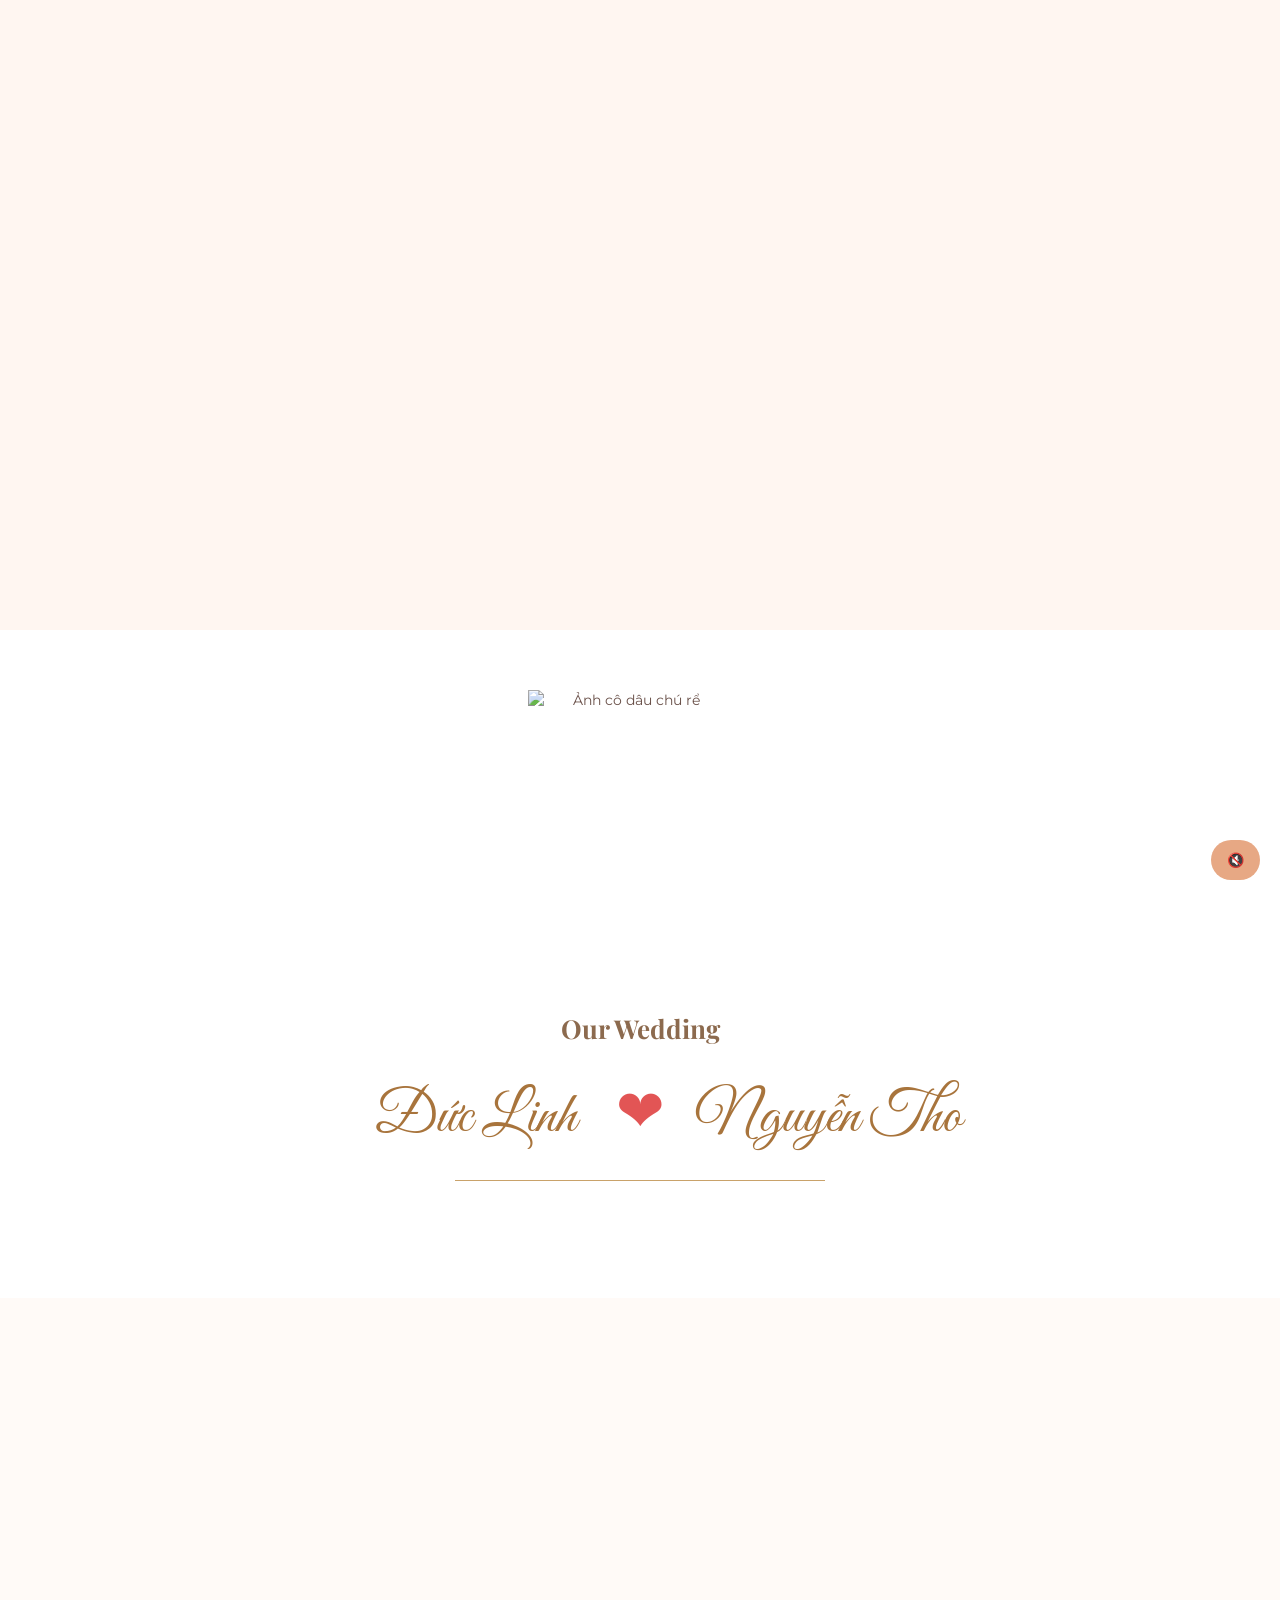
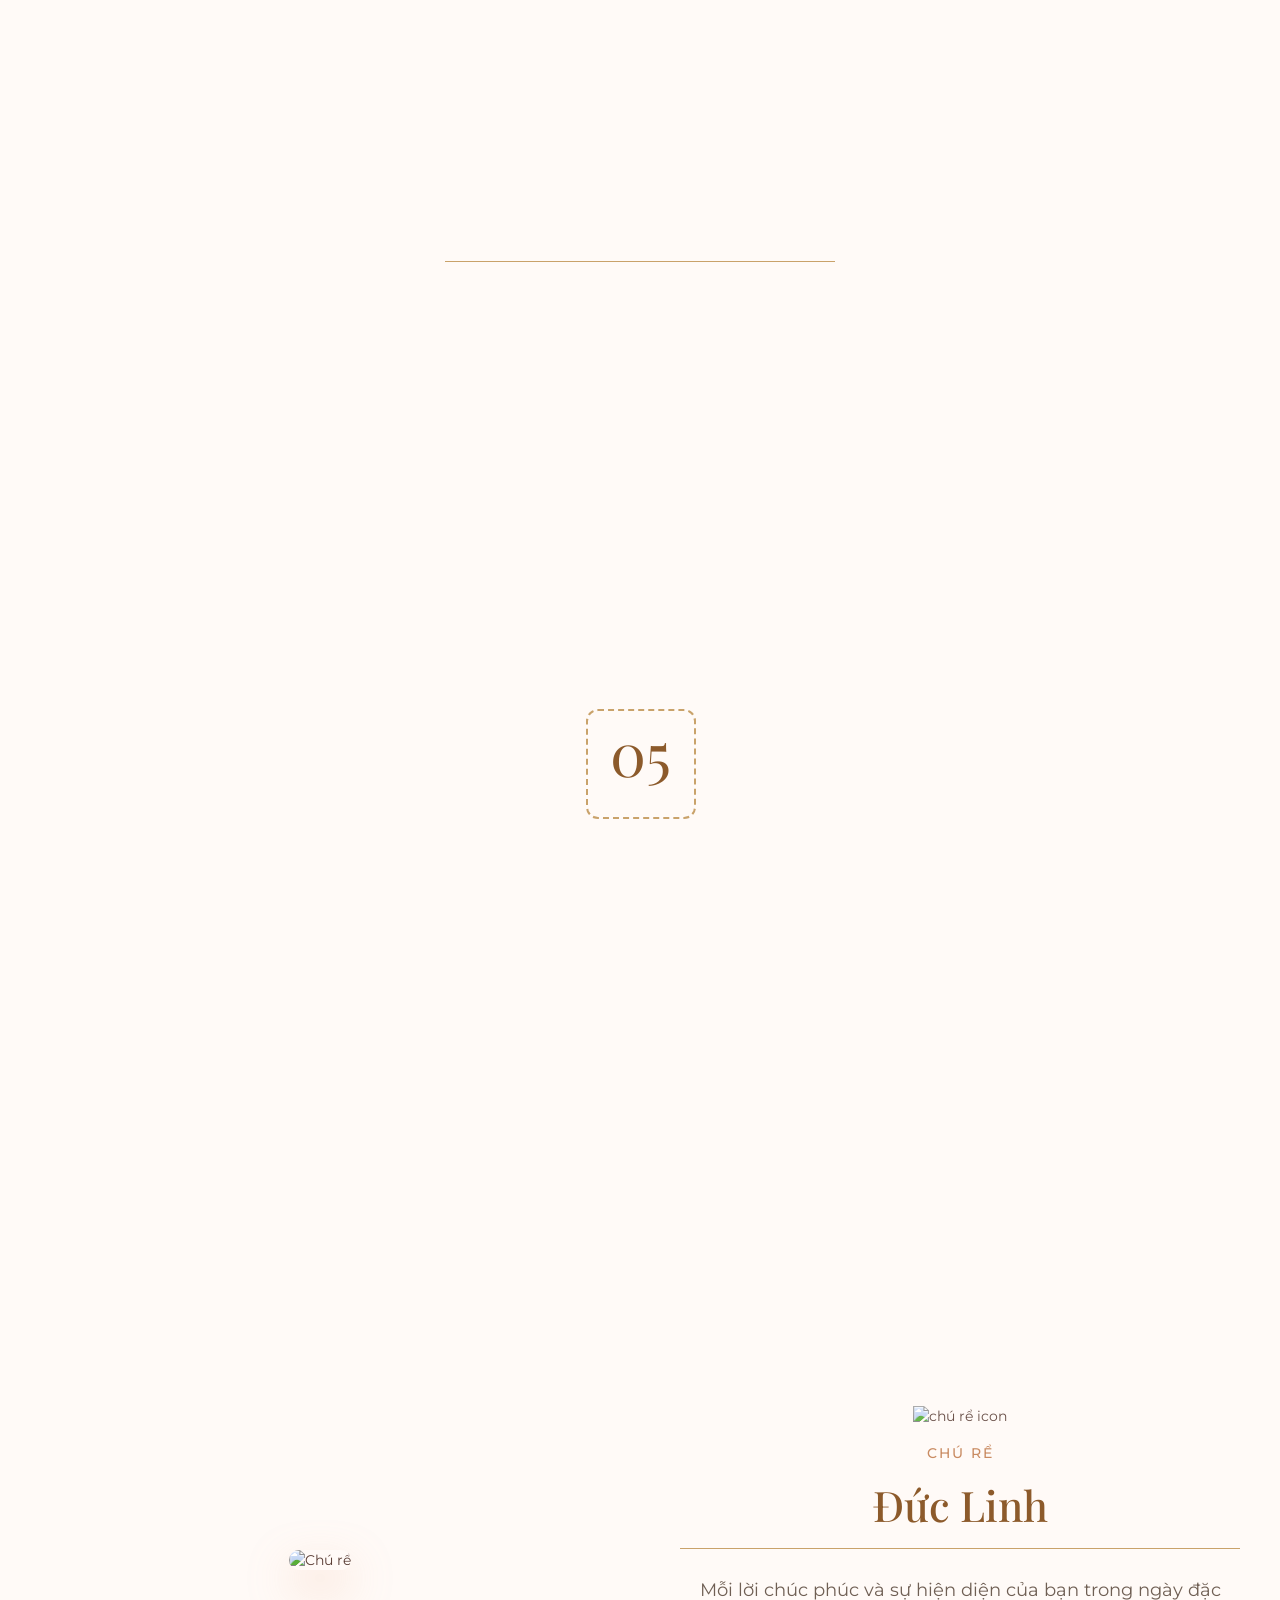
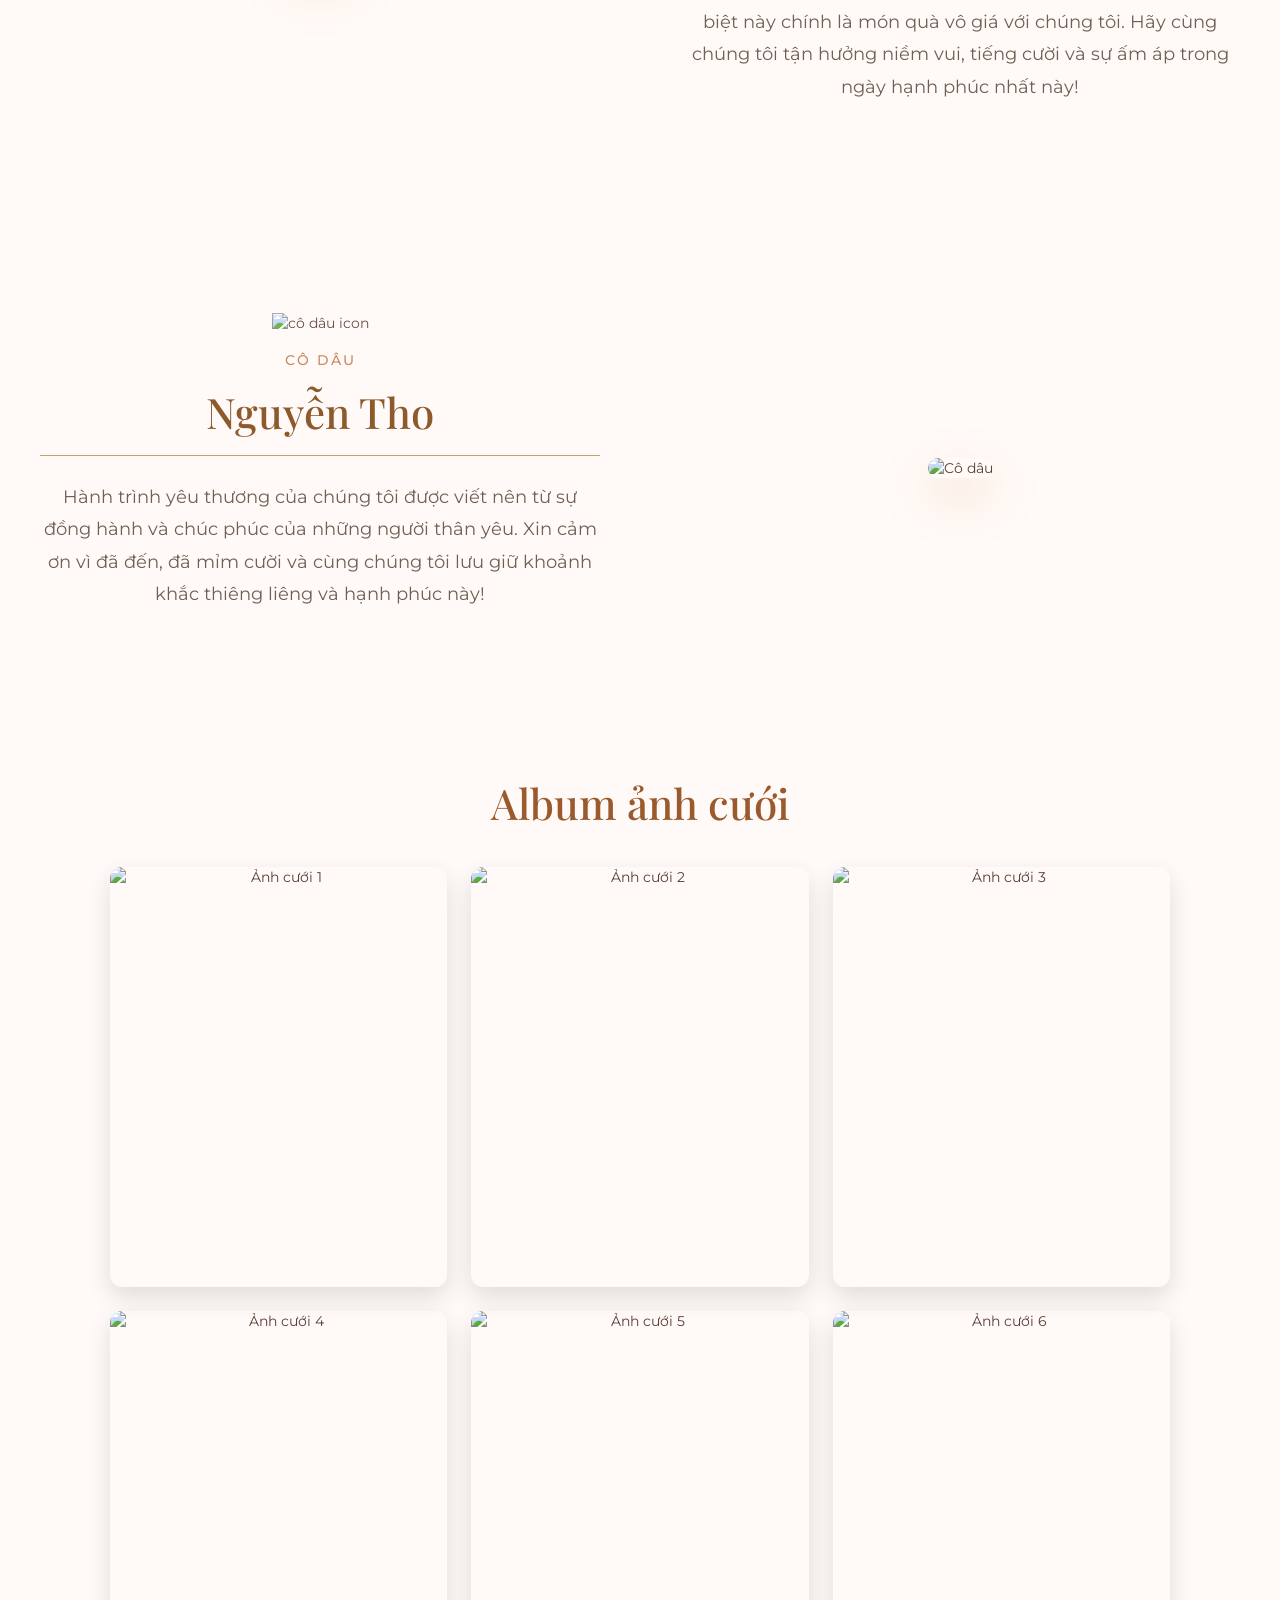
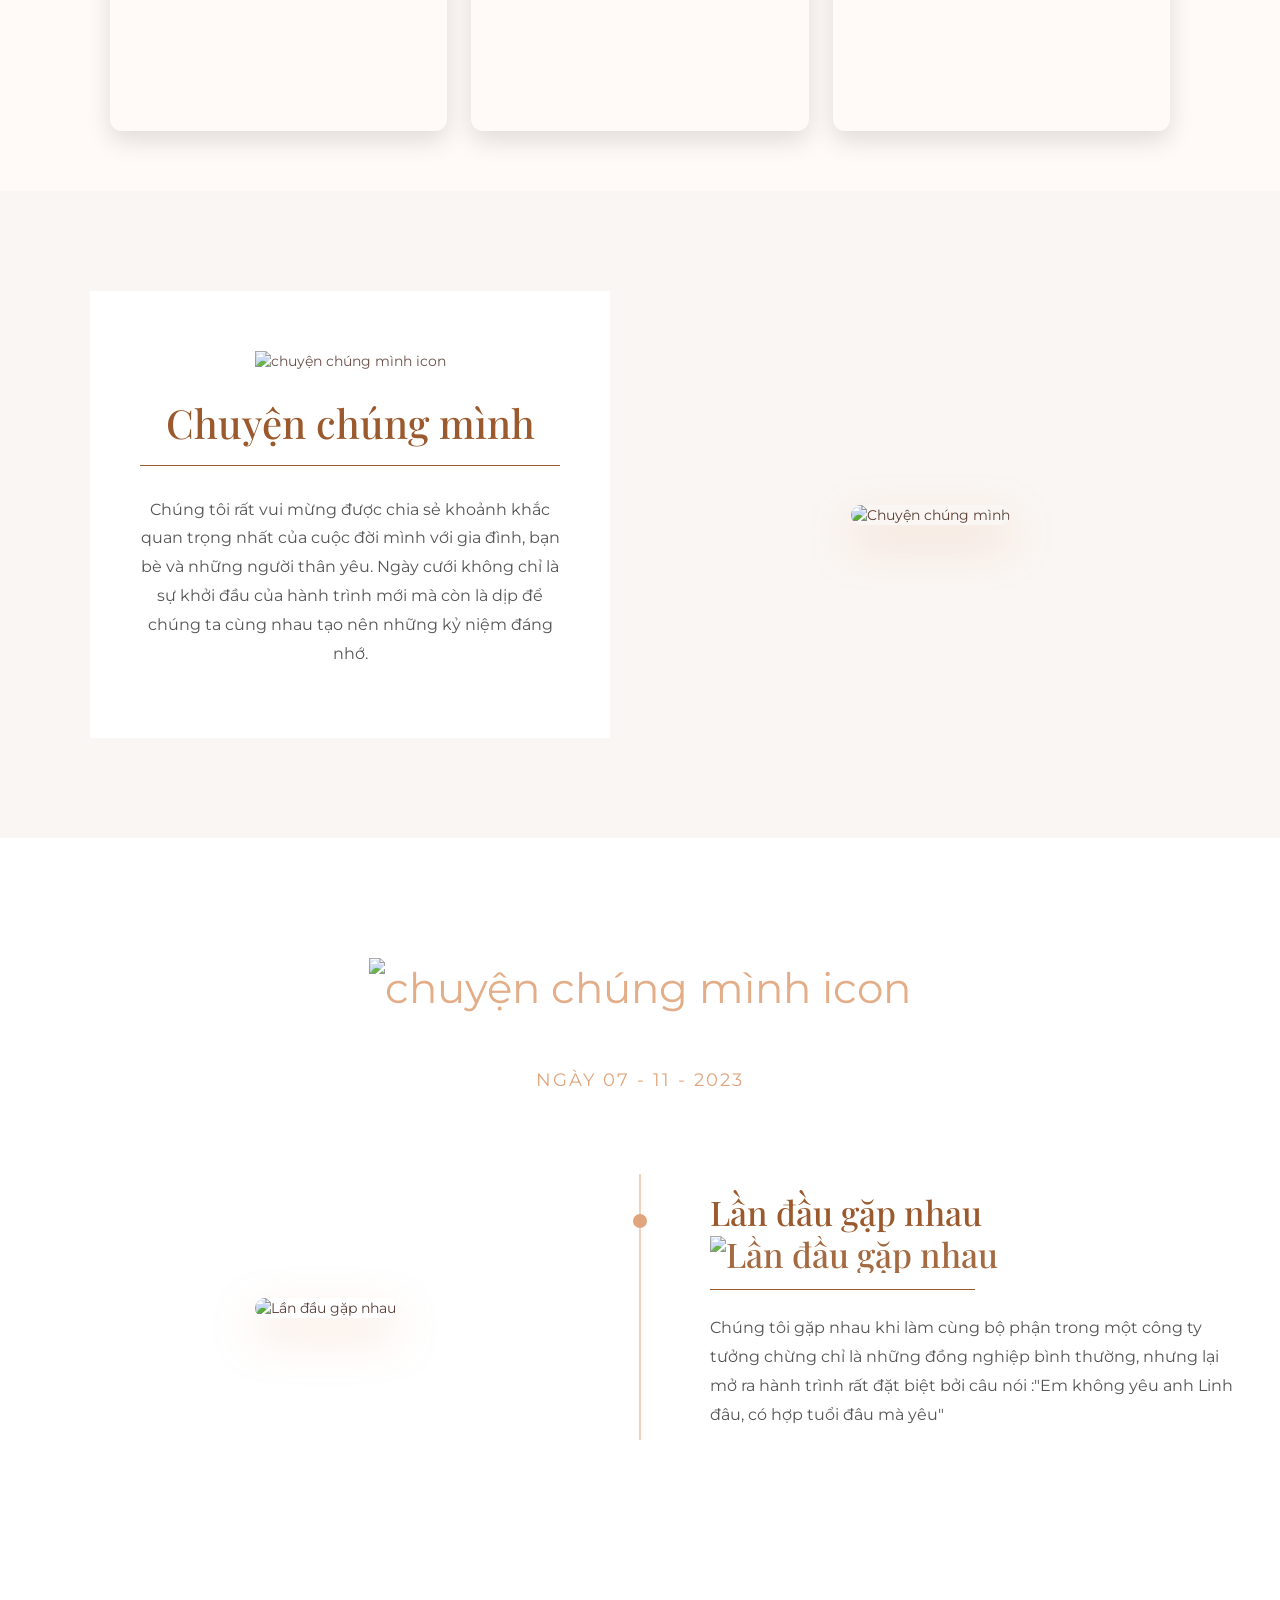
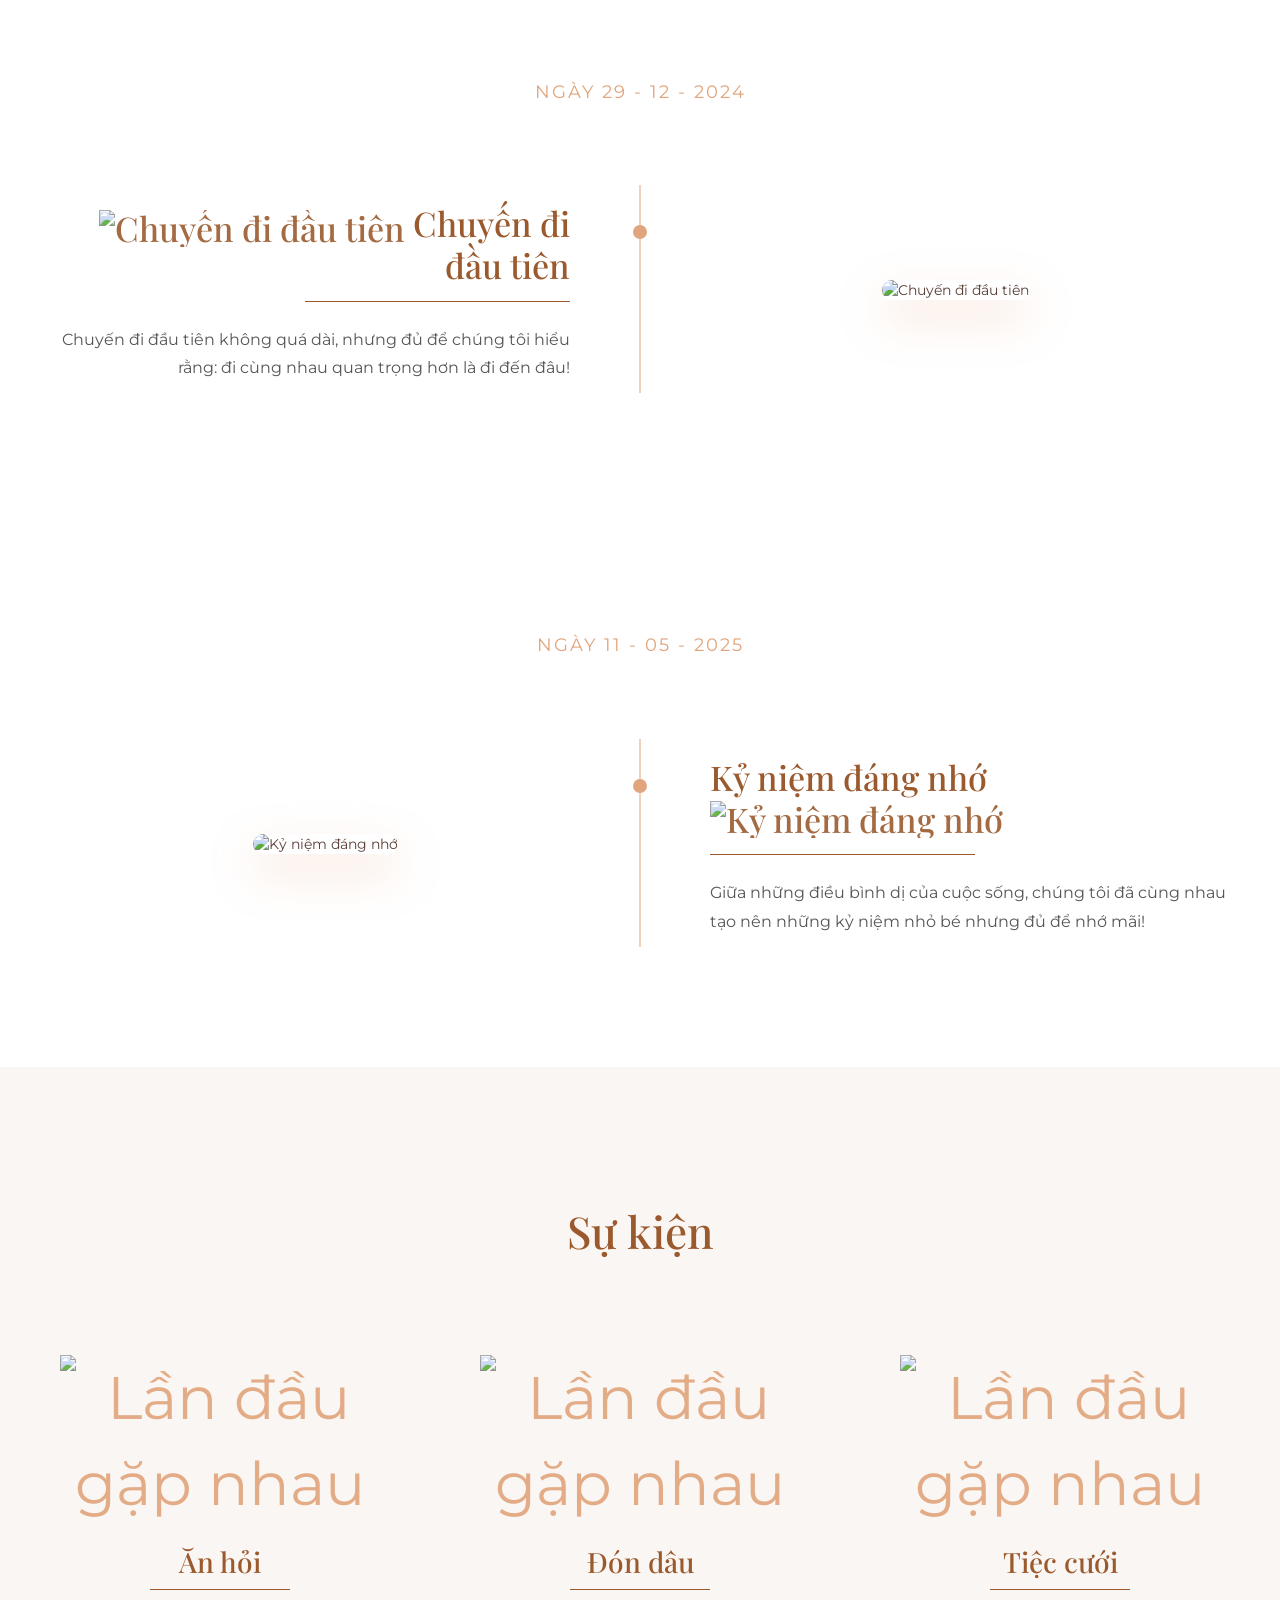
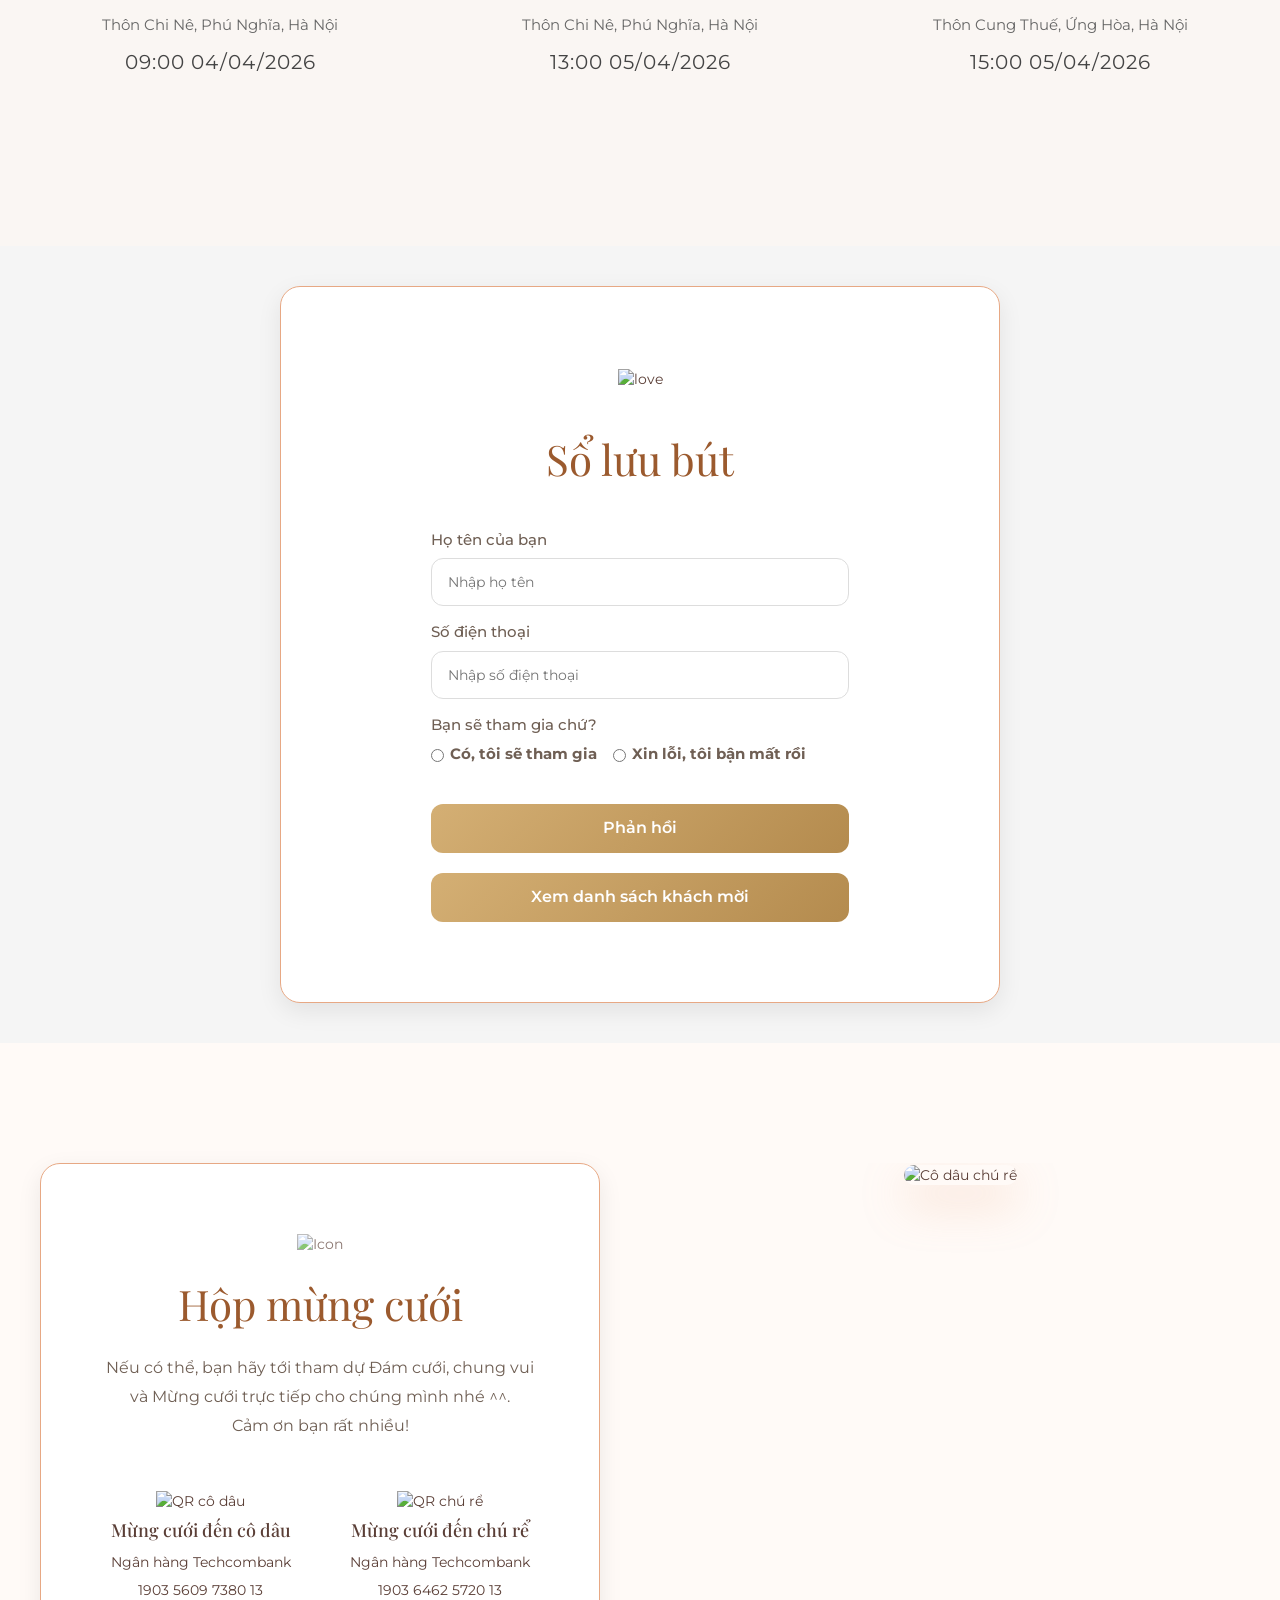
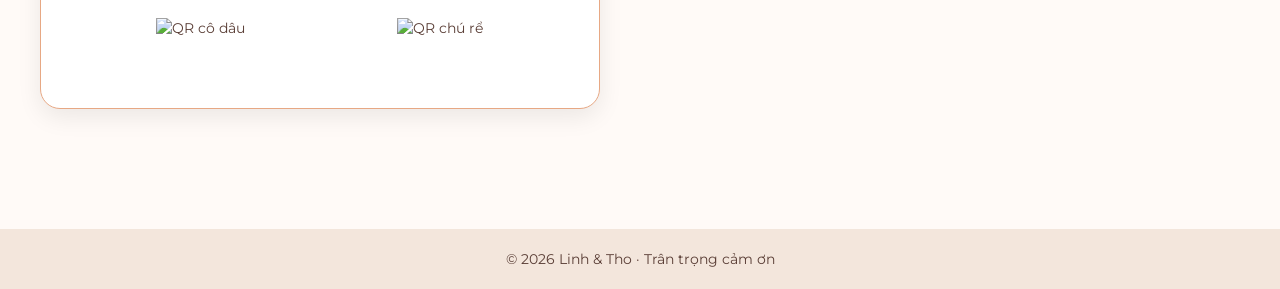
==== index.html @ fb670616 "rename showdata.html to GuestList.html" ====
<!DOCTYPE html>
<html>

<head>
    <meta charset="UTF-8" />
    <meta name="viewport" content="width=device-width, initial-scale=1.0">
    <title> Thiệp cưới Linh & Tho</title>
    <link href="https://cdn.jsdelivr.net/npm/bootstrap@3.4.1/dist/css/bootstrap.min.css" rel="stylesheet">
    <link rel="stylesheet" href="assets/css/site.css">
    <link rel="stylesheet" href="assets/css/main.css">
    <script src="https://cdn.jsdelivr.net/npm/modernizr@2.8.3/modernizr.min.js"></script>
    <!-- Google Font -->
    <link
        href="https://fonts.googleapis.com/css2?family=Great+Vibes&family=Montserrat:wght@300;400;600&family=Playfair+Display:wght@400;600&display=swap"
        rel="stylesheet">
    <link rel="preload" as="image"
        href="https://cdn.jsdelivr.net/gh/linh3t261026-sketch/mywedding-assets/images/Anhthiep.webp"
        fetchpriority="high">
    <link rel="preload" as="image"
        href="https://cdn.jsdelivr.net/gh/linh3t261026-sketch/mywedding-assets/images/TOM02937.webp"
        fetchpriority="high">
    <link rel="preload" as="image"
        href="https://cdn.jsdelivr.net/gh/linh3t261026-sketch/mywedding-assets/images/picturecoming.webp"
        fetchpriority="high">

</head>

<body>

    <div id="red-envelope">
        <div class="envelope-panel left"></div>
        <div class="envelope-panel right"></div>
    </div>

    <!-- Nhạc nền -->
    <audio id="bg-music" loop>
        <source src="https://cdn.jsdelivr.net/gh/linh3t261026-sketch/mywedding-assets/music/YEHMN.mp3"
            type="audio/mpeg">
    </audio>
    <button id="music-btn" class="music-btn">
        🔇
    </button>

    <!-- CHÚNG TÔI CƯỚI -->
    <section class="classic-couple-section">
        <div class="classic-cover"></div>

        <div class="classic-card">

            <div class="flower-icon fade-up">
                <img src="https://cdn.jsdelivr.net/gh/linh3t261026-sketch/mywedding-assets/images/picturecoming.webp"
                    alt="Ảnh cô dâu chú rể">
            </div>

            <div class="classic-subtitle fade-up delay-1" id="Our_Weeding">
                Our Wedding
            </div>

            <div class="classic-names fade-up delay-2 name-balance">
                <span class="name left">Đức Linh</span>
                <span class="heart">❤</span>
                <span class="name left">Nguyễn Tho</span>
            </div>

            <div class="classic-divider fade-up delay-3"></div>

            <div class="classic-date fade-up delay-3" id="TimeLine">
                05 · 04 · 2026
            </div>

        </div>

    </section>
    <!--===== TRÂN TRỌNG KÍNH MỜI -->
    <section class="invitation-section">
        <div class="invitation-box">
            <img class="invitation-flower left"
                src="https://cdn.jsdelivr.net/gh/linh3t261026-sketch/mywedding-assets/images/picture2.webp"
                alt="Hoa trái">

            <img class="invitation-flower right"
                src="https://cdn.jsdelivr.net/gh/linh3t261026-sketch/mywedding-assets/images/picture3.webp"
                alt="Hoa phải">
            <!-- TOGGLE BUTTON -->
            <div class="family-toggle">
                <button class="toggle-btn active" data-target="nha-trai">NHÀ TRAI</button>
                <button class="toggle-btn" data-target="nha-gai">NHÀ GÁI</button>
            </div>
            <div class="invitation-title">Trân trọng kính mời!</div>
            <p class="guest">Quý khách</p>
            <div class="invitation-subtitle">
                Tới dự bữa tiệc Thân Mật & tiệc Lễ Vu Quy
                chung vui cùng gia đình chúng tôi
            </div>
            <div class="family-content">
                <!-- NHÀ TRAI -->
                <div id="nha-trai" class="family-box active">
                    <h2 class="names">
                        <span>Đức Linh</span>
                        <span class="and">&</span>
                        <span>Nguyễn Tho</span>
                    </h2>

                    <h4 class="title red">TIỆC THÂN MẬT NHÀ TRAI</h4>

                    <p>Tổ chức vào lúc <strong>17 giờ 00 phút</strong></p>
                    <p class="red">Thứ Bảy, ngày 04 tháng 04 năm 2026</p>
                    <p>(Tức ngày 17 tháng 2 năm Bính Ngọ)</p>
                    <div class="classic-divider fade-up delay-3"></div>
                    <p>Tổ chức vào lúc <strong>09 giờ 00 phút</strong></p>
                    <p class="red">Chủ Nhật, ngày 05 tháng 04 năm 2026</p>
                    <p>(Tức ngày 18 tháng 2 năm Bính Ngọ)</p>

                    <p class="location">
                        Tại: <strong>Tư Gia nhà Trai</strong><br>
                        Thôn Cung Thuế, Kim Đường, Hà Nội
                    </p>
                    <img class="chuhy_icon"
                        src="https://cdn.jsdelivr.net/gh/linh3t261026-sketch/mywedding-assets/images/ChuHy.webp"
                        alt="Chữ hỷ">
                    <h4 class="title red">LỄ THÀNH HÔN</h4>
                    <p>Tổ chức vào lúc <strong>15 giờ 00 phút</strong></p>
                    <p class="red">Chủ Nhật, ngày 05 tháng 04 năm 2026</p>
                    <p>(Tức ngày 18 tháng 2 năm Bính Ngọ)</p>
                    <p class="location">
                        Tại: <strong>Tư Gia nhà Trai</strong><br>
                        Thôn Cung Thuế, Kim Đường, Hà Nội
                    </p>
                    <div class="invitation-content">
                        <div class="invitation-date">
                            <div class="invitation-date-box">15:00, Chủ nhật</div>
                            <div class="invitation-day"><span>05</span></div>
                            <div class="invitation-date-box">Tháng 04, 2026</div>
                        </div>

                        <div class="invitation-address">
                            Số 01, ngõ 2,xóm Máng, thôn Cung Thuế, xã Ứng Hòa, TP.Hà Nội
                        </div>
                        <!-- ĐẾM NGƯỢC -->
                        <section>
                            <h2>
                                <span class="icon-wrap">
                                    <img class="bomb-icon"
                                        src="https://cdn.jsdelivr.net/gh/linh3t261026-sketch/mywedding-assets/images/picture4.webp"
                                        alt="Bom">
                                </span>

                                <span>Đếm ngược</span>
                            </h2>
                            <div class="countdown" data-time="2026-04-05T15:00:00"></div>
                        </section>
                        <div class="invitation-note">
                            Sự hiện diện của bạn là niềm vinh dự của chúng tôi!
                        </div>

                    </div>
                    <div class="invitation-actions">
                        <a href="#guestbook" class="invitation-btn wish">
                            SỔ LƯU BÚT
                        </a>
                        <a href="https://maps.app.goo.gl/jLwG2mZ5uS9A4Zad9" target="_blank" class="invitation-btn rsvp">
                            CHỈ ĐƯỜNG
                        </a>
                    </div>
                </div>

                <!-- NHÀ GÁI -->
                <div id="nha-gai" class="family-box">

                    <h2 class="names">
                        <span>Nguyễn Tho</span>
                        <span class="and">&</span>
                        <span>Đức Linh</span>
                    </h2>

                    <h4 class="title red">TIỆC THÂN MẬT NHÀ GÁI</h4>

                    <p>Tổ chức vào lúc <strong>17 giờ 00 phút</strong></p>
                    <p class="red">Thứ Bảy, ngày 04 tháng 04 năm 2026</p>
                    <p>(Tức ngày 17 tháng 2 năm Bính Ngọ)</p>
                    <div class="classic-divider fade-up delay-3"></div>
                    <p>Tổ chức vào lúc <strong>09 giờ 00 phút</strong></p>
                    <p class="red">Chủ Nhật, ngày 05 tháng 04 năm 2026</p>
                    <p>(Tức ngày 18 tháng 2 năm Bính Ngọ)</p>

                    <p class="location">
                        Tại: <strong>Tư Gia nhà Gái</strong><br>
                        Thôn Chi Nê, Phú Nghĩa, Hà Nội
                    </p>
                    <img class="chuhy_icon"
                        src="https://cdn.jsdelivr.net/gh/linh3t261026-sketch/mywedding-assets/images/ChuHy.webp"
                        alt="Chữ hỷ">
                    <h4 class="title red">LỄ VU QUY</h4>
                    <p>Tổ chức vào lúc <strong>13 giờ 00 phút</strong></p>
                    <p class="red">Chủ Nhật, ngày 05 tháng 04 năm 2026</p>
                    <p>(Tức ngày 18 tháng 2 năm Bính Ngọ)</p>
                    <p class="location">
                        Tại: <strong>Tư Gia nhà Gái</strong><br>
                        Thôn Chi Nê, Phú Nghĩa, Hà Nội
                    </p>
                    <div class="invitation-content">
                        <div class="invitation-date">
                            <div class="invitation-date-box">13:00, Chủ nhật</div>
                            <div class="invitation-day"><span>05</span></div>
                            <div class="invitation-date-box">Tháng 04, 2026</div>
                        </div>

                        <div class="invitation-address">
                            Thôn Chi Nê, Phú Nghĩa, Hà Nội
                        </div>

                        <!-- ĐẾM NGƯỢC -->
                        <section>
                            <h2>
                                <img class="bomb-icon"
                                    src="https://cdn.jsdelivr.net/gh/linh3t261026-sketch/mywedding-assets/images/picture4.webp"
                                    alt="Bom"> Đếm ngược
                            </h2>
                            <div class="countdown" data-time="2026-04-05T13:00:00"></div>
                        </section>
                        <div class="invitation-note">
                            Sự hiện diện của bạn là niềm vinh dự của chúng tôi!
                        </div>
                    </div>

                    <div class="invitation-actions">
                        <a href="#guestbook" class="invitation-btn wish">
                            SỔ LƯU BÚT
                        </a>
                        <a href="https://maps.app.goo.gl/ACVinFU7VKL1tm6j6" target="_blank" class="invitation-btn rsvp">
                            CHỈ ĐƯỜNG
                        </a>

                    </div>
                </div>

            </div>



        </div>
    </section>

    <!-- chú rể -->
    <section class="groom-section">
        <div class="groom-container">

            <!-- Ảnh -->
            <div class="groom-image">
                <img src="https://cdn.jsdelivr.net/gh/linh3t261026-sketch/mywedding-assets/images/TOM02731.webp"
                    alt="Chú rể">
            </div>

            <!-- Nội dung -->
            <div class="groom-content">
                <div>
                    <img class="groom-icon"
                        src="https://cdn.jsdelivr.net/gh/linh3t261026-sketch/mywedding-assets/images/picture5.webp"
                        alt="chú rể icon">
                </div>
                <h4>CHÚ RỂ</h4>
                <h2>Đức Linh</h2>
                <div class="groom-divider"></div>
                <p>
                    Mỗi lời chúc phúc và sự hiện diện của bạn trong ngày đặc biệt
                    này chính là món quà vô giá với chúng tôi. Hãy cùng chúng tôi
                    tận hưởng niềm vui, tiếng cười và sự ấm áp trong ngày hạnh phúc
                    nhất này!
                </p>
            </div>

        </div>
    </section>
    <!-- cô dâu -->
    <section class="bride-section">
        <div class="bride-container">

            <!-- Nội dung -->
            <div class="bride-content">
                <div>
                    <img class="bride-icon"
                        src="https://cdn.jsdelivr.net/gh/linh3t261026-sketch/mywedding-assets/images/picturebride.webp"
                        alt="cô dâu icon">
                </div>
                <h4>CÔ DÂU</h4>
                <h2>Nguyễn Tho</h2>
                <div class="bride-divider"></div>
                <p>
                    Hành trình yêu thương của chúng tôi được viết nên từ sự đồng hành
                    và chúc phúc của những người thân yêu. Xin cảm ơn vì đã đến,
                    đã mỉm cười và cùng chúng tôi lưu giữ khoảnh khắc thiêng liêng và
                    hạnh phúc này!
                </p>
            </div>

            <!-- Ảnh -->
            <div class="bride-image">
                <img src="https://cdn.jsdelivr.net/gh/linh3t261026-sketch/mywedding-assets/images/TOM03177.webp"
                    alt="Cô dâu">
            </div>

        </div>
    </section>
    <!-- Album ảnh -->
    <section class="wedding-album">
        <h2 class="album-title">Album ảnh cưới</h2>

        <div class="album-grid">
            <img src="https://cdn.jsdelivr.net/gh/linh3t261026-sketch/mywedding-assets/images/TOM02460.webp"
                alt="Ảnh cưới 1">
            <img src="https://cdn.jsdelivr.net/gh/linh3t261026-sketch/mywedding-assets/images/TOM02910.webp"
                alt="Ảnh cưới 2">
            <img src="https://cdn.jsdelivr.net/gh/linh3t261026-sketch/mywedding-assets/images/TOM03055.webp"
                alt="Ảnh cưới 3">
            <img src="https://cdn.jsdelivr.net/gh/linh3t261026-sketch/mywedding-assets/images/TOM03122.webp"
                alt="Ảnh cưới 4">
            <img src="https://cdn.jsdelivr.net/gh/linh3t261026-sketch/mywedding-assets/images/TOM03173.webp"
                alt="Ảnh cưới 5">
            <img src="https://cdn.jsdelivr.net/gh/linh3t261026-sketch/mywedding-assets/images/TOM01867.webp"
                alt="Ảnh cưới 6">
        </div>
    </section>
    <!-- Chuyện chúng mình -->
    <section class="our-story scroll-section">
        <div class="story-wrapper">

            <div class="story-text scroll-animate">
                <div class="story-icon">
                    <img class="groom-icon"
                        src="https://cdn.jsdelivr.net/gh/linh3t261026-sketch/mywedding-assets/images/pitcture9.webp"
                        alt="chuyện chúng mình icon">
                </div>
                <h2>Chuyện chúng mình</h2>
                <div class="story-line"></div>
                <p>
                    Chúng tôi rất vui mừng được chia sẻ khoảnh khắc quan trọng nhất của cuộc đời mình
                    với gia đình, bạn bè và những người thân yêu. Ngày cưới không chỉ là sự khởi đầu
                    của hành trình mới mà còn là dịp để chúng ta cùng nhau tạo nên những kỷ niệm đáng nhớ.
                </p>
            </div>

            <div class="story-image scroll-animate">
                <img src="https://cdn.jsdelivr.net/gh/linh3t261026-sketch/mywedding-assets/images/TOM02852.webp"
                    alt="Chuyện chúng mình">
            </div>

        </div>
    </section>
    <!-- NGÀY 18 - 09 - 2023 -->
    <section class="timeline-section">
        <div class="timeline-icon">
            <img class="groom-icon"
                src="https://cdn.jsdelivr.net/gh/linh3t261026-sketch/mywedding-assets/images/picture10.webp"
                alt="chuyện chúng mình icon">
        </div>

        <div class="timeline-date scroll-animate">
            NGÀY 07 - 11 - 2023
        </div>

        <div class="timeline-container">

            <div class="timeline-image scroll-animate">
                <img src="https://cdn.jsdelivr.net/gh/linh3t261026-sketch/mywedding-assets/images/TOM03311.webp"
                    alt="Lần đầu gặp nhau">
            </div>

            <div class="timeline-line">
                <span class="dot"></span>
            </div>

            <div class="timeline-content scroll-animate">
                <h3>
                    Lần đầu gặp nhau
                    <img src="https://cdn.jsdelivr.net/gh/linh3t261026-sketch/mywedding-assets/images/picture11.webp"
                        alt="Lần đầu gặp nhau" class="event_icon icon_hidden">
                </h3>
                <div class="timeline-contentmobile scroll-animate">
                    07 - 11 - 2022
                </div>
                <div class="content-line"></div>
                <p>
                    Chúng tôi gặp nhau khi làm cùng bộ phận trong một công ty tưởng chừng chỉ là những đồng nghiệp bình
                    thường, nhưng lại mở ra hành trình rất đặt biệt bởi câu nói :"Em không yêu anh Linh đâu, có hợp tuổi
                    đâu mà yêu"
                </p>
            </div>

        </div>
    </section>

    <section class="timeline-section">
        <div class="timeline-date scroll-animate">
            NGÀY 29 - 12 - 2024
        </div>

        <div class="timeline-container reverse">


            <div class="timeline-content scroll-animate" id="first-trip">
                <h3>

                    <img src="https://cdn.jsdelivr.net/gh/linh3t261026-sketch/mywedding-assets/images/picture11.webp"
                        alt="Chuyến đi đầu tiên" class="event_icon icon_hidden">
                    Chuyến đi đầu tiên

                </h3>
                <div class="timeline-contentmobile scroll-animate">
                    29 - 12 - 2024
                </div>
                <div class="content-line"></div>
                <p>
                    Chuyến đi đầu tiên không quá dài, nhưng đủ để chúng tôi hiểu rằng: đi cùng nhau quan trọng hơn là đi
                    đến đâu!
                </p>
            </div>

            <div class="timeline-line">
                <span class="dot"></span>
            </div>

            <div class="timeline-image scroll-animate">
                <img src="https://cdn.jsdelivr.net/gh/linh3t261026-sketch/mywedding-assets/images/TOM03339.webp"
                    alt="Chuyến đi đầu tiên">
            </div>
        </div>
    </section>

    <section class="timeline-section">
        <div class="timeline-date scroll-animate">
            NGÀY 11 - 05 - 2025
        </div>

        <div class="timeline-container">

            <div class="timeline-image scroll-animate">
                <img src="https://cdn.jsdelivr.net/gh/linh3t261026-sketch/mywedding-assets/images/TOM03698.webp"
                    alt="Kỷ niệm đáng nhớ">
            </div>

            <div class="timeline-line">
                <span class="dot"></span>
            </div>

            <div class="timeline-content scroll-animate">
                <h3>
                    Kỷ niệm đáng nhớ
                    <img src="https://cdn.jsdelivr.net/gh/linh3t261026-sketch/mywedding-assets/images/picture11.webp"
                        alt="Kỷ niệm đáng nhớ" class="event_icon icon_hidden">
                </h3>
                <div class="timeline-contentmobile scroll-animate">
                    11 - 05 - 2025
                </div>
                <div class="content-line"></div>
                <p>
                    Giữa những điều bình dị của cuộc sống, chúng tôi đã cùng nhau tạo nên những kỷ niệm nhỏ bé nhưng đủ
                    để nhớ mãi!
                </p>
            </div>

        </div>
    </section>

    <section class="event-section">
        <h2 class="event-title scroll-animate">Sự kiện</h2>

        <div class="event-list">

            <!-- ĂN HỎI -->
            <div class="event-item scroll-animate">
                <div class="event-icon">
                    <img src="https://cdn.jsdelivr.net/gh/linh3t261026-sketch/mywedding-assets/images/picture12.webp"
                        alt="Lần đầu gặp nhau" class="event_icon">
                </div>
                <h3>Ăn hỏi</h3>
                <div class="event-line"></div>
                <p class="event-address">
                    Thôn Chi Nê, Phú Nghĩa, Hà Nội
                </p>
                <p class="event-time">09:00 04/04/2026</p>



            </div>

            <!-- ĐÓN DÂU -->
            <div class="event-item scroll-animate">
                <div class="event-icon">
                    <img src="https://cdn.jsdelivr.net/gh/linh3t261026-sketch/mywedding-assets/images/picture13.webp"
                        alt="Lần đầu gặp nhau" class="event_icon">
                </div>
                <h3>Đón dâu</h3>
                <div class="event-line"></div>
                <p class="event-address">
                    Thôn Chi Nê, Phú Nghĩa, Hà Nội
                </p>
                <p class="event-time">13:00 05/04/2026</p>

            </div>

            <!-- TIỆC CƯỚI -->
            <div class="event-item scroll-animate">
                <div class="event-icon">
                    <img src="https://cdn.jsdelivr.net/gh/linh3t261026-sketch/mywedding-assets/images/picture14.webp"
                        alt="Lần đầu gặp nhau" class="event_icon">
                </div>
                <h3>Tiệc cưới</h3>
                <div class="event-line"></div>
                <p class="event-address">
                    Thôn Cung Thuế, Ứng Hòa, Hà Nội
                </p>
                <p class="event-time">15:00 05/04/2026</p>

            </div>

        </div>
    </section>
    <!--Sổ lưu bút-->
    <form class="guestbook-section" id="guestbook">
        <div class="guestbook-box scroll-animate">

            <div class="guestbook-love">
                <img class="homthu-icon"
                    src="https://cdn.jsdelivr.net/gh/linh3t261026-sketch/mywedding-assets/images/homthu.webp"
                    alt="love">
            </div>

            <div class="guestbook-title">
                Sổ lưu bút
            </div>

            <div class="form-group">
                <label>Họ tên của bạn</label>
                <input type="text" name="fullname" placeholder="Nhập họ tên" />
            </div>

            <div class="form-group">
                <label>Số điện thoại</label>
                <input type="tel" name="phone" placeholder="Nhập số điện thoại" />
            </div>

            <div class="form-group">
                <label>Bạn sẽ tham gia chứ?</label>
                <div class="option">
                    <label><input type="radio" name="join" value="Có"> Có, tôi sẽ tham gia</label>
                    <label><input type="radio" name="join" value="Không"> Xin lỗi, tôi bận mất rồi</label>
                </div>
            </div>


            <div id="join-extra">
                <div class="form-group">
                    <label>Bạn là khách mời của ai?</label>
                    <div class="option">
                        <label><input type="checkbox" name="guestOf" value="Cô Dâu"> Cô Dâu</label>
                        <label><input type="checkbox" name="guestOf" value="Chú Rể"> Chú Rể</label>
                    </div>

                </div>
                <div class="form-group">
                    <label>Bạn sẽ tham gia bữa tiệc nào?</label>
                    <select name="party">
                        <option value="Nhà gái">Tiệc nhà gái</option>
                        <option value="Nhà trai">Tiệc nhà trai</option>
                        <option value="Cả hai">Cả hai</option>
                    </select>
                </div>

                <div class="form-group">
                    <label>Bạn đi bao nhiêu người?</label>
                    <select name="people">
                        <option value="1">1 người</option>
                        <option value="2">2 người</option>
                        <option value="3">3 người</option>
                        <option value="4">4 người</option>
                    </select>
                </div>

                <div class="form-group">
                    <label>Gửi lời chúc mừng cho cô dâu chú rể</label>
                    <textarea name="message" placeholder="Nhập lời chúc của bạn (tối đa 3000 ký tự) *"></textarea>
                </div>

            </div>


            <button type="submit">Phản hồi</button>
            <a href="./GuestList.html">
                <button type="button">Xem danh sách khách mời</button>
            </a>

        </div>
    </form>

    <section class="gift-section">
        <div class="gift-container">

            <!-- TRÁI -->
            <div class="gift-box">
                <img class="gift-icon"
                    src="https://cdn.jsdelivr.net/gh/linh3t261026-sketch/mywedding-assets/images/picture16.webp"
                    alt="Icon">

                <div class="gift-title">Hộp mừng cưới</div>

                <div class="gift-desc">
                    Nếu có thể, bạn hãy tới tham dự Đám cưới, chung vui và Mừng
                    cưới trực tiếp cho chúng mình nhé ^^.
                    <br>Cảm ơn bạn rất nhiều!
                </div>

                <div class="gift-qr">
                    <div class="gift-qr-item">
                        <img src="https://cdn.jsdelivr.net/gh/linh3t261026-sketch/mywedding-assets/images/picture8-Photoroom.webp"
                            alt="QR cô dâu">
                        <h4>Mừng cưới đến cô dâu</h4>
                        <p>Ngân hàng Techcombank</p>
                        <p>1903 5609 7380 13</p>
                        <img src="https://cdn.jsdelivr.net/gh/linh3t261026-sketch/mywedding-assets/images/qr_codau.webp"
                            alt="QR cô dâu" class="qr-thumb">
                    </div>

                    <div class="gift-qr-item">
                        <img src="https://cdn.jsdelivr.net/gh/linh3t261026-sketch/mywedding-assets/images/picture7-Photoroom.webp"
                            alt="QR chú rể">
                        <h4>Mừng cưới đến chú rể</h4>
                        <p>Ngân hàng Techcombank</p>
                        <p>1903 6462 5720 13</p>
                        <img src="https://cdn.jsdelivr.net/gh/linh3t261026-sketch/mywedding-assets/images/qr_chure.webp"
                            alt="QR chú rể" class="qr-thumb">
                    </div>
                </div>
            </div>

            <!-- PHẢI -->
            <div class="gift-image">
                <img src="https://cdn.jsdelivr.net/gh/linh3t261026-sketch/mywedding-assets/images/TOM03000.webp"
                    alt="Cô dâu chú rể">
            </div>

        </div>
    </section>
    <div id="qr-overlay">
        <img id="qr-full" src="" alt="QR full">
    </div>
    <div id="loading-overlay">
        <div class="spinner"></div>
        <p>Đang gửi lời chúc...</p>
    </div>
    <!-- checkbox ẩn -->
    <div class="hello-frame" id="helloFrame">
        <div class="hello-box">
            <span class="hello-close" id="closeHello">✕</span>
            <h3>Note</h3>
            <p>Cảm ơn bạn đã ghé thăm !</p>
        </div>
    </div>



    <footer>
        © 2026 Linh & Tho · Trân trọng cảm ơn
    </footer>

    <script src="assets/js/main.js"></script>
    <script src="assets/js/card.js"></script>
    <script src="assets/js/frame.js"></script>
    <script src="https://code.jquery.com/jquery-3.4.1.min.js"></script>

    <script src="https://cdn.jsdelivr.net/npm/bootstrap@3.4.1/dist/js/bootstrap.bundle.min.js"></script>


</body>

</html>
---- assets/css/site.css ----
body {
    padding-top: 50px;
    padding-bottom: 20px;
}

/* Set padding to keep content from hitting the edges */
.body-content {
    padding-left: 15px;
    padding-right: 15px;
}

/* Override the default bootstrap behavior where horizontal description lists 
   will truncate terms that are too long to fit in the left column 
*/
.dl-horizontal dt {
    white-space: normal;
}

/* Set width on the form input elements since they're 100% wide by default */
input,
select,
textarea {
    max-width: 280px;
}
---- assets/css/main.css ----
html,
        body {
            margin: 0 !important;
            padding: 0 !important;
            font-family: 'Montserrat', sans-serif;
            background: #fffaf7;
            color: #5a3e36;
            text-align: center;
            overflow-x: hidden;
            scroll-behavior: smooth;
        }




        h2 {
            font-size: 32px;
            margin-bottom: 20px;
        }



        .timeline-contentmobile {
            display: none;
        }


        .heart {
            display: inline-block;
            margin: 0 14px;
            color: #e25555;
            font-size: 56px;
            animation: heartbeat 1.2s infinite;
            transform-origin: center;
        }

        .name-balance {
            display: grid;
            grid-template-columns: 1fr auto 1fr;
            align-items: center;
            max-width: 700px;
            margin: 0 auto;
        }

        .name.left {
            text-align: right;
            padding-right: 16px;
        }

        .name.right {
            text-align: left;
            padding-left: 16px;
        }

        @keyframes heartbeat {
            0% {
                transform: scale(1);
            }

            50% {
                transform: scale(1.12);
            }

            100% {
                transform: scale(1);
            }
        }

        /* ===== FALLING HEART EFFECT ===== */
        .falling-heart {
            position: fixed;
            top: -20px;
            pointer-events: none;
            z-index: 9999;
            opacity: 0.95;
            font-weight: bold;
            /* 3D effect */
            text-shadow: 1px 1px 2px rgba(0, 0, 0, 0.25), -1px -1px 2px rgba(255, 255, 255, 0.35), 0 4px 6px rgba(0, 0, 0, 0.15);
            animation: falling-heart linear forwards;
        }

        .heart-inner {
            display: inline-block;
            background: linear-gradient(135deg, #ff4d4d, #ff1e56);
            -webkit-background-clip: text;
            -webkit-text-fill-color: transparent;
        }

        /* ===== RED ENVELOPE OPEN EFFECT ===== */
        #red-envelope {
            position: fixed;
            inset: 0;
            z-index: 10000;
            pointer-events: none;
            overflow: hidden;
        }

        /* Hai nửa thiệp */
        .envelope-panel {
            position: absolute;
            top: 0;
            width: 50%;
            height: 100%;
            background-image: url('https://cdn.jsdelivr.net/gh/linh3t261026-sketch/mywedding-assets/images/Anhthiep.webp');
            background-repeat: no-repeat;
            background-size: 200% 100%;
        }

        /* NỬA TRÁI */
        .envelope-panel.left {
            left: 0;
            background-position: left center;
            transform-origin: right center;
            animation: openLeft 1.6s ease-in-out forwards;
        }

        /* NỬA PHẢI */
        .envelope-panel.right {
            right: 0;
            background-position: right center;
            transform-origin: left center;
            animation: openRight 1.6s ease-in-out forwards;
        }



        /* Animation mở */
        @keyframes openLeft {
            to {
                transform: translateX(-100%);
            }
        }

        @keyframes openRight {
            to {
                transform: translateX(100%);
            }
        }




        @keyframes falling-heart {
            0% {
                transform: translateY(0) rotate(0deg);
                opacity: 1;
            }

            100% {
                transform: translateY(110vh) rotate(360deg);
                opacity: 0;
            }
        }


        /* ===== CHÚNG TÔI CƯỚI - CỔ ĐIỂN ===== */
        .classic-couple-section {
            background: #fff;
        }

        #Our_Weeding,
        #TimeLine {
            font-weight: bold;
            font-size: 26px;
        }

        .classic-cover {
            position: relative;
            width: 100%;
            height: 70vh;
            overflow: hidden;
            background-repeat: no-repeat;
            background-position: center;
            background-size: contain;
            background-color: #fff6f1;
        }

        /* lớp nền phía sau */
        .classic-cover::before {
            content: "";
            position: absolute;
            inset: 0;
            background-image: inherit;
            background-size: cover;
            background-position: center;
            filter: blur(25px);
            transform: scale(1.2);
            opacity: 0.45;
            z-index: -1;
        }



        .classic-card {
            max-width: 820px;
            margin: auto;
            background: #ffffff;
            padding: 60px 40px;
        }

        .flower-icon {
            display: flex;
            justify-content: center;
        }

        .flower-icon img {
            width: 200px;
            height: 300px;
            opacity: 0.9;
            margin-bottom: 20px;
            transform: translateX(-12px);
        }

        .bomb-icon {
            width: 80px;
            opacity: 0.9;
            margin-bottom: 20px;
        }

        .chuhy_icon {
            width: 100px;
            opacity: 0.9;
        }


        .event_icon {
            width: 200px;
            opacity: 0.9;
        }

        .groom-icon {
            width: 120px;
            opacity: 0.9;
            margin-bottom: 10px;
        }

        .bride-icon {
            width: 100px;
            opacity: 0.9;
            margin-bottom: 10px;
        }

        .classic-subtitle {
            font-family: 'Playfair Display', serif;
            font-size: 18px;
            color: #8c6a4e;
            margin-bottom: 30px;
        }

        .classic-names {
            font-family: 'Playfair Display', serif;
            font-size: 48px;
            color: #a8743c;
            font-weight: 500;
        }

        .classic-names span {
            font-family: 'Great Vibes', cursive;
            font-size: 58px;
            margin: 0 12px;
        }

        /* THÔNG TIN */
        .info {
            font-size: 18px;
            line-height: 1.8;
        }

        .countdown {
            font-size: 24px;
            margin-top: 20px;
            font-weight: bold;
        }

        a.button {
            display: inline-block;
            margin-top: 30px;
            padding: 12px 28px;
            background: #d4a373;
            color: white;
            text-decoration: none;
            border-radius: 30px;
            font-weight: 600;
        }

        footer {
            padding: 20px;
            background: #f3e6dc;
            font-size: 14px;
        }



        .classic-divider {
            width: 50%;
            height: 1px;
            background: #c9a26a;
            margin: 20px auto;
        }

        .classic-date {
            font-family: 'Playfair Display', serif;
            font-size: 16px;
            color: #8c6a4e;
            letter-spacing: 2px;
        }

        /* Hiệu ứng từ dưới lên */
        .fade-up {
            opacity: 0;
            transform: translateY(100px);
            animation: fadeUp 2.2s cubic-bezier(0.22, 1, 0.36, 1) forwards;
        }

        .fade-up.delay-1 {
            animation-delay: 0.4s;
        }

        .fade-up.delay-2 {
            animation-delay: 0.8s;
        }

        .fade-up.delay-3 {
            animation-delay: 1.2s;
        }

        @keyframes fadeUp {
            to {
                opacity: 1;
                transform: translateY(0);
            }
        }

        /* ===== TRÂN TRỌNG KÍNH MỜI ===== */
        .invitation-section {
            background: #fffaf7;
            padding: 80px 20px;
        }



        .invitation-title {
            font-family: 'Playfair Display', serif;
            font-size: 36px;
            color: #e7a884;
            margin-bottom: 20px;
        }

        .invitation-subtitle {
            font-size: 18px;
            color: #7a6a5c;
        }

        .invitation-content {
            font-family: 'Playfair Display', serif;
            color: #8c5a2b;
        }

        .invitation-date {
            display: flex;
            justify-content: center;
            align-items: center;
            gap: 40px;
            margin: 40px 0;
        }

        .invitation-date-box {
            border: 1px solid #c9a26a;
            padding: 12px 24px;
            font-size: 18px;
            border-radius: 6px;
        }

        .invitation-day {
            width: 110px;
            height: 110px;
            display: flex;
            align-items: center;
            justify-content: center;
            position: relative;
        }

        .invitation-day span {
            display: block;
            font-size: 60px;
            font-family: 'Playfair Display', serif;
            line-height: 1;
            transform: translateY(-12px);
            /* FIX CHUẨN */
        }

        .invitation-day::before {
            content: "";
            position: absolute;
            inset: 0;
            border: 2px dashed #c9a26a;
            border-radius: 12px;
            animation: dash-rotate 10s linear infinite;
        }

        /* Animation */
        @keyframes dash-rotate {
            from {
                transform: rotate(0deg);
            }

            to {
                transform: rotate(360deg);
            }
        }

        .invitation-address {
            font-size: 22px;
            margin-top: 20px;
        }

        .invitation-flower {
            position: absolute;
            top: 50%;
            transform: translateY(-50%);
            width: 140px;
            z-index: 5;
            pointer-events: none;
            background-color: #fffaf7;
        }

        .invitation-flower.left {
            position: absolute;
            top: 35%;
            left: -70px;
            /* ĐÈ RA NGOÀI */
            transform: translateY(-50%);
            width: 140px;
            z-index: 5;
            /* CAO HƠN VIỀN */
            pointer-events: none;
        }

        .invitation-flower.right {
            position: absolute;
            top: 35%;
            right: -70px;
            transform: translateY(-50%) scaleX(-1);
            width: 140px;
            z-index: 5;
            pointer-events: none;
        }

        .invitation-note {
            margin-top: 40px;
            font-size: 18px;
            color: #7a6a5c;
        }

        .invitation-actions {
            margin-top: 50px;
            display: flex;
            justify-content: center;
            gap: 30px;
            flex-wrap: wrap;
        }

        .invitation-btn {
            min-width: 240px;
            padding: 14px 24px;
            font-family: 'Playfair Display', serif;
            font-size: 16px;
            text-transform: uppercase;
            letter-spacing: 1px;
            border: none;
            cursor: pointer;
            border: none;
            border-radius: 12px;
            background: linear-gradient(135deg, #d4af74, #b48b4e);
            color: #fff;
            font-weight: 600;
            transition: 0.25s;
            background: #8c5a2b;
            text-decoration: none;
            color: inherit;
        }

        .invitation-btn:hover {
            opacity: 0.9;
            transform: translateY(-1px);
            text-decoration: none;
            color: inherit;
        }

        .invitation-btn.rsvp {
            background: #d9966c;
            color: #fff;
            text-decoration: none;
            color: inherit;
        }

        /* Trạng thái ban đầu */
        .invitation-box {
            opacity: 0;
            transform: scale(0.96);
            transition: all 1.6s cubic-bezier(0.22, 1, 0.36, 1);
            max-width: 900px;
            margin: 0 auto;
            padding: 20px 40px 40px 40px;
            position: relative;
            background: #fffaf7;
            overflow: visible;
        }

        .invitation-box.show:hover {
            opacity: 0.9;
            transform: translateY(-6px);
        }


        .invitation-box::before {
            content: "";
            position: absolute;
            inset: 0;
            border: 1px solid #e7a884;
            border-radius: 20px;
            box-shadow: 0 8px 25px rgba(0, 0, 0, 0.08);
            z-index: 1;
            pointer-events: none;
        }


        .invitation-box.show {
            opacity: 1;
            transform: scale(1);
        }

        /* Hoa trái */
        .invitation-flower.left {
            opacity: 0;
            transform: translateX(-120px);
            transition: all 1.8s cubic-bezier(0.22, 1, 0.36, 1);
        }

        /* Hoa phải */
        .invitation-flower.right {
            opacity: 0;
            transform: translateX(120px);
            transition: all 1.8s cubic-bezier(0.22, 1, 0.36, 1);
        }

        .invitation-box.show .invitation-flower.left,
        .invitation-box.show .invitation-flower.right {
            opacity: 1;
            transform: translateX(0);
        }

        .family-toggle {
            display: flex;
            width: 280px;
            margin: 30px auto;
            background: #eee;
            border-radius: 30px;
            overflow: hidden;
        }

        .toggle-btn:hover {
            opacity: 0.9;
            transform: translateY(-1px);
        }

        .toggle-btn {
            flex: 1;
            padding: 12px 0;
            border: none;
            background: transparent;
            font-weight: 600;
            cursor: pointer;
            color: #333;
            transition: all 0.3s ease;
        }

        .toggle-btn.active {
            background: #e7a884;
            color: #fff;
        }

        /* CONTENT */
        .family-content {
            text-align: center;
            padding: 0 20px;
        }

        .family-box {
            display: none;
            animation: fade 0.4s ease;
        }

        .family-box.active {
            display: block;
        }

        .family-box h3 {
            letter-spacing: 2px;
        }

        .guest {
            color: #8c6a4e;
            font-size: 26px;
            font-weight: bold;
            margin-bottom: 10px;
        }

        .desc {
            line-height: 1.8;
            font-size: 18px;
            margin: 15px 0;
        }

        .names {
            font-family: 'Playfair Display', serif;
            font-size: 32px;
            margin: 20px 0;
            color: #a8743c;
        }

        .title {
            margin: 20px 0;
        }

        .red {
            color: #c65b52;
            font-weight: bold;
        }

        .location {
            margin-top: 20px;
            line-height: 1.7;
        }

        .heart {
            color: #e25555;
        }

        /* EFFECT */
        @keyframes fade {
            from {
                opacity: 0;
                transform: translateY(10px);
            }

            to {
                opacity: 1;
                transform: translateY(0);
            }
        }

        /* ===== SECTION CHÚ RỂ ===== */
        .groom-section {
            background: #fffaf7;
            padding: 100px 20px;
        }

        .groom-container {
            max-width: 1200px;
            margin: auto;
            display: flex;
            align-items: center;
            gap: 80px;
        }

        /* Ảnh chú rể */
        .groom-image {
            flex: 1;
            opacity: 0;
            transform: translateX(-150px);
            transition: all 2s cubic-bezier(0.22, 1, 0.36, 1);
        }

        .groom-image img {
            width: 100%;
            max-width: 420px;
            border-radius: 22px;
            /* bo góc mềm */
            box-shadow: 0 18px 45px rgba(231, 168, 132, 0.35);
            transition: transform 0.6s ease, box-shadow 0.6s ease;
        }

        .groom-image img:hover {
            transform: scale(1.03);
            box-shadow: 0 35px 80px rgba(0, 0, 0, 0.22);
        }

        /* Nội dung */
        .groom-content {
            flex: 1;
            opacity: 0;
            transform: translateX(150px);
            transition: all 2s cubic-bezier(0.22, 1, 0.36, 1);
        }

        .groom-content h4 {
            font-size: 14px;
            letter-spacing: 2px;
            color: #c98b62;
            margin-bottom: 10px;
        }

        .groom-content h2 {
            font-family: 'Playfair Display', serif;
            font-size: 42px;
            color: #8c5a2b;
            margin-bottom: 20px;
        }

        .groom-divider {
            width: 100%;
            height: 1px;
            background: #c9a26a;
            margin-bottom: 25px;
        }

        .groom-content p {
            font-size: 18px;
            color: #6f5f54;
            line-height: 1.8;
        }

        /* Khi hiện */
        .groom-section.show .groom-image,
        .groom-section.show .groom-content {
            opacity: 1;
            transform: translateX(0);
        }

        /* ===== SECTION CÔ DÂU ===== */
        .bride-section {
            background: #fffaf7;
            padding: 100px 20px;
        }

        .bride-container {
            max-width: 1200px;
            margin: auto;
            display: flex;
            align-items: center;
            gap: 80px;
            flex-direction: row;
        }

        /* Nội dung */
        .bride-content {
            flex: 1;
            opacity: 0;
            transform: translateX(-150px);
            transition: all 2s cubic-bezier(0.22, 1, 0.36, 1);
        }

        .bride-content h4 {
            font-size: 14px;
            letter-spacing: 2px;
            color: #c98b62;
            margin-bottom: 10px;
        }

        .bride-content h2 {
            font-family: 'Playfair Display', serif;
            font-size: 42px;
            color: #8c5a2b;
            margin-bottom: 20px;
        }

        .bride-divider {
            width: 100%;
            height: 1px;
            background: #c9a26a;
            margin-bottom: 25px;
        }

        .bride-content p {
            font-size: 18px;
            color: #6f5f54;
            line-height: 1.8;
        }

        /* Ảnh */
        .bride-image {
            flex: 1;
            opacity: 0;
            transform: translateX(150px);
            transition: all 2s cubic-bezier(0.22, 1, 0.36, 1);
        }

        .bride-image img {
            width: 100%;
            max-width: 420px;
            border-radius: 22px;
            /* bo góc mềm */
            box-shadow: 0 18px 45px rgba(231, 168, 132, 0.35);
            transition: transform 0.6s ease, box-shadow 0.6s ease;
        }

        .bride-image img:hover {
            transform: scale(1.03);
            box-shadow: 0 35px 80px rgba(0, 0, 0, 0.22);
        }

        /* Khi hiện */
        .bride-section.show .bride-content,
        .bride-section.show .bride-image {
            opacity: 1;
            transform: translateX(0);
        }

        /* Album ảnh */
        .wedding-album {
            max-width: 1100px;
            margin: 60px auto;
            padding: 0 20px;
            text-align: center;
        }

        .album-title {
            font-family: 'Playfair Display', serif;
            font-size: 42px;
            color: #9b5a2e;
            margin-bottom: 40px;
        }

        .album-grid {
            display: grid;
            grid-template-columns: repeat(3, 1fr);
            gap: 24px;
        }

        .album-grid img {
            width: 100%;
            height: 420px;
            object-fit: cover;
            border-radius: 12px;
            box-shadow: 0 10px 25px rgba(0, 0, 0, 0.12);
            transition: transform 0.3s ease, box-shadow 0.3s ease;
        }

        .album-grid img:hover {
            transform: translateY(-6px);
            box-shadow: 0 18px 35px rgba(0, 0, 0, 0.18);
        }

        /* chuyện chúng mình */
        .our-story {
            background: #faf6f3;
            padding: 100px 20px;
        }

        .story-wrapper {
            max-width: 1100px;
            margin: auto;
            display: grid;
            grid-template-columns: 1fr 1fr;
            gap: 60px;
            align-items: center;
        }

        /* TEXT */
        .story-text {
            background: #ffffff;
            padding: 60px 50px;
            text-align: center;
        }

        .story-text h2 {
            font-family: 'Playfair Display', serif;
            font-size: 40px;
            color: #9b5a2e;
            margin-bottom: 20px;
        }

        .story-line {
            width: 100%;
            height: 1px;
            background: #9b5a2e;
            margin: 0 auto 30px;
        }

        .story-text p {
            font-size: 16px;
            line-height: 1.8;
            color: #555;
        }

        /* IMAGE */
        .story-image img {
            width: 100%;
            border-radius: 24px;
            /* bo góc mềm */
            box-shadow: 0 18px 45px rgba(231, 168, 132, 0.35);
            transition: transform 0.6s ease, box-shadow 0.6s ease;
        }

        .story-image img:hover {
            transform: scale(1.03);
            box-shadow: 0 35px 80px rgba(0, 0, 0, 0.22);
        }

        /* ANIMATION */
        .scroll-animate {
            opacity: 0;
            transform: translateY(80px);
            transition: all 0.9s ease;
        }

        .scroll-animate.active {
            opacity: 1;
            transform: translateY(0);
        }

        /* time line day*/
        .timeline-section {
            padding: 120px 20px;
            background: #fff;
            position: relative;
            text-align: center;
        }

        .timeline-icon {
            font-size: 42px;
            color: #e0a57c;
            margin-bottom: 40px;
        }

        .timeline-date {
            font-size: 18px;
            letter-spacing: 2px;
            color: #e0a57c;
            margin-bottom: 80px;
        }

        /* GRID */
        .timeline-container {
            max-width: 1200px;
            margin: auto;
            display: grid;
            grid-template-columns: 1fr 60px 1fr;
            align-items: center;
        }

        /* IMAGE */
        .timeline-image img {
            width: 100%;
            aspect-ratio: 9 / 16;
            border-radius: 24px;
            object-fit: cover;
            /* 🔥 quan trọng */
            object-position: center;
            /* bo góc mềm */
            box-shadow: 0 18px 45px rgba(231, 168, 132, 0.35);
            transition: transform 0.6s ease, box-shadow 0.6s ease;
        }

        .timeline-image img:hover {
            transform: scale(1.03);
            box-shadow: 0 35px 80px rgba(0, 0, 0, 0.22);
        }

        /* LINE */
        .timeline-line {
            position: relative;
            height: 100%;
        }

        .timeline-line::before {
            content: '';
            position: absolute;
            top: 0;
            bottom: 0;
            left: 50%;
            width: 1px;
            background: #e0a57c;
            transform: translateX(-50%);
        }

        .timeline-line .dot {
            position: absolute;
            top: 40px;
            left: 50%;
            width: 14px;
            height: 14px;
            background: #e0a57c;
            border-radius: 50%;
            transform: translateX(-50%);
        }

        /* CONTENT */
        .timeline-content {
            text-align: left;
            padding-left: 40px;
        }

        .timeline-content h3 {
            font-family: 'Playfair Display', serif;
            font-size: 34px;
            color: #9b5a2e;
            margin-bottom: 16px;
        }

        .content-line {
            width: 50%;
            height: 1px;
            background: #9b5a2e;
            margin-bottom: 24px;
        }

        .timeline-content p {
            font-size: 16px;
            line-height: 1.8;
            color: #555;
        }

        .scroll-animate {
            opacity: 0;
            transform: translateY(80px);
            transition: all 0.9s ease;
        }

        .scroll-animate.active {
            opacity: 1;
            transform: translateY(0);
        }

        .timeline-container.reverse {
            grid-template-columns: 1fr 60px 1fr;
        }

        .timeline-container.reverse .timeline-content {
            grid-column: 1;
            text-align: right;
            padding-right: 40px;
            padding-left: 0;
        }

        .timeline-container.reverse .timeline-image {
            grid-column: 3;
        }

        .timeline-container.reverse .content-line {
            margin-left: auto;
        }

        /* envemt */
        .event-section {
            background: #faf6f3;
            padding: 120px 20px;
            text-align: center;
        }

        .event-title {
            font-family: 'Playfair Display', serif;
            font-size: 44px;
            color: #9b5a2e;
            margin-bottom: 80px;
        }

        .event-list {
            max-width: 1200px;
            margin: auto;
            display: grid;
            grid-template-columns: repeat(3, 1fr);
            gap: 60px;
        }

        .event-item {
            padding: 20px;
        }

        .event-icon {
            font-size: 60px;
            color: #e0a57c;
            margin-bottom: 20px;
        }

        .event-item h3 {
            font-family: 'Playfair Display', serif;
            font-size: 28px;
            color: #9b5a2e;
            margin-bottom: 12px;
        }

        .event-line {
            width: 140px;
            height: 1px;
            background: #9b5a2e;
            margin: 0 auto 24px;
        }

        .event-address {
            font-size: 15px;
            color: #666;
            margin-bottom: 12px;
        }

        .event-time {
            font-size: 20px;
            letter-spacing: 1px;
            color: #444;
            margin-bottom: 30px;
        }

        .event-btns {
            display: flex;
            justify-content: center;
            gap: 10px;
        }

        .btn-outline {
            padding: 10px 20px;
            border: 1px solid #9b5a2e;
            color: #9b5a2e;
            text-decoration: none;
            font-size: 14px;
            border-radius: 12px;
            text-decoration: none;
            color: inherit;
        }

        .btn-outline:hover {
            opacity: 0.9;
            transform: translateY(-1px);
            text-decoration: none;
            color: inherit;
        }

        .btn-fill {
            padding: 10px 20px;
            background: #d8a07a;
            color: #fff;
            text-decoration: none;
            font-size: 14px;
        }

        /* ===== SỔ LƯU BÚT ===== */
        .guestbook-section {
            padding: 40px 15px;
            background: #f5f5f5;
        }

        .guestbook-box {
            max-width: 720px;
            margin: auto;
            padding: 80px 150px;
            background: #ffffff;
            border: 1px solid #e7a884;
            border-radius: 20px;
            box-shadow: 0 8px 25px rgba(0, 0, 0, 0.08);
            position: relative;
        }

        .guestbook-box:hover {
            opacity: 0.9;
            transform: translateY(-6px);
        }

        .form-group>label {
            display: block;
            color: #6f5f54;
            font-weight: 500;
            margin-bottom: 8px;
            font-size: 15px;
            text-align: left;
        }

        .form-group {
            text-align: left;
            width: 100%;
        }

        /* Ảnh LOVE */
        .guestbook-love {
            max-width: 100px;
            text-align: center;
            margin: 0 auto 40px;
        }

        .guestbook-love img {
            width: 100%;
        }

        /* Tiêu đề */
        .guestbook-title {
            text-align: center;
            font-family: 'Playfair Display', serif;
            font-size: 42px;
            color: #9b5a2e;
            margin-bottom: 40px;
        }

        .form-group input,
        .form-group select,
        .form-group textarea {
            max-width: 100%;
            width: 100%;
            padding: 13px 16px;
            border-radius: 12px;
            border: 1px solid #ddd;
            font-size: 14px;
            transition: 0.25s;
            outline: none;
            background: #fff;
        }

        .form-group textarea {
            min-height: 110px;
            resize: vertical;
        }

        .form-group input:focus,
        .form-group select:focus,
        .form-group textarea:focus {
            border-color: #caa46a;
            box-shadow: 0 0 0 2px rgba(202, 164, 106, 0.15);
        }

        /* ===== RADIO + CHECKBOX ===== */

        .option {
            display: flex;
            gap: 24px;
            margin-top: 6px;
            flex-wrap: wrap;
        }

        .option label {
            display: flex;
            align-items: center;
            gap: 6px;
            cursor: pointer;
            font-size: 14px;
            color: #6f5f54;
        }

        .option input {
            accent-color: #caa46a;
        }

        /* ===== BUTTON ===== */

        .guestbook-box button {
            width: 100%;
            margin-top: 20px;
            padding: 13px;
            border: none;
            border-radius: 12px;
            background: linear-gradient(135deg, #d4af74, #b48b4e);
            color: #fff;
            font-size: 16px;
            font-weight: 600;
            cursor: pointer;
            transition: 0.25s;
        }

        .guestbook-box button:hover {
            opacity: 0.9;
            transform: translateY(-1px);
        }

        /* ===== HỘP MỪNG CƯỚI ===== */
        .gift-section {
            background: #fffaf7;
            padding: 120px 20px;
        }

        .gift-container {
            max-width: 1200px;
            margin: auto;
            display: grid;
            grid-template-columns: 1fr 1fr;
            gap: 80px;
            align-items: center;
        }

        /* KHUNG TRÁI */
        .gift-box {
            background: #ffffff;
            padding: 70px 60px;
            border: 1px solid #e7a884;
            border-radius: 20px;
            box-shadow: 0 8px 25px rgba(0, 0, 0, 0.08);
            opacity: 0;
            transform: translateX(-120px);
            transition: all 1.6s cubic-bezier(0.22, 1, 0.36, 1);
        }

        .gift-box.show:hover {
            opacity: 0.9;
            transform: translateY(-6px);
        }

        .gift-box.show {
            opacity: 1;
            transform: translateX(0);
        }

        .gift-icon {
            width: 70px;
            margin-bottom: 20px;
            opacity: 0.7;
        }

        .gift-title {
            font-family: 'Playfair Display', serif;
            font-size: 42px;
            color: #9b5a2e;
            margin-bottom: 20px;
        }

        .gift-desc {
            font-size: 16px;
            color: #6f5f54;
            line-height: 1.8;
            margin-bottom: 40px;
        }

        /* QR */
        .gift-qr {
            display: grid;
            grid-template-columns: 1fr 1fr;
            gap: 40px;
        }

        .gift-qr-item {
            text-align: center;
        }

        .gift-qr-item h4 {
            font-family: 'Playfair Display', serif;
            font-size: 18px;
            margin-bottom: 12px;
        }

        .gift-qr-item p {
            font-size: 14px;
            margin-bottom: 8px;
        }

        .gift-qr-item img {
            width: 120px;
            margin-top: 10px;
        }

        /* ẢNH PHẢI */
        .gift-image {
            opacity: 0;
            transform: translateX(120px);
            transition: all 1.6s cubic-bezier(0.22, 1, 0.36, 1);
            width: 100%;
            height: 100%;
            overflow: hidden;
        }

        .gift-image.show {
            opacity: 1;
            transform: translateX(0);
        }

        .gift-image.show:hover {
            transform: scale(1.03);
            box-shadow: 0 35px 80px rgba(0, 0, 0, 0.22);
        }

        .gift-image img {
            width: 100%;
            height: 100%;
            object-fit: cover;
            border-radius: 24px;
            /* bo góc mềm */
            box-shadow: 0 18px 45px rgba(231, 168, 132, 0.35);
            transition: transform 0.6s ease, box-shadow 0.6s ease;
        }

        .music-btn {
            position: fixed;
            bottom: 20px;
            right: 20px;
            z-index: 9999;
            padding: 10px 16px;
            border-radius: 30px;
            background: #e7a884;
            color: #fff;
            border: none;
            font-size: 14px;
            cursor: pointer;
        }

        .option {
            display: flex;
            flex-wrap: wrap;
            gap: 16px;
            align-items: center;
        }

        .option label {
            display: flex;
            align-items: center;
            gap: 6px;
            font-size: 15px;
            cursor: pointer;
            white-space: nowrap;
        }

        #qr-overlay {
            position: fixed;
            inset: 0;
            background: rgba(0, 0, 0, 0.8);
            display: none;
            align-items: center;
            justify-content: center;
            z-index: 9999;
        }

        #qr-overlay img {
            max-width: 90%;
            max-height: 90%;
            border-radius: 8px;
            background: #fff;
        }

        #loading-overlay {
            position: fixed;
            inset: 0;
            background: rgba(0, 0, 0, 0.6);
            display: none;
            flex-direction: column;
            align-items: center;
            justify-content: center;
            z-index: 9999;
            color: #fff;
            text-align: center;
        }

        .spinner {
            width: 50px;
            height: 50px;
            border: 4px solid rgba(255, 255, 255, 0.3);
            border-top: 4px solid #fff;
            border-radius: 50%;
            animation: spin 1s linear infinite;
            margin-bottom: 12px;
        }

        @keyframes spin {
            to {
                transform: rotate(360deg);
            }
        }

        /* ===== HELLO POPUP ===== */
        .hello-frame {
            position: fixed;
            top: 0;
            left: 0;
            width: 100vw;
            height: 100vh;

            display: flex;
            align-items: center;
            justify-content: center;

            background: rgba(0, 0, 0, 0.5);

            opacity: 0;
            pointer-events: none;
            transition: opacity 0.4s ease;

            z-index: 99999;
        }

        /* khi hiện */
        .hello-frame.show {
            opacity: 1;
            pointer-events: auto;
        }

        /* hộp nội dung */
        .hello-box {
            position: relative;
            background: #fff;
            padding: 40px 48px 32px;
            border-radius: 18px;
            text-align: center;
            min-width: 280px;

            box-shadow: 0 20px 50px rgba(0, 0, 0, 0.25);

            /* 🔥 đảm bảo nằm giữa */
            margin: 0;
        }

        /* nút X */
        .hello-close {
            position: absolute;
            top: 12px;
            right: 14px;
            font-size: 20px;
            cursor: pointer;
        }

        @media (max-width: 600px) {

            /* ===== GLOBAL ===== */
            h2 {
                font-size: 26px;
            }

            .classic-names {
                flex-direction: column;
                gap: 8px;
                margin-top: 10px;
            }

            .classic-names .name {
                font-size: 34px;
                text-align: center;
            }

            .classic-names .heart {
                font-size: 28px;
                margin: 6px 0;
            }

            .flower-icon img {
                width: 100%;
                max-width: 100px;
                height: auto;
                margin: 20px 0px 20px 30px;
                display: block;
            }

            /* ===== TÊN CÔ DÂU CHÚ RỂ ===== */
            .names {
                display: flex;
                flex-direction: column;
                align-items: center;
                gap: 6px;
                font-size: 26px;
                line-height: 1.2;
                margin: 24px 0;
                text-align: center;
                position: relative;
                z-index: 5;
            }

            .names span {
                display: block;
            }

            .names .and {
                font-size: 22px;
                color: #c97a6a;
            }

            /* ===== INVITATION BOX ===== */
            .invitation-box {
                padding: 50px 20px;
                position: relative;
                overflow: hidden;
            }

            .invitation-box *:not(.invitation-flower) {
                position: relative;
                z-index: 5;
            }

            .invitation-title {
                font-size: 28px;
            }

            .invitation-subtitle {
                font-size: 16px;
                margin-bottom: 30px;
            }

            .invitation-date {
                flex-direction: column;
                gap: 20px;
            }

            .invitation-date-box {
                font-size: 16px;
                padding: 10px 20px;
            }

            .invitation-day {
                width: 90px;
                height: 90px;
            }

            .invitation-day span {
                font-size: 48px;
                transform: translateY(-8px);
            }

            .invitation-address {
                font-size: 18px;
                padding: 0 10px;
            }

            /* HOA */
            .invitation-flower {
                width: 100px;
                position: absolute;
                z-index: 1;
                pointer-events: none;
            }

            .invitation-flower.left {
                left: -60px;
                top: 40%;
            }

            .invitation-flower.right {
                right: -60px;
                top: 40%;
            }

            /* ===== BUTTON ===== */
            .invitation-actions {
                gap: 16px;
            }

            .invitation-btn {
                min-width: 100%;
            }

            .countdown {
                font-size: 18px;
                margin-top: 20px;
                font-weight: bold;
            }

            /* ===== GROOM / BRIDE ===== */
            .groom-container,
            .bride-container {
                flex-direction: column;
                gap: 40px;
                text-align: center;
            }

            .groom-content,
            .bride-content {
                transform: translateY(60px);
            }

            .groom-section.show .groom-content,
            .bride-section.show .bride-content {
                transform: translateY(0);
            }

            /* ===== ALBUM ===== */
            .album-grid {
                grid-template-columns: 1fr;
            }

            .album-grid img {
                height: auto !important;
                /* không ép chiều cao */
                object-fit: contain !important;
                /* không cắt ảnh */
                background: #fff6f1;
            }

            /* ===== STORY ===== */
            .story-wrapper {
                grid-template-columns: 1fr;
                gap: 40px;
            }

            .story-text {
                padding: 40px 20px;
            }

            /* tiêu đề */
            .story-text h3 {
                margin-top: 0;
                position: relative;
                z-index: 2;
            }






            #first-trip {
                transform: none !important;
                padding-left: 0 !important;
                margin-left: 30px !important;
            }

            #first-trip h3 {
                display: flex;
                flex-direction: column-reverse;
                align-items: center;
                gap: 12px;
                text-align: center;
            }

            #first-trip img {
                margin: 0 auto;
            }

            /* ===== TIMELINE ===== */
            .timeline-container,
            .timeline-container.reverse {
                display: flex !important;
                flex-direction: column !important;
                align-items: center;
                gap: 28px;
            }

            /* ẩn đường timeline */
            .timeline-line {
                display: none;
            }

            /* nội dung */
            .timeline-content {
                text-align: center;
                padding: 0;
                width: 100%;
            }

            /* ảnh */
            .timeline-image {
                width: 100%;
                max-width: 100%;
            }

            .timeline-image img {
                width: 100%;
                display: block;
                aspect-ratio: 9 / 16;
                border-radius: 24px;
                object-fit: cover;
                /* 🔥 quan trọng */
                object-position: center;
            }

            /* tắt animation mobile */
            .scroll-animate {
                transform: none !important;
                opacity: 1 !important;
            }

            /* gạch trang trí */
            .content-line {
                margin: 0 auto 24px;
            }

            /* ===== EVENT ===== */
            .event-list {
                grid-template-columns: 1fr;
                gap: 40px;
            }

            /* ===== GIFT ===== */
            .gift-container {
                grid-template-columns: 1fr;
                gap: 40px;
            }

            .gift-box {
                padding: 40px 20px;
            }

            /* ===== GUESTBOOK ===== */
            .guestbook-box {
                padding: 50px 20px;
            }

            .music-btn {
                bottom: 16px;
                right: 16px;
                padding: 12px 18px;
                font-size: 15px;
            }

            .option {
                gap: 12px;
            }

            .option label {
                font-size: 14px;
                display: flex;
                align-items: center;
                gap: 10px;
            }

            .option input {
                flex-shrink: 0;
                width: 18px;
                height: 18px;
                margin: 0;
            }

            .form-group select {
                width: 100%;
                font-size: 16px;
                /* ⚠️ BẮT BUỘC cho iPhone */
                padding: 13px 16px;
                border-radius: 12px;
                border: 1px solid #ddd;
                background-color: #fff;
                color: #333;
                appearance: none;
                -webkit-appearance: none;
                -moz-appearance: none;
                background-image: url("data:image/svg+xml,%3Csvg xmlns='http://www.w3.org/2000/svg' width='20' height='20' fill='none' stroke='%23999' stroke-width='2' viewBox='0 0 24 24'%3E%3Cpolyline points='6 9 12 15 18 9'/%3E%3C/svg%3E");
                background-repeat: no-repeat;
                background-position: right 14px center;
                background-size: 16px;
                transition: 0.25s;
                outline: none;
                background: #fff;
            }

            .countdown-title {
                position: relative;
                text-align: center;
                font-size: 26px;
                line-height: normal;
                /* ⚠️ rất quan trọng */
            }

            .countdown-title .bomb {
                position: relative;
                top: 2px;
                /* 👈 FIX Safari iOS */
                display: inline-block;
            }

            .countdown-title img {
                width: 22px;
                height: auto;
                /* ❌ KHÔNG set height */
                vertical-align: middle;
            }

            .countdown-title .text {
                display: inline-block;
                vertical-align: middle;
            }

            .icon_hidden {
                display: none !important;
            }

            .timeline-date {
                display: none !important;
            }

            .timeline-container.reverse .timeline-content {
                text-align: center;
                font-size: 18px;
                letter-spacing: 2px;
                color: #e0a57c;
            }

            .timeline-contentmobile {
                display: block;
                font-size: 18px;
                letter-spacing: 2px;
                color: #e0a57c;
            }

            .timeline-container {
                display: flex;
                flex-direction: column;
                align-items: center;
            }

            .timeline-content {
                order: 1;
                text-align: center;
            }

            .timeline-line {
                order: 2;
                margin: 10px 0;
            }

            .timeline-image {
                order: 3;
            }

        }
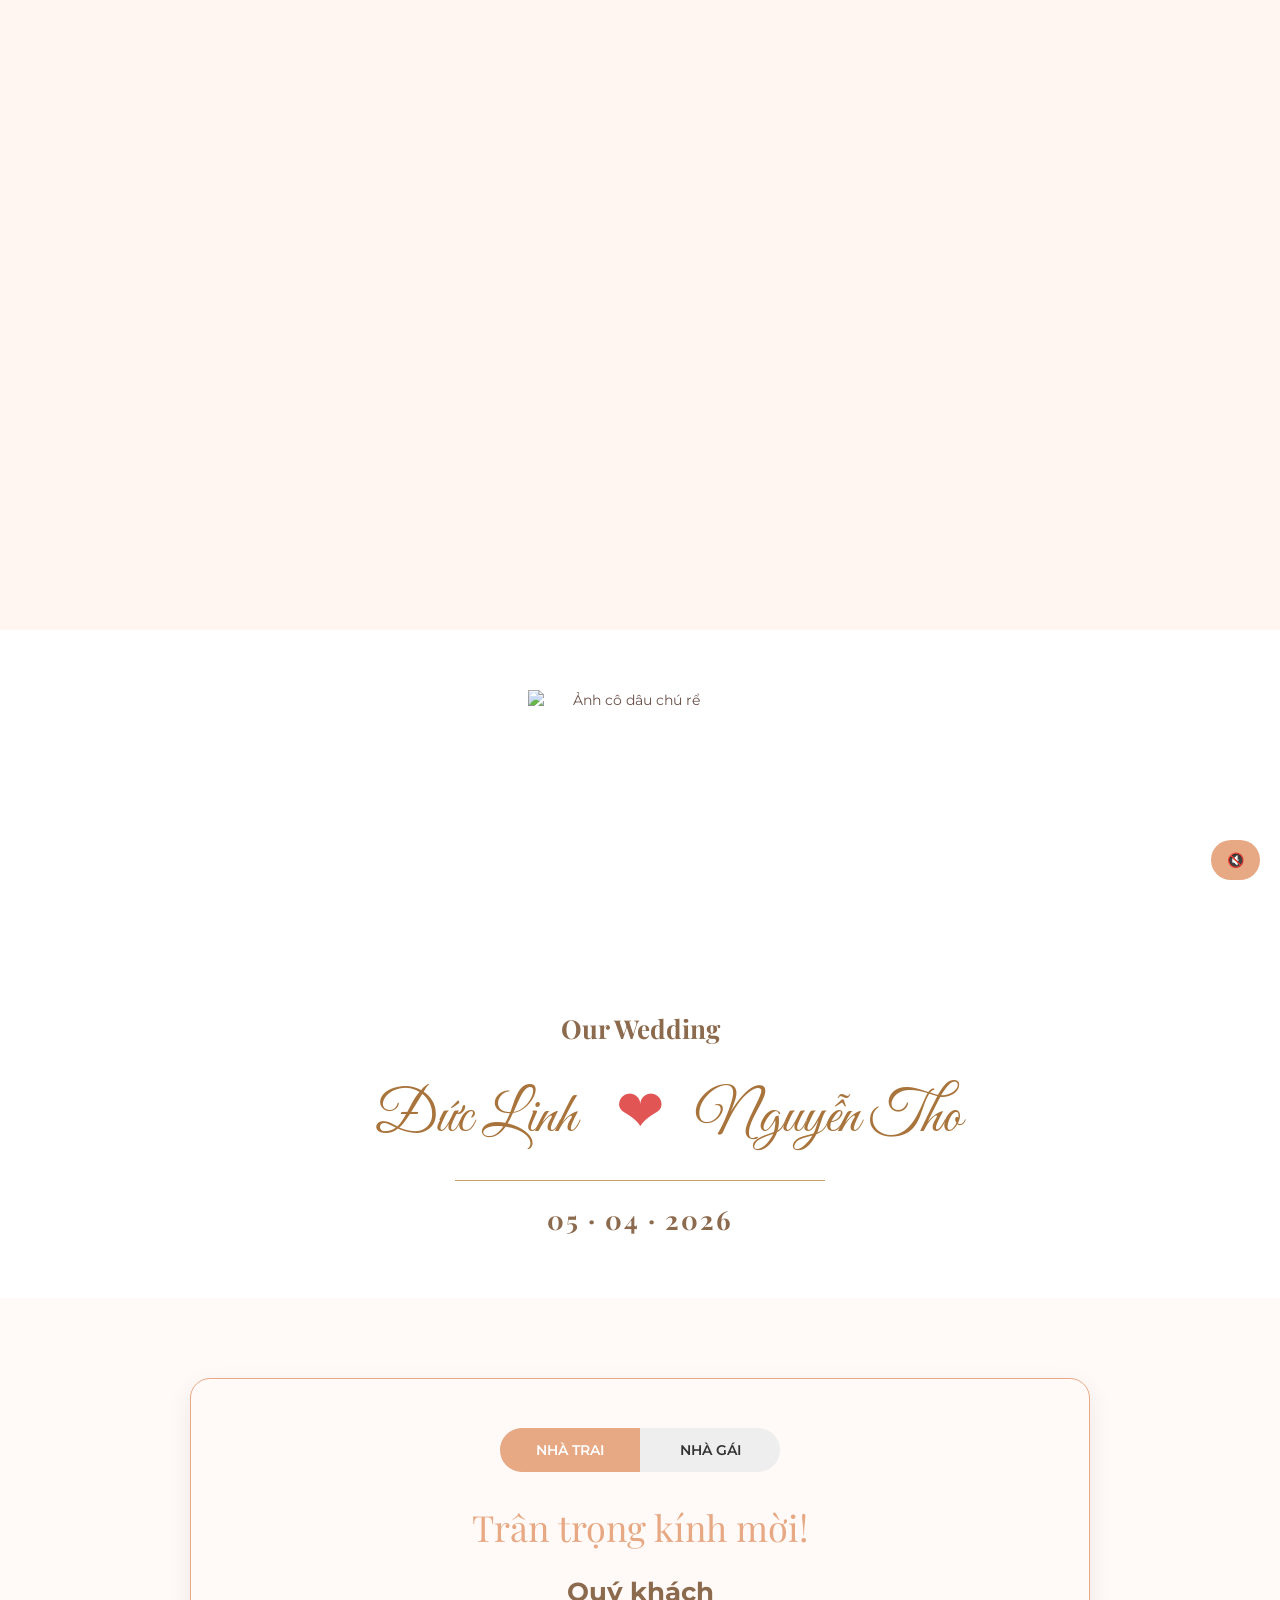
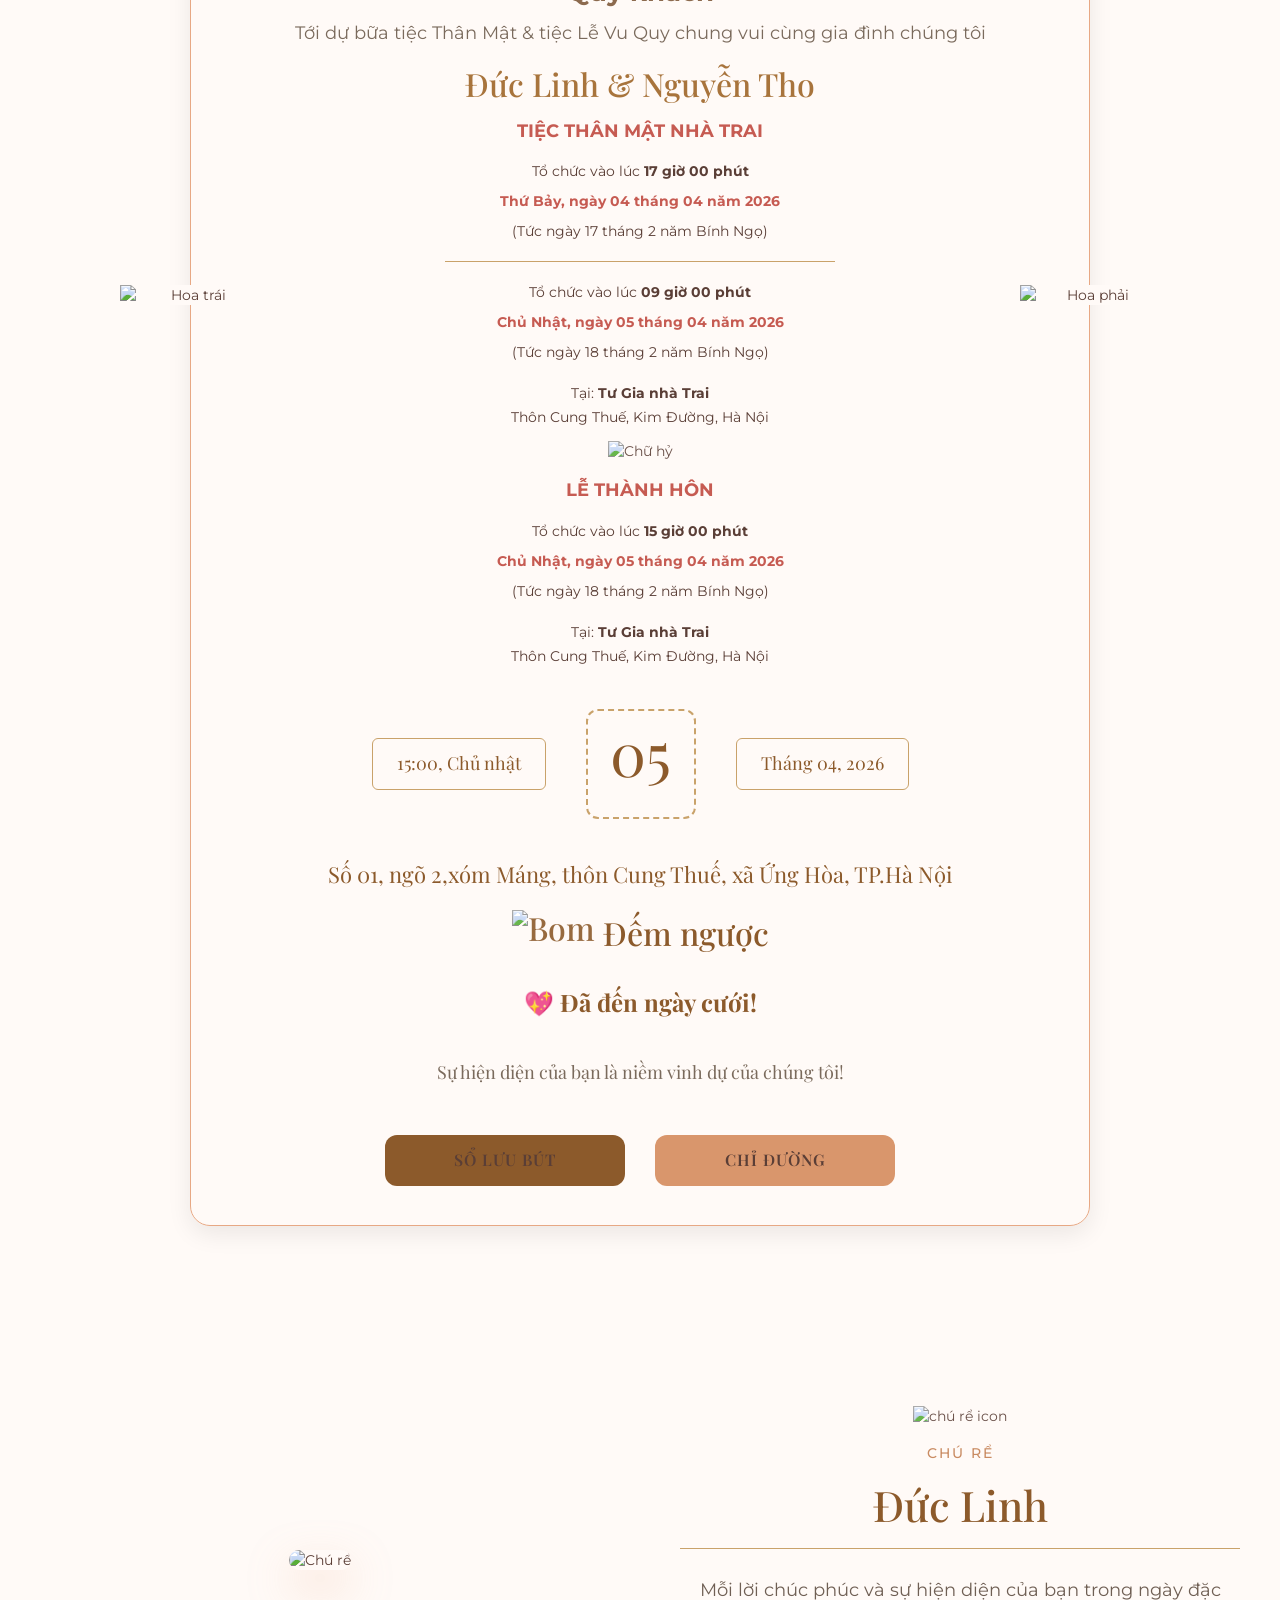
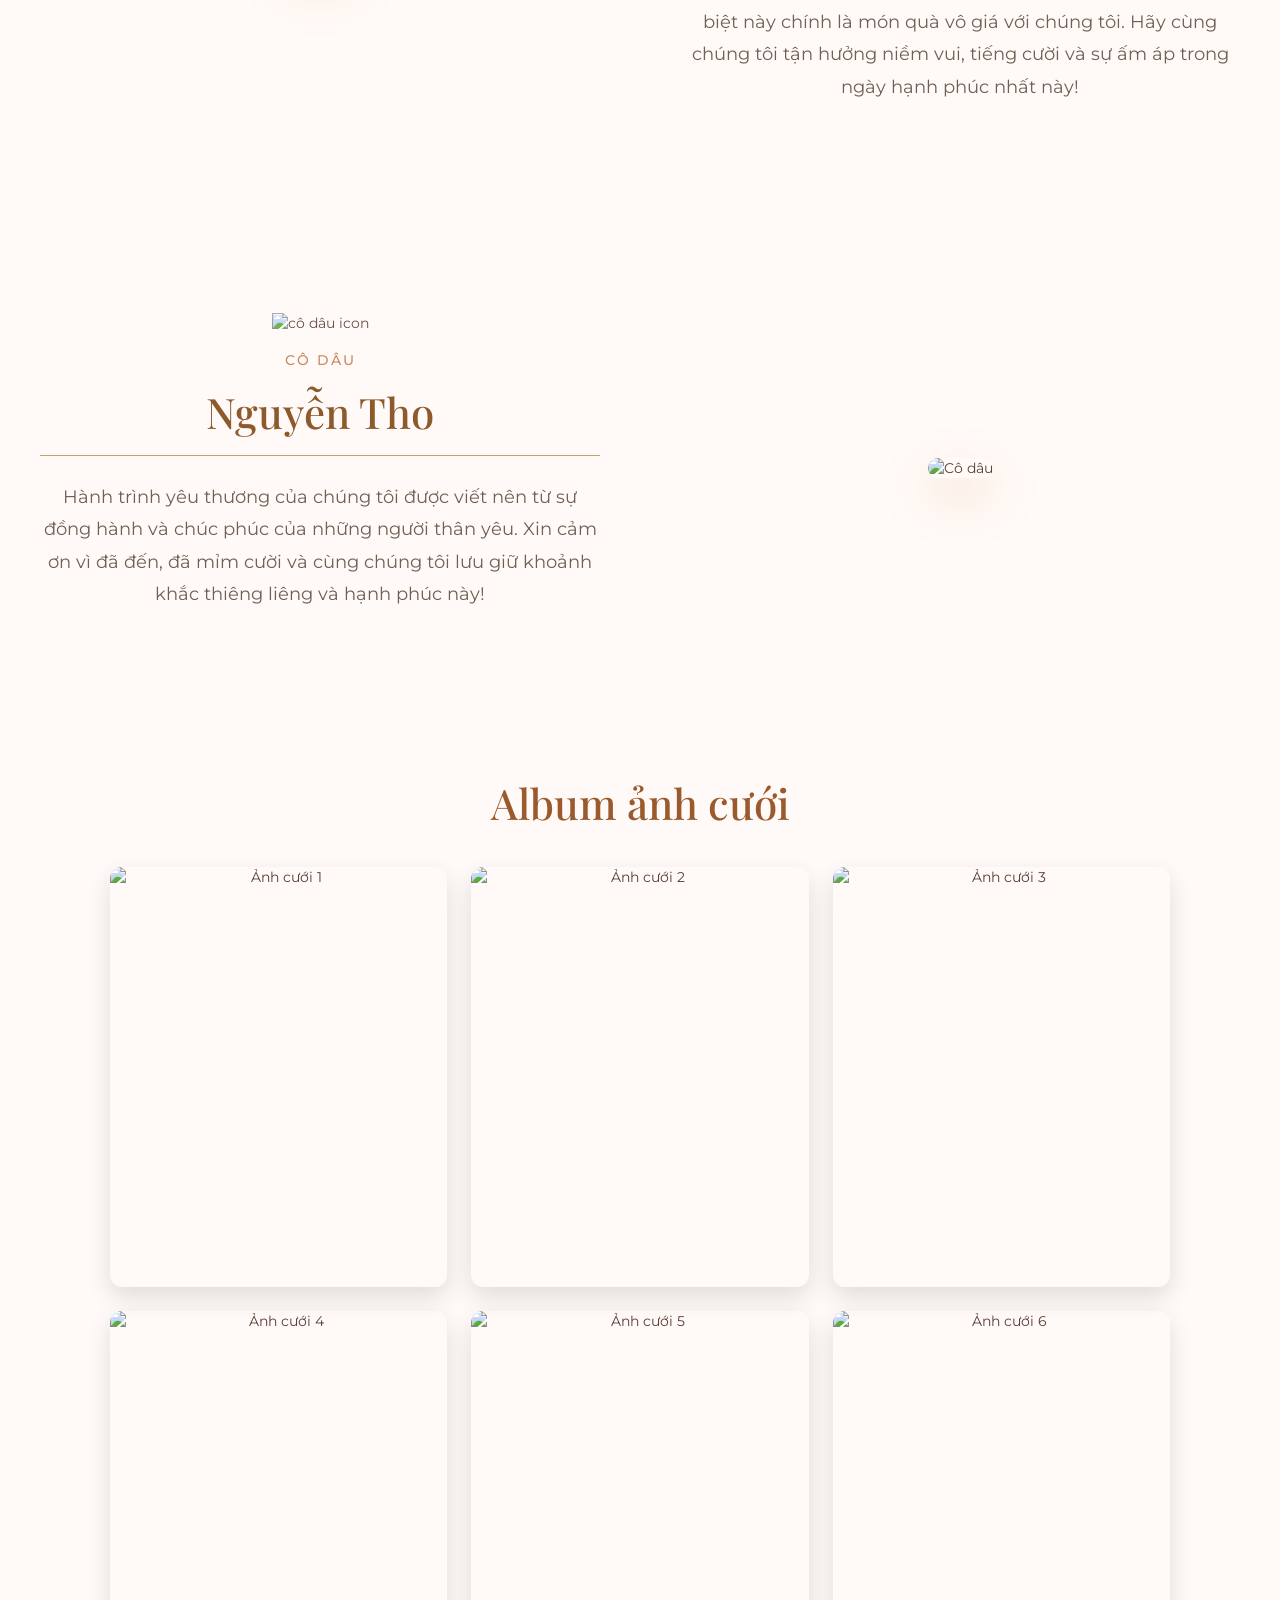
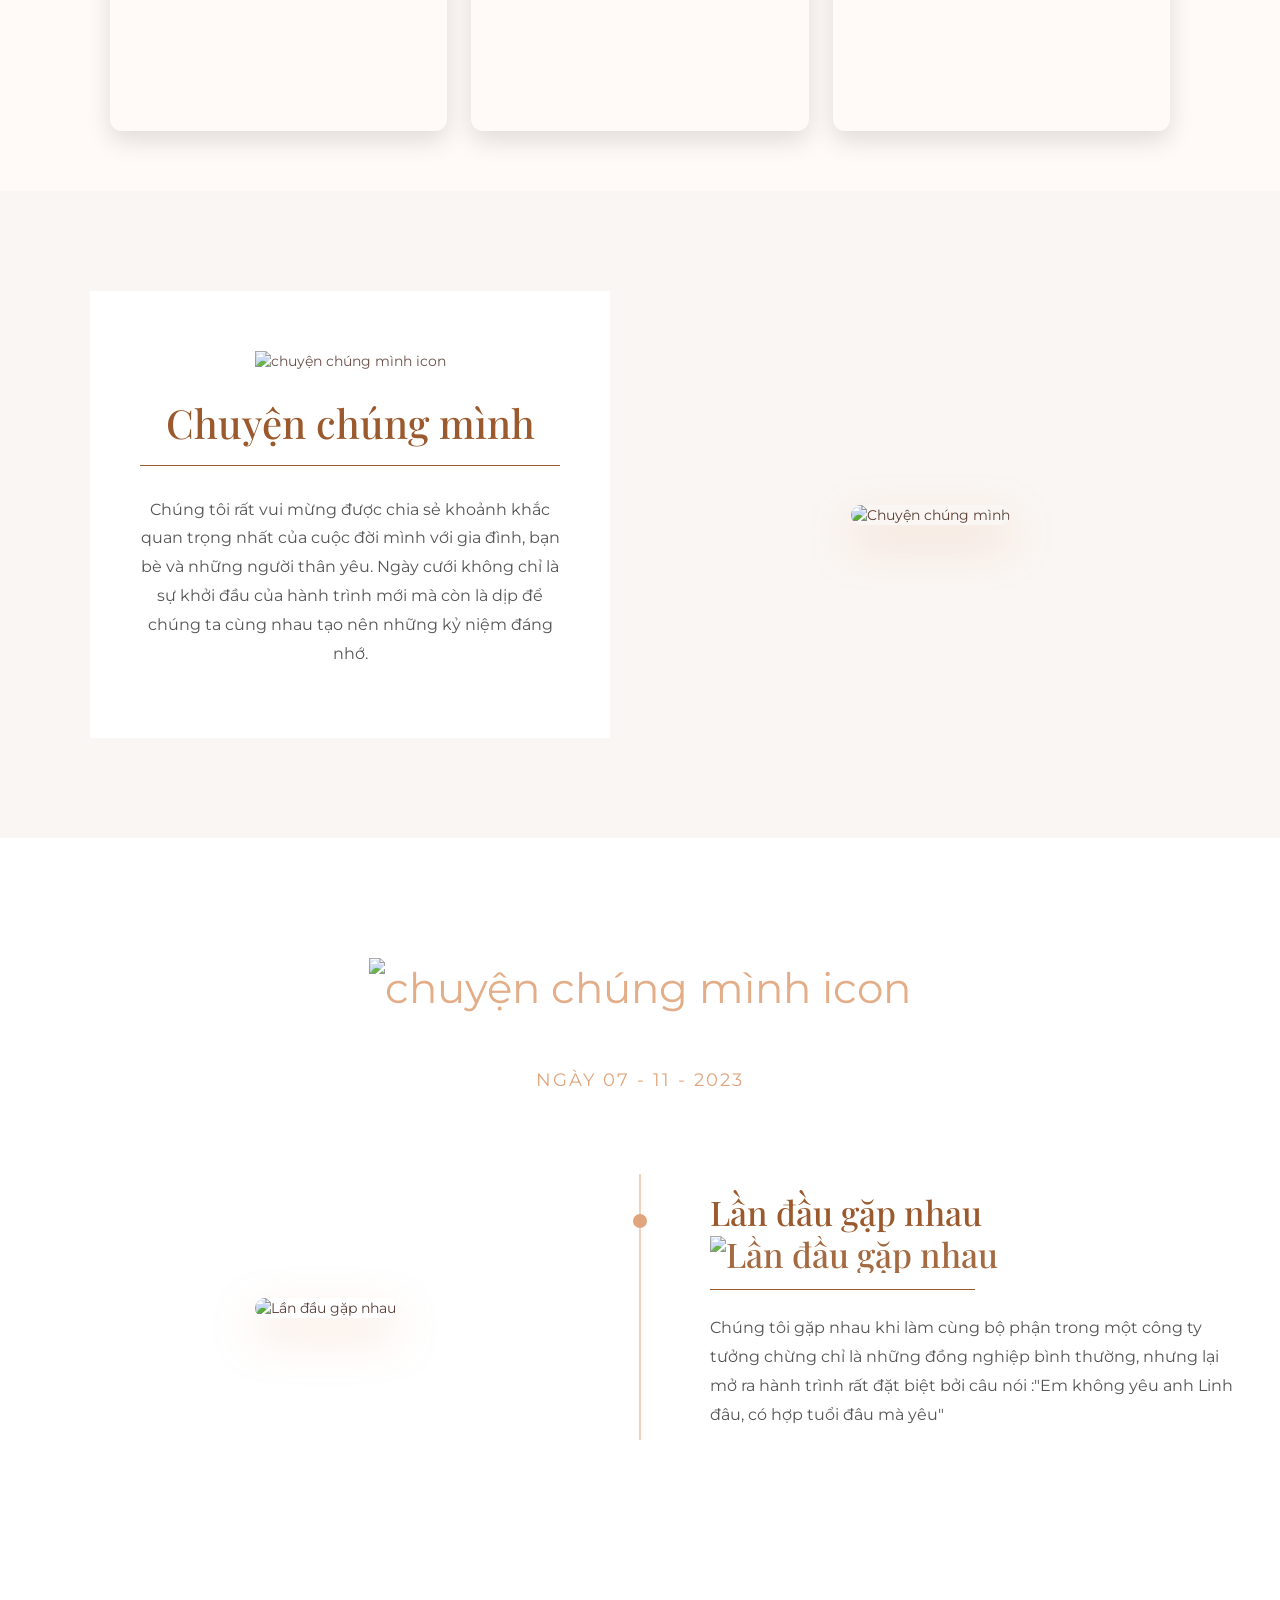
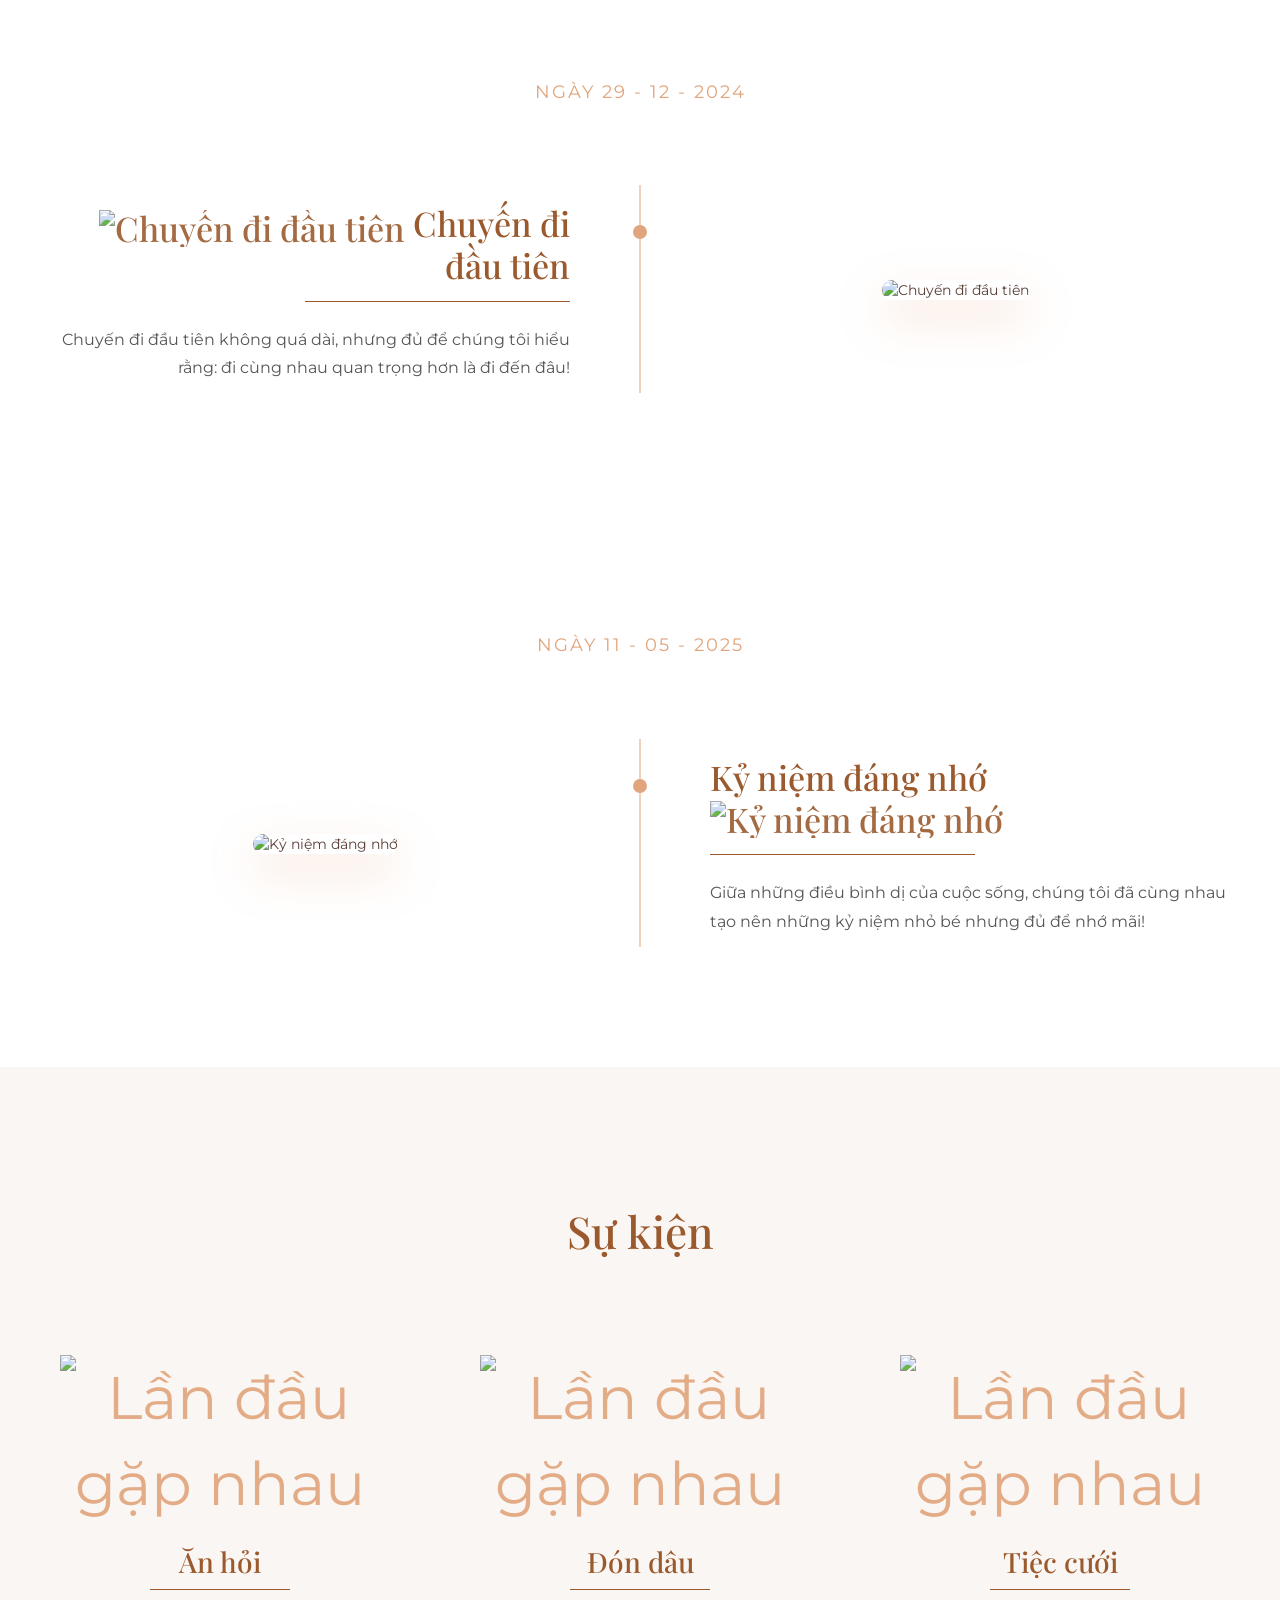
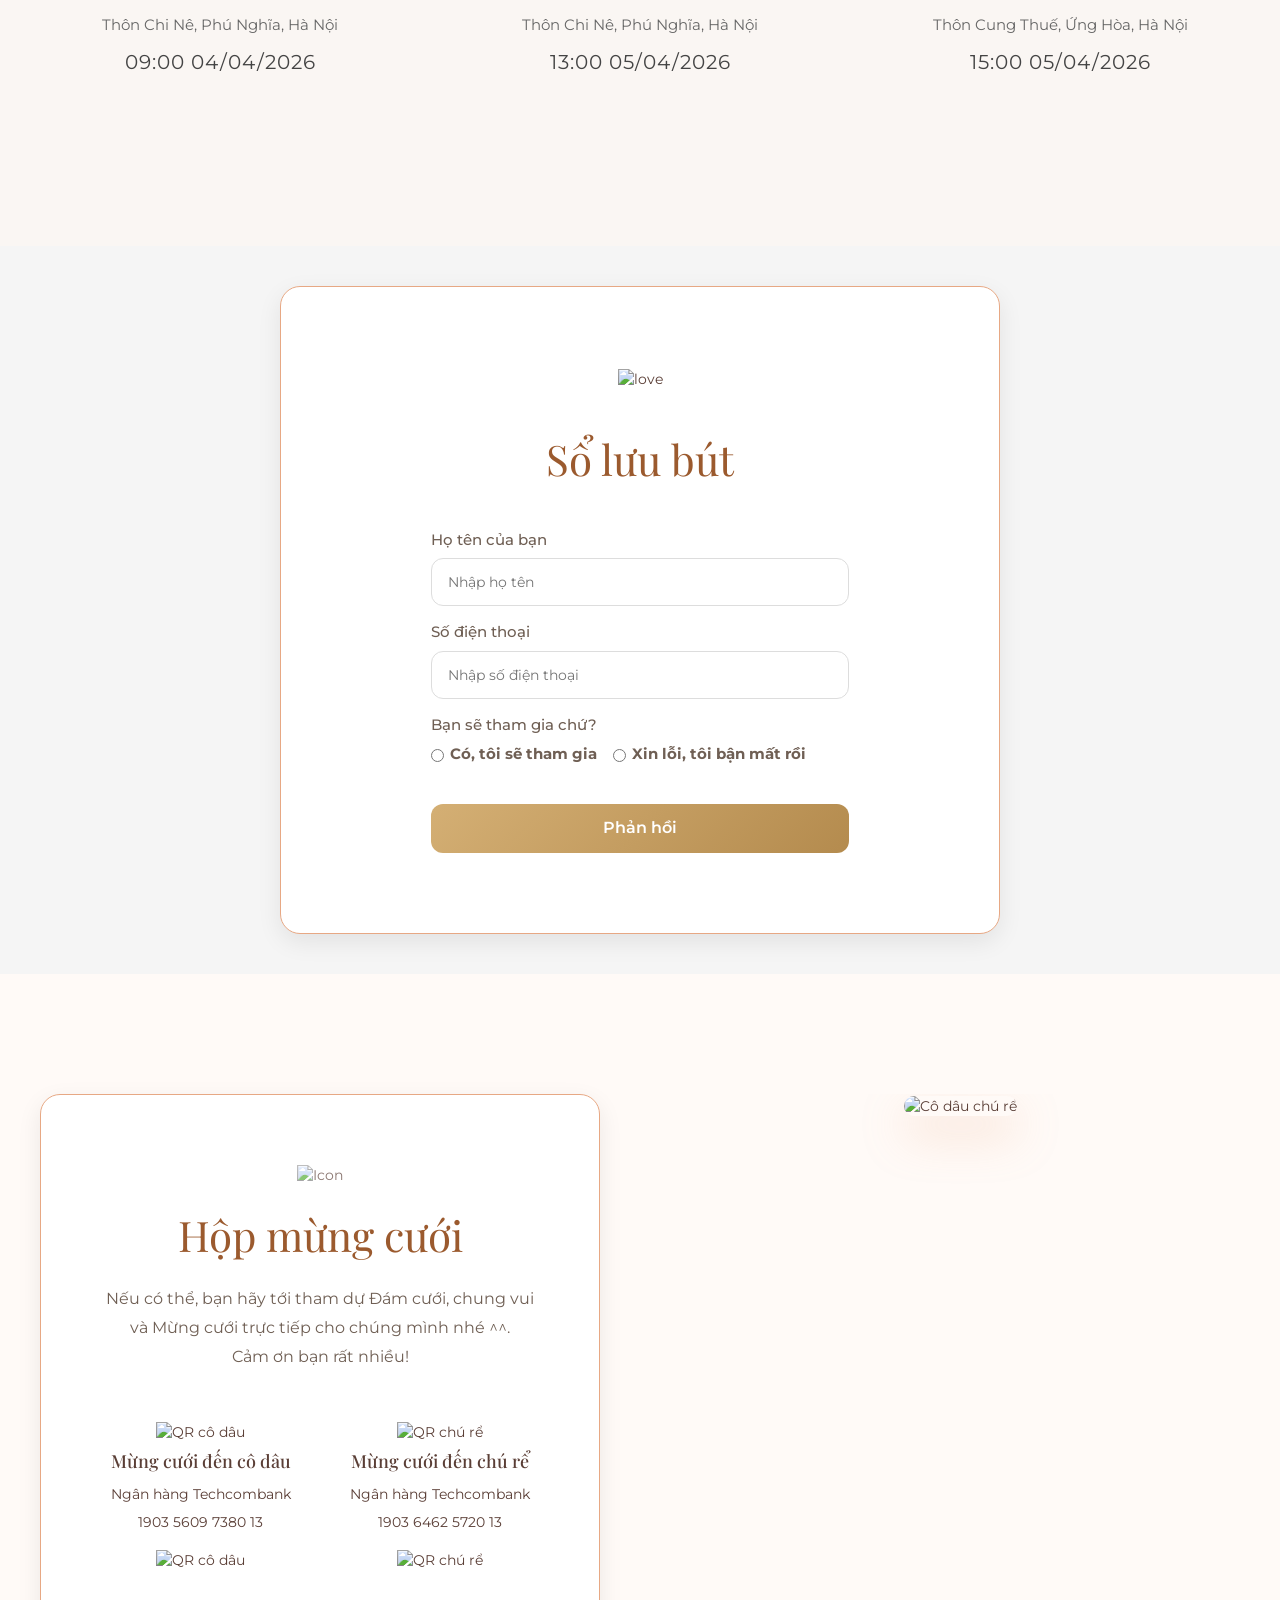
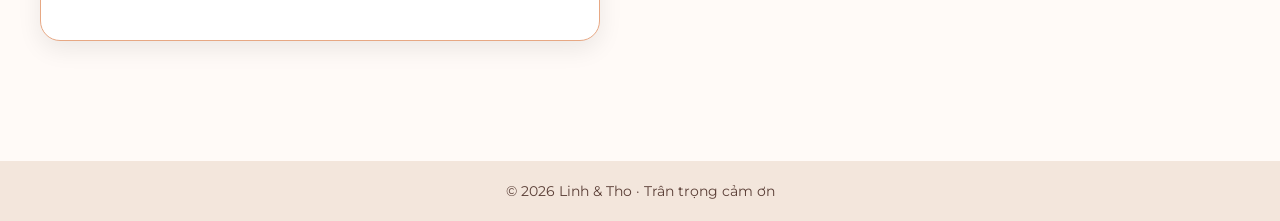
==== commit c08b00ae: "update" ====
--- a/index.html
+++ b/index.html
@@ -585,9 +585,9 @@
 
 
             <button type="submit">Phản hồi</button>
-            <a href="./GuestList.html">
+            <!--<a href="./GuestList.html">
                 <button type="button">Xem danh sách khách mời</button>
-            </a>
+            </a>-->
 
         </div>
     </form>
@@ -652,7 +652,7 @@
         <div class="hello-box">
             <span class="hello-close" id="closeHello">✕</span>
             <h3>Note</h3>
-            <p>Cảm ơn bạn đã ghé thăm !</p>
+            <p>Nếu  !</p>
         </div>
     </div>
 
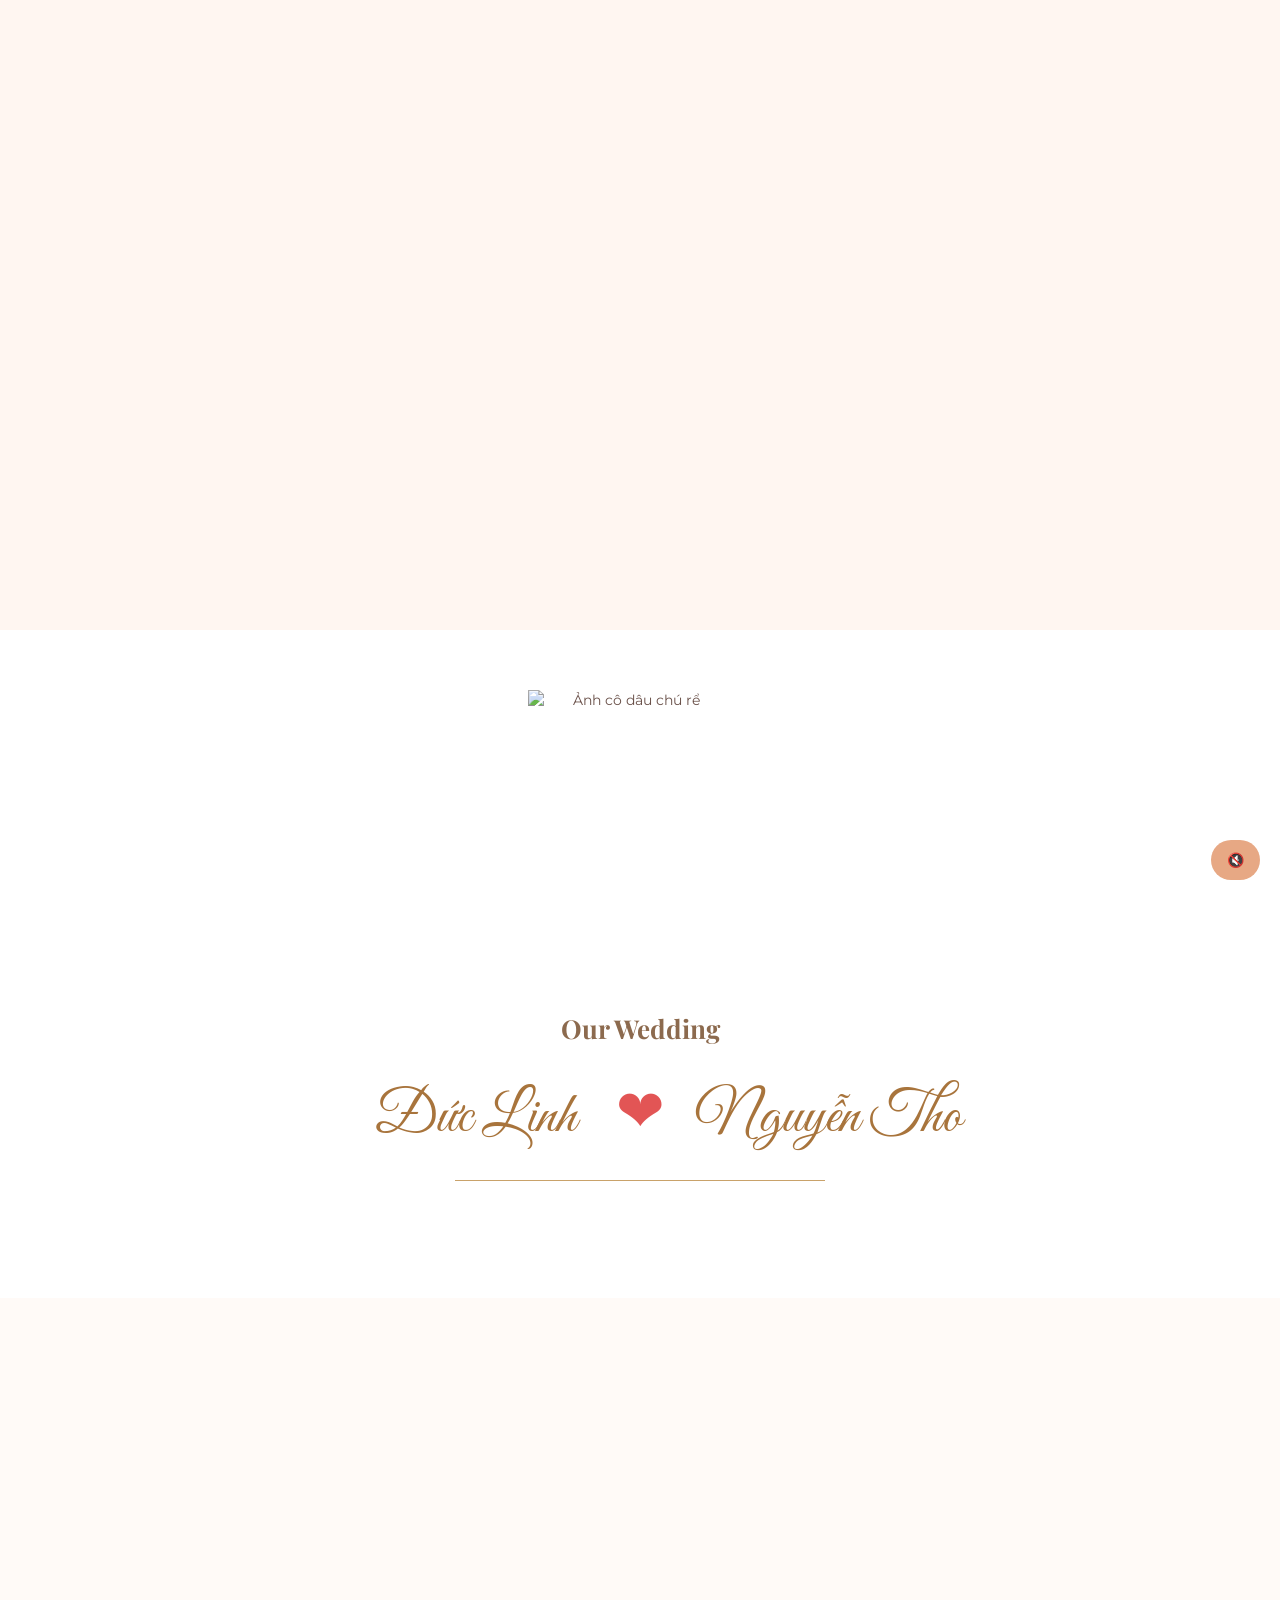
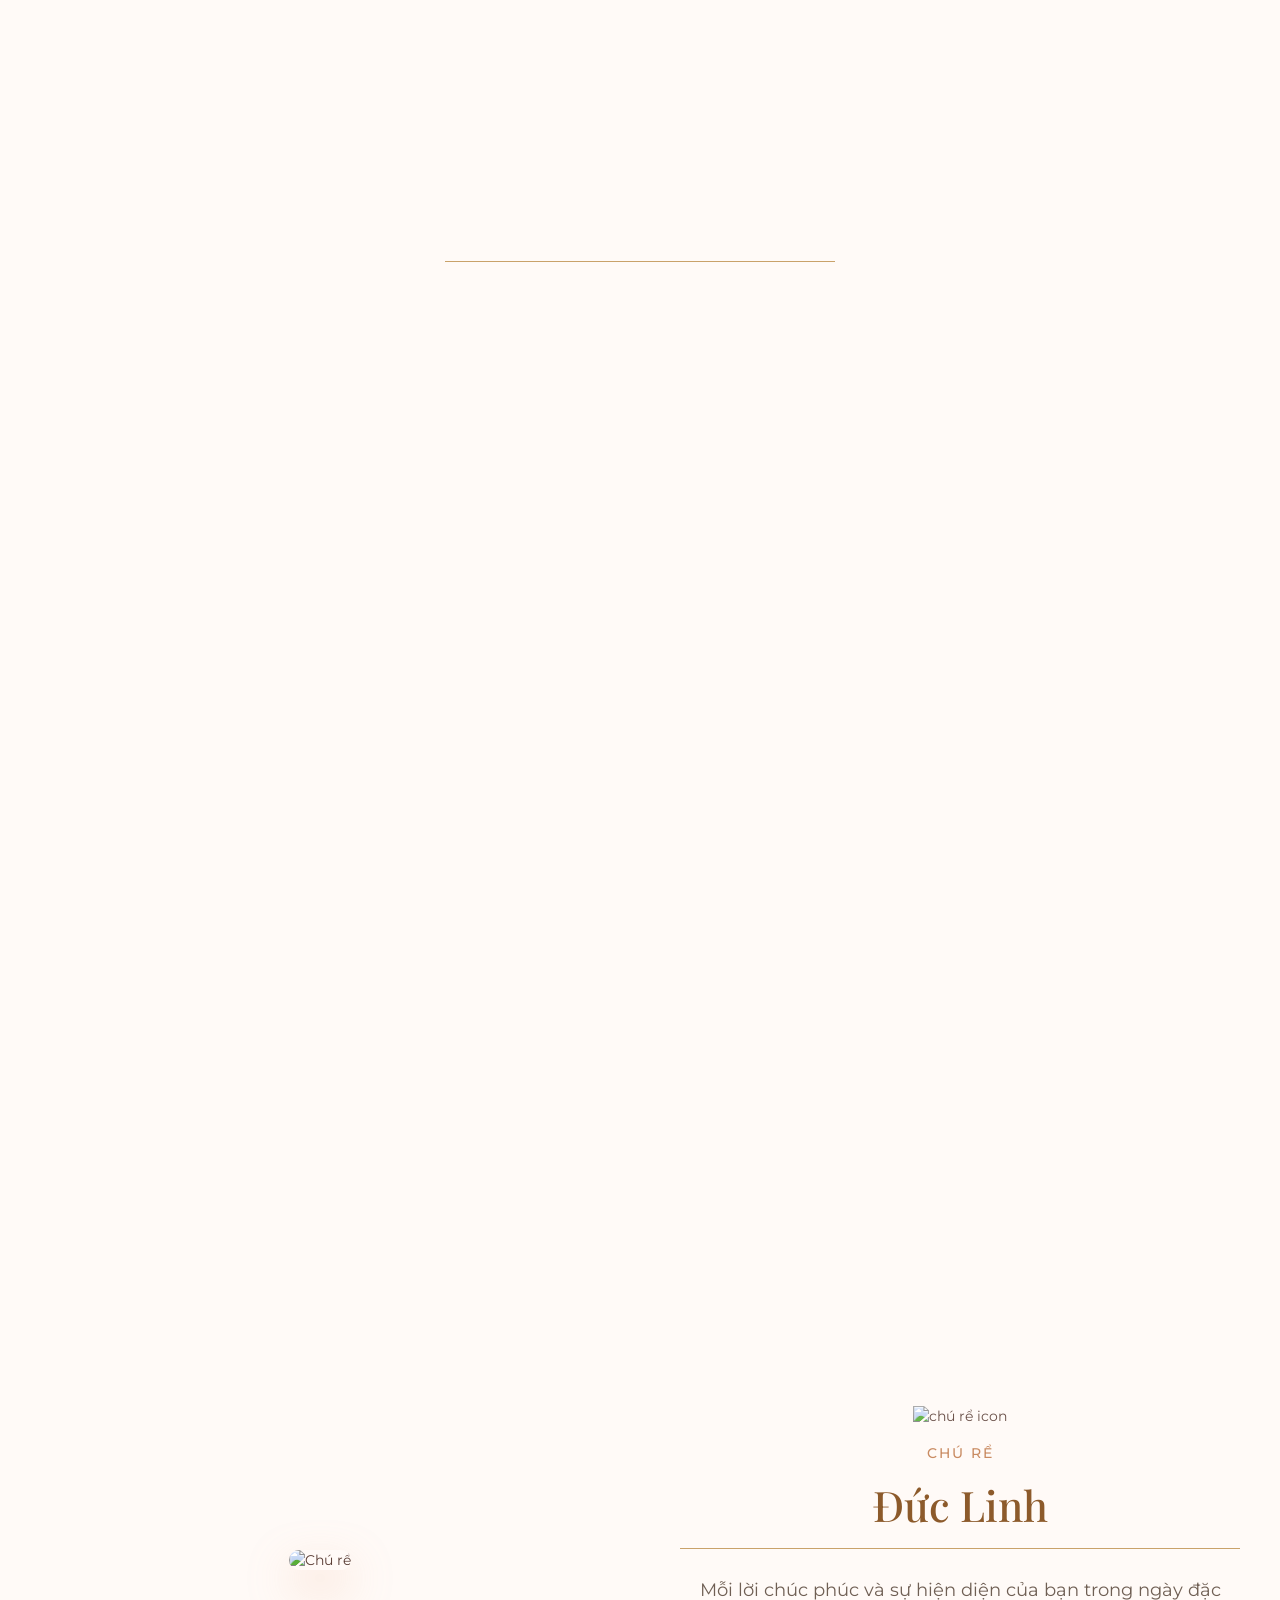
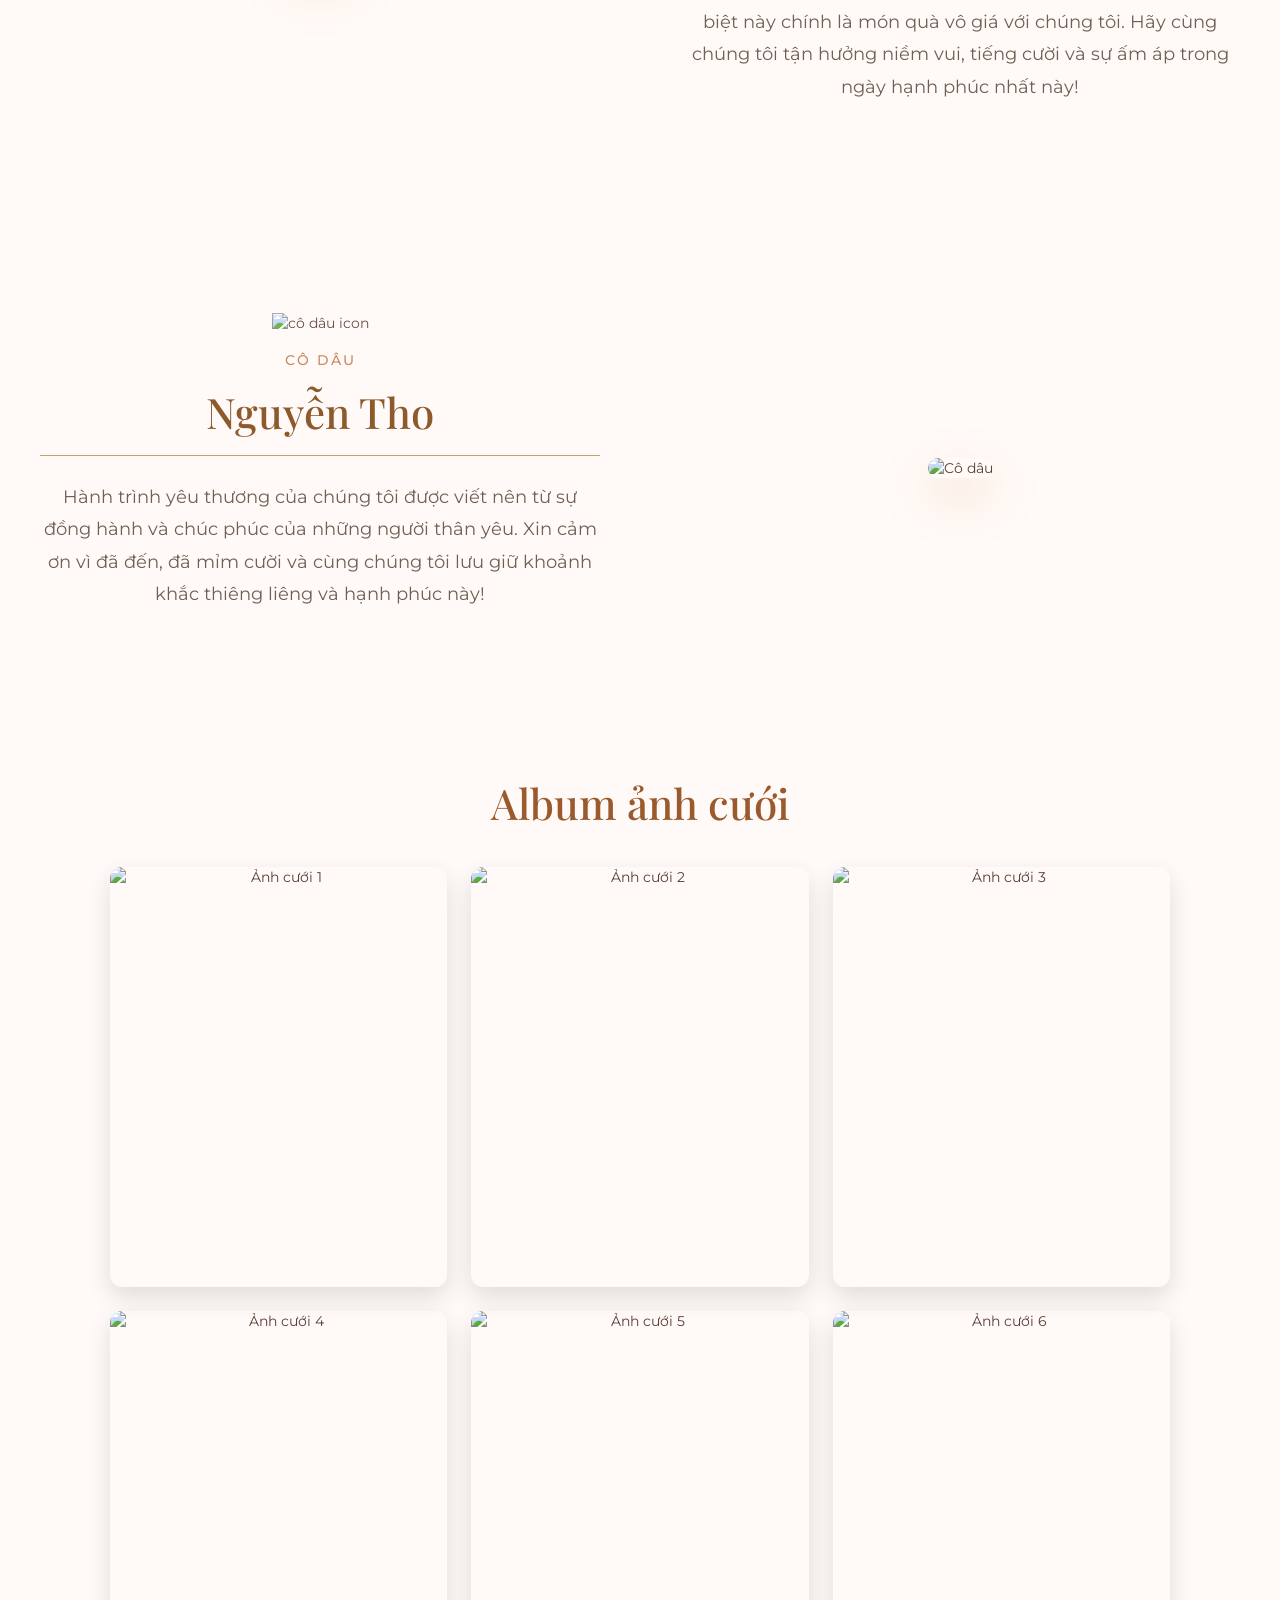
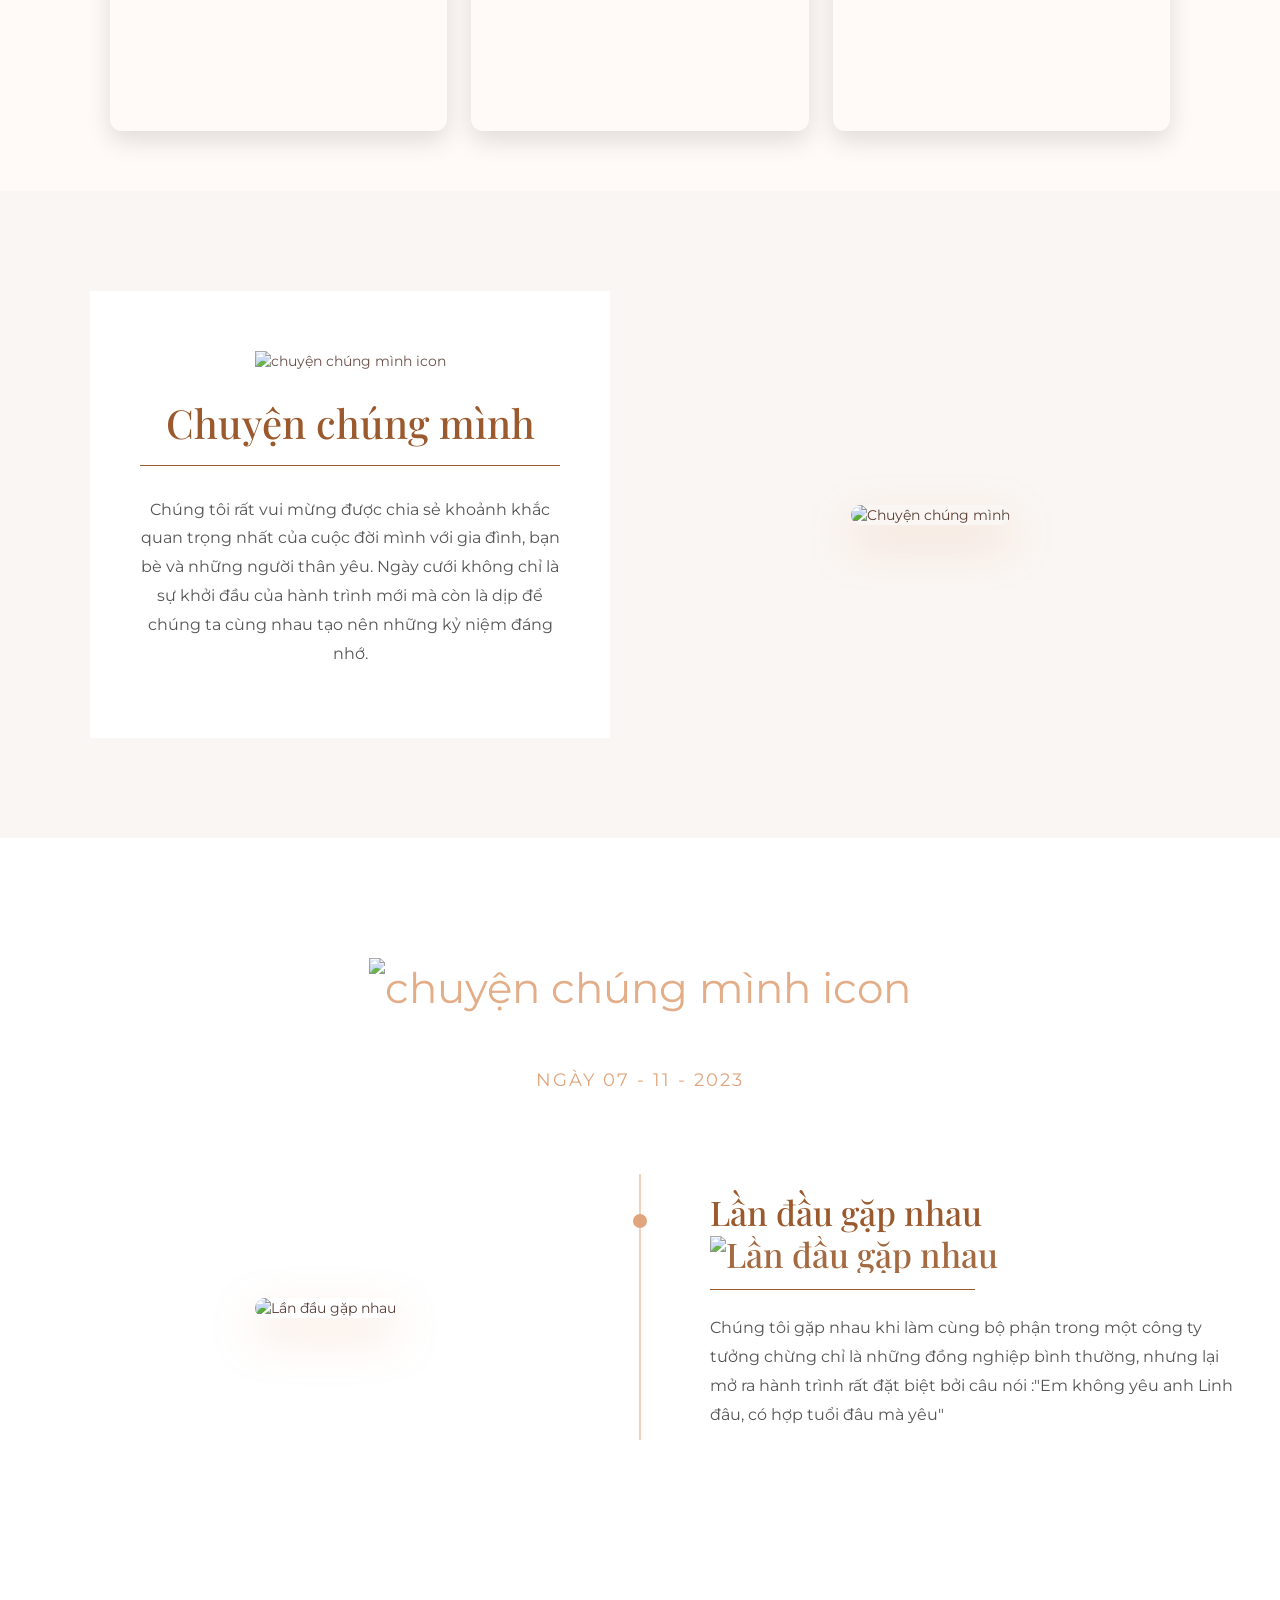
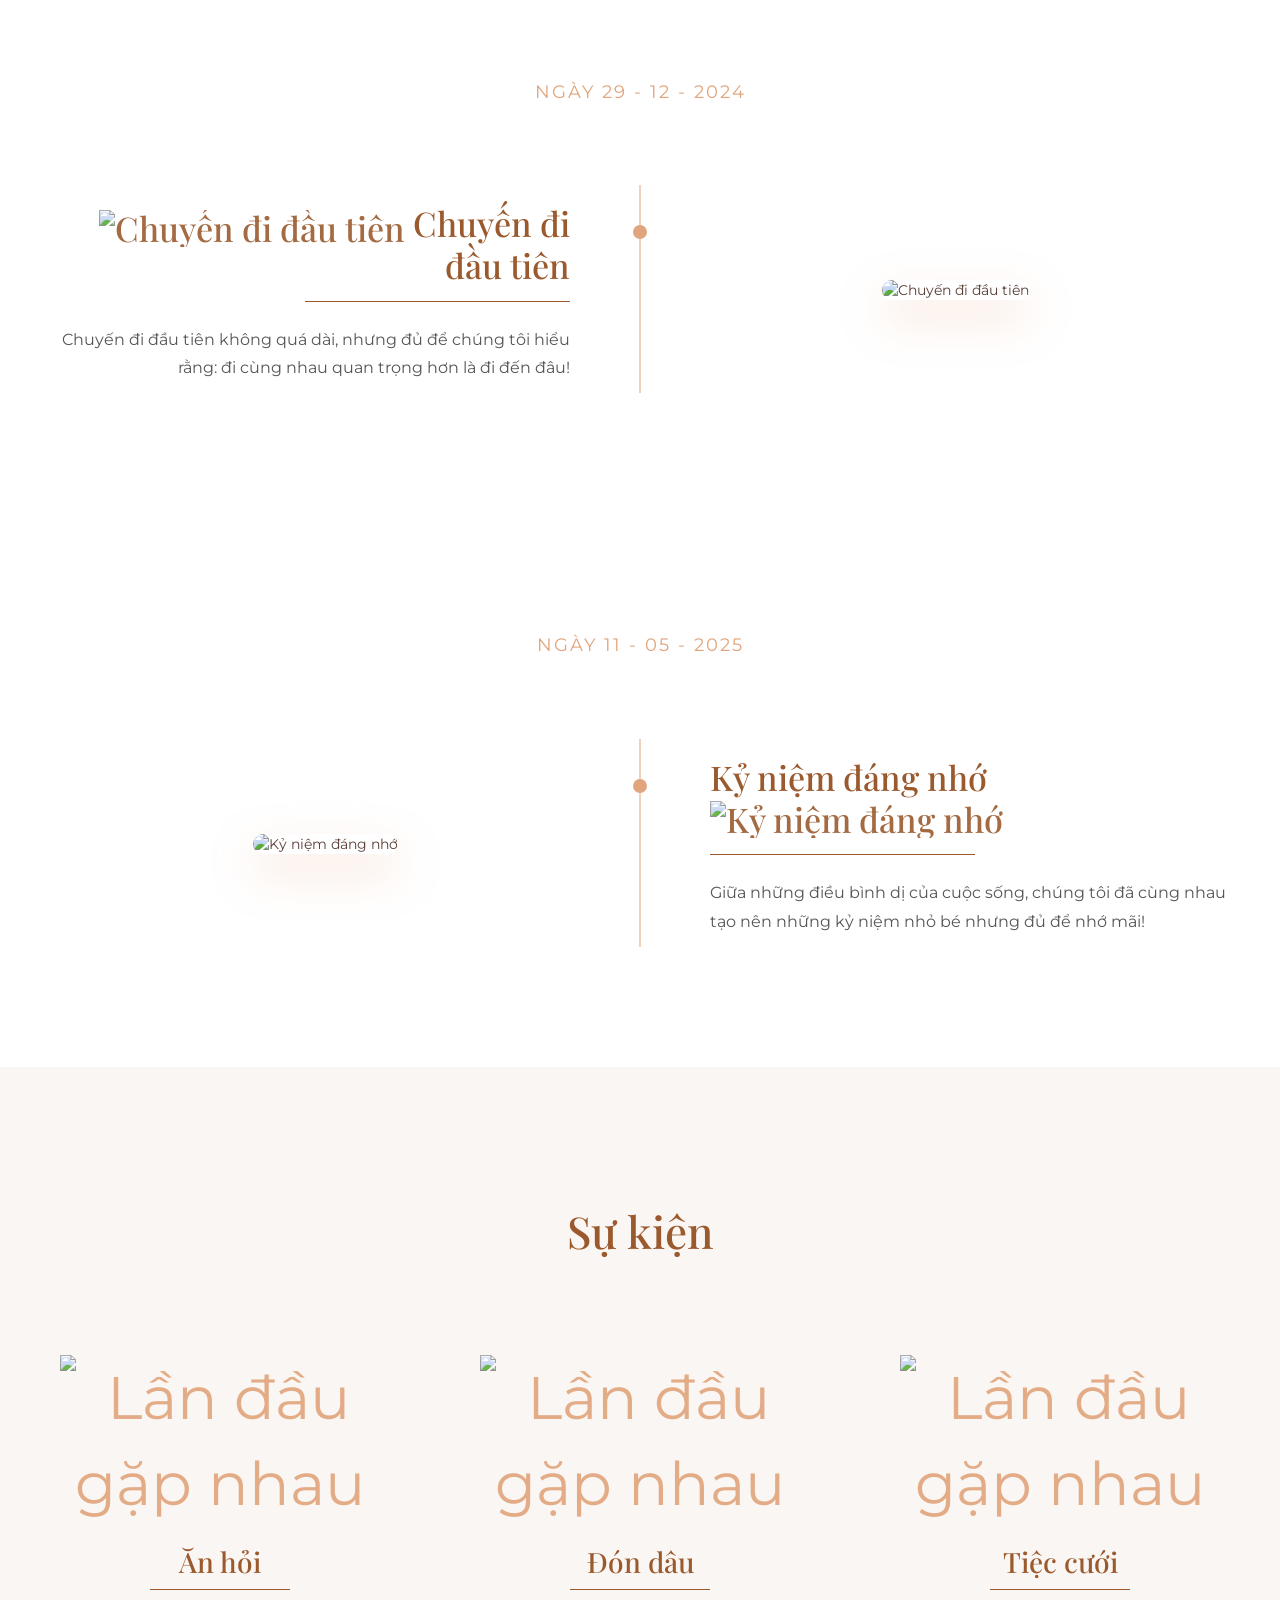
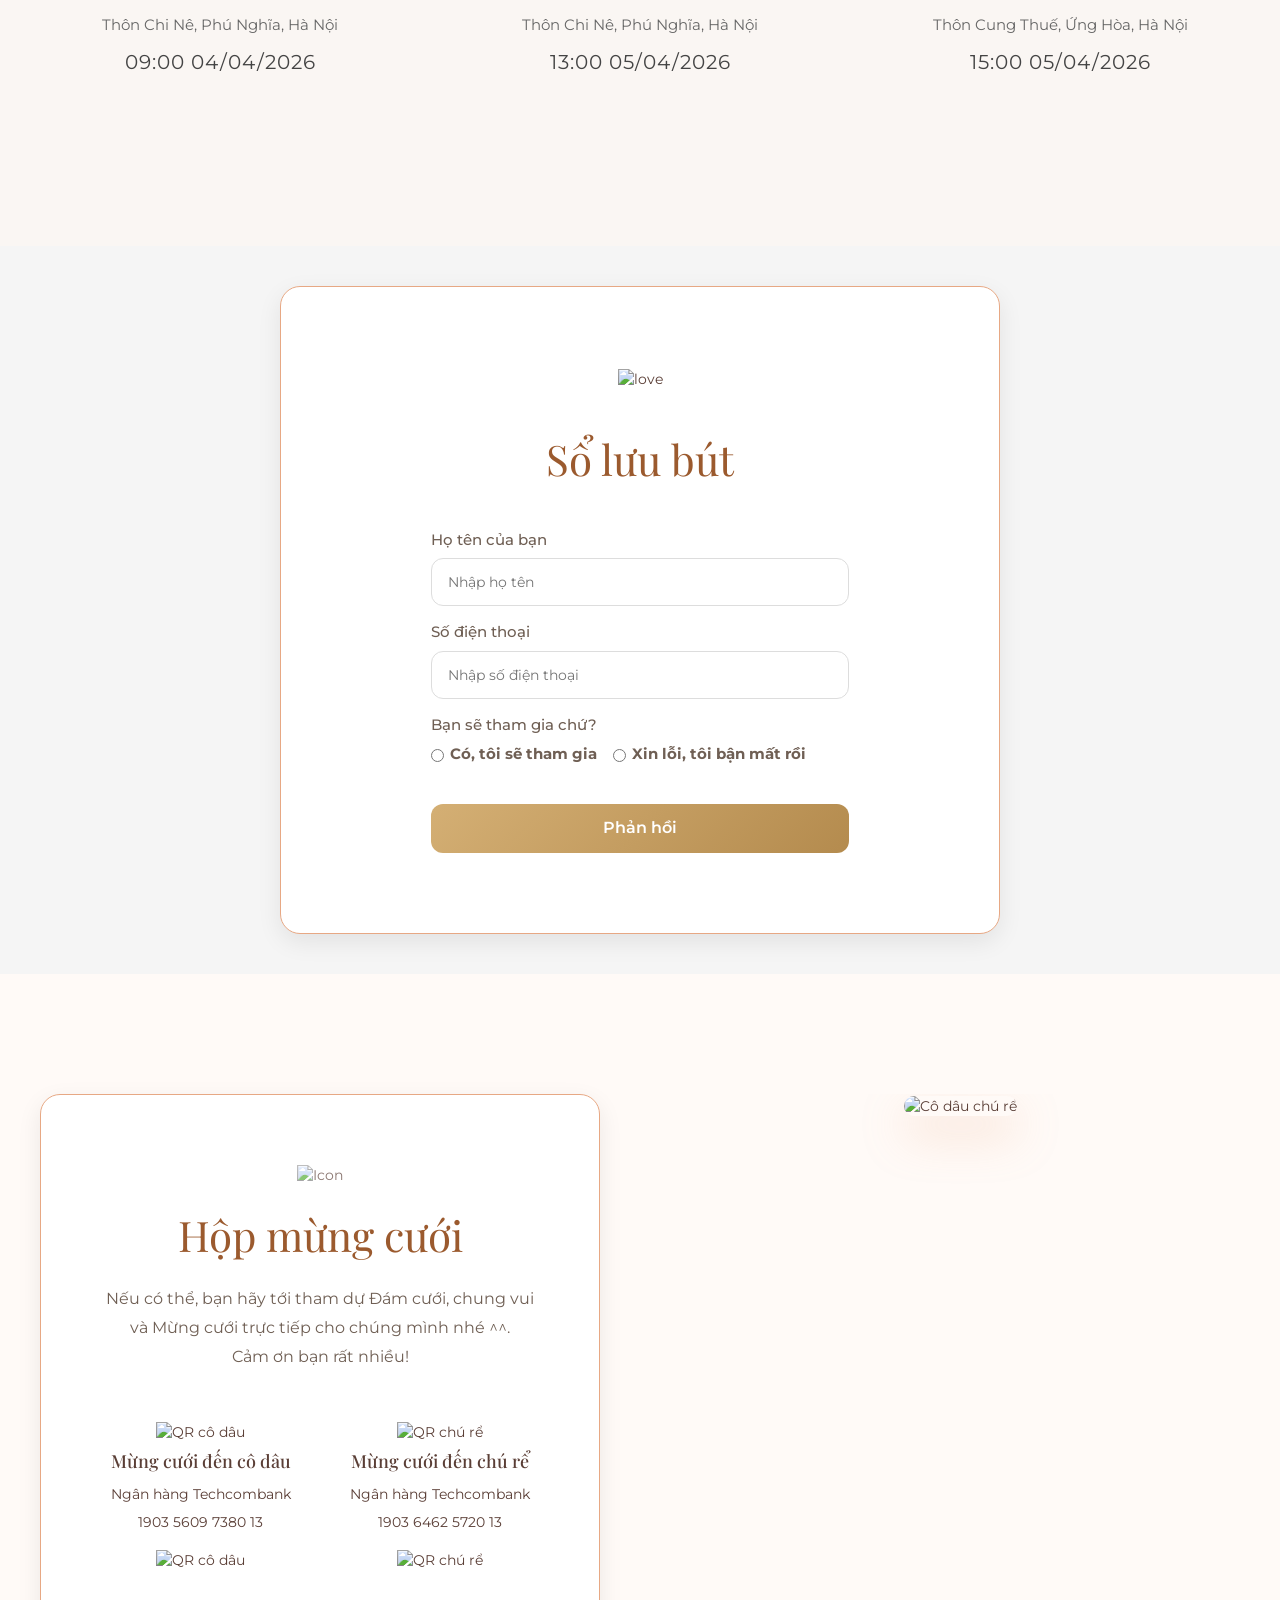
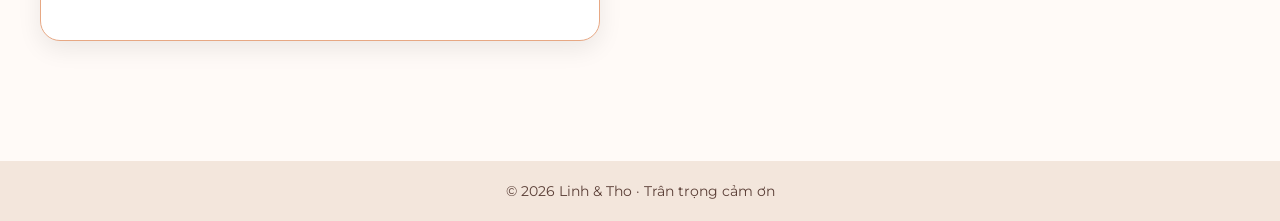
==== commit 2dd201e0: "Add files via upload aaaa" ====
--- a/index.html
+++ b/index.html
@@ -1,675 +1,677 @@
-<!DOCTYPE html>
-<html>
-
-<head>
-    <meta charset="UTF-8" />
-    <meta name="viewport" content="width=device-width, initial-scale=1.0">
-    <title> Thiệp cưới Linh & Tho</title>
-    <link href="https://cdn.jsdelivr.net/npm/bootstrap@3.4.1/dist/css/bootstrap.min.css" rel="stylesheet">
-    <link rel="stylesheet" href="assets/css/site.css">
-    <link rel="stylesheet" href="assets/css/main.css">
-    <script src="https://cdn.jsdelivr.net/npm/modernizr@2.8.3/modernizr.min.js"></script>
-    <!-- Google Font -->
-    <link
-        href="https://fonts.googleapis.com/css2?family=Great+Vibes&family=Montserrat:wght@300;400;600&family=Playfair+Display:wght@400;600&display=swap"
-        rel="stylesheet">
-    <link rel="preload" as="image"
-        href="https://cdn.jsdelivr.net/gh/linh3t261026-sketch/mywedding-assets/images/Anhthiep.webp"
-        fetchpriority="high">
-    <link rel="preload" as="image"
-        href="https://cdn.jsdelivr.net/gh/linh3t261026-sketch/mywedding-assets/images/TOM02937.webp"
-        fetchpriority="high">
-    <link rel="preload" as="image"
-        href="https://cdn.jsdelivr.net/gh/linh3t261026-sketch/mywedding-assets/images/picturecoming.webp"
-        fetchpriority="high">
-
-</head>
-
-<body>
-
-    <div id="red-envelope">
-        <div class="envelope-panel left"></div>
-        <div class="envelope-panel right"></div>
-    </div>
-
-    <!-- Nhạc nền -->
-    <audio id="bg-music" loop>
-        <source src="https://cdn.jsdelivr.net/gh/linh3t261026-sketch/mywedding-assets/music/YEHMN.mp3"
-            type="audio/mpeg">
-    </audio>
-    <button id="music-btn" class="music-btn">
-        🔇
-    </button>
-
-    <!-- CHÚNG TÔI CƯỚI -->
-    <section class="classic-couple-section">
-        <div class="classic-cover"></div>
-
-        <div class="classic-card">
-
-            <div class="flower-icon fade-up">
-                <img src="https://cdn.jsdelivr.net/gh/linh3t261026-sketch/mywedding-assets/images/picturecoming.webp"
-                    alt="Ảnh cô dâu chú rể">
-            </div>
-
-            <div class="classic-subtitle fade-up delay-1" id="Our_Weeding">
-                Our Wedding
-            </div>
-
-            <div class="classic-names fade-up delay-2 name-balance">
-                <span class="name left">Đức Linh</span>
-                <span class="heart">❤</span>
-                <span class="name left">Nguyễn Tho</span>
-            </div>
-
-            <div class="classic-divider fade-up delay-3"></div>
-
-            <div class="classic-date fade-up delay-3" id="TimeLine">
-                05 · 04 · 2026
-            </div>
-
-        </div>
-
-    </section>
-    <!--===== TRÂN TRỌNG KÍNH MỜI -->
-    <section class="invitation-section">
-        <div class="invitation-box">
-            <img class="invitation-flower left"
-                src="https://cdn.jsdelivr.net/gh/linh3t261026-sketch/mywedding-assets/images/picture2.webp"
-                alt="Hoa trái">
-
-            <img class="invitation-flower right"
-                src="https://cdn.jsdelivr.net/gh/linh3t261026-sketch/mywedding-assets/images/picture3.webp"
-                alt="Hoa phải">
-            <!-- TOGGLE BUTTON -->
-            <div class="family-toggle">
-                <button class="toggle-btn active" data-target="nha-trai">NHÀ TRAI</button>
-                <button class="toggle-btn" data-target="nha-gai">NHÀ GÁI</button>
-            </div>
-            <div class="invitation-title">Trân trọng kính mời!</div>
-            <p class="guest">Quý khách</p>
-            <div class="invitation-subtitle">
-                Tới dự bữa tiệc Thân Mật & tiệc Lễ Vu Quy
-                chung vui cùng gia đình chúng tôi
-            </div>
-            <div class="family-content">
-                <!-- NHÀ TRAI -->
-                <div id="nha-trai" class="family-box active">
-                    <h2 class="names">
-                        <span>Đức Linh</span>
-                        <span class="and">&</span>
-                        <span>Nguyễn Tho</span>
-                    </h2>
-
-                    <h4 class="title red">TIỆC THÂN MẬT NHÀ TRAI</h4>
-
-                    <p>Tổ chức vào lúc <strong>17 giờ 00 phút</strong></p>
-                    <p class="red">Thứ Bảy, ngày 04 tháng 04 năm 2026</p>
-                    <p>(Tức ngày 17 tháng 2 năm Bính Ngọ)</p>
-                    <div class="classic-divider fade-up delay-3"></div>
-                    <p>Tổ chức vào lúc <strong>09 giờ 00 phút</strong></p>
-                    <p class="red">Chủ Nhật, ngày 05 tháng 04 năm 2026</p>
-                    <p>(Tức ngày 18 tháng 2 năm Bính Ngọ)</p>
-
-                    <p class="location">
-                        Tại: <strong>Tư Gia nhà Trai</strong><br>
-                        Thôn Cung Thuế, Kim Đường, Hà Nội
-                    </p>
-                    <img class="chuhy_icon"
-                        src="https://cdn.jsdelivr.net/gh/linh3t261026-sketch/mywedding-assets/images/ChuHy.webp"
-                        alt="Chữ hỷ">
-                    <h4 class="title red">LỄ THÀNH HÔN</h4>
-                    <p>Tổ chức vào lúc <strong>15 giờ 00 phút</strong></p>
-                    <p class="red">Chủ Nhật, ngày 05 tháng 04 năm 2026</p>
-                    <p>(Tức ngày 18 tháng 2 năm Bính Ngọ)</p>
-                    <p class="location">
-                        Tại: <strong>Tư Gia nhà Trai</strong><br>
-                        Thôn Cung Thuế, Kim Đường, Hà Nội
-                    </p>
-                    <div class="invitation-content">
-                        <div class="invitation-date">
-                            <div class="invitation-date-box">15:00, Chủ nhật</div>
-                            <div class="invitation-day"><span>05</span></div>
-                            <div class="invitation-date-box">Tháng 04, 2026</div>
-                        </div>
-
-                        <div class="invitation-address">
-                            Số 01, ngõ 2,xóm Máng, thôn Cung Thuế, xã Ứng Hòa, TP.Hà Nội
-                        </div>
-                        <!-- ĐẾM NGƯỢC -->
-                        <section>
-                            <h2>
-                                <span class="icon-wrap">
-                                    <img class="bomb-icon"
-                                        src="https://cdn.jsdelivr.net/gh/linh3t261026-sketch/mywedding-assets/images/picture4.webp"
-                                        alt="Bom">
-                                </span>
-
-                                <span>Đếm ngược</span>
-                            </h2>
-                            <div class="countdown" data-time="2026-04-05T15:00:00"></div>
-                        </section>
-                        <div class="invitation-note">
-                            Sự hiện diện của bạn là niềm vinh dự của chúng tôi!
-                        </div>
-
-                    </div>
-                    <div class="invitation-actions">
-                        <a href="#guestbook" class="invitation-btn wish">
-                            SỔ LƯU BÚT
-                        </a>
-                        <a href="https://maps.app.goo.gl/jLwG2mZ5uS9A4Zad9" target="_blank" class="invitation-btn rsvp">
-                            CHỈ ĐƯỜNG
-                        </a>
-                    </div>
-                </div>
-
-                <!-- NHÀ GÁI -->
-                <div id="nha-gai" class="family-box">
-
-                    <h2 class="names">
-                        <span>Nguyễn Tho</span>
-                        <span class="and">&</span>
-                        <span>Đức Linh</span>
-                    </h2>
-
-                    <h4 class="title red">TIỆC THÂN MẬT NHÀ GÁI</h4>
-
-                    <p>Tổ chức vào lúc <strong>17 giờ 00 phút</strong></p>
-                    <p class="red">Thứ Bảy, ngày 04 tháng 04 năm 2026</p>
-                    <p>(Tức ngày 17 tháng 2 năm Bính Ngọ)</p>
-                    <div class="classic-divider fade-up delay-3"></div>
-                    <p>Tổ chức vào lúc <strong>09 giờ 00 phút</strong></p>
-                    <p class="red">Chủ Nhật, ngày 05 tháng 04 năm 2026</p>
-                    <p>(Tức ngày 18 tháng 2 năm Bính Ngọ)</p>
-
-                    <p class="location">
-                        Tại: <strong>Tư Gia nhà Gái</strong><br>
-                        Thôn Chi Nê, Phú Nghĩa, Hà Nội
-                    </p>
-                    <img class="chuhy_icon"
-                        src="https://cdn.jsdelivr.net/gh/linh3t261026-sketch/mywedding-assets/images/ChuHy.webp"
-                        alt="Chữ hỷ">
-                    <h4 class="title red">LỄ VU QUY</h4>
-                    <p>Tổ chức vào lúc <strong>13 giờ 00 phút</strong></p>
-                    <p class="red">Chủ Nhật, ngày 05 tháng 04 năm 2026</p>
-                    <p>(Tức ngày 18 tháng 2 năm Bính Ngọ)</p>
-                    <p class="location">
-                        Tại: <strong>Tư Gia nhà Gái</strong><br>
-                        Thôn Chi Nê, Phú Nghĩa, Hà Nội
-                    </p>
-                    <div class="invitation-content">
-                        <div class="invitation-date">
-                            <div class="invitation-date-box">13:00, Chủ nhật</div>
-                            <div class="invitation-day"><span>05</span></div>
-                            <div class="invitation-date-box">Tháng 04, 2026</div>
-                        </div>
-
-                        <div class="invitation-address">
-                            Thôn Chi Nê, Phú Nghĩa, Hà Nội
-                        </div>
-
-                        <!-- ĐẾM NGƯỢC -->
-                        <section>
-                            <h2>
-                                <img class="bomb-icon"
-                                    src="https://cdn.jsdelivr.net/gh/linh3t261026-sketch/mywedding-assets/images/picture4.webp"
-                                    alt="Bom"> Đếm ngược
-                            </h2>
-                            <div class="countdown" data-time="2026-04-05T13:00:00"></div>
-                        </section>
-                        <div class="invitation-note">
-                            Sự hiện diện của bạn là niềm vinh dự của chúng tôi!
-                        </div>
-                    </div>
-
-                    <div class="invitation-actions">
-                        <a href="#guestbook" class="invitation-btn wish">
-                            SỔ LƯU BÚT
-                        </a>
-                        <a href="https://maps.app.goo.gl/ACVinFU7VKL1tm6j6" target="_blank" class="invitation-btn rsvp">
-                            CHỈ ĐƯỜNG
-                        </a>
-
-                    </div>
-                </div>
-
-            </div>
-
-
-
-        </div>
-    </section>
-
-    <!-- chú rể -->
-    <section class="groom-section">
-        <div class="groom-container">
-
-            <!-- Ảnh -->
-            <div class="groom-image">
-                <img src="https://cdn.jsdelivr.net/gh/linh3t261026-sketch/mywedding-assets/images/TOM02731.webp"
-                    alt="Chú rể">
-            </div>
-
-            <!-- Nội dung -->
-            <div class="groom-content">
-                <div>
-                    <img class="groom-icon"
-                        src="https://cdn.jsdelivr.net/gh/linh3t261026-sketch/mywedding-assets/images/picture5.webp"
-                        alt="chú rể icon">
-                </div>
-                <h4>CHÚ RỂ</h4>
-                <h2>Đức Linh</h2>
-                <div class="groom-divider"></div>
-                <p>
-                    Mỗi lời chúc phúc và sự hiện diện của bạn trong ngày đặc biệt
-                    này chính là món quà vô giá với chúng tôi. Hãy cùng chúng tôi
-                    tận hưởng niềm vui, tiếng cười và sự ấm áp trong ngày hạnh phúc
-                    nhất này!
-                </p>
-            </div>
-
-        </div>
-    </section>
-    <!-- cô dâu -->
-    <section class="bride-section">
-        <div class="bride-container">
-
-            <!-- Nội dung -->
-            <div class="bride-content">
-                <div>
-                    <img class="bride-icon"
-                        src="https://cdn.jsdelivr.net/gh/linh3t261026-sketch/mywedding-assets/images/picturebride.webp"
-                        alt="cô dâu icon">
-                </div>
-                <h4>CÔ DÂU</h4>
-                <h2>Nguyễn Tho</h2>
-                <div class="bride-divider"></div>
-                <p>
-                    Hành trình yêu thương của chúng tôi được viết nên từ sự đồng hành
-                    và chúc phúc của những người thân yêu. Xin cảm ơn vì đã đến,
-                    đã mỉm cười và cùng chúng tôi lưu giữ khoảnh khắc thiêng liêng và
-                    hạnh phúc này!
-                </p>
-            </div>
-
-            <!-- Ảnh -->
-            <div class="bride-image">
-                <img src="https://cdn.jsdelivr.net/gh/linh3t261026-sketch/mywedding-assets/images/TOM03177.webp"
-                    alt="Cô dâu">
-            </div>
-
-        </div>
-    </section>
-    <!-- Album ảnh -->
-    <section class="wedding-album">
-        <h2 class="album-title">Album ảnh cưới</h2>
-
-        <div class="album-grid">
-            <img src="https://cdn.jsdelivr.net/gh/linh3t261026-sketch/mywedding-assets/images/TOM02460.webp"
-                alt="Ảnh cưới 1">
-            <img src="https://cdn.jsdelivr.net/gh/linh3t261026-sketch/mywedding-assets/images/TOM02910.webp"
-                alt="Ảnh cưới 2">
-            <img src="https://cdn.jsdelivr.net/gh/linh3t261026-sketch/mywedding-assets/images/TOM03055.webp"
-                alt="Ảnh cưới 3">
-            <img src="https://cdn.jsdelivr.net/gh/linh3t261026-sketch/mywedding-assets/images/TOM03122.webp"
-                alt="Ảnh cưới 4">
-            <img src="https://cdn.jsdelivr.net/gh/linh3t261026-sketch/mywedding-assets/images/TOM03173.webp"
-                alt="Ảnh cưới 5">
-            <img src="https://cdn.jsdelivr.net/gh/linh3t261026-sketch/mywedding-assets/images/TOM01867.webp"
-                alt="Ảnh cưới 6">
-        </div>
-    </section>
-    <!-- Chuyện chúng mình -->
-    <section class="our-story scroll-section">
-        <div class="story-wrapper">
-
-            <div class="story-text scroll-animate">
-                <div class="story-icon">
-                    <img class="groom-icon"
-                        src="https://cdn.jsdelivr.net/gh/linh3t261026-sketch/mywedding-assets/images/pitcture9.webp"
-                        alt="chuyện chúng mình icon">
-                </div>
-                <h2>Chuyện chúng mình</h2>
-                <div class="story-line"></div>
-                <p>
-                    Chúng tôi rất vui mừng được chia sẻ khoảnh khắc quan trọng nhất của cuộc đời mình
-                    với gia đình, bạn bè và những người thân yêu. Ngày cưới không chỉ là sự khởi đầu
-                    của hành trình mới mà còn là dịp để chúng ta cùng nhau tạo nên những kỷ niệm đáng nhớ.
-                </p>
-            </div>
-
-            <div class="story-image scroll-animate">
-                <img src="https://cdn.jsdelivr.net/gh/linh3t261026-sketch/mywedding-assets/images/TOM02852.webp"
-                    alt="Chuyện chúng mình">
-            </div>
-
-        </div>
-    </section>
-    <!-- NGÀY 18 - 09 - 2023 -->
-    <section class="timeline-section">
-        <div class="timeline-icon">
-            <img class="groom-icon"
-                src="https://cdn.jsdelivr.net/gh/linh3t261026-sketch/mywedding-assets/images/picture10.webp"
-                alt="chuyện chúng mình icon">
-        </div>
-
-        <div class="timeline-date scroll-animate">
-            NGÀY 07 - 11 - 2023
-        </div>
-
-        <div class="timeline-container">
-
-            <div class="timeline-image scroll-animate">
-                <img src="https://cdn.jsdelivr.net/gh/linh3t261026-sketch/mywedding-assets/images/TOM03311.webp"
-                    alt="Lần đầu gặp nhau">
-            </div>
-
-            <div class="timeline-line">
-                <span class="dot"></span>
-            </div>
-
-            <div class="timeline-content scroll-animate">
-                <h3>
-                    Lần đầu gặp nhau
-                    <img src="https://cdn.jsdelivr.net/gh/linh3t261026-sketch/mywedding-assets/images/picture11.webp"
-                        alt="Lần đầu gặp nhau" class="event_icon icon_hidden">
-                </h3>
-                <div class="timeline-contentmobile scroll-animate">
-                    07 - 11 - 2022
-                </div>
-                <div class="content-line"></div>
-                <p>
-                    Chúng tôi gặp nhau khi làm cùng bộ phận trong một công ty tưởng chừng chỉ là những đồng nghiệp bình
-                    thường, nhưng lại mở ra hành trình rất đặt biệt bởi câu nói :"Em không yêu anh Linh đâu, có hợp tuổi
-                    đâu mà yêu"
-                </p>
-            </div>
-
-        </div>
-    </section>
-
-    <section class="timeline-section">
-        <div class="timeline-date scroll-animate">
-            NGÀY 29 - 12 - 2024
-        </div>
-
-        <div class="timeline-container reverse">
-
-
-            <div class="timeline-content scroll-animate" id="first-trip">
-                <h3>
-
-                    <img src="https://cdn.jsdelivr.net/gh/linh3t261026-sketch/mywedding-assets/images/picture11.webp"
-                        alt="Chuyến đi đầu tiên" class="event_icon icon_hidden">
-                    Chuyến đi đầu tiên
-
-                </h3>
-                <div class="timeline-contentmobile scroll-animate">
-                    29 - 12 - 2024
-                </div>
-                <div class="content-line"></div>
-                <p>
-                    Chuyến đi đầu tiên không quá dài, nhưng đủ để chúng tôi hiểu rằng: đi cùng nhau quan trọng hơn là đi
-                    đến đâu!
-                </p>
-            </div>
-
-            <div class="timeline-line">
-                <span class="dot"></span>
-            </div>
-
-            <div class="timeline-image scroll-animate">
-                <img src="https://cdn.jsdelivr.net/gh/linh3t261026-sketch/mywedding-assets/images/TOM03339.webp"
-                    alt="Chuyến đi đầu tiên">
-            </div>
-        </div>
-    </section>
-
-    <section class="timeline-section">
-        <div class="timeline-date scroll-animate">
-            NGÀY 11 - 05 - 2025
-        </div>
-
-        <div class="timeline-container">
-
-            <div class="timeline-image scroll-animate">
-                <img src="https://cdn.jsdelivr.net/gh/linh3t261026-sketch/mywedding-assets/images/TOM03698.webp"
-                    alt="Kỷ niệm đáng nhớ">
-            </div>
-
-            <div class="timeline-line">
-                <span class="dot"></span>
-            </div>
-
-            <div class="timeline-content scroll-animate">
-                <h3>
-                    Kỷ niệm đáng nhớ
-                    <img src="https://cdn.jsdelivr.net/gh/linh3t261026-sketch/mywedding-assets/images/picture11.webp"
-                        alt="Kỷ niệm đáng nhớ" class="event_icon icon_hidden">
-                </h3>
-                <div class="timeline-contentmobile scroll-animate">
-                    11 - 05 - 2025
-                </div>
-                <div class="content-line"></div>
-                <p>
-                    Giữa những điều bình dị của cuộc sống, chúng tôi đã cùng nhau tạo nên những kỷ niệm nhỏ bé nhưng đủ
-                    để nhớ mãi!
-                </p>
-            </div>
-
-        </div>
-    </section>
-
-    <section class="event-section">
-        <h2 class="event-title scroll-animate">Sự kiện</h2>
-
-        <div class="event-list">
-
-            <!-- ĂN HỎI -->
-            <div class="event-item scroll-animate">
-                <div class="event-icon">
-                    <img src="https://cdn.jsdelivr.net/gh/linh3t261026-sketch/mywedding-assets/images/picture12.webp"
-                        alt="Lần đầu gặp nhau" class="event_icon">
-                </div>
-                <h3>Ăn hỏi</h3>
-                <div class="event-line"></div>
-                <p class="event-address">
-                    Thôn Chi Nê, Phú Nghĩa, Hà Nội
-                </p>
-                <p class="event-time">09:00 04/04/2026</p>
-
-
-
-            </div>
-
-            <!-- ĐÓN DÂU -->
-            <div class="event-item scroll-animate">
-                <div class="event-icon">
-                    <img src="https://cdn.jsdelivr.net/gh/linh3t261026-sketch/mywedding-assets/images/picture13.webp"
-                        alt="Lần đầu gặp nhau" class="event_icon">
-                </div>
-                <h3>Đón dâu</h3>
-                <div class="event-line"></div>
-                <p class="event-address">
-                    Thôn Chi Nê, Phú Nghĩa, Hà Nội
-                </p>
-                <p class="event-time">13:00 05/04/2026</p>
-
-            </div>
-
-            <!-- TIỆC CƯỚI -->
-            <div class="event-item scroll-animate">
-                <div class="event-icon">
-                    <img src="https://cdn.jsdelivr.net/gh/linh3t261026-sketch/mywedding-assets/images/picture14.webp"
-                        alt="Lần đầu gặp nhau" class="event_icon">
-                </div>
-                <h3>Tiệc cưới</h3>
-                <div class="event-line"></div>
-                <p class="event-address">
-                    Thôn Cung Thuế, Ứng Hòa, Hà Nội
-                </p>
-                <p class="event-time">15:00 05/04/2026</p>
-
-            </div>
-
-        </div>
-    </section>
-    <!--Sổ lưu bút-->
-    <form class="guestbook-section" id="guestbook">
-        <div class="guestbook-box scroll-animate">
-
-            <div class="guestbook-love">
-                <img class="homthu-icon"
-                    src="https://cdn.jsdelivr.net/gh/linh3t261026-sketch/mywedding-assets/images/homthu.webp"
-                    alt="love">
-            </div>
-
-            <div class="guestbook-title">
-                Sổ lưu bút
-            </div>
-
-            <div class="form-group">
-                <label>Họ tên của bạn</label>
-                <input type="text" name="fullname" placeholder="Nhập họ tên" />
-            </div>
-
-            <div class="form-group">
-                <label>Số điện thoại</label>
-                <input type="tel" name="phone" placeholder="Nhập số điện thoại" />
-            </div>
-
-            <div class="form-group">
-                <label>Bạn sẽ tham gia chứ?</label>
-                <div class="option">
-                    <label><input type="radio" name="join" value="Có"> Có, tôi sẽ tham gia</label>
-                    <label><input type="radio" name="join" value="Không"> Xin lỗi, tôi bận mất rồi</label>
-                </div>
-            </div>
-
-
-            <div id="join-extra">
-                <div class="form-group">
-                    <label>Bạn là khách mời của ai?</label>
-                    <div class="option">
-                        <label><input type="checkbox" name="guestOf" value="Cô Dâu"> Cô Dâu</label>
-                        <label><input type="checkbox" name="guestOf" value="Chú Rể"> Chú Rể</label>
-                    </div>
-
-                </div>
-                <div class="form-group">
-                    <label>Bạn sẽ tham gia bữa tiệc nào?</label>
-                    <select name="party">
-                        <option value="Nhà gái">Tiệc nhà gái</option>
-                        <option value="Nhà trai">Tiệc nhà trai</option>
-                        <option value="Cả hai">Cả hai</option>
-                    </select>
-                </div>
-
-                <div class="form-group">
-                    <label>Bạn đi bao nhiêu người?</label>
-                    <select name="people">
-                        <option value="1">1 người</option>
-                        <option value="2">2 người</option>
-                        <option value="3">3 người</option>
-                        <option value="4">4 người</option>
-                    </select>
-                </div>
-
-                <div class="form-group">
-                    <label>Gửi lời chúc mừng cho cô dâu chú rể</label>
-                    <textarea name="message" placeholder="Nhập lời chúc của bạn (tối đa 3000 ký tự) *"></textarea>
-                </div>
-
-            </div>
-
-
-            <button type="submit">Phản hồi</button>
-            <!--<a href="./GuestList.html">
-                <button type="button">Xem danh sách khách mời</button>
-            </a>-->
-
-        </div>
-    </form>
-
-    <section class="gift-section">
-        <div class="gift-container">
-
-            <!-- TRÁI -->
-            <div class="gift-box">
-                <img class="gift-icon"
-                    src="https://cdn.jsdelivr.net/gh/linh3t261026-sketch/mywedding-assets/images/picture16.webp"
-                    alt="Icon">
-
-                <div class="gift-title">Hộp mừng cưới</div>
-
-                <div class="gift-desc">
-                    Nếu có thể, bạn hãy tới tham dự Đám cưới, chung vui và Mừng
-                    cưới trực tiếp cho chúng mình nhé ^^.
-                    <br>Cảm ơn bạn rất nhiều!
-                </div>
-
-                <div class="gift-qr">
-                    <div class="gift-qr-item">
-                        <img src="https://cdn.jsdelivr.net/gh/linh3t261026-sketch/mywedding-assets/images/picture8-Photoroom.webp"
-                            alt="QR cô dâu">
-                        <h4>Mừng cưới đến cô dâu</h4>
-                        <p>Ngân hàng Techcombank</p>
-                        <p>1903 5609 7380 13</p>
-                        <img src="https://cdn.jsdelivr.net/gh/linh3t261026-sketch/mywedding-assets/images/qr_codau.webp"
-                            alt="QR cô dâu" class="qr-thumb">
-                    </div>
-
-                    <div class="gift-qr-item">
-                        <img src="https://cdn.jsdelivr.net/gh/linh3t261026-sketch/mywedding-assets/images/picture7-Photoroom.webp"
-                            alt="QR chú rể">
-                        <h4>Mừng cưới đến chú rể</h4>
-                        <p>Ngân hàng Techcombank</p>
-                        <p>1903 6462 5720 13</p>
-                        <img src="https://cdn.jsdelivr.net/gh/linh3t261026-sketch/mywedding-assets/images/qr_chure.webp"
-                            alt="QR chú rể" class="qr-thumb">
-                    </div>
-                </div>
-            </div>
-
-            <!-- PHẢI -->
-            <div class="gift-image">
-                <img src="https://cdn.jsdelivr.net/gh/linh3t261026-sketch/mywedding-assets/images/TOM03000.webp"
-                    alt="Cô dâu chú rể">
-            </div>
-
-        </div>
-    </section>
-    <div id="qr-overlay">
-        <img id="qr-full" src="" alt="QR full">
-    </div>
-    <div id="loading-overlay">
-        <div class="spinner"></div>
-        <p>Đang gửi lời chúc...</p>
-    </div>
-    <!-- checkbox ẩn -->
-    <div class="hello-frame" id="helloFrame">
-        <div class="hello-box">
-            <span class="hello-close" id="closeHello">✕</span>
-            <h3>Note</h3>
-            <p>Nếu  !</p>
-        </div>
-    </div>
-
-
-
-    <footer>
-        © 2026 Linh & Tho · Trân trọng cảm ơn
-    </footer>
-
-    <script src="assets/js/main.js"></script>
-    <script src="assets/js/card.js"></script>
-    <script src="assets/js/frame.js"></script>
-    <script src="https://code.jquery.com/jquery-3.4.1.min.js"></script>
-
-    <script src="https://cdn.jsdelivr.net/npm/bootstrap@3.4.1/dist/js/bootstrap.bundle.min.js"></script>
-
-
-</body>
-
+<!DOCTYPE html>
+<html>
+
+<head>
+    <meta charset="UTF-8" />
+    <meta name="viewport" content="width=device-width, initial-scale=1.0">
+    <title> Thiệp cưới Linh & Tho</title>
+    <link href="https://cdn.jsdelivr.net/npm/bootstrap@3.4.1/dist/css/bootstrap.min.css" rel="stylesheet">
+    <link rel="stylesheet" href="assets/css/site.css">
+    <link rel="stylesheet" href="assets/css/main.css">
+    <script src="https://cdn.jsdelivr.net/npm/modernizr@2.8.3/modernizr.min.js"></script>
+    <!-- Google Font -->
+    <link
+        href="https://fonts.googleapis.com/css2?family=Great+Vibes&family=Montserrat:wght@300;400;600&family=Playfair+Display:wght@400;600&display=swap"
+        rel="stylesheet">
+    <link rel="preload" as="image"
+        href="https://cdn.jsdelivr.net/gh/linh3t261026-sketch/mywedding-assets/images/Anhthiep.webp"
+        fetchpriority="high">
+    <link rel="preload" as="image"
+        href="https://cdn.jsdelivr.net/gh/linh3t261026-sketch/mywedding-assets/images/TOM02937.webp"
+        fetchpriority="high">
+    <link rel="preload" as="image"
+        href="https://cdn.jsdelivr.net/gh/linh3t261026-sketch/mywedding-assets/images/picturecoming.webp"
+        fetchpriority="high">
+
+</head>
+
+<body>
+
+    <div id="red-envelope">
+        <div class="envelope-panel left"></div>
+        <div class="envelope-panel right"></div>
+    </div>
+
+    <!-- Nhạc nền -->
+    <audio id="bg-music" loop>
+        <source src="https://cdn.jsdelivr.net/gh/linh3t261026-sketch/mywedding-assets/music/YEHMN.mp3"
+            type="audio/mpeg">
+    </audio>
+    <button id="music-btn" class="music-btn">
+        🔇
+    </button>
+
+    <!-- CHÚNG TÔI CƯỚI -->
+    <section class="classic-couple-section">
+        <div class="classic-cover"></div>
+
+        <div class="classic-card">
+
+            <div class="flower-icon fade-up">
+                <img src="https://cdn.jsdelivr.net/gh/linh3t261026-sketch/mywedding-assets/images/picturecoming.webp"
+                    alt="Ảnh cô dâu chú rể">
+            </div>
+
+            <div class="classic-subtitle fade-up delay-1" id="Our_Weeding">
+                Our Wedding
+            </div>
+
+            <div class="classic-names fade-up delay-2 name-balance">
+                <span class="name left">Đức Linh</span>
+                <span class="heart">❤</span>
+                <span class="name left">Nguyễn Tho</span>
+            </div>
+
+            <div class="classic-divider fade-up delay-3"></div>
+
+            <div class="classic-date fade-up delay-3" id="TimeLine">
+                05 · 04 · 2026
+            </div>
+
+        </div>
+
+    </section>
+    <!--===== TRÂN TRỌNG KÍNH MỜI -->
+    <section class="invitation-section">
+        <div class="invitation-box">
+            <img class="invitation-flower left"
+                src="https://cdn.jsdelivr.net/gh/linh3t261026-sketch/mywedding-assets/images/picture2.webp"
+                alt="Hoa trái">
+
+            <img class="invitation-flower right"
+                src="https://cdn.jsdelivr.net/gh/linh3t261026-sketch/mywedding-assets/images/picture3.webp"
+                alt="Hoa phải">
+            <!-- TOGGLE BUTTON -->
+            <div class="family-toggle">
+                <button class="toggle-btn active" data-target="nha-trai">NHÀ TRAI</button>
+                <button class="toggle-btn" data-target="nha-gai">NHÀ GÁI</button>
+            </div>
+            <div class="invitation-title">Trân trọng kính mời!</div>
+            <p class="guest">Quý khách</p>
+            <div class="invitation-subtitle">
+                Tới dự bữa tiệc Thân Mật & tiệc Lễ Vu Quy
+                chung vui cùng gia đình chúng tôi
+            </div>
+            <div class="family-content">
+                <!-- NHÀ TRAI -->
+                <div id="nha-trai" class="family-box active">
+                    <h2 class="names">
+                        <span>Đức Linh</span>
+                        <span class="and">&</span>
+                        <span>Nguyễn Tho</span>
+                    </h2>
+
+                    <h4 class="title red">TIỆC THÂN MẬT NHÀ TRAI</h4>
+
+                    <p>Tổ chức vào lúc <strong>17 giờ 00 phút</strong></p>
+                    <p class="red">Thứ Bảy, ngày 04 tháng 04 năm 2026</p>
+                    <p>(Tức ngày 17 tháng 2 năm Bính Ngọ)</p>
+                    <div class="classic-divider fade-up delay-3"></div>
+                    <p>Tổ chức vào lúc <strong>09 giờ 00 phút</strong></p>
+                    <p class="red">Chủ Nhật, ngày 05 tháng 04 năm 2026</p>
+                    <p>(Tức ngày 18 tháng 2 năm Bính Ngọ)</p>
+
+                    <p class="location">
+                        Tại: <strong>Tư Gia nhà Trai</strong><br>
+                        Thôn Cung Thuế, Kim Đường, Hà Nội
+                    </p>
+                    <img class="chuhy_icon"
+                        src="https://cdn.jsdelivr.net/gh/linh3t261026-sketch/mywedding-assets/images/ChuHy.webp"
+                        alt="Chữ hỷ">
+                    <h4 class="title red">LỄ THÀNH HÔN</h4>
+                    <p>Tổ chức vào lúc <strong>15 giờ 00 phút</strong></p>
+                    <p class="red">Chủ Nhật, ngày 05 tháng 04 năm 2026</p>
+                    <p>(Tức ngày 18 tháng 2 năm Bính Ngọ)</p>
+                    <p class="location">
+                        Tại: <strong>Tư Gia nhà Trai</strong><br>
+                        Thôn Cung Thuế, Kim Đường, Hà Nội
+                    </p>
+                    <div class="invitation-content">
+                        <div class="invitation-date">
+                            <div class="invitation-date-box">15:00, Chủ nhật</div>
+                            <div class="invitation-day"><span>05</span></div>
+                            <div class="invitation-date-box">Tháng 04, 2026</div>
+                        </div>
+
+                        <div class="invitation-address">
+                            Số 01, ngõ 2,xóm Máng, thôn Cung Thuế, xã Ứng Hòa, TP.Hà Nội
+                        </div>
+                        <!-- ĐẾM NGƯỢC -->
+                        <section>
+                            <h2>
+                                <span class="icon-wrap">
+                                    <img class="bomb-icon"
+                                        src="https://cdn.jsdelivr.net/gh/linh3t261026-sketch/mywedding-assets/images/picture4.webp"
+                                        alt="Bom">
+                                </span>
+
+                                <span>Đếm ngược</span>
+                            </h2>
+                            <div class="countdown" data-time="2026-04-05T15:00:00"></div>
+                        </section>
+                        <div class="invitation-note">
+                            Sự hiện diện của bạn là niềm vinh dự của chúng tôi!
+                        </div>
+
+                    </div>
+                    <div class="invitation-actions">
+                        <a href="#guestbook" class="invitation-btn wish">
+                            SỔ LƯU BÚT
+                        </a>
+                        <a href="https://maps.app.goo.gl/jLwG2mZ5uS9A4Zad9" target="_blank" class="invitation-btn rsvp">
+                            CHỈ ĐƯỜNG
+                        </a>
+                    </div>
+                </div>
+
+                <!-- NHÀ GÁI -->
+                <div id="nha-gai" class="family-box">
+
+                    <h2 class="names">
+                        <span>Nguyễn Tho</span>
+                        <span class="and">&</span>
+                        <span>Đức Linh</span>
+                    </h2>
+
+                    <h4 class="title red">TIỆC THÂN MẬT NHÀ GÁI</h4>
+
+                    <p>Tổ chức vào lúc <strong>17 giờ 00 phút</strong></p>
+                    <p class="red">Thứ Bảy, ngày 04 tháng 04 năm 2026</p>
+                    <p>(Tức ngày 17 tháng 2 năm Bính Ngọ)</p>
+                    <div class="classic-divider fade-up delay-3"></div>
+                    <p>Tổ chức vào lúc <strong>09 giờ 00 phút</strong></p>
+                    <p class="red">Chủ Nhật, ngày 05 tháng 04 năm 2026</p>
+                    <p>(Tức ngày 18 tháng 2 năm Bính Ngọ)</p>
+
+                    <p class="location">
+                        Tại: <strong>Tư Gia nhà Gái</strong><br>
+                        Thôn Chi Nê, Phú Nghĩa, Hà Nội
+                    </p>
+                    <img class="chuhy_icon"
+                        src="https://cdn.jsdelivr.net/gh/linh3t261026-sketch/mywedding-assets/images/ChuHy.webp"
+                        alt="Chữ hỷ">
+                    <h4 class="title red">LỄ VU QUY</h4>
+                    <p>Tổ chức vào lúc <strong>13 giờ 00 phút</strong></p>
+                    <p class="red">Chủ Nhật, ngày 05 tháng 04 năm 2026</p>
+                    <p>(Tức ngày 18 tháng 2 năm Bính Ngọ)</p>
+                    <p class="location">
+                        Tại: <strong>Tư Gia nhà Gái</strong><br>
+                        Thôn Chi Nê, Phú Nghĩa, Hà Nội
+                    </p>
+                    <div class="invitation-content">
+                        <div class="invitation-date">
+                            <div class="invitation-date-box">13:00, Chủ nhật</div>
+                            <div class="invitation-day"><span>05</span></div>
+                            <div class="invitation-date-box">Tháng 04, 2026</div>
+                        </div>
+
+                        <div class="invitation-address">
+                            Thôn Chi Nê, Phú Nghĩa, Hà Nội
+                        </div>
+
+                        <!-- ĐẾM NGƯỢC -->
+                        <section>
+                            <h2>
+                                <img class="bomb-icon"
+                                    src="https://cdn.jsdelivr.net/gh/linh3t261026-sketch/mywedding-assets/images/picture4.webp"
+                                    alt="Bom"> Đếm ngược
+                            </h2>
+                            <div class="countdown" data-time="2026-04-05T13:00:00"></div>
+                        </section>
+                        <div class="invitation-note">
+                            Sự hiện diện của bạn là niềm vinh dự của chúng tôi!
+                        </div>
+                    </div>
+
+                    <div class="invitation-actions">
+                        <a href="#guestbook" class="invitation-btn wish">
+                            SỔ LƯU BÚT
+                        </a>
+                        <a href="https://maps.app.goo.gl/ACVinFU7VKL1tm6j6" target="_blank" class="invitation-btn rsvp">
+                            CHỈ ĐƯỜNG
+                        </a>
+
+                    </div>
+                </div>
+
+            </div>
+
+
+
+        </div>
+    </section>
+
+    <!-- chú rể -->
+    <section class="groom-section">
+        <div class="groom-container">
+
+            <!-- Ảnh -->
+            <div class="groom-image">
+                <img src="https://cdn.jsdelivr.net/gh/linh3t261026-sketch/mywedding-assets/images/TOM02731.webp"
+                    alt="Chú rể">
+            </div>
+
+            <!-- Nội dung -->
+            <div class="groom-content">
+                <div>
+                    <img class="groom-icon"
+                        src="https://cdn.jsdelivr.net/gh/linh3t261026-sketch/mywedding-assets/images/picture5.webp"
+                        alt="chú rể icon">
+                </div>
+                <h4>CHÚ RỂ</h4>
+                <h2>Đức Linh</h2>
+                <div class="groom-divider"></div>
+                <p>
+                    Mỗi lời chúc phúc và sự hiện diện của bạn trong ngày đặc biệt
+                    này chính là món quà vô giá với chúng tôi. Hãy cùng chúng tôi
+                    tận hưởng niềm vui, tiếng cười và sự ấm áp trong ngày hạnh phúc
+                    nhất này!
+                </p>
+            </div>
+
+        </div>
+    </section>
+    <!-- cô dâu -->
+    <section class="bride-section">
+        <div class="bride-container">
+
+            <!-- Nội dung -->
+            <div class="bride-content">
+                <div>
+                    <img class="bride-icon"
+                        src="https://cdn.jsdelivr.net/gh/linh3t261026-sketch/mywedding-assets/images/picturebride.webp"
+                        alt="cô dâu icon">
+                </div>
+                <h4>CÔ DÂU</h4>
+                <h2>Nguyễn Tho</h2>
+                <div class="bride-divider"></div>
+                <p>
+                    Hành trình yêu thương của chúng tôi được viết nên từ sự đồng hành
+                    và chúc phúc của những người thân yêu. Xin cảm ơn vì đã đến,
+                    đã mỉm cười và cùng chúng tôi lưu giữ khoảnh khắc thiêng liêng và
+                    hạnh phúc này!
+                </p>
+            </div>
+
+            <!-- Ảnh -->
+            <div class="bride-image">
+                <img src="https://cdn.jsdelivr.net/gh/linh3t261026-sketch/mywedding-assets/images/TOM03177.webp"
+                    alt="Cô dâu">
+            </div>
+
+        </div>
+    </section>
+    <!-- Album ảnh -->
+    <section class="wedding-album">
+        <h2 class="album-title">Album ảnh cưới</h2>
+
+        <div class="album-grid">
+            <img src="https://cdn.jsdelivr.net/gh/linh3t261026-sketch/mywedding-assets/images/TOM02460.webp"
+                alt="Ảnh cưới 1">
+            <img src="https://cdn.jsdelivr.net/gh/linh3t261026-sketch/mywedding-assets/images/TOM02910.webp"
+                alt="Ảnh cưới 2">
+            <img src="https://cdn.jsdelivr.net/gh/linh3t261026-sketch/mywedding-assets/images/TOM03055.webp"
+                alt="Ảnh cưới 3">
+            <img src="https://cdn.jsdelivr.net/gh/linh3t261026-sketch/mywedding-assets/images/TOM03122.webp"
+                alt="Ảnh cưới 4">
+            <img src="https://cdn.jsdelivr.net/gh/linh3t261026-sketch/mywedding-assets/images/TOM03173.webp"
+                alt="Ảnh cưới 5">
+            <img src="https://cdn.jsdelivr.net/gh/linh3t261026-sketch/mywedding-assets/images/TOM01867.webp"
+                alt="Ảnh cưới 6">
+        </div>
+    </section>
+    <!-- Chuyện chúng mình -->
+    <section class="our-story scroll-section">
+        <div class="story-wrapper">
+
+            <div class="story-text scroll-animate">
+                <div class="story-icon">
+                    <img class="groom-icon"
+                        src="https://cdn.jsdelivr.net/gh/linh3t261026-sketch/mywedding-assets/images/pitcture9.webp"
+                        alt="chuyện chúng mình icon">
+                </div>
+                <h2>Chuyện chúng mình</h2>
+                <div class="story-line"></div>
+                <p>
+                    Chúng tôi rất vui mừng được chia sẻ khoảnh khắc quan trọng nhất của cuộc đời mình
+                    với gia đình, bạn bè và những người thân yêu. Ngày cưới không chỉ là sự khởi đầu
+                    của hành trình mới mà còn là dịp để chúng ta cùng nhau tạo nên những kỷ niệm đáng nhớ.
+                </p>
+            </div>
+
+            <div class="story-image scroll-animate">
+                <img src="https://cdn.jsdelivr.net/gh/linh3t261026-sketch/mywedding-assets/images/TOM02852.webp"
+                    alt="Chuyện chúng mình">
+            </div>
+
+        </div>
+    </section>
+    <!-- NGÀY 18 - 09 - 2023 -->
+    <section class="timeline-section">
+        <div class="timeline-icon">
+            <img class="groom-icon"
+                src="https://cdn.jsdelivr.net/gh/linh3t261026-sketch/mywedding-assets/images/picture10.webp"
+                alt="chuyện chúng mình icon">
+        </div>
+
+        <div class="timeline-date scroll-animate">
+            NGÀY 07 - 11 - 2023
+        </div>
+
+        <div class="timeline-container">
+
+            <div class="timeline-image scroll-animate">
+                <img src="https://cdn.jsdelivr.net/gh/linh3t261026-sketch/mywedding-assets/images/TOM03311.webp"
+                    alt="Lần đầu gặp nhau">
+            </div>
+
+            <div class="timeline-line">
+                <span class="dot"></span>
+            </div>
+
+            <div class="timeline-content scroll-animate">
+                <h3>
+                    Lần đầu gặp nhau
+                    <img src="https://cdn.jsdelivr.net/gh/linh3t261026-sketch/mywedding-assets/images/picture11.webp"
+                        alt="Lần đầu gặp nhau" class="event_icon icon_hidden">
+                </h3>
+                <div class="timeline-contentmobile scroll-animate">
+                    07 - 11 - 2022
+                </div>
+                <div class="content-line"></div>
+                <p>
+                    Chúng tôi gặp nhau khi làm cùng bộ phận trong một công ty tưởng chừng chỉ là những đồng nghiệp bình
+                    thường, nhưng lại mở ra hành trình rất đặt biệt bởi câu nói :"Em không yêu anh Linh đâu, có hợp tuổi
+                    đâu mà yêu"
+                </p>
+            </div>
+
+        </div>
+    </section>
+
+    <section class="timeline-section">
+        <div class="timeline-date scroll-animate">
+            NGÀY 29 - 12 - 2024
+        </div>
+
+        <div class="timeline-container reverse">
+
+
+            <div class="timeline-content scroll-animate" id="first-trip">
+                <h3>
+
+                    <img src="https://cdn.jsdelivr.net/gh/linh3t261026-sketch/mywedding-assets/images/picture11.webp"
+                        alt="Chuyến đi đầu tiên" class="event_icon icon_hidden">
+                    Chuyến đi đầu tiên
+
+                </h3>
+                <div class="timeline-contentmobile scroll-animate">
+                    29 - 12 - 2024
+                </div>
+                <div class="content-line"></div>
+                <p>
+                    Chuyến đi đầu tiên không quá dài, nhưng đủ để chúng tôi hiểu rằng: đi cùng nhau quan trọng hơn là đi
+                    đến đâu!
+                </p>
+            </div>
+
+            <div class="timeline-line">
+                <span class="dot"></span>
+            </div>
+
+            <div class="timeline-image scroll-animate">
+                <img src="https://cdn.jsdelivr.net/gh/linh3t261026-sketch/mywedding-assets/images/TOM03339.webp"
+                    alt="Chuyến đi đầu tiên">
+            </div>
+        </div>
+    </section>
+
+    <section class="timeline-section">
+        <div class="timeline-date scroll-animate">
+            NGÀY 11 - 05 - 2025
+        </div>
+
+        <div class="timeline-container">
+
+            <div class="timeline-image scroll-animate">
+                <img src="https://cdn.jsdelivr.net/gh/linh3t261026-sketch/mywedding-assets/images/TOM03698.webp"
+                    alt="Kỷ niệm đáng nhớ">
+            </div>
+
+            <div class="timeline-line">
+                <span class="dot"></span>
+            </div>
+
+            <div class="timeline-content scroll-animate">
+                <h3>
+                    Kỷ niệm đáng nhớ
+                    <img src="https://cdn.jsdelivr.net/gh/linh3t261026-sketch/mywedding-assets/images/picture11.webp"
+                        alt="Kỷ niệm đáng nhớ" class="event_icon icon_hidden">
+                </h3>
+                <div class="timeline-contentmobile scroll-animate">
+                    11 - 05 - 2025
+                </div>
+                <div class="content-line"></div>
+                <p>
+                    Giữa những điều bình dị của cuộc sống, chúng tôi đã cùng nhau tạo nên những kỷ niệm nhỏ bé nhưng đủ
+                    để nhớ mãi!
+                </p>
+            </div>
+
+        </div>
+    </section>
+
+    <section class="event-section">
+        <h2 class="event-title scroll-animate">Sự kiện</h2>
+
+        <div class="event-list">
+
+            <!-- ĂN HỎI -->
+            <div class="event-item scroll-animate">
+                <div class="event-icon">
+                    <img src="https://cdn.jsdelivr.net/gh/linh3t261026-sketch/mywedding-assets/images/picture12.webp"
+                        alt="Lần đầu gặp nhau" class="event_icon">
+                </div>
+                <h3>Ăn hỏi</h3>
+                <div class="event-line"></div>
+                <p class="event-address">
+                    Thôn Chi Nê, Phú Nghĩa, Hà Nội
+                </p>
+                <p class="event-time">09:00 04/04/2026</p>
+
+
+
+            </div>
+
+            <!-- ĐÓN DÂU -->
+            <div class="event-item scroll-animate">
+                <div class="event-icon">
+                    <img src="https://cdn.jsdelivr.net/gh/linh3t261026-sketch/mywedding-assets/images/picture13.webp"
+                        alt="Lần đầu gặp nhau" class="event_icon">
+                </div>
+                <h3>Đón dâu</h3>
+                <div class="event-line"></div>
+                <p class="event-address">
+                    Thôn Chi Nê, Phú Nghĩa, Hà Nội
+                </p>
+                <p class="event-time">13:00 05/04/2026</p>
+
+            </div>
+
+            <!-- TIỆC CƯỚI -->
+            <div class="event-item scroll-animate">
+                <div class="event-icon">
+                    <img src="https://cdn.jsdelivr.net/gh/linh3t261026-sketch/mywedding-assets/images/picture14.webp"
+                        alt="Lần đầu gặp nhau" class="event_icon">
+                </div>
+                <h3>Tiệc cưới</h3>
+                <div class="event-line"></div>
+                <p class="event-address">
+                    Thôn Cung Thuế, Ứng Hòa, Hà Nội
+                </p>
+                <p class="event-time">15:00 05/04/2026</p>
+
+            </div>
+
+        </div>
+    </section>
+    <!--Sổ lưu bút-->
+    <form class="guestbook-section" id="guestbook">
+        <div class="guestbook-box scroll-animate">
+
+            <div class="guestbook-love">
+                <img class="homthu-icon"
+                    src="https://cdn.jsdelivr.net/gh/linh3t261026-sketch/mywedding-assets/images/homthu.webp"
+                    alt="love">
+            </div>
+
+            <div class="guestbook-title">
+                Sổ lưu bút
+            </div>
+
+            <div class="form-group">
+                <label>Họ tên của bạn</label>
+                <input type="text" name="fullname" placeholder="Nhập họ tên" />
+            </div>
+
+            <div class="form-group">
+                <label>Số điện thoại</label>
+                <input type="tel" name="phone" placeholder="Nhập số điện thoại" />
+            </div>
+
+            <div class="form-group">
+                <label>Bạn sẽ tham gia chứ?</label>
+                <div class="option">
+                    <label><input type="radio" name="join" value="Có"> Có, tôi sẽ tham gia</label>
+                    <label><input type="radio" name="join" value="Không"> Xin lỗi, tôi bận mất rồi</label>
+                </div>
+            </div>
+
+
+            <div id="join-extra">
+                <div class="form-group">
+                    <label>Bạn là khách mời của ai?</label>
+                    <div class="option">
+                        <label><input type="checkbox" name="guestOf" value="Cô Dâu"> Cô Dâu</label>
+                        <label><input type="checkbox" name="guestOf" value="Chú Rể"> Chú Rể</label>
+                    </div>
+
+                </div>
+                <div class="form-group">
+                    <label>Bạn sẽ tham gia bữa tiệc nào?</label>
+                    <select name="party">
+                        <option value="Nhà gái">Tiệc nhà gái</option>
+                        <option value="Nhà trai">Tiệc nhà trai</option>
+                        <option value="Cả hai">Cả hai</option>
+                    </select>
+                </div>
+
+                <div class="form-group">
+                    <label>Bạn đi bao nhiêu người?</label>
+                    <select name="people">
+                        <option value="1">1 người</option>
+                        <option value="2">2 người</option>
+                        <option value="3">3 người</option>
+                        <option value="4">4 người</option>
+                    </select>
+                </div>
+
+                <div class="form-group">
+                    <label>Gửi lời chúc mừng cho cô dâu chú rể</label>
+                    <textarea name="message" placeholder="Nhập lời chúc của bạn (tối đa 3000 ký tự) *"></textarea>
+                </div>
+
+            </div>
+
+
+            <button type="submit">Phản hồi</button>
+            <!--<a href="./GuestList.html">
+                <button type="button">Xem danh sách khách mời</button>
+            </a>-->
+
+        </div>
+    </form>
+
+    <section class="gift-section">
+        <div class="gift-container">
+
+            <!-- TRÁI -->
+            <div class="gift-box">
+                <img class="gift-icon"
+                    src="https://cdn.jsdelivr.net/gh/linh3t261026-sketch/mywedding-assets/images/picture16.webp"
+                    alt="Icon">
+
+                <div class="gift-title">Hộp mừng cưới</div>
+
+                <div class="gift-desc">
+                    Nếu có thể, bạn hãy tới tham dự Đám cưới, chung vui và Mừng
+                    cưới trực tiếp cho chúng mình nhé ^^.
+                    <br>Cảm ơn bạn rất nhiều!
+                </div>
+
+                <div class="gift-qr">
+                    <div class="gift-qr-item">
+                        <img src="https://cdn.jsdelivr.net/gh/linh3t261026-sketch/mywedding-assets/images/picture8-Photoroom.webp"
+                            alt="QR cô dâu">
+                        <h4>Mừng cưới đến cô dâu</h4>
+                        <p>Ngân hàng Techcombank</p>
+                        <p>1903 5609 7380 13</p>
+                        <img src="https://cdn.jsdelivr.net/gh/linh3t261026-sketch/mywedding-assets/images/qr_codau.webp"
+                            alt="QR cô dâu" class="qr-thumb">
+                    </div>
+
+                    <div class="gift-qr-item">
+                        <img src="https://cdn.jsdelivr.net/gh/linh3t261026-sketch/mywedding-assets/images/picture7-Photoroom.webp"
+                            alt="QR chú rể">
+                        <h4>Mừng cưới đến chú rể</h4>
+                        <p>Ngân hàng Techcombank</p>
+                        <p>1903 6462 5720 13</p>
+                        <img src="https://cdn.jsdelivr.net/gh/linh3t261026-sketch/mywedding-assets/images/qr_chure.webp"
+                            alt="QR chú rể" class="qr-thumb">
+                    </div>
+                </div>
+            </div>
+
+            <!-- PHẢI -->
+            <div class="gift-image">
+                <img src="https://cdn.jsdelivr.net/gh/linh3t261026-sketch/mywedding-assets/images/TOM03000.webp"
+                    alt="Cô dâu chú rể">
+            </div>
+
+        </div>
+    </section>
+    <div id="qr-overlay">
+        <img id="qr-full" src="" alt="QR full">
+    </div>
+    <div id="loading-overlay">
+        <div class="spinner"></div>
+        <p>Đang gửi lời chúc...</p>
+    </div>
+    <!-- checkbox ẩn -->
+    <!--<div class="hello-frame" id="helloFrame">
+        <div class="hello-box">
+            <span class="hello-close" id="closeHello">✕</span>
+            <h3>Note</h3>
+            <p>Muốn sở hữu một chiếc thiệp online xịn xò?</p>
+            <p>Inbox trực tiếp chú rể nhé 😉</p>
+            <p>Hotline : 0967467197</p>
+        </div>
+    </div>-->
+
+
+
+    <footer>
+        © 2026 Linh & Tho · Trân trọng cảm ơn
+    </footer>
+
+    <script src="assets/js/main.js"></script>
+    <script src="assets/js/card.js"></script>
+    <script src="assets/js/frame.js"></script>
+    <script src="https://code.jquery.com/jquery-3.4.1.min.js"></script>
+
+    <script src="https://cdn.jsdelivr.net/npm/bootstrap@3.4.1/dist/js/bootstrap.bundle.min.js"></script>
+
+
+</body>
+
 </html>
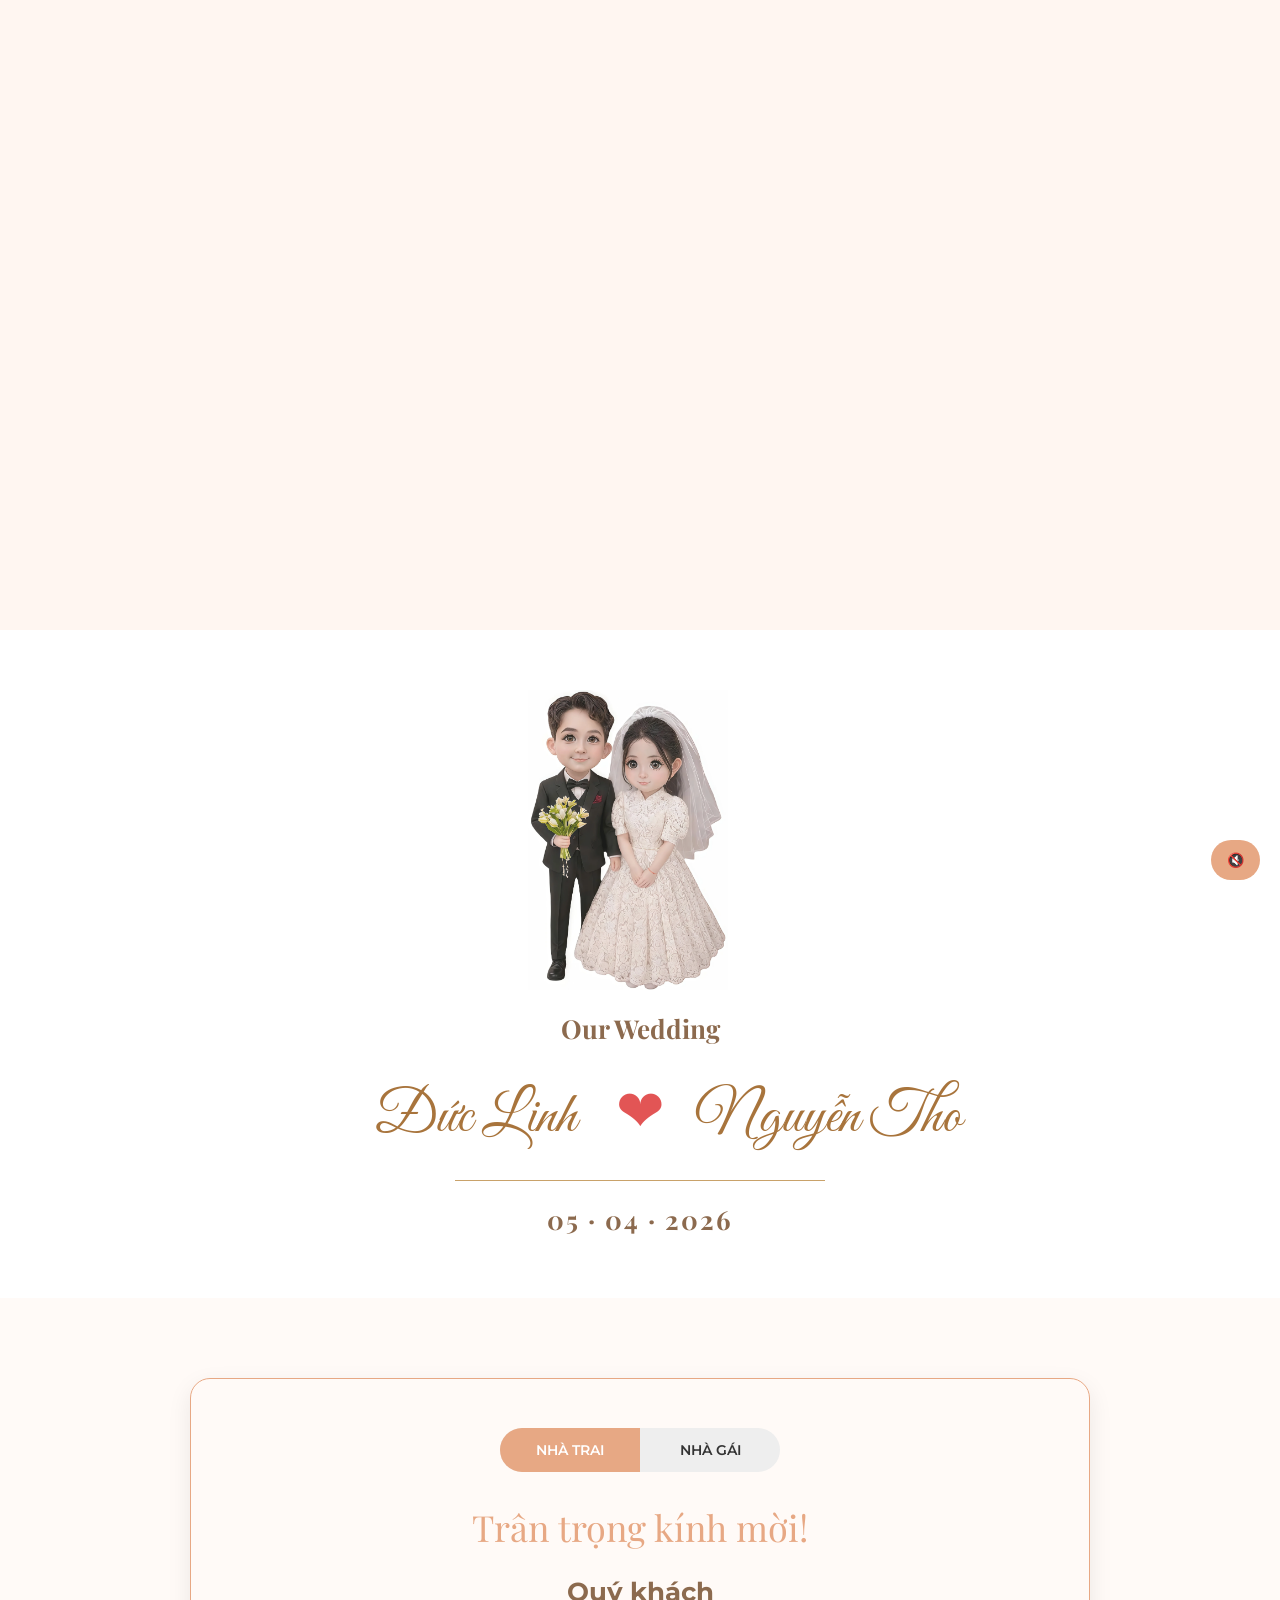
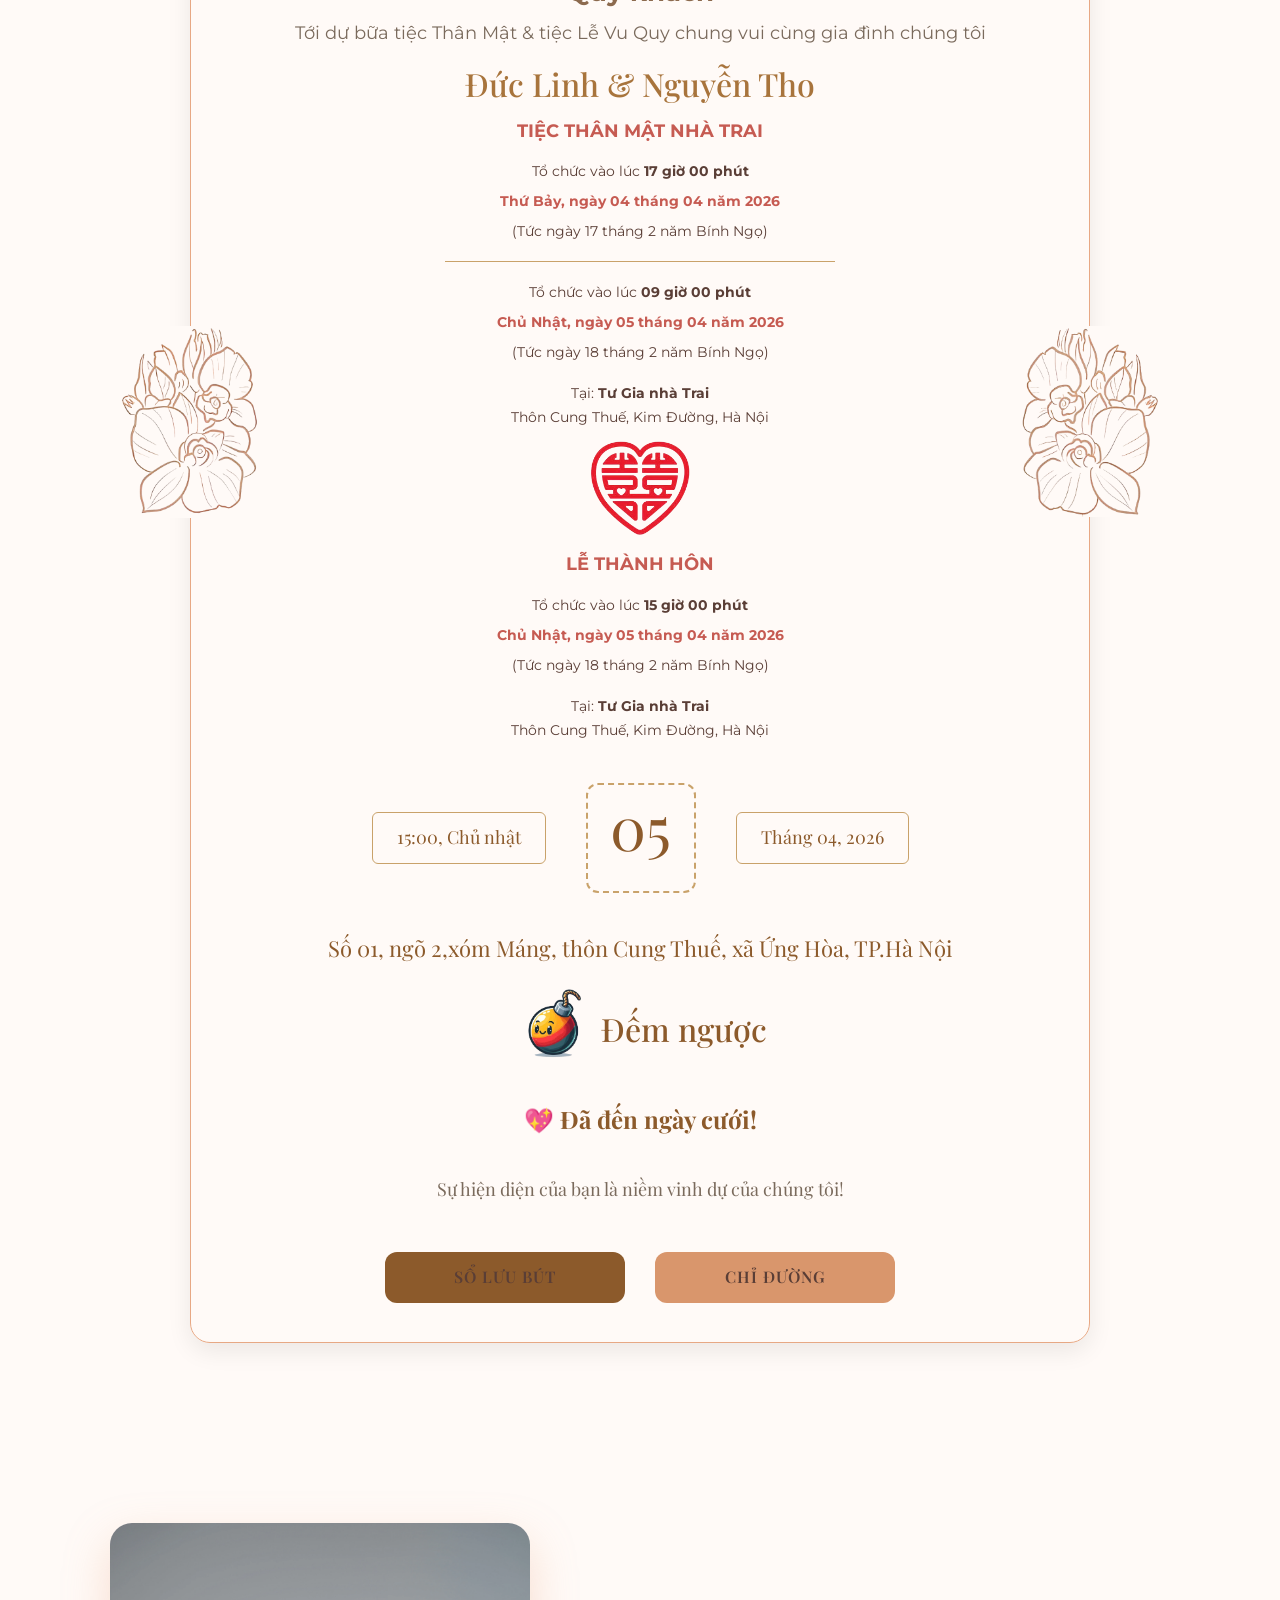
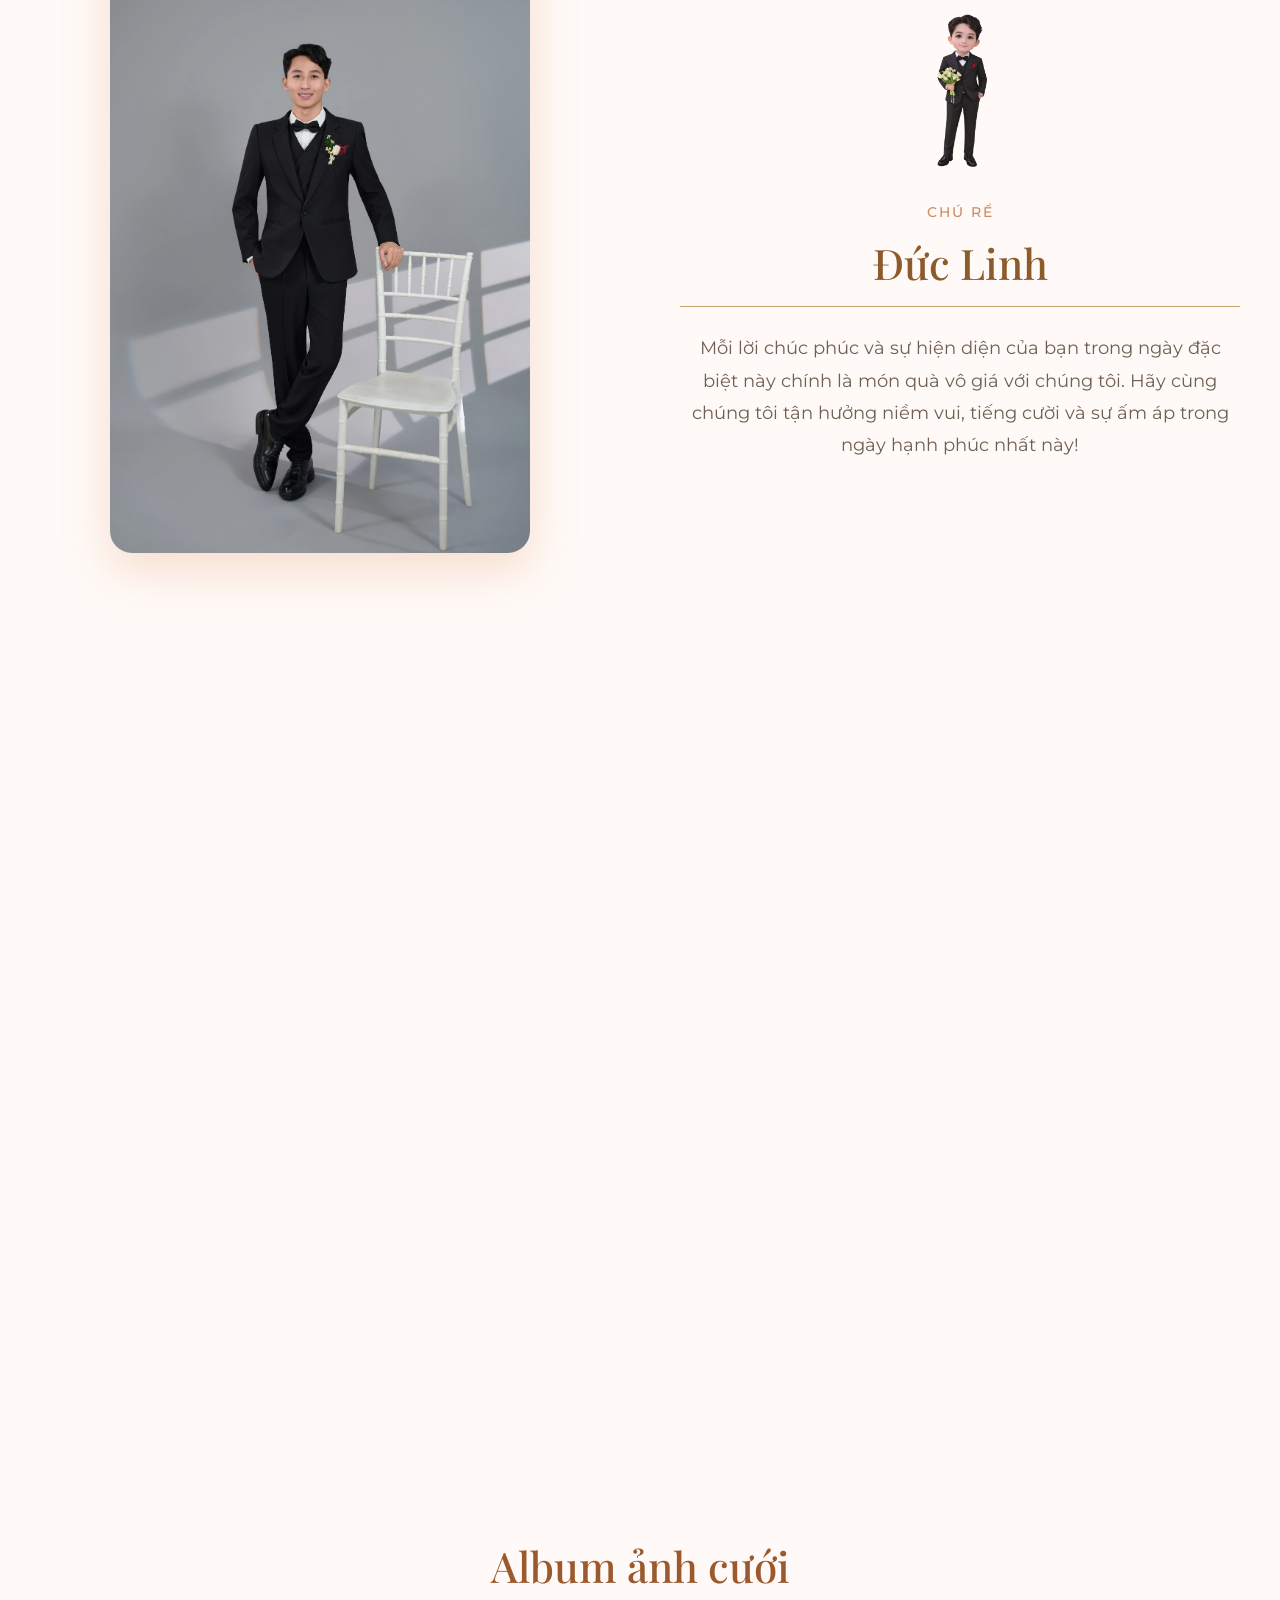
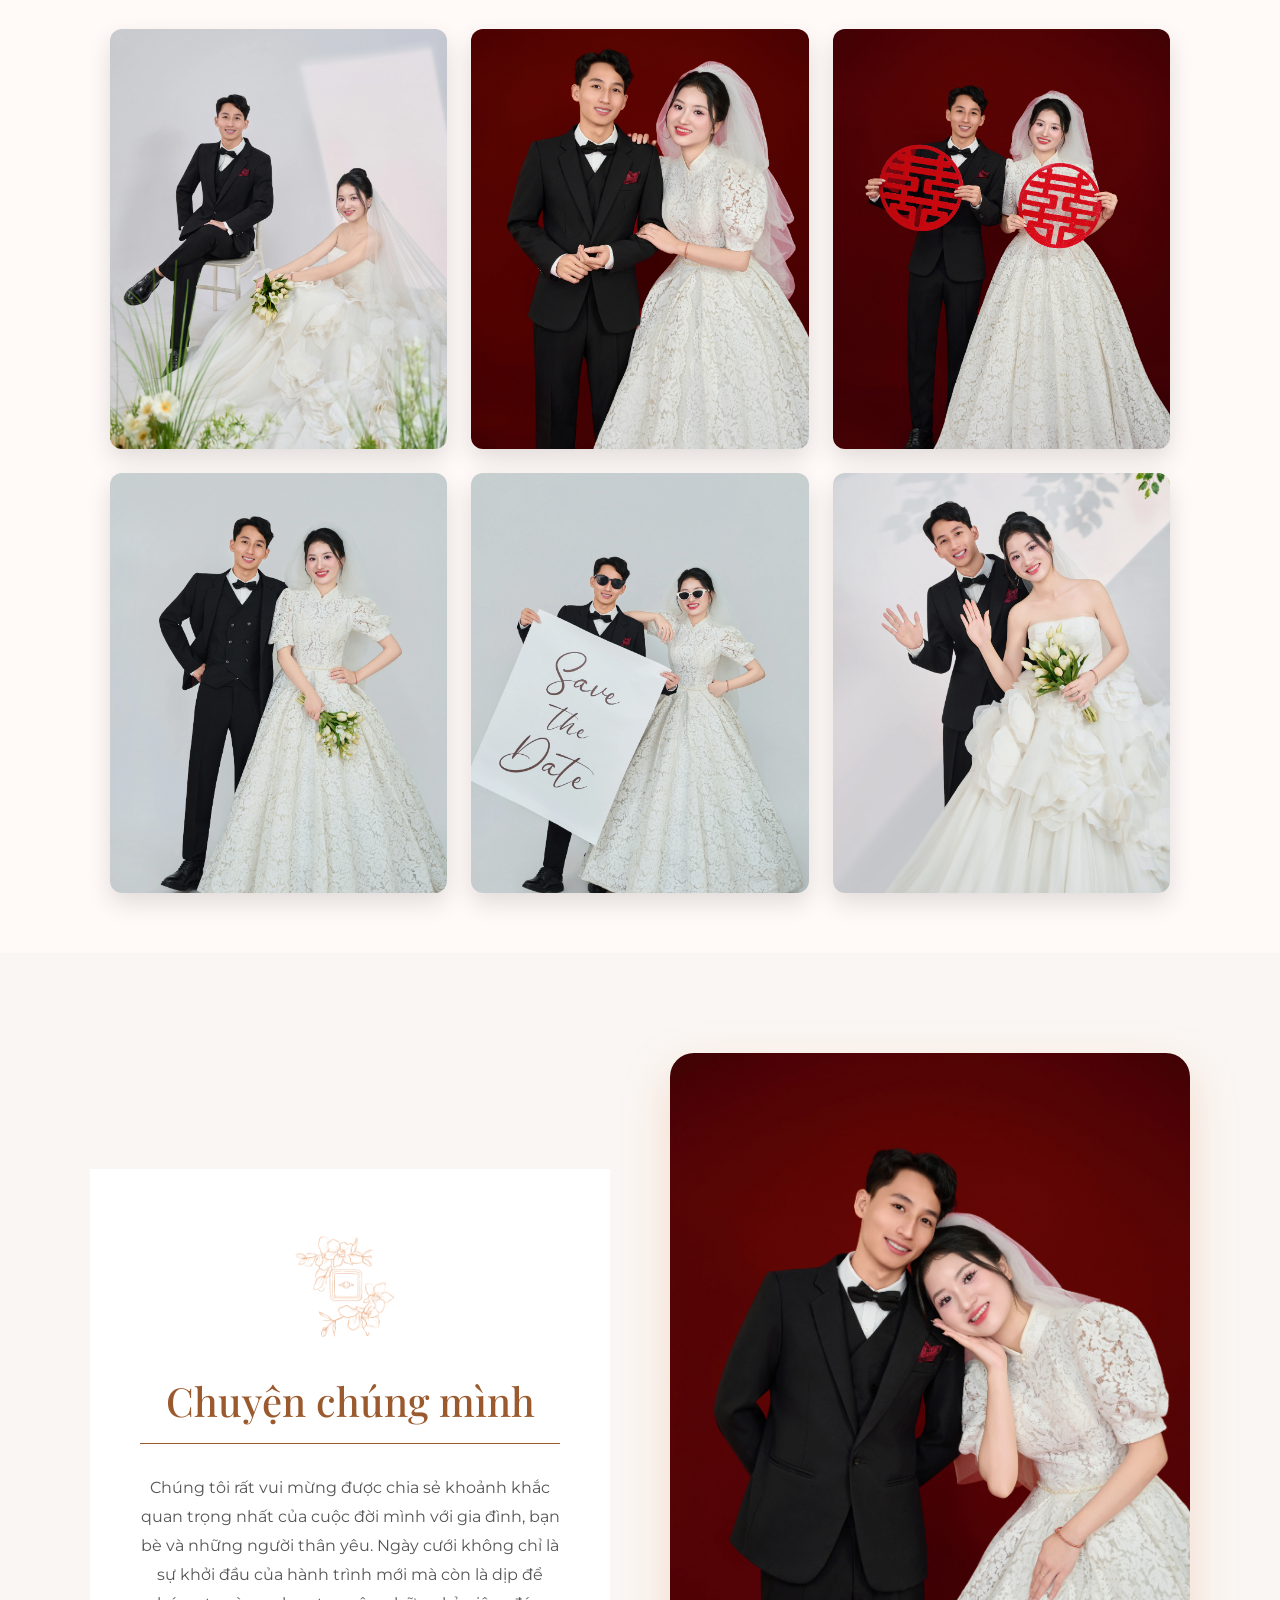
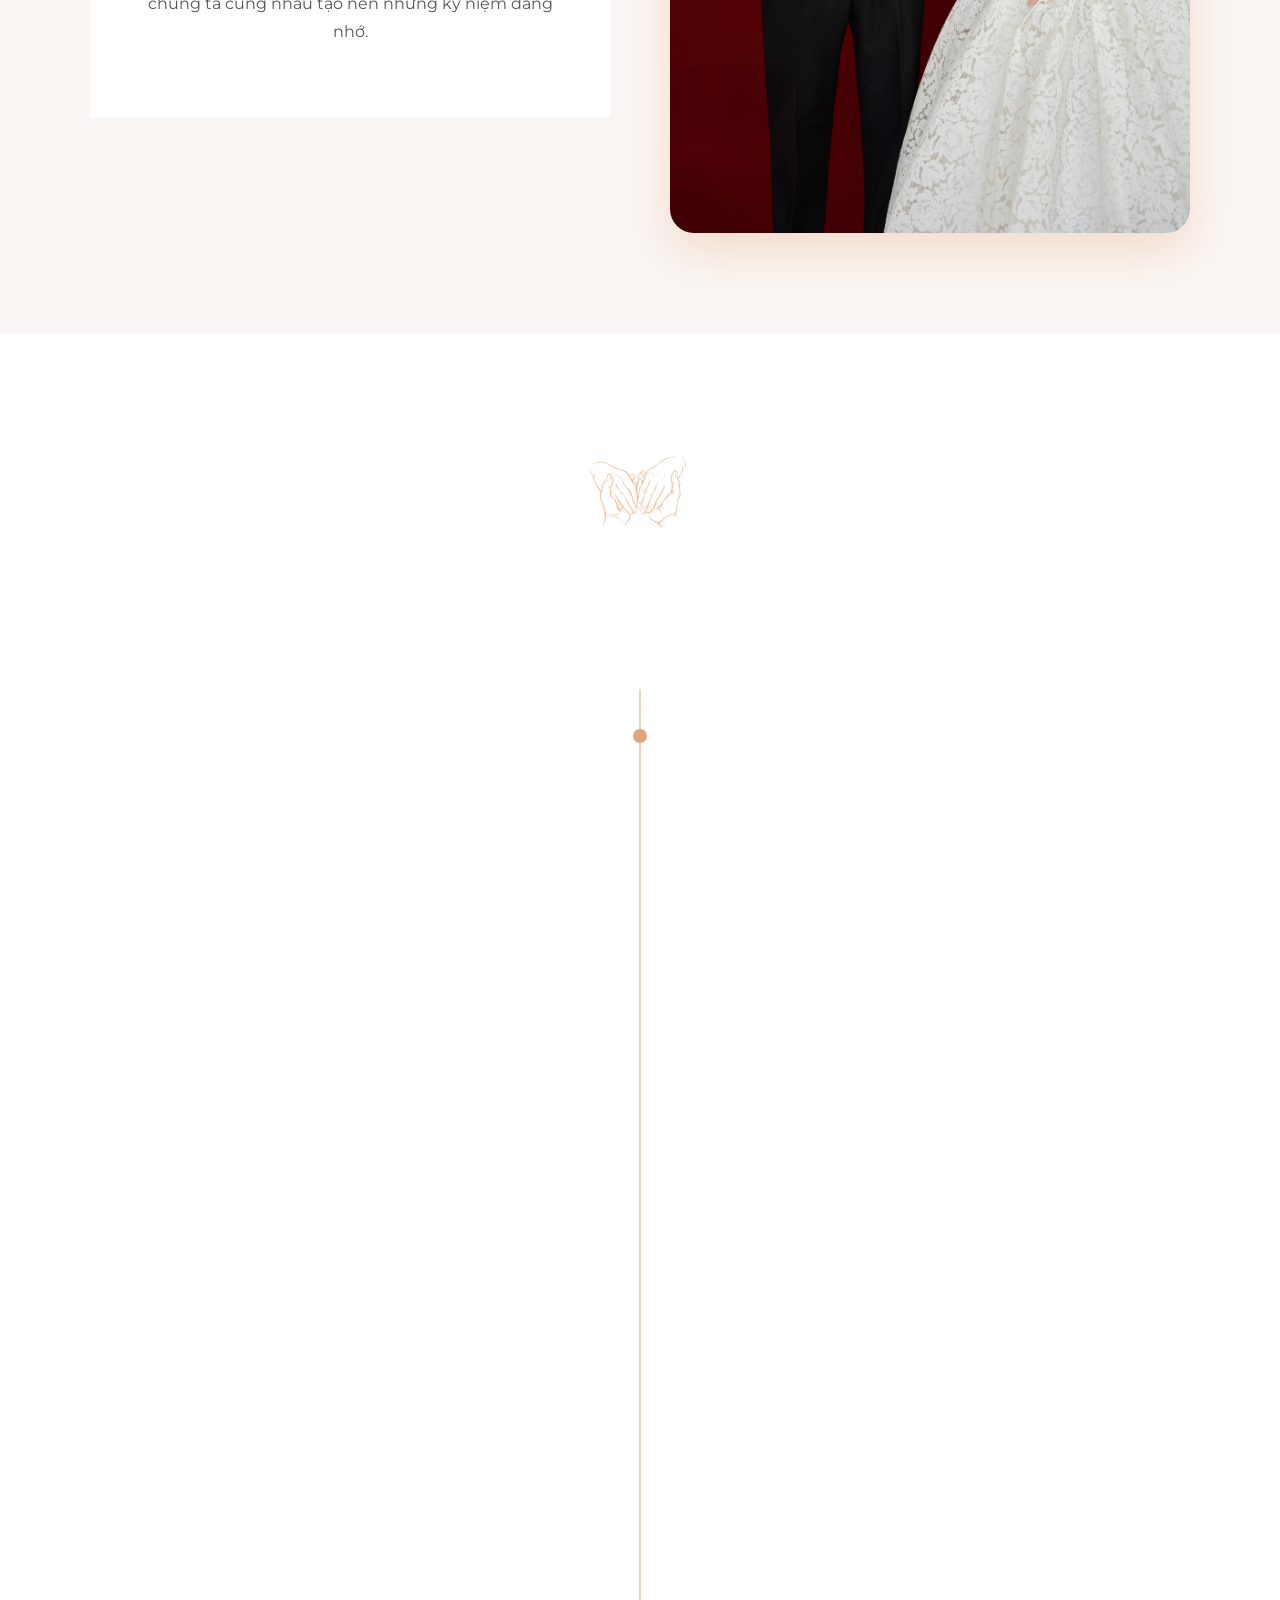
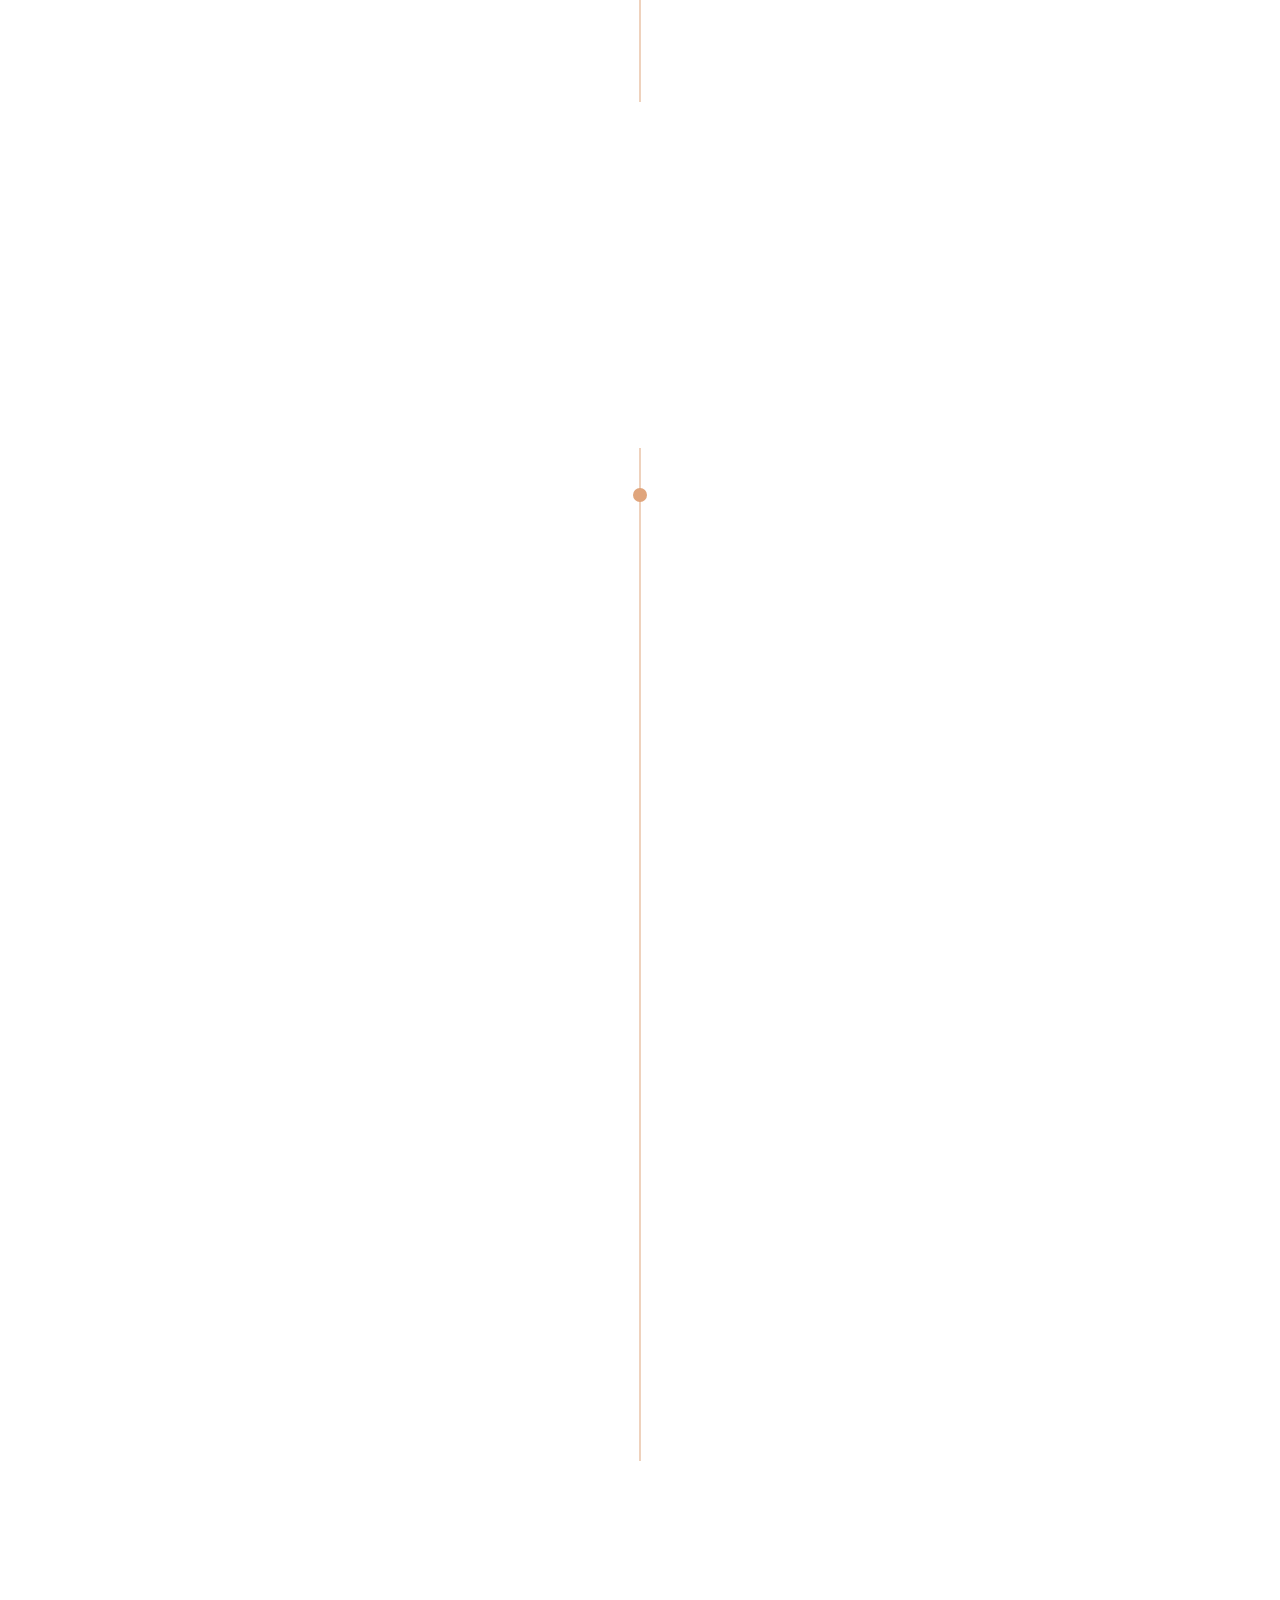
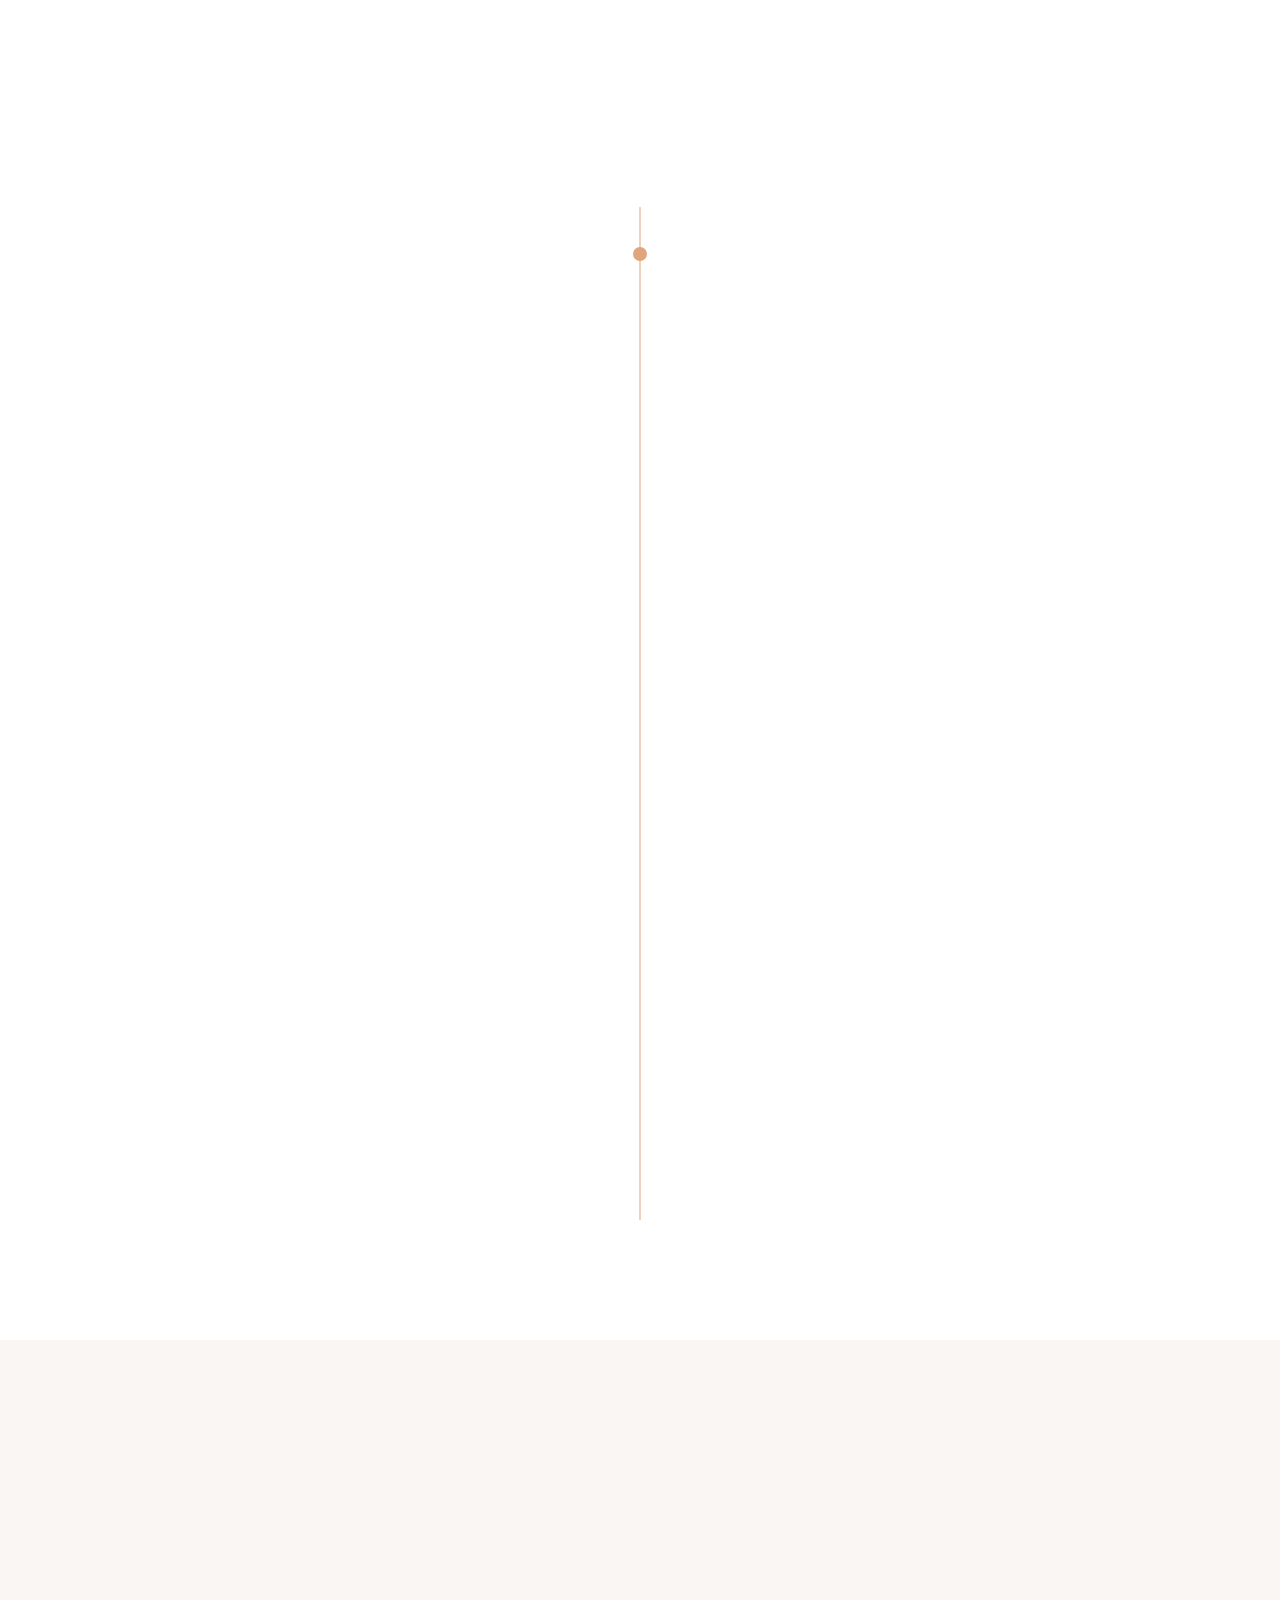
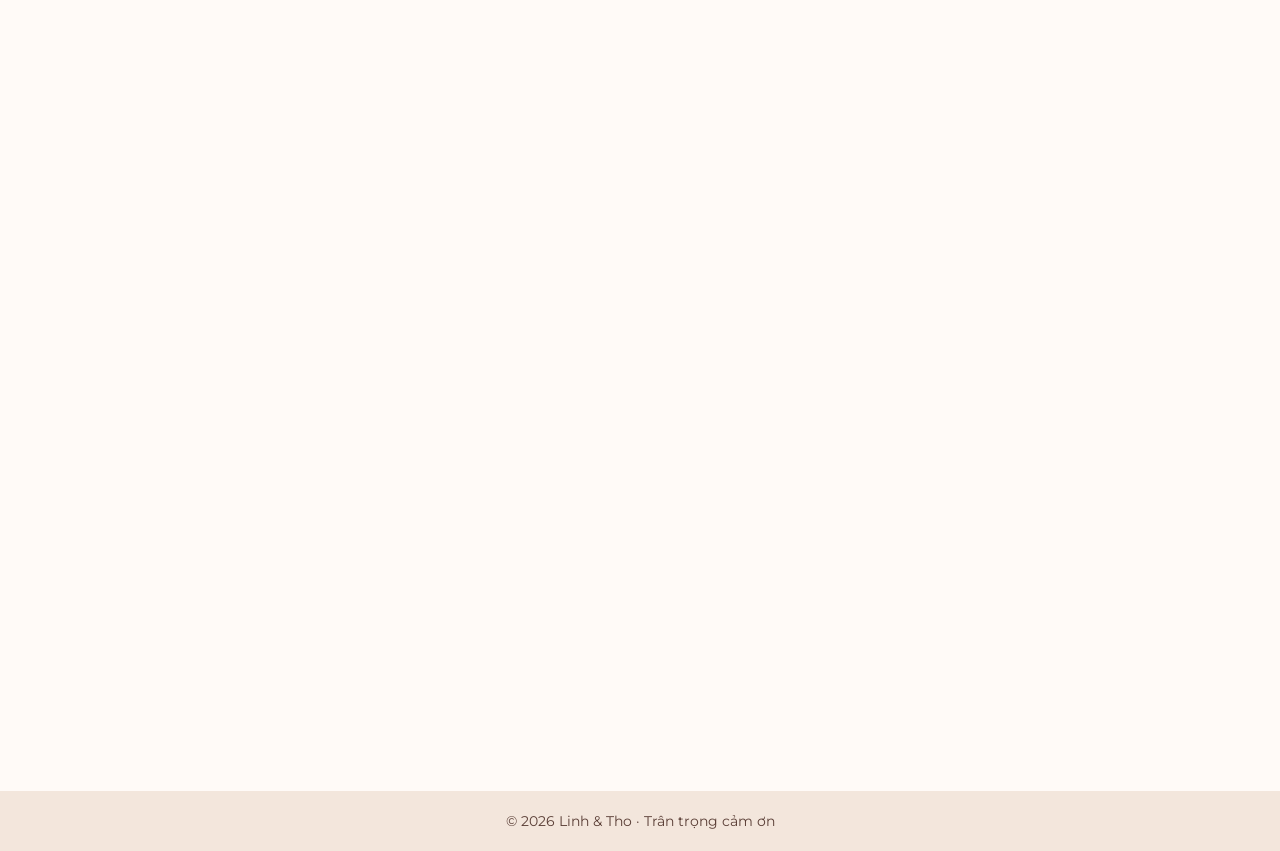
==== commit 87e43911: "upload bootstrap and jquery" ====
--- a/index.html
+++ b/index.html
@@ -1,677 +1,677 @@
-<!DOCTYPE html>
-<html>
-
-<head>
-    <meta charset="UTF-8" />
-    <meta name="viewport" content="width=device-width, initial-scale=1.0">
-    <title> Thiệp cưới Linh & Tho</title>
-    <link href="https://cdn.jsdelivr.net/npm/bootstrap@3.4.1/dist/css/bootstrap.min.css" rel="stylesheet">
-    <link rel="stylesheet" href="assets/css/site.css">
-    <link rel="stylesheet" href="assets/css/main.css">
-    <script src="https://cdn.jsdelivr.net/npm/modernizr@2.8.3/modernizr.min.js"></script>
-    <!-- Google Font -->
-    <link
-        href="https://fonts.googleapis.com/css2?family=Great+Vibes&family=Montserrat:wght@300;400;600&family=Playfair+Display:wght@400;600&display=swap"
-        rel="stylesheet">
-    <link rel="preload" as="image"
-        href="https://cdn.jsdelivr.net/gh/linh3t261026-sketch/mywedding-assets/images/Anhthiep.webp"
-        fetchpriority="high">
-    <link rel="preload" as="image"
-        href="https://cdn.jsdelivr.net/gh/linh3t261026-sketch/mywedding-assets/images/TOM02937.webp"
-        fetchpriority="high">
-    <link rel="preload" as="image"
-        href="https://cdn.jsdelivr.net/gh/linh3t261026-sketch/mywedding-assets/images/picturecoming.webp"
-        fetchpriority="high">
-
-</head>
-
-<body>
-
-    <div id="red-envelope">
-        <div class="envelope-panel left"></div>
-        <div class="envelope-panel right"></div>
-    </div>
-
-    <!-- Nhạc nền -->
-    <audio id="bg-music" loop>
-        <source src="https://cdn.jsdelivr.net/gh/linh3t261026-sketch/mywedding-assets/music/YEHMN.mp3"
-            type="audio/mpeg">
-    </audio>
-    <button id="music-btn" class="music-btn">
-        🔇
-    </button>
-
-    <!-- CHÚNG TÔI CƯỚI -->
-    <section class="classic-couple-section">
-        <div class="classic-cover"></div>
-
-        <div class="classic-card">
-
-            <div class="flower-icon fade-up">
-                <img src="https://cdn.jsdelivr.net/gh/linh3t261026-sketch/mywedding-assets/images/picturecoming.webp"
-                    alt="Ảnh cô dâu chú rể">
-            </div>
-
-            <div class="classic-subtitle fade-up delay-1" id="Our_Weeding">
-                Our Wedding
-            </div>
-
-            <div class="classic-names fade-up delay-2 name-balance">
-                <span class="name left">Đức Linh</span>
-                <span class="heart">❤</span>
-                <span class="name left">Nguyễn Tho</span>
-            </div>
-
-            <div class="classic-divider fade-up delay-3"></div>
-
-            <div class="classic-date fade-up delay-3" id="TimeLine">
-                05 · 04 · 2026
-            </div>
-
-        </div>
-
-    </section>
-    <!--===== TRÂN TRỌNG KÍNH MỜI -->
-    <section class="invitation-section">
-        <div class="invitation-box">
-            <img class="invitation-flower left"
-                src="https://cdn.jsdelivr.net/gh/linh3t261026-sketch/mywedding-assets/images/picture2.webp"
-                alt="Hoa trái">
-
-            <img class="invitation-flower right"
-                src="https://cdn.jsdelivr.net/gh/linh3t261026-sketch/mywedding-assets/images/picture3.webp"
-                alt="Hoa phải">
-            <!-- TOGGLE BUTTON -->
-            <div class="family-toggle">
-                <button class="toggle-btn active" data-target="nha-trai">NHÀ TRAI</button>
-                <button class="toggle-btn" data-target="nha-gai">NHÀ GÁI</button>
-            </div>
-            <div class="invitation-title">Trân trọng kính mời!</div>
-            <p class="guest">Quý khách</p>
-            <div class="invitation-subtitle">
-                Tới dự bữa tiệc Thân Mật & tiệc Lễ Vu Quy
-                chung vui cùng gia đình chúng tôi
-            </div>
-            <div class="family-content">
-                <!-- NHÀ TRAI -->
-                <div id="nha-trai" class="family-box active">
-                    <h2 class="names">
-                        <span>Đức Linh</span>
-                        <span class="and">&</span>
-                        <span>Nguyễn Tho</span>
-                    </h2>
-
-                    <h4 class="title red">TIỆC THÂN MẬT NHÀ TRAI</h4>
-
-                    <p>Tổ chức vào lúc <strong>17 giờ 00 phút</strong></p>
-                    <p class="red">Thứ Bảy, ngày 04 tháng 04 năm 2026</p>
-                    <p>(Tức ngày 17 tháng 2 năm Bính Ngọ)</p>
-                    <div class="classic-divider fade-up delay-3"></div>
-                    <p>Tổ chức vào lúc <strong>09 giờ 00 phút</strong></p>
-                    <p class="red">Chủ Nhật, ngày 05 tháng 04 năm 2026</p>
-                    <p>(Tức ngày 18 tháng 2 năm Bính Ngọ)</p>
-
-                    <p class="location">
-                        Tại: <strong>Tư Gia nhà Trai</strong><br>
-                        Thôn Cung Thuế, Kim Đường, Hà Nội
-                    </p>
-                    <img class="chuhy_icon"
-                        src="https://cdn.jsdelivr.net/gh/linh3t261026-sketch/mywedding-assets/images/ChuHy.webp"
-                        alt="Chữ hỷ">
-                    <h4 class="title red">LỄ THÀNH HÔN</h4>
-                    <p>Tổ chức vào lúc <strong>15 giờ 00 phút</strong></p>
-                    <p class="red">Chủ Nhật, ngày 05 tháng 04 năm 2026</p>
-                    <p>(Tức ngày 18 tháng 2 năm Bính Ngọ)</p>
-                    <p class="location">
-                        Tại: <strong>Tư Gia nhà Trai</strong><br>
-                        Thôn Cung Thuế, Kim Đường, Hà Nội
-                    </p>
-                    <div class="invitation-content">
-                        <div class="invitation-date">
-                            <div class="invitation-date-box">15:00, Chủ nhật</div>
-                            <div class="invitation-day"><span>05</span></div>
-                            <div class="invitation-date-box">Tháng 04, 2026</div>
-                        </div>
-
-                        <div class="invitation-address">
-                            Số 01, ngõ 2,xóm Máng, thôn Cung Thuế, xã Ứng Hòa, TP.Hà Nội
-                        </div>
-                        <!-- ĐẾM NGƯỢC -->
-                        <section>
-                            <h2>
-                                <span class="icon-wrap">
-                                    <img class="bomb-icon"
-                                        src="https://cdn.jsdelivr.net/gh/linh3t261026-sketch/mywedding-assets/images/picture4.webp"
-                                        alt="Bom">
-                                </span>
-
-                                <span>Đếm ngược</span>
-                            </h2>
-                            <div class="countdown" data-time="2026-04-05T15:00:00"></div>
-                        </section>
-                        <div class="invitation-note">
-                            Sự hiện diện của bạn là niềm vinh dự của chúng tôi!
-                        </div>
-
-                    </div>
-                    <div class="invitation-actions">
-                        <a href="#guestbook" class="invitation-btn wish">
-                            SỔ LƯU BÚT
-                        </a>
-                        <a href="https://maps.app.goo.gl/jLwG2mZ5uS9A4Zad9" target="_blank" class="invitation-btn rsvp">
-                            CHỈ ĐƯỜNG
-                        </a>
-                    </div>
-                </div>
-
-                <!-- NHÀ GÁI -->
-                <div id="nha-gai" class="family-box">
-
-                    <h2 class="names">
-                        <span>Nguyễn Tho</span>
-                        <span class="and">&</span>
-                        <span>Đức Linh</span>
-                    </h2>
-
-                    <h4 class="title red">TIỆC THÂN MẬT NHÀ GÁI</h4>
-
-                    <p>Tổ chức vào lúc <strong>17 giờ 00 phút</strong></p>
-                    <p class="red">Thứ Bảy, ngày 04 tháng 04 năm 2026</p>
-                    <p>(Tức ngày 17 tháng 2 năm Bính Ngọ)</p>
-                    <div class="classic-divider fade-up delay-3"></div>
-                    <p>Tổ chức vào lúc <strong>09 giờ 00 phút</strong></p>
-                    <p class="red">Chủ Nhật, ngày 05 tháng 04 năm 2026</p>
-                    <p>(Tức ngày 18 tháng 2 năm Bính Ngọ)</p>
-
-                    <p class="location">
-                        Tại: <strong>Tư Gia nhà Gái</strong><br>
-                        Thôn Chi Nê, Phú Nghĩa, Hà Nội
-                    </p>
-                    <img class="chuhy_icon"
-                        src="https://cdn.jsdelivr.net/gh/linh3t261026-sketch/mywedding-assets/images/ChuHy.webp"
-                        alt="Chữ hỷ">
-                    <h4 class="title red">LỄ VU QUY</h4>
-                    <p>Tổ chức vào lúc <strong>13 giờ 00 phút</strong></p>
-                    <p class="red">Chủ Nhật, ngày 05 tháng 04 năm 2026</p>
-                    <p>(Tức ngày 18 tháng 2 năm Bính Ngọ)</p>
-                    <p class="location">
-                        Tại: <strong>Tư Gia nhà Gái</strong><br>
-                        Thôn Chi Nê, Phú Nghĩa, Hà Nội
-                    </p>
-                    <div class="invitation-content">
-                        <div class="invitation-date">
-                            <div class="invitation-date-box">13:00, Chủ nhật</div>
-                            <div class="invitation-day"><span>05</span></div>
-                            <div class="invitation-date-box">Tháng 04, 2026</div>
-                        </div>
-
-                        <div class="invitation-address">
-                            Thôn Chi Nê, Phú Nghĩa, Hà Nội
-                        </div>
-
-                        <!-- ĐẾM NGƯỢC -->
-                        <section>
-                            <h2>
-                                <img class="bomb-icon"
-                                    src="https://cdn.jsdelivr.net/gh/linh3t261026-sketch/mywedding-assets/images/picture4.webp"
-                                    alt="Bom"> Đếm ngược
-                            </h2>
-                            <div class="countdown" data-time="2026-04-05T13:00:00"></div>
-                        </section>
-                        <div class="invitation-note">
-                            Sự hiện diện của bạn là niềm vinh dự của chúng tôi!
-                        </div>
-                    </div>
-
-                    <div class="invitation-actions">
-                        <a href="#guestbook" class="invitation-btn wish">
-                            SỔ LƯU BÚT
-                        </a>
-                        <a href="https://maps.app.goo.gl/ACVinFU7VKL1tm6j6" target="_blank" class="invitation-btn rsvp">
-                            CHỈ ĐƯỜNG
-                        </a>
-
-                    </div>
-                </div>
-
-            </div>
-
-
-
-        </div>
-    </section>
-
-    <!-- chú rể -->
-    <section class="groom-section">
-        <div class="groom-container">
-
-            <!-- Ảnh -->
-            <div class="groom-image">
-                <img src="https://cdn.jsdelivr.net/gh/linh3t261026-sketch/mywedding-assets/images/TOM02731.webp"
-                    alt="Chú rể">
-            </div>
-
-            <!-- Nội dung -->
-            <div class="groom-content">
-                <div>
-                    <img class="groom-icon"
-                        src="https://cdn.jsdelivr.net/gh/linh3t261026-sketch/mywedding-assets/images/picture5.webp"
-                        alt="chú rể icon">
-                </div>
-                <h4>CHÚ RỂ</h4>
-                <h2>Đức Linh</h2>
-                <div class="groom-divider"></div>
-                <p>
-                    Mỗi lời chúc phúc và sự hiện diện của bạn trong ngày đặc biệt
-                    này chính là món quà vô giá với chúng tôi. Hãy cùng chúng tôi
-                    tận hưởng niềm vui, tiếng cười và sự ấm áp trong ngày hạnh phúc
-                    nhất này!
-                </p>
-            </div>
-
-        </div>
-    </section>
-    <!-- cô dâu -->
-    <section class="bride-section">
-        <div class="bride-container">
-
-            <!-- Nội dung -->
-            <div class="bride-content">
-                <div>
-                    <img class="bride-icon"
-                        src="https://cdn.jsdelivr.net/gh/linh3t261026-sketch/mywedding-assets/images/picturebride.webp"
-                        alt="cô dâu icon">
-                </div>
-                <h4>CÔ DÂU</h4>
-                <h2>Nguyễn Tho</h2>
-                <div class="bride-divider"></div>
-                <p>
-                    Hành trình yêu thương của chúng tôi được viết nên từ sự đồng hành
-                    và chúc phúc của những người thân yêu. Xin cảm ơn vì đã đến,
-                    đã mỉm cười và cùng chúng tôi lưu giữ khoảnh khắc thiêng liêng và
-                    hạnh phúc này!
-                </p>
-            </div>
-
-            <!-- Ảnh -->
-            <div class="bride-image">
-                <img src="https://cdn.jsdelivr.net/gh/linh3t261026-sketch/mywedding-assets/images/TOM03177.webp"
-                    alt="Cô dâu">
-            </div>
-
-        </div>
-    </section>
-    <!-- Album ảnh -->
-    <section class="wedding-album">
-        <h2 class="album-title">Album ảnh cưới</h2>
-
-        <div class="album-grid">
-            <img src="https://cdn.jsdelivr.net/gh/linh3t261026-sketch/mywedding-assets/images/TOM02460.webp"
-                alt="Ảnh cưới 1">
-            <img src="https://cdn.jsdelivr.net/gh/linh3t261026-sketch/mywedding-assets/images/TOM02910.webp"
-                alt="Ảnh cưới 2">
-            <img src="https://cdn.jsdelivr.net/gh/linh3t261026-sketch/mywedding-assets/images/TOM03055.webp"
-                alt="Ảnh cưới 3">
-            <img src="https://cdn.jsdelivr.net/gh/linh3t261026-sketch/mywedding-assets/images/TOM03122.webp"
-                alt="Ảnh cưới 4">
-            <img src="https://cdn.jsdelivr.net/gh/linh3t261026-sketch/mywedding-assets/images/TOM03173.webp"
-                alt="Ảnh cưới 5">
-            <img src="https://cdn.jsdelivr.net/gh/linh3t261026-sketch/mywedding-assets/images/TOM01867.webp"
-                alt="Ảnh cưới 6">
-        </div>
-    </section>
-    <!-- Chuyện chúng mình -->
-    <section class="our-story scroll-section">
-        <div class="story-wrapper">
-
-            <div class="story-text scroll-animate">
-                <div class="story-icon">
-                    <img class="groom-icon"
-                        src="https://cdn.jsdelivr.net/gh/linh3t261026-sketch/mywedding-assets/images/pitcture9.webp"
-                        alt="chuyện chúng mình icon">
-                </div>
-                <h2>Chuyện chúng mình</h2>
-                <div class="story-line"></div>
-                <p>
-                    Chúng tôi rất vui mừng được chia sẻ khoảnh khắc quan trọng nhất của cuộc đời mình
-                    với gia đình, bạn bè và những người thân yêu. Ngày cưới không chỉ là sự khởi đầu
-                    của hành trình mới mà còn là dịp để chúng ta cùng nhau tạo nên những kỷ niệm đáng nhớ.
-                </p>
-            </div>
-
-            <div class="story-image scroll-animate">
-                <img src="https://cdn.jsdelivr.net/gh/linh3t261026-sketch/mywedding-assets/images/TOM02852.webp"
-                    alt="Chuyện chúng mình">
-            </div>
-
-        </div>
-    </section>
-    <!-- NGÀY 18 - 09 - 2023 -->
-    <section class="timeline-section">
-        <div class="timeline-icon">
-            <img class="groom-icon"
-                src="https://cdn.jsdelivr.net/gh/linh3t261026-sketch/mywedding-assets/images/picture10.webp"
-                alt="chuyện chúng mình icon">
-        </div>
-
-        <div class="timeline-date scroll-animate">
-            NGÀY 07 - 11 - 2023
-        </div>
-
-        <div class="timeline-container">
-
-            <div class="timeline-image scroll-animate">
-                <img src="https://cdn.jsdelivr.net/gh/linh3t261026-sketch/mywedding-assets/images/TOM03311.webp"
-                    alt="Lần đầu gặp nhau">
-            </div>
-
-            <div class="timeline-line">
-                <span class="dot"></span>
-            </div>
-
-            <div class="timeline-content scroll-animate">
-                <h3>
-                    Lần đầu gặp nhau
-                    <img src="https://cdn.jsdelivr.net/gh/linh3t261026-sketch/mywedding-assets/images/picture11.webp"
-                        alt="Lần đầu gặp nhau" class="event_icon icon_hidden">
-                </h3>
-                <div class="timeline-contentmobile scroll-animate">
-                    07 - 11 - 2022
-                </div>
-                <div class="content-line"></div>
-                <p>
-                    Chúng tôi gặp nhau khi làm cùng bộ phận trong một công ty tưởng chừng chỉ là những đồng nghiệp bình
-                    thường, nhưng lại mở ra hành trình rất đặt biệt bởi câu nói :"Em không yêu anh Linh đâu, có hợp tuổi
-                    đâu mà yêu"
-                </p>
-            </div>
-
-        </div>
-    </section>
-
-    <section class="timeline-section">
-        <div class="timeline-date scroll-animate">
-            NGÀY 29 - 12 - 2024
-        </div>
-
-        <div class="timeline-container reverse">
-
-
-            <div class="timeline-content scroll-animate" id="first-trip">
-                <h3>
-
-                    <img src="https://cdn.jsdelivr.net/gh/linh3t261026-sketch/mywedding-assets/images/picture11.webp"
-                        alt="Chuyến đi đầu tiên" class="event_icon icon_hidden">
-                    Chuyến đi đầu tiên
-
-                </h3>
-                <div class="timeline-contentmobile scroll-animate">
-                    29 - 12 - 2024
-                </div>
-                <div class="content-line"></div>
-                <p>
-                    Chuyến đi đầu tiên không quá dài, nhưng đủ để chúng tôi hiểu rằng: đi cùng nhau quan trọng hơn là đi
-                    đến đâu!
-                </p>
-            </div>
-
-            <div class="timeline-line">
-                <span class="dot"></span>
-            </div>
-
-            <div class="timeline-image scroll-animate">
-                <img src="https://cdn.jsdelivr.net/gh/linh3t261026-sketch/mywedding-assets/images/TOM03339.webp"
-                    alt="Chuyến đi đầu tiên">
-            </div>
-        </div>
-    </section>
-
-    <section class="timeline-section">
-        <div class="timeline-date scroll-animate">
-            NGÀY 11 - 05 - 2025
-        </div>
-
-        <div class="timeline-container">
-
-            <div class="timeline-image scroll-animate">
-                <img src="https://cdn.jsdelivr.net/gh/linh3t261026-sketch/mywedding-assets/images/TOM03698.webp"
-                    alt="Kỷ niệm đáng nhớ">
-            </div>
-
-            <div class="timeline-line">
-                <span class="dot"></span>
-            </div>
-
-            <div class="timeline-content scroll-animate">
-                <h3>
-                    Kỷ niệm đáng nhớ
-                    <img src="https://cdn.jsdelivr.net/gh/linh3t261026-sketch/mywedding-assets/images/picture11.webp"
-                        alt="Kỷ niệm đáng nhớ" class="event_icon icon_hidden">
-                </h3>
-                <div class="timeline-contentmobile scroll-animate">
-                    11 - 05 - 2025
-                </div>
-                <div class="content-line"></div>
-                <p>
-                    Giữa những điều bình dị của cuộc sống, chúng tôi đã cùng nhau tạo nên những kỷ niệm nhỏ bé nhưng đủ
-                    để nhớ mãi!
-                </p>
-            </div>
-
-        </div>
-    </section>
-
-    <section class="event-section">
-        <h2 class="event-title scroll-animate">Sự kiện</h2>
-
-        <div class="event-list">
-
-            <!-- ĂN HỎI -->
-            <div class="event-item scroll-animate">
-                <div class="event-icon">
-                    <img src="https://cdn.jsdelivr.net/gh/linh3t261026-sketch/mywedding-assets/images/picture12.webp"
-                        alt="Lần đầu gặp nhau" class="event_icon">
-                </div>
-                <h3>Ăn hỏi</h3>
-                <div class="event-line"></div>
-                <p class="event-address">
-                    Thôn Chi Nê, Phú Nghĩa, Hà Nội
-                </p>
-                <p class="event-time">09:00 04/04/2026</p>
-
-
-
-            </div>
-
-            <!-- ĐÓN DÂU -->
-            <div class="event-item scroll-animate">
-                <div class="event-icon">
-                    <img src="https://cdn.jsdelivr.net/gh/linh3t261026-sketch/mywedding-assets/images/picture13.webp"
-                        alt="Lần đầu gặp nhau" class="event_icon">
-                </div>
-                <h3>Đón dâu</h3>
-                <div class="event-line"></div>
-                <p class="event-address">
-                    Thôn Chi Nê, Phú Nghĩa, Hà Nội
-                </p>
-                <p class="event-time">13:00 05/04/2026</p>
-
-            </div>
-
-            <!-- TIỆC CƯỚI -->
-            <div class="event-item scroll-animate">
-                <div class="event-icon">
-                    <img src="https://cdn.jsdelivr.net/gh/linh3t261026-sketch/mywedding-assets/images/picture14.webp"
-                        alt="Lần đầu gặp nhau" class="event_icon">
-                </div>
-                <h3>Tiệc cưới</h3>
-                <div class="event-line"></div>
-                <p class="event-address">
-                    Thôn Cung Thuế, Ứng Hòa, Hà Nội
-                </p>
-                <p class="event-time">15:00 05/04/2026</p>
-
-            </div>
-
-        </div>
-    </section>
-    <!--Sổ lưu bút-->
-    <form class="guestbook-section" id="guestbook">
-        <div class="guestbook-box scroll-animate">
-
-            <div class="guestbook-love">
-                <img class="homthu-icon"
-                    src="https://cdn.jsdelivr.net/gh/linh3t261026-sketch/mywedding-assets/images/homthu.webp"
-                    alt="love">
-            </div>
-
-            <div class="guestbook-title">
-                Sổ lưu bút
-            </div>
-
-            <div class="form-group">
-                <label>Họ tên của bạn</label>
-                <input type="text" name="fullname" placeholder="Nhập họ tên" />
-            </div>
-
-            <div class="form-group">
-                <label>Số điện thoại</label>
-                <input type="tel" name="phone" placeholder="Nhập số điện thoại" />
-            </div>
-
-            <div class="form-group">
-                <label>Bạn sẽ tham gia chứ?</label>
-                <div class="option">
-                    <label><input type="radio" name="join" value="Có"> Có, tôi sẽ tham gia</label>
-                    <label><input type="radio" name="join" value="Không"> Xin lỗi, tôi bận mất rồi</label>
-                </div>
-            </div>
-
-
-            <div id="join-extra">
-                <div class="form-group">
-                    <label>Bạn là khách mời của ai?</label>
-                    <div class="option">
-                        <label><input type="checkbox" name="guestOf" value="Cô Dâu"> Cô Dâu</label>
-                        <label><input type="checkbox" name="guestOf" value="Chú Rể"> Chú Rể</label>
-                    </div>
-
-                </div>
-                <div class="form-group">
-                    <label>Bạn sẽ tham gia bữa tiệc nào?</label>
-                    <select name="party">
-                        <option value="Nhà gái">Tiệc nhà gái</option>
-                        <option value="Nhà trai">Tiệc nhà trai</option>
-                        <option value="Cả hai">Cả hai</option>
-                    </select>
-                </div>
-
-                <div class="form-group">
-                    <label>Bạn đi bao nhiêu người?</label>
-                    <select name="people">
-                        <option value="1">1 người</option>
-                        <option value="2">2 người</option>
-                        <option value="3">3 người</option>
-                        <option value="4">4 người</option>
-                    </select>
-                </div>
-
-                <div class="form-group">
-                    <label>Gửi lời chúc mừng cho cô dâu chú rể</label>
-                    <textarea name="message" placeholder="Nhập lời chúc của bạn (tối đa 3000 ký tự) *"></textarea>
-                </div>
-
-            </div>
-
-
-            <button type="submit">Phản hồi</button>
-            <!--<a href="./GuestList.html">
-                <button type="button">Xem danh sách khách mời</button>
-            </a>-->
-
-        </div>
-    </form>
-
-    <section class="gift-section">
-        <div class="gift-container">
-
-            <!-- TRÁI -->
-            <div class="gift-box">
-                <img class="gift-icon"
-                    src="https://cdn.jsdelivr.net/gh/linh3t261026-sketch/mywedding-assets/images/picture16.webp"
-                    alt="Icon">
-
-                <div class="gift-title">Hộp mừng cưới</div>
-
-                <div class="gift-desc">
-                    Nếu có thể, bạn hãy tới tham dự Đám cưới, chung vui và Mừng
-                    cưới trực tiếp cho chúng mình nhé ^^.
-                    <br>Cảm ơn bạn rất nhiều!
-                </div>
-
-                <div class="gift-qr">
-                    <div class="gift-qr-item">
-                        <img src="https://cdn.jsdelivr.net/gh/linh3t261026-sketch/mywedding-assets/images/picture8-Photoroom.webp"
-                            alt="QR cô dâu">
-                        <h4>Mừng cưới đến cô dâu</h4>
-                        <p>Ngân hàng Techcombank</p>
-                        <p>1903 5609 7380 13</p>
-                        <img src="https://cdn.jsdelivr.net/gh/linh3t261026-sketch/mywedding-assets/images/qr_codau.webp"
-                            alt="QR cô dâu" class="qr-thumb">
-                    </div>
-
-                    <div class="gift-qr-item">
-                        <img src="https://cdn.jsdelivr.net/gh/linh3t261026-sketch/mywedding-assets/images/picture7-Photoroom.webp"
-                            alt="QR chú rể">
-                        <h4>Mừng cưới đến chú rể</h4>
-                        <p>Ngân hàng Techcombank</p>
-                        <p>1903 6462 5720 13</p>
-                        <img src="https://cdn.jsdelivr.net/gh/linh3t261026-sketch/mywedding-assets/images/qr_chure.webp"
-                            alt="QR chú rể" class="qr-thumb">
-                    </div>
-                </div>
-            </div>
-
-            <!-- PHẢI -->
-            <div class="gift-image">
-                <img src="https://cdn.jsdelivr.net/gh/linh3t261026-sketch/mywedding-assets/images/TOM03000.webp"
-                    alt="Cô dâu chú rể">
-            </div>
-
-        </div>
-    </section>
-    <div id="qr-overlay">
-        <img id="qr-full" src="" alt="QR full">
-    </div>
-    <div id="loading-overlay">
-        <div class="spinner"></div>
-        <p>Đang gửi lời chúc...</p>
-    </div>
-    <!-- checkbox ẩn -->
-    <!--<div class="hello-frame" id="helloFrame">
-        <div class="hello-box">
-            <span class="hello-close" id="closeHello">✕</span>
-            <h3>Note</h3>
-            <p>Muốn sở hữu một chiếc thiệp online xịn xò?</p>
-            <p>Inbox trực tiếp chú rể nhé 😉</p>
-            <p>Hotline : 0967467197</p>
-        </div>
-    </div>-->
-
-
-
-    <footer>
-        © 2026 Linh & Tho · Trân trọng cảm ơn
-    </footer>
-
-    <script src="assets/js/main.js"></script>
-    <script src="assets/js/card.js"></script>
-    <script src="assets/js/frame.js"></script>
-    <script src="https://code.jquery.com/jquery-3.4.1.min.js"></script>
-
-    <script src="https://cdn.jsdelivr.net/npm/bootstrap@3.4.1/dist/js/bootstrap.bundle.min.js"></script>
-
-
-</body>
-
+<!DOCTYPE html>
+<html>
+
+<head>
+    <meta charset="UTF-8" />
+    <meta name="viewport" content="width=device-width, initial-scale=1.0">
+    <title> Thiệp cưới Linh & Tho</title>
+    <link href="assets/css/bootstrap.min.css" rel="stylesheet">
+    <link rel="stylesheet" href="assets/css/site.css">
+    <link rel="stylesheet" href="assets/css/main.css">
+    <script src="https://cdn.jsdelivr.net/npm/modernizr@2.8.3/modernizr.min.js"></script>
+    <!-- Google Font -->
+    <link
+        href="https://fonts.googleapis.com/css2?family=Great+Vibes&family=Montserrat:wght@300;400;600&family=Playfair+Display:wght@400;600&display=swap"
+        rel="stylesheet">
+    <link rel="preload" as="image"
+        href="assets/images/Anhthiep.webp"
+        fetchpriority="high">
+    <link rel="preload" as="image"
+        href="assets/images/TOM02937.webp"
+        fetchpriority="high">
+    <link rel="preload" as="image"
+        href="assets/images/picturecoming.webp"
+        fetchpriority="high">
+
+</head>
+
+<body>
+
+    <div id="red-envelope">
+        <div class="envelope-panel left"></div>
+        <div class="envelope-panel right"></div>
+    </div>
+
+    <!-- Nhạc nền -->
+    <audio id="bg-music" loop>
+        <source src="assets/music/YEHMN.mp3"
+            type="audio/mpeg">
+    </audio>
+    <button id="music-btn" class="music-btn">
+        🔇
+    </button>
+
+    <!-- CHÚNG TÔI CƯỚI -->
+    <section class="classic-couple-section">
+        <div class="classic-cover"></div>
+
+        <div class="classic-card">
+
+            <div class="flower-icon fade-up">
+                <img src="assets/images/picturecoming.webp"
+                    alt="Ảnh cô dâu chú rể">
+            </div>
+
+            <div class="classic-subtitle fade-up delay-1" id="Our_Weeding">
+                Our Wedding
+            </div>
+
+            <div class="classic-names fade-up delay-2 name-balance">
+                <span class="name left">Đức Linh</span>
+                <span class="heart">❤</span>
+                <span class="name left">Nguyễn Tho</span>
+            </div>
+
+            <div class="classic-divider fade-up delay-3"></div>
+
+            <div class="classic-date fade-up delay-3" id="TimeLine">
+                05 · 04 · 2026
+            </div>
+
+        </div>
+
+    </section>
+    <!--===== TRÂN TRỌNG KÍNH MỜI -->
+    <section class="invitation-section">
+        <div class="invitation-box">
+            <img class="invitation-flower left"
+                src="assets/images/picture2.webp"
+                alt="Hoa trái">
+
+            <img class="invitation-flower right"
+                src="assets/images/picture3.webp"
+                alt="Hoa phải">
+            <!-- TOGGLE BUTTON -->
+            <div class="family-toggle">
+                <button class="toggle-btn active" data-target="nha-trai">NHÀ TRAI</button>
+                <button class="toggle-btn" data-target="nha-gai">NHÀ GÁI</button>
+            </div>
+            <div class="invitation-title">Trân trọng kính mời!</div>
+            <p class="guest">Quý khách</p>
+            <div class="invitation-subtitle">
+                Tới dự bữa tiệc Thân Mật & tiệc Lễ Vu Quy
+                chung vui cùng gia đình chúng tôi
+            </div>
+            <div class="family-content">
+                <!-- NHÀ TRAI -->
+                <div id="nha-trai" class="family-box active">
+                    <h2 class="names">
+                        <span>Đức Linh</span>
+                        <span class="and">&</span>
+                        <span>Nguyễn Tho</span>
+                    </h2>
+
+                    <h4 class="title red">TIỆC THÂN MẬT NHÀ TRAI</h4>
+
+                    <p>Tổ chức vào lúc <strong>17 giờ 00 phút</strong></p>
+                    <p class="red">Thứ Bảy, ngày 04 tháng 04 năm 2026</p>
+                    <p>(Tức ngày 17 tháng 2 năm Bính Ngọ)</p>
+                    <div class="classic-divider fade-up delay-3"></div>
+                    <p>Tổ chức vào lúc <strong>09 giờ 00 phút</strong></p>
+                    <p class="red">Chủ Nhật, ngày 05 tháng 04 năm 2026</p>
+                    <p>(Tức ngày 18 tháng 2 năm Bính Ngọ)</p>
+
+                    <p class="location">
+                        Tại: <strong>Tư Gia nhà Trai</strong><br>
+                        Thôn Cung Thuế, Kim Đường, Hà Nội
+                    </p>
+                    <img class="chuhy_icon"
+                        src="assets/images/ChuHy.webp"
+                        alt="Chữ hỷ">
+                    <h4 class="title red">LỄ THÀNH HÔN</h4>
+                    <p>Tổ chức vào lúc <strong>15 giờ 00 phút</strong></p>
+                    <p class="red">Chủ Nhật, ngày 05 tháng 04 năm 2026</p>
+                    <p>(Tức ngày 18 tháng 2 năm Bính Ngọ)</p>
+                    <p class="location">
+                        Tại: <strong>Tư Gia nhà Trai</strong><br>
+                        Thôn Cung Thuế, Kim Đường, Hà Nội
+                    </p>
+                    <div class="invitation-content">
+                        <div class="invitation-date">
+                            <div class="invitation-date-box">15:00, Chủ nhật</div>
+                            <div class="invitation-day"><span>05</span></div>
+                            <div class="invitation-date-box">Tháng 04, 2026</div>
+                        </div>
+
+                        <div class="invitation-address">
+                            Số 01, ngõ 2,xóm Máng, thôn Cung Thuế, xã Ứng Hòa, TP.Hà Nội
+                        </div>
+                        <!-- ĐẾM NGƯỢC -->
+                        <section>
+                            <h2>
+                                <span class="icon-wrap">
+                                    <img class="bomb-icon"
+                                        src="assets/images/picture4.webp"
+                                        alt="Bom">
+                                </span>
+
+                                <span>Đếm ngược</span>
+                            </h2>
+                            <div class="countdown" data-time="2026-04-05T15:00:00"></div>
+                        </section>
+                        <div class="invitation-note">
+                            Sự hiện diện của bạn là niềm vinh dự của chúng tôi!
+                        </div>
+
+                    </div>
+                    <div class="invitation-actions">
+                        <a href="#guestbook" class="invitation-btn wish">
+                            SỔ LƯU BÚT
+                        </a>
+                        <a href="https://maps.app.goo.gl/jLwG2mZ5uS9A4Zad9" target="_blank" class="invitation-btn rsvp">
+                            CHỈ ĐƯỜNG
+                        </a>
+                    </div>
+                </div>
+
+                <!-- NHÀ GÁI -->
+                <div id="nha-gai" class="family-box">
+
+                    <h2 class="names">
+                        <span>Nguyễn Tho</span>
+                        <span class="and">&</span>
+                        <span>Đức Linh</span>
+                    </h2>
+
+                    <h4 class="title red">TIỆC THÂN MẬT NHÀ GÁI</h4>
+
+                    <p>Tổ chức vào lúc <strong>17 giờ 00 phút</strong></p>
+                    <p class="red">Thứ Bảy, ngày 04 tháng 04 năm 2026</p>
+                    <p>(Tức ngày 17 tháng 2 năm Bính Ngọ)</p>
+                    <div class="classic-divider fade-up delay-3"></div>
+                    <p>Tổ chức vào lúc <strong>09 giờ 00 phút</strong></p>
+                    <p class="red">Chủ Nhật, ngày 05 tháng 04 năm 2026</p>
+                    <p>(Tức ngày 18 tháng 2 năm Bính Ngọ)</p>
+
+                    <p class="location">
+                        Tại: <strong>Tư Gia nhà Gái</strong><br>
+                        Thôn Chi Nê, Phú Nghĩa, Hà Nội
+                    </p>
+                    <img class="chuhy_icon"
+                        src="assets/images/ChuHy.webp"
+                        alt="Chữ hỷ">
+                    <h4 class="title red">LỄ VU QUY</h4>
+                    <p>Tổ chức vào lúc <strong>13 giờ 00 phút</strong></p>
+                    <p class="red">Chủ Nhật, ngày 05 tháng 04 năm 2026</p>
+                    <p>(Tức ngày 18 tháng 2 năm Bính Ngọ)</p>
+                    <p class="location">
+                        Tại: <strong>Tư Gia nhà Gái</strong><br>
+                        Thôn Chi Nê, Phú Nghĩa, Hà Nội
+                    </p>
+                    <div class="invitation-content">
+                        <div class="invitation-date">
+                            <div class="invitation-date-box">13:00, Chủ nhật</div>
+                            <div class="invitation-day"><span>05</span></div>
+                            <div class="invitation-date-box">Tháng 04, 2026</div>
+                        </div>
+
+                        <div class="invitation-address">
+                            Thôn Chi Nê, Phú Nghĩa, Hà Nội
+                        </div>
+
+                        <!-- ĐẾM NGƯỢC -->
+                        <section>
+                            <h2>
+                                <img class="bomb-icon"
+                                    src="assets/images/picture4.webp"
+                                    alt="Bom"> Đếm ngược
+                            </h2>
+                            <div class="countdown" data-time="2026-04-05T13:00:00"></div>
+                        </section>
+                        <div class="invitation-note">
+                            Sự hiện diện của bạn là niềm vinh dự của chúng tôi!
+                        </div>
+                    </div>
+
+                    <div class="invitation-actions">
+                        <a href="#guestbook" class="invitation-btn wish">
+                            SỔ LƯU BÚT
+                        </a>
+                        <a href="https://maps.app.goo.gl/ACVinFU7VKL1tm6j6" target="_blank" class="invitation-btn rsvp">
+                            CHỈ ĐƯỜNG
+                        </a>
+
+                    </div>
+                </div>
+
+            </div>
+
+
+
+        </div>
+    </section>
+
+    <!-- chú rể -->
+    <section class="groom-section">
+        <div class="groom-container">
+
+            <!-- Ảnh -->
+            <div class="groom-image">
+                <img src="assets/images/TOM02731.webp"
+                    alt="Chú rể">
+            </div>
+
+            <!-- Nội dung -->
+            <div class="groom-content">
+                <div>
+                    <img class="groom-icon"
+                        src="assets/images/picture5.webp"
+                        alt="chú rể icon">
+                </div>
+                <h4>CHÚ RỂ</h4>
+                <h2>Đức Linh</h2>
+                <div class="groom-divider"></div>
+                <p>
+                    Mỗi lời chúc phúc và sự hiện diện của bạn trong ngày đặc biệt
+                    này chính là món quà vô giá với chúng tôi. Hãy cùng chúng tôi
+                    tận hưởng niềm vui, tiếng cười và sự ấm áp trong ngày hạnh phúc
+                    nhất này!
+                </p>
+            </div>
+
+        </div>
+    </section>
+    <!-- cô dâu -->
+    <section class="bride-section">
+        <div class="bride-container">
+
+            <!-- Nội dung -->
+            <div class="bride-content">
+                <div>
+                    <img class="bride-icon"
+                        src="assets/images/picturebride.webp"
+                        alt="cô dâu icon">
+                </div>
+                <h4>CÔ DÂU</h4>
+                <h2>Nguyễn Tho</h2>
+                <div class="bride-divider"></div>
+                <p>
+                    Hành trình yêu thương của chúng tôi được viết nên từ sự đồng hành
+                    và chúc phúc của những người thân yêu. Xin cảm ơn vì đã đến,
+                    đã mỉm cười và cùng chúng tôi lưu giữ khoảnh khắc thiêng liêng và
+                    hạnh phúc này!
+                </p>
+            </div>
+
+            <!-- Ảnh -->
+            <div class="bride-image">
+                <img src="assets/images/TOM03177.webp"
+                    alt="Cô dâu">
+            </div>
+
+        </div>
+    </section>
+    <!-- Album ảnh -->
+    <section class="wedding-album">
+        <h2 class="album-title">Album ảnh cưới</h2>
+
+        <div class="album-grid">
+            <img src="assets/images/TOM02460.webp"
+                alt="Ảnh cưới 1">
+            <img src="assets/images/TOM02910.webp"
+                alt="Ảnh cưới 2">
+            <img src="assets/images/TOM03055.webp"
+                alt="Ảnh cưới 3">
+            <img src="assets/images/TOM03122.webp"
+                alt="Ảnh cưới 4">
+            <img src="assets/images/TOM03173.webp"
+                alt="Ảnh cưới 5">
+            <img src="assets/images/TOM01867.webp"
+                alt="Ảnh cưới 6">
+        </div>
+    </section>
+    <!-- Chuyện chúng mình -->
+    <section class="our-story scroll-section">
+        <div class="story-wrapper">
+
+            <div class="story-text scroll-animate">
+                <div class="story-icon">
+                    <img class="groom-icon"
+                        src="assets/images/pitcture9.webp"
+                        alt="chuyện chúng mình icon">
+                </div>
+                <h2>Chuyện chúng mình</h2>
+                <div class="story-line"></div>
+                <p>
+                    Chúng tôi rất vui mừng được chia sẻ khoảnh khắc quan trọng nhất của cuộc đời mình
+                    với gia đình, bạn bè và những người thân yêu. Ngày cưới không chỉ là sự khởi đầu
+                    của hành trình mới mà còn là dịp để chúng ta cùng nhau tạo nên những kỷ niệm đáng nhớ.
+                </p>
+            </div>
+
+            <div class="story-image scroll-animate">
+                <img src="assets/images/TOM02852.webp"
+                    alt="Chuyện chúng mình">
+            </div>
+
+        </div>
+    </section>
+    <!-- NGÀY 18 - 09 - 2023 -->
+    <section class="timeline-section">
+        <div class="timeline-icon">
+            <img class="groom-icon"
+                src="assets/images/picture10.webp"
+                alt="chuyện chúng mình icon">
+        </div>
+
+        <div class="timeline-date scroll-animate">
+            NGÀY 07 - 11 - 2023
+        </div>
+
+        <div class="timeline-container">
+
+            <div class="timeline-image scroll-animate">
+                <img src="assets/images/TOM03311.webp"
+                    alt="Lần đầu gặp nhau">
+            </div>
+
+            <div class="timeline-line">
+                <span class="dot"></span>
+            </div>
+
+            <div class="timeline-content scroll-animate">
+                <h3>
+                    Lần đầu gặp nhau
+                    <img src="assets/images/picture11.webp"
+                        alt="Lần đầu gặp nhau" class="event_icon icon_hidden">
+                </h3>
+                <div class="timeline-contentmobile scroll-animate">
+                    07 - 11 - 2022
+                </div>
+                <div class="content-line"></div>
+                <p>
+                    Chúng tôi gặp nhau khi làm cùng bộ phận trong một công ty tưởng chừng chỉ là những đồng nghiệp bình
+                    thường, nhưng lại mở ra hành trình rất đặt biệt bởi câu nói :"Em không yêu anh Linh đâu, có hợp tuổi
+                    đâu mà yêu"
+                </p>
+            </div>
+
+        </div>
+    </section>
+
+    <section class="timeline-section">
+        <div class="timeline-date scroll-animate">
+            NGÀY 29 - 12 - 2024
+        </div>
+
+        <div class="timeline-container reverse">
+
+
+            <div class="timeline-content scroll-animate" id="first-trip">
+                <h3>
+
+                    <img src="assets/images/picture11.webp"
+                        alt="Chuyến đi đầu tiên" class="event_icon icon_hidden">
+                    Chuyến đi đầu tiên
+
+                </h3>
+                <div class="timeline-contentmobile scroll-animate">
+                    29 - 12 - 2024
+                </div>
+                <div class="content-line"></div>
+                <p>
+                    Chuyến đi đầu tiên không quá dài, nhưng đủ để chúng tôi hiểu rằng: đi cùng nhau quan trọng hơn là đi
+                    đến đâu!
+                </p>
+            </div>
+
+            <div class="timeline-line">
+                <span class="dot"></span>
+            </div>
+
+            <div class="timeline-image scroll-animate">
+                <img src="assets/images/TOM03339.webp"
+                    alt="Chuyến đi đầu tiên">
+            </div>
+        </div>
+    </section>
+
+    <section class="timeline-section">
+        <div class="timeline-date scroll-animate">
+            NGÀY 11 - 05 - 2025
+        </div>
+
+        <div class="timeline-container">
+
+            <div class="timeline-image scroll-animate">
+                <img src="assets/images/TOM03698.webp"
+                    alt="Kỷ niệm đáng nhớ">
+            </div>
+
+            <div class="timeline-line">
+                <span class="dot"></span>
+            </div>
+
+            <div class="timeline-content scroll-animate">
+                <h3>
+                    Kỷ niệm đáng nhớ
+                    <img src="assets/images/picture11.webp"
+                        alt="Kỷ niệm đáng nhớ" class="event_icon icon_hidden">
+                </h3>
+                <div class="timeline-contentmobile scroll-animate">
+                    11 - 05 - 2025
+                </div>
+                <div class="content-line"></div>
+                <p>
+                    Giữa những điều bình dị của cuộc sống, chúng tôi đã cùng nhau tạo nên những kỷ niệm nhỏ bé nhưng đủ
+                    để nhớ mãi!
+                </p>
+            </div>
+
+        </div>
+    </section>
+
+    <section class="event-section">
+        <h2 class="event-title scroll-animate">Sự kiện</h2>
+
+        <div class="event-list">
+
+            <!-- ĂN HỎI -->
+            <div class="event-item scroll-animate">
+                <div class="event-icon">
+                    <img src="assets/images/picture12.webp"
+                        alt="Lần đầu gặp nhau" class="event_icon">
+                </div>
+                <h3>Ăn hỏi</h3>
+                <div class="event-line"></div>
+                <p class="event-address">
+                    Thôn Chi Nê, Phú Nghĩa, Hà Nội
+                </p>
+                <p class="event-time">09:00 04/04/2026</p>
+
+
+
+            </div>
+
+            <!-- ĐÓN DÂU -->
+            <div class="event-item scroll-animate">
+                <div class="event-icon">
+                    <img src="assets/images/picture13.webp"
+                        alt="Lần đầu gặp nhau" class="event_icon">
+                </div>
+                <h3>Đón dâu</h3>
+                <div class="event-line"></div>
+                <p class="event-address">
+                    Thôn Chi Nê, Phú Nghĩa, Hà Nội
+                </p>
+                <p class="event-time">13:00 05/04/2026</p>
+
+            </div>
+
+            <!-- TIỆC CƯỚI -->
+            <div class="event-item scroll-animate">
+                <div class="event-icon">
+                    <img src="assets/images/picture14.webp"
+                        alt="Lần đầu gặp nhau" class="event_icon">
+                </div>
+                <h3>Tiệc cưới</h3>
+                <div class="event-line"></div>
+                <p class="event-address">
+                    Thôn Cung Thuế, Ứng Hòa, Hà Nội
+                </p>
+                <p class="event-time">15:00 05/04/2026</p>
+
+            </div>
+
+        </div>
+    </section>
+    <!--Sổ lưu bút-->
+    <form class="guestbook-section" id="guestbook">
+        <div class="guestbook-box scroll-animate">
+
+            <div class="guestbook-love">
+                <img class="homthu-icon"
+                    src="assets/images/homthu.webp"
+                    alt="love">
+            </div>
+
+            <div class="guestbook-title">
+                Sổ lưu bút
+            </div>
+
+            <div class="form-group">
+                <label>Họ tên của bạn</label>
+                <input type="text" name="fullname" placeholder="Nhập họ tên" />
+            </div>
+
+            <div class="form-group">
+                <label>Số điện thoại</label>
+                <input type="tel" name="phone" placeholder="Nhập số điện thoại" />
+            </div>
+
+            <div class="form-group">
+                <label>Bạn sẽ tham gia chứ?</label>
+                <div class="option">
+                    <label><input type="radio" name="join" value="Có"> Có, tôi sẽ tham gia</label>
+                    <label><input type="radio" name="join" value="Không"> Xin lỗi, tôi bận mất rồi</label>
+                </div>
+            </div>
+
+
+            <div id="join-extra">
+                <div class="form-group">
+                    <label>Bạn là khách mời của ai?</label>
+                    <div class="option">
+                        <label><input type="checkbox" name="guestOf" value="Cô Dâu"> Cô Dâu</label>
+                        <label><input type="checkbox" name="guestOf" value="Chú Rể"> Chú Rể</label>
+                    </div>
+
+                </div>
+                <div class="form-group">
+                    <label>Bạn sẽ tham gia bữa tiệc nào?</label>
+                    <select name="party">
+                        <option value="Nhà gái">Tiệc nhà gái</option>
+                        <option value="Nhà trai">Tiệc nhà trai</option>
+                        <option value="Cả hai">Cả hai</option>
+                    </select>
+                </div>
+
+                <div class="form-group">
+                    <label>Bạn đi bao nhiêu người?</label>
+                    <select name="people">
+                        <option value="1">1 người</option>
+                        <option value="2">2 người</option>
+                        <option value="3">3 người</option>
+                        <option value="4">4 người</option>
+                    </select>
+                </div>
+
+                <div class="form-group">
+                    <label>Gửi lời chúc mừng cho cô dâu chú rể</label>
+                    <textarea name="message" placeholder="Nhập lời chúc của bạn (tối đa 3000 ký tự) *"></textarea>
+                </div>
+
+            </div>
+
+
+            <button type="submit">Phản hồi</button>
+            <!--<a href="./GuestList.html">
+                <button type="button">Xem danh sách khách mời</button>
+            </a>-->
+
+        </div>
+    </form>
+
+    <section class="gift-section">
+        <div class="gift-container">
+
+            <!-- TRÁI -->
+            <div class="gift-box">
+                <img class="gift-icon"
+                    src="assets/images/picture16.webp"
+                    alt="Icon">
+
+                <div class="gift-title">Hộp mừng cưới</div>
+
+                <div class="gift-desc">
+                    Nếu có thể, bạn hãy tới tham dự Đám cưới, chung vui và Mừng
+                    cưới trực tiếp cho chúng mình nhé ^^.
+                    <br>Cảm ơn bạn rất nhiều!
+                </div>
+
+                <div class="gift-qr">
+                    <div class="gift-qr-item">
+                        <img src="assets/images/picture8-Photoroom.webp"
+                            alt="QR cô dâu">
+                        <h4>Mừng cưới đến cô dâu</h4>
+                        <p>Ngân hàng Techcombank</p>
+                        <p>1903 5609 7380 13</p>
+                        <img src="assets/images/qr_codau.webp"
+                            alt="QR cô dâu" class="qr-thumb">
+                    </div>
+
+                    <div class="gift-qr-item">
+                        <img src="assets/images/picture7-Photoroom.webp"
+                            alt="QR chú rể">
+                        <h4>Mừng cưới đến chú rể</h4>
+                        <p>Ngân hàng Techcombank</p>
+                        <p>1903 6462 5720 13</p>
+                        <img src="assets/images/qr_chure.webp"
+                            alt="QR chú rể" class="qr-thumb">
+                    </div>
+                </div>
+            </div>
+
+            <!-- PHẢI -->
+            <div class="gift-image">
+                <img src="assets/images/TOM03000.webp"
+                    alt="Cô dâu chú rể">
+            </div>
+
+        </div>
+    </section>
+    <div id="qr-overlay">
+        <img id="qr-full" src="" alt="QR full">
+    </div>
+    <div id="loading-overlay">
+        <div class="spinner"></div>
+        <p>Đang gửi lời chúc...</p>
+    </div>
+    <!-- checkbox ẩn -->
+    <!--<div class="hello-frame" id="helloFrame">
+        <div class="hello-box">
+            <span class="hello-close" id="closeHello">✕</span>
+            <h3>Note</h3>
+            <p>Muốn sở hữu một chiếc thiệp online xịn xò?</p>
+            <p>Inbox trực tiếp chú rể nhé 😉</p>
+            <p>Hotline : 0967467197</p>
+        </div>
+    </div>-->
+
+
+
+    <footer>
+        © 2026 Linh & Tho · Trân trọng cảm ơn
+    </footer>
+
+    <script src="assets/js/main.js"></script>
+    <script src="assets/js/card.js"></script>
+    <script src="assets/js/frame.js"></script>
+    <script src="assets/js/jquery-3.4.1.min.js"></script>
+
+    <script src="https://cdn.jsdelivr.net/npm/bootstrap@3.4.1/dist/js/bootstrap.bundle.min.js"></script>
+
+
+</body>
+
 </html>
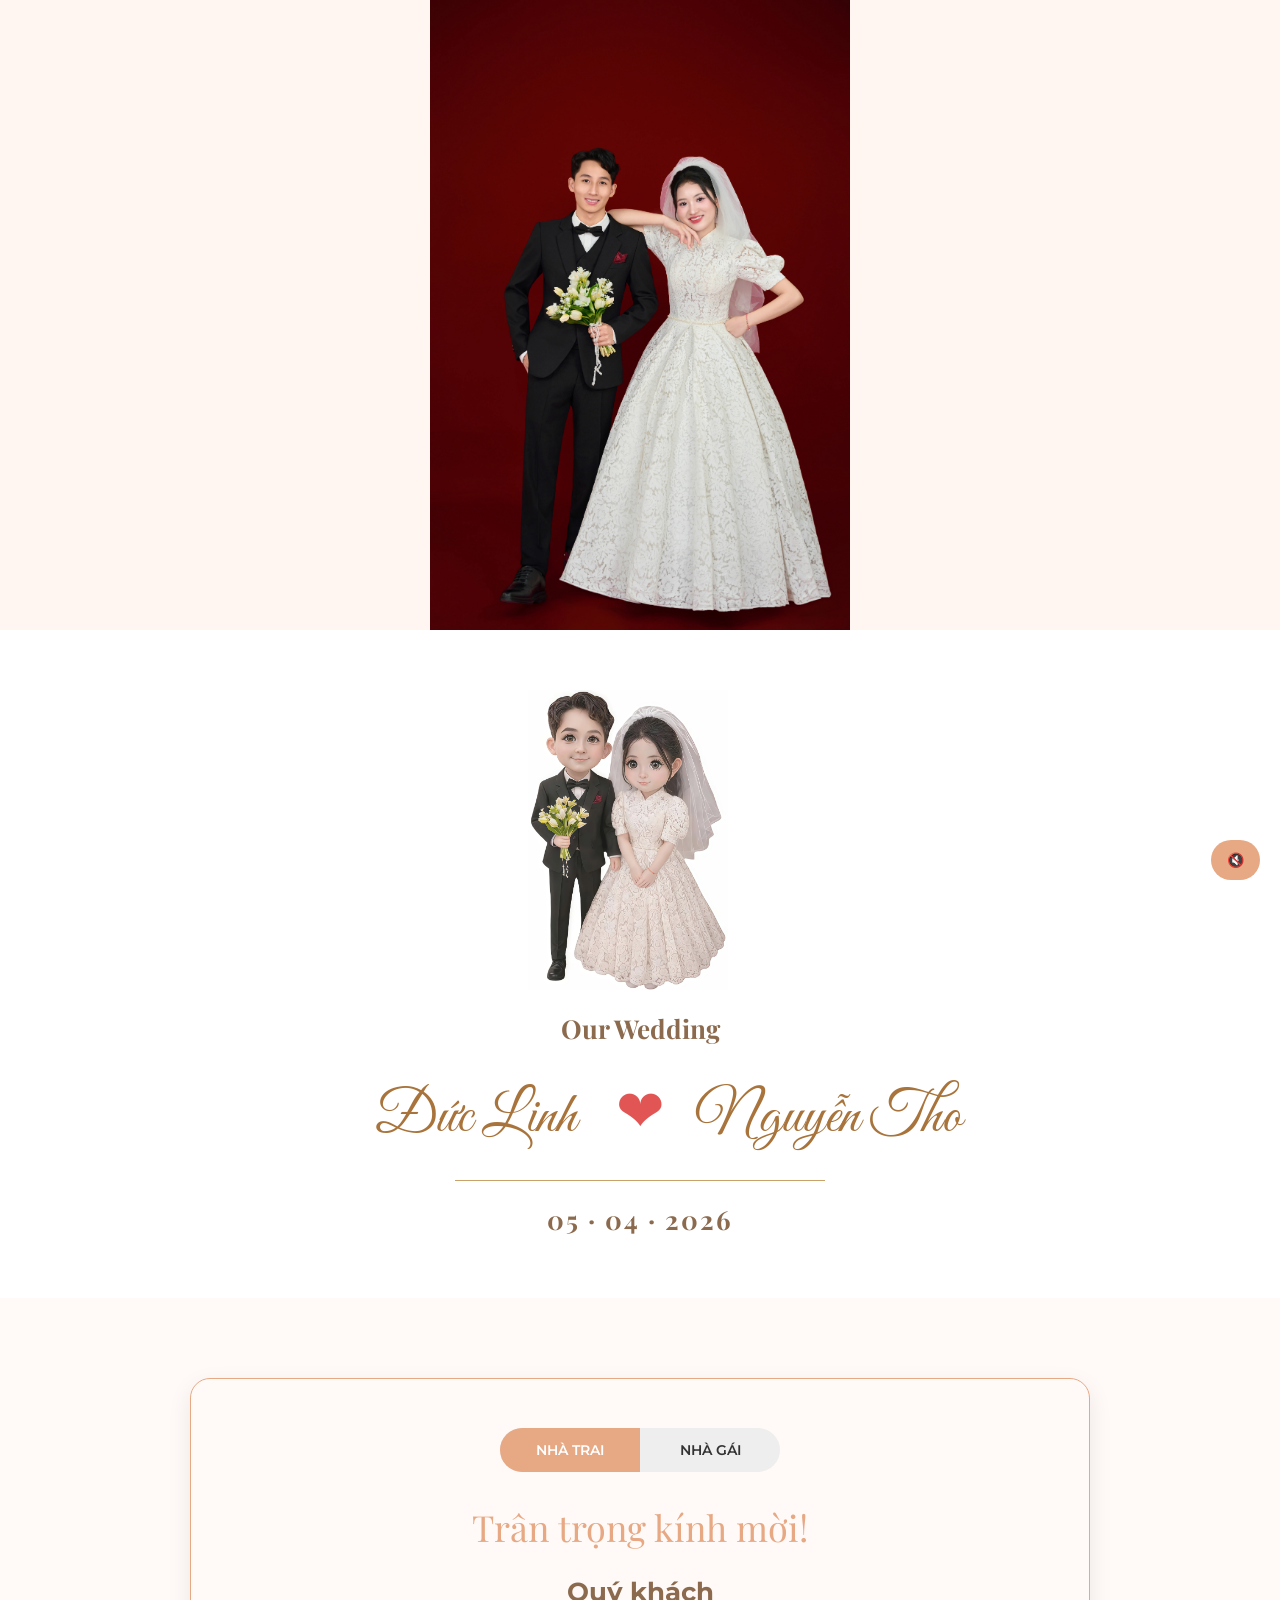
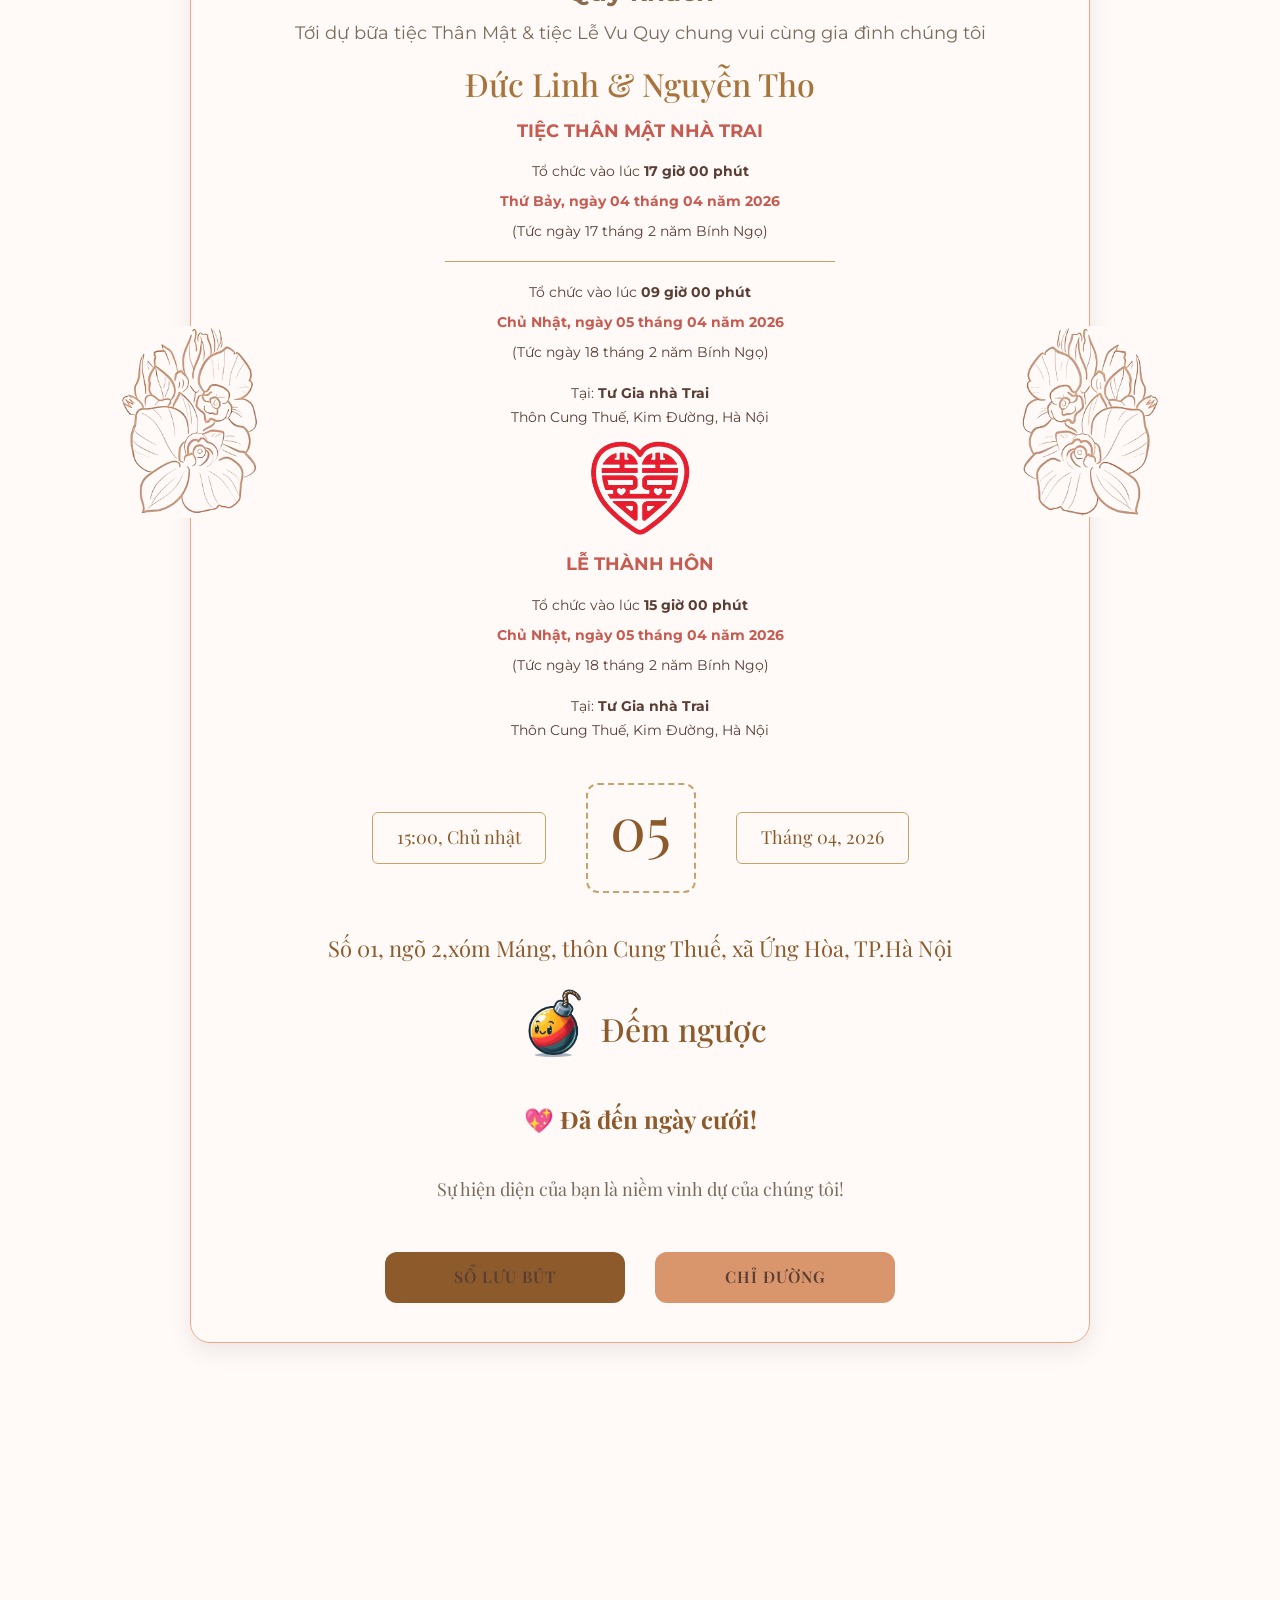
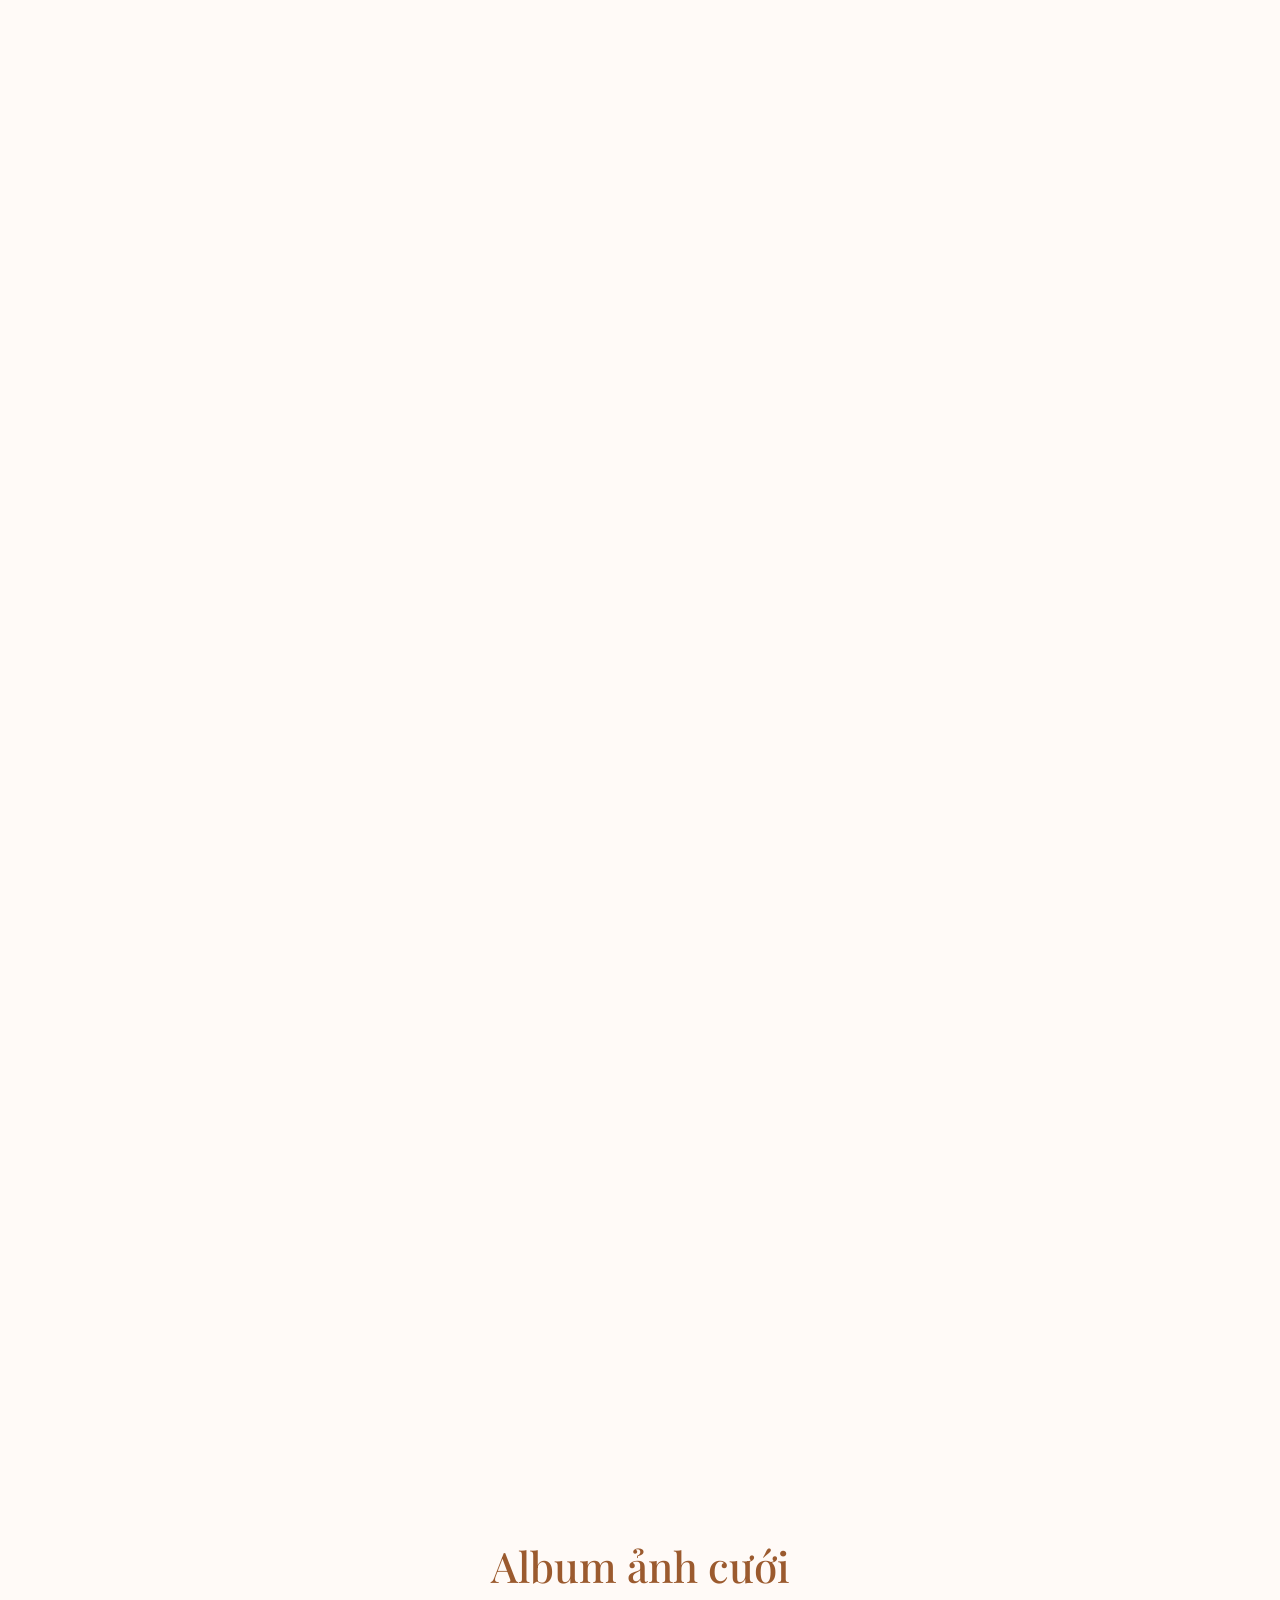
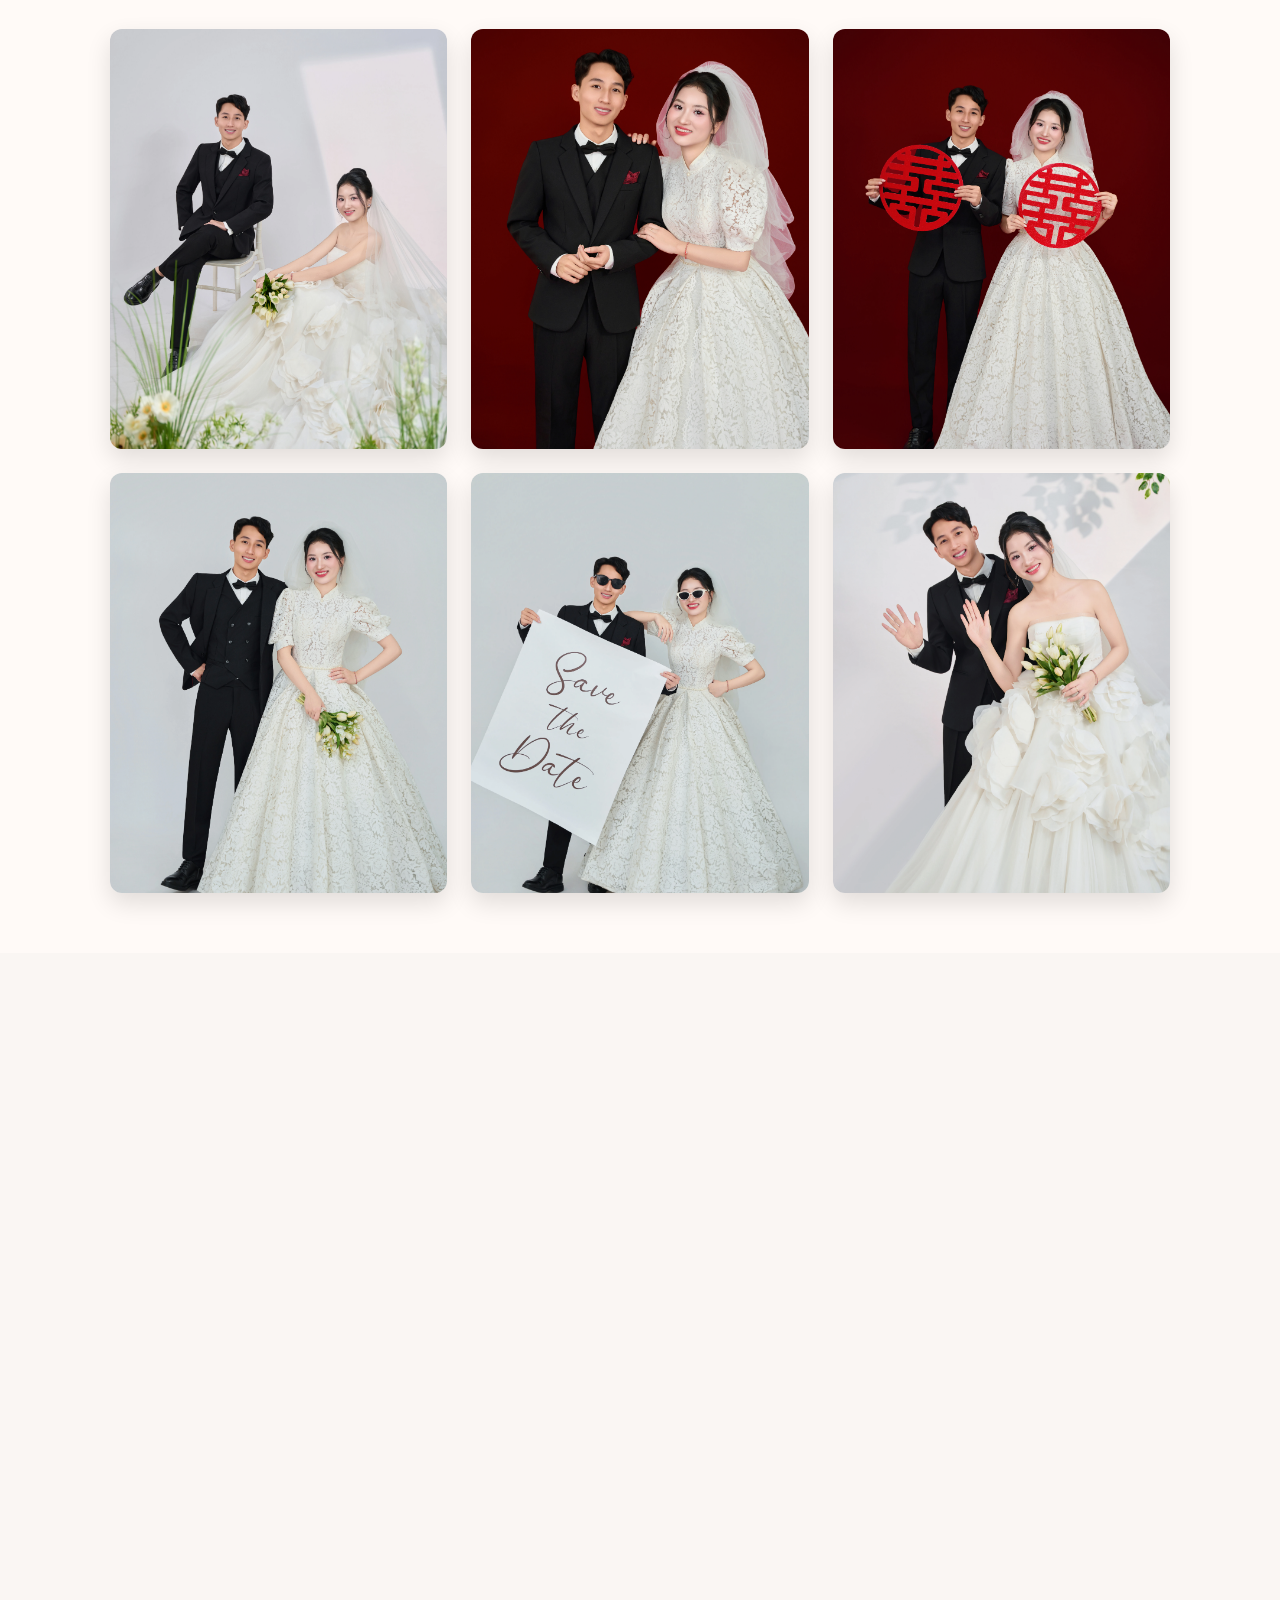
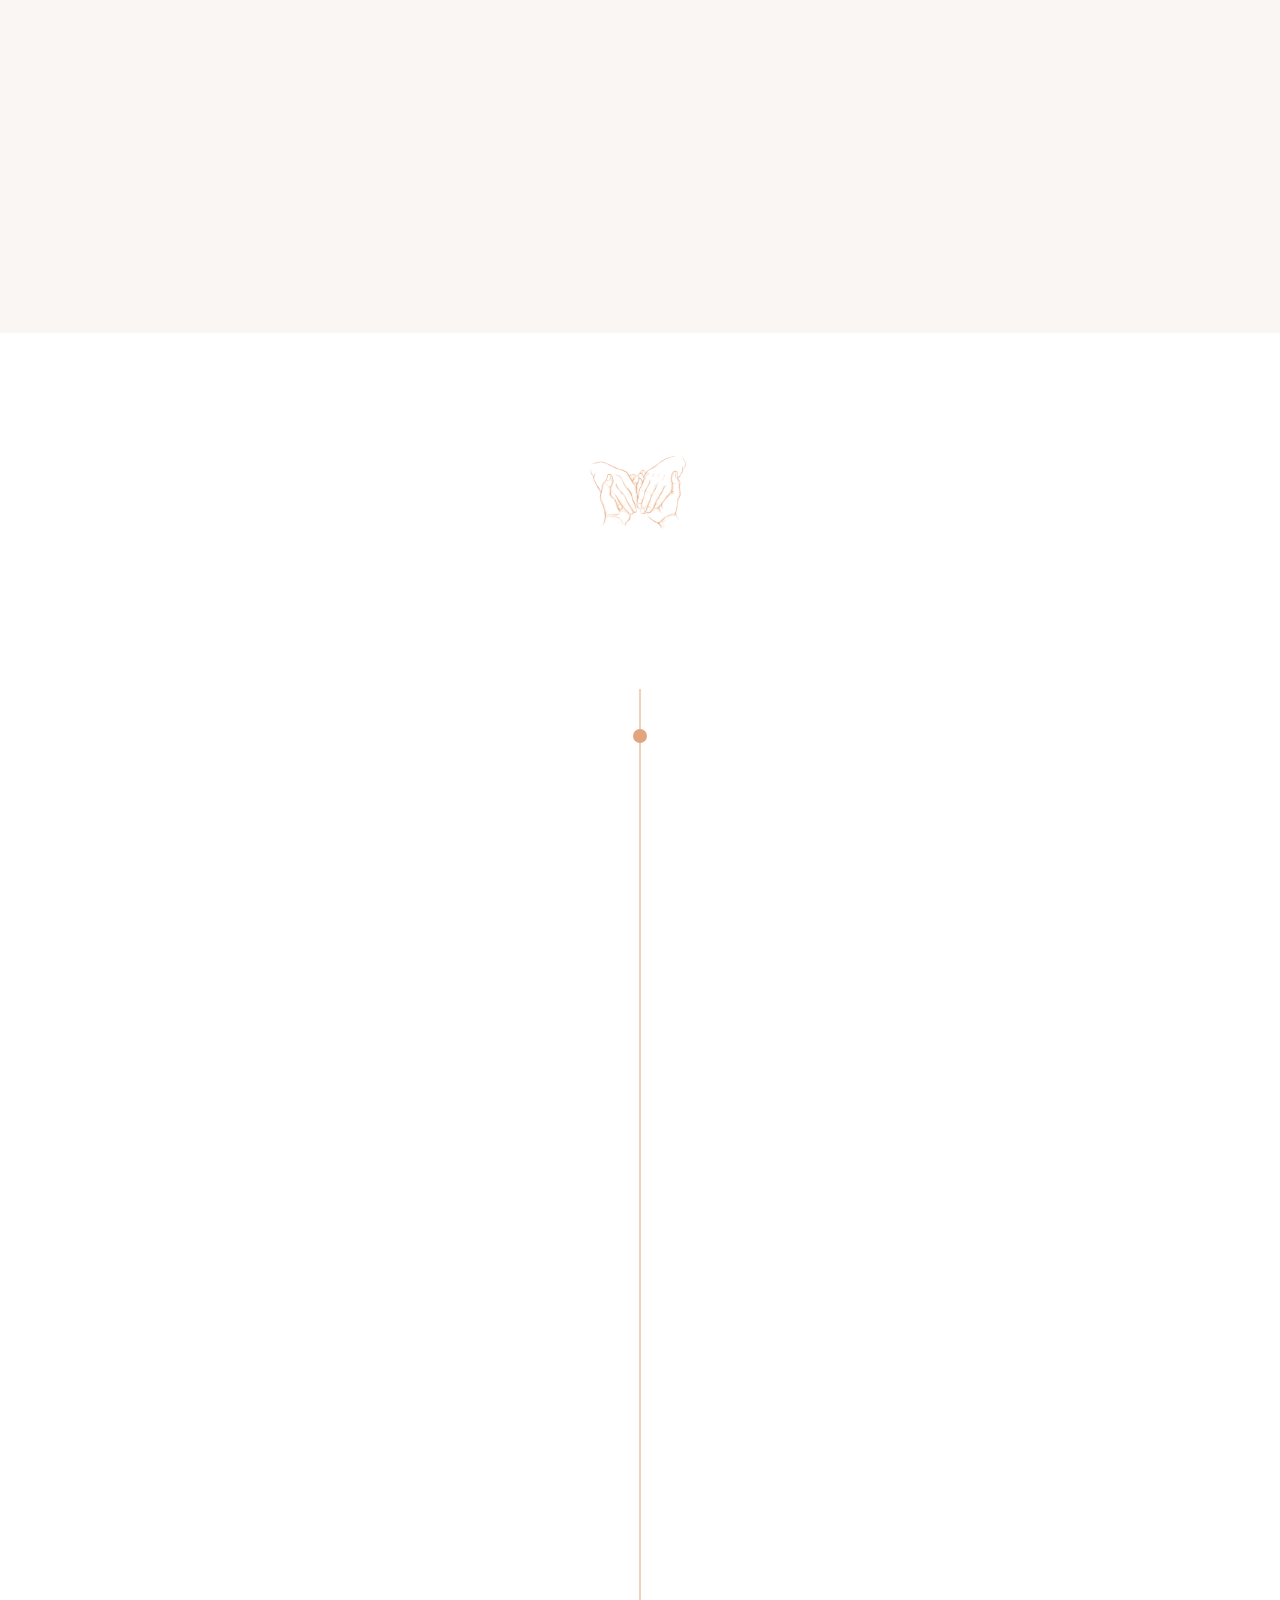
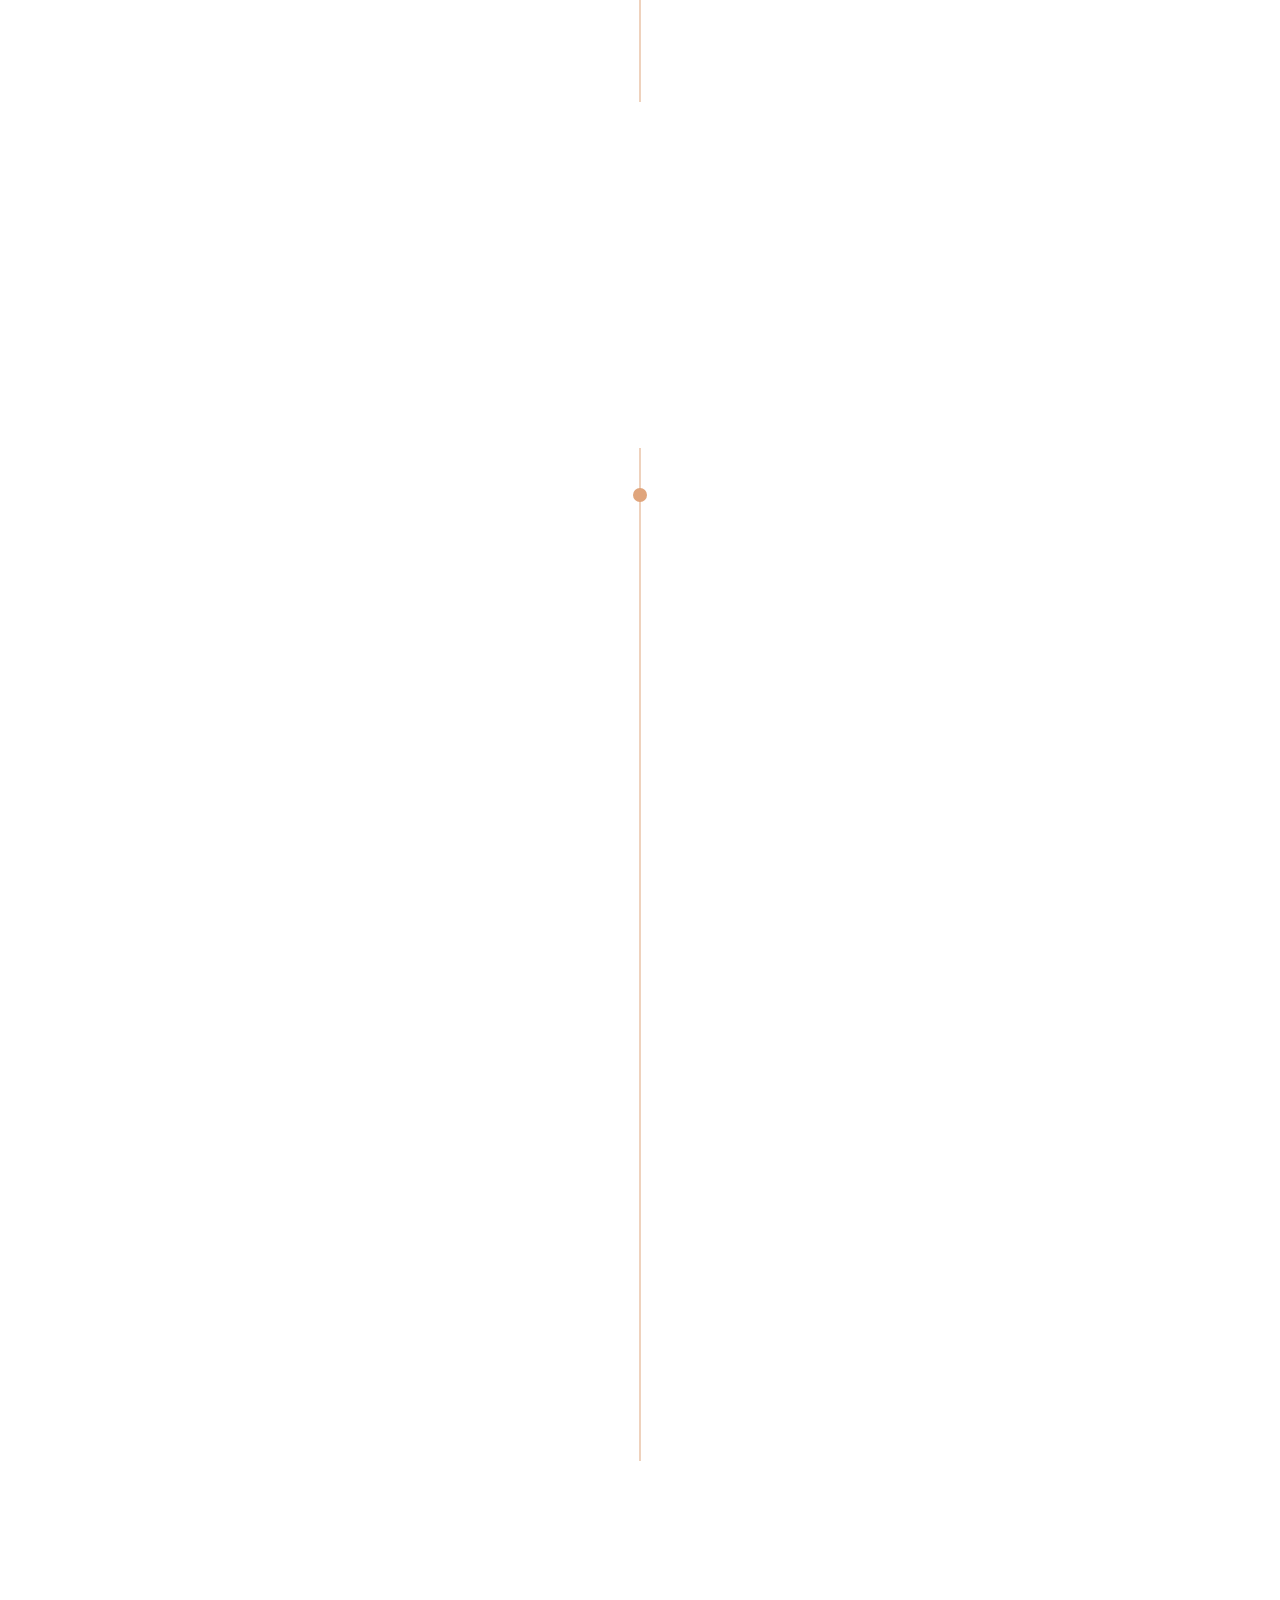
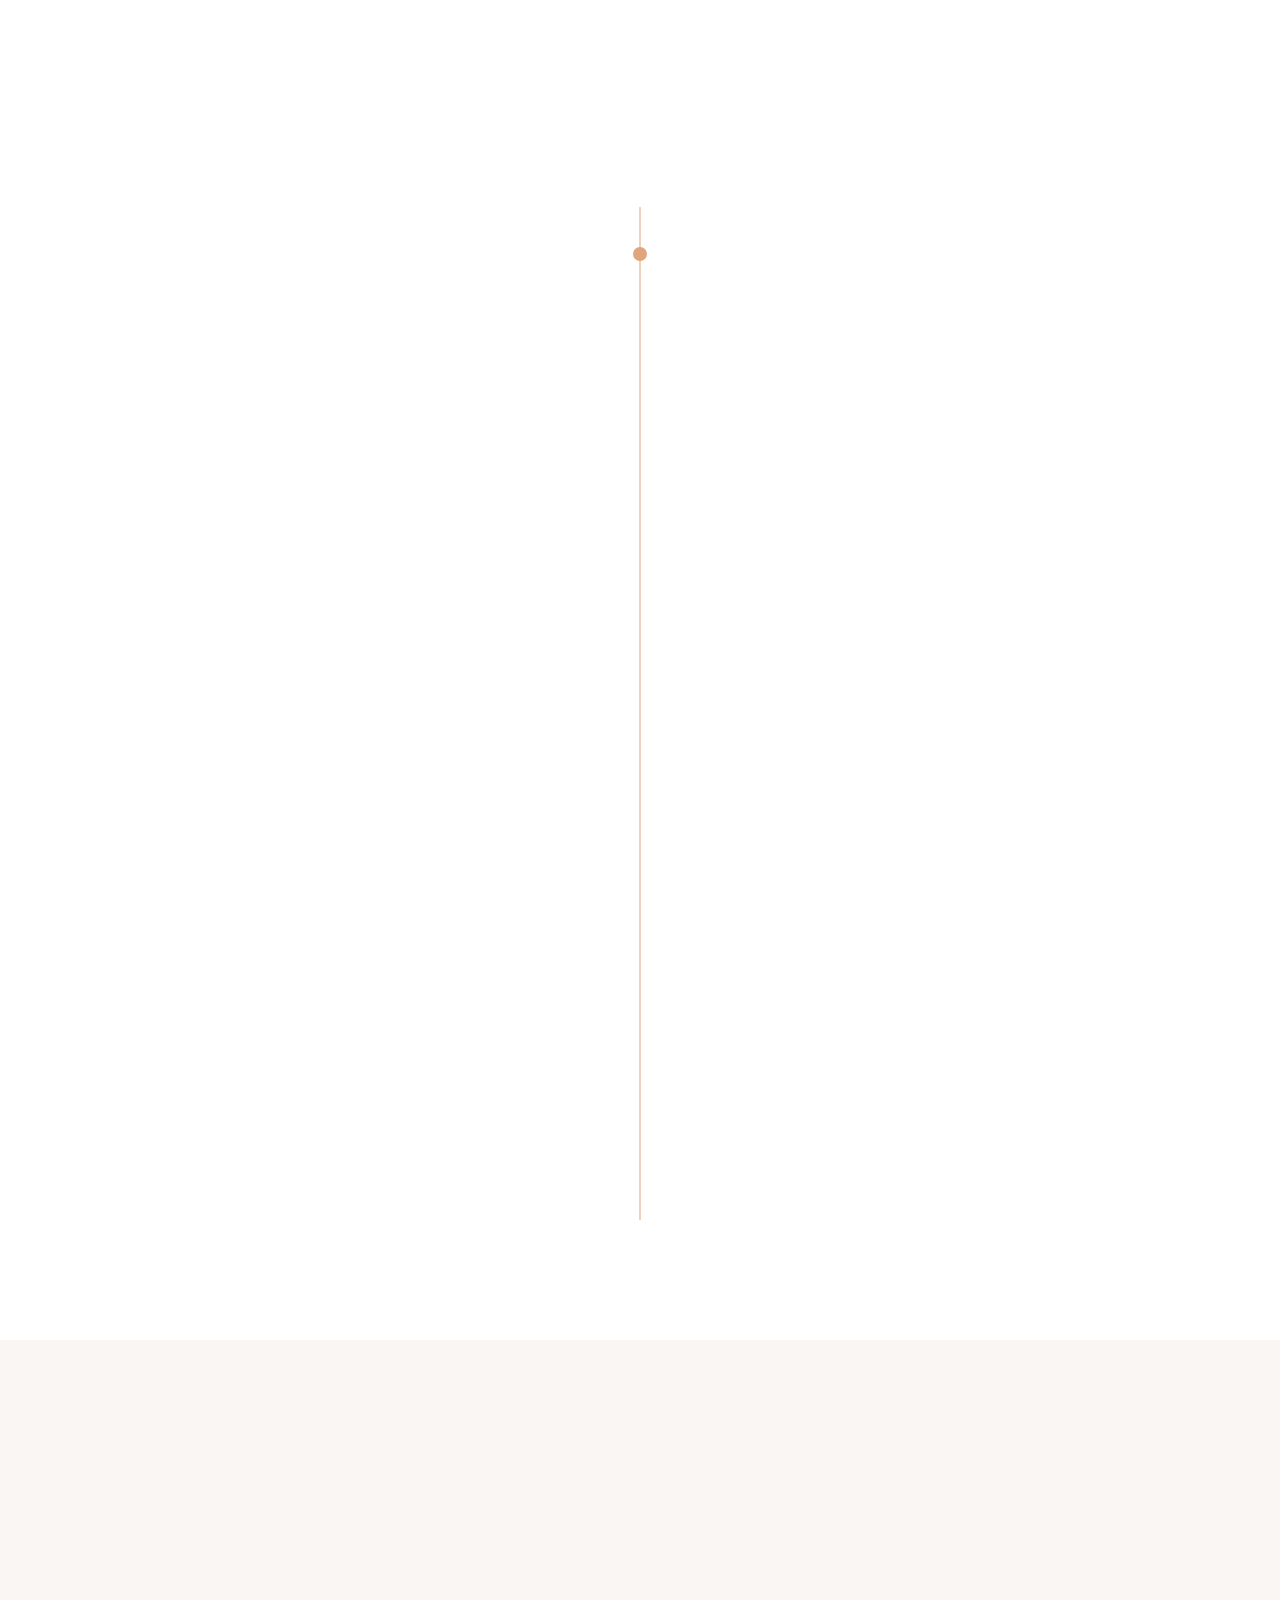
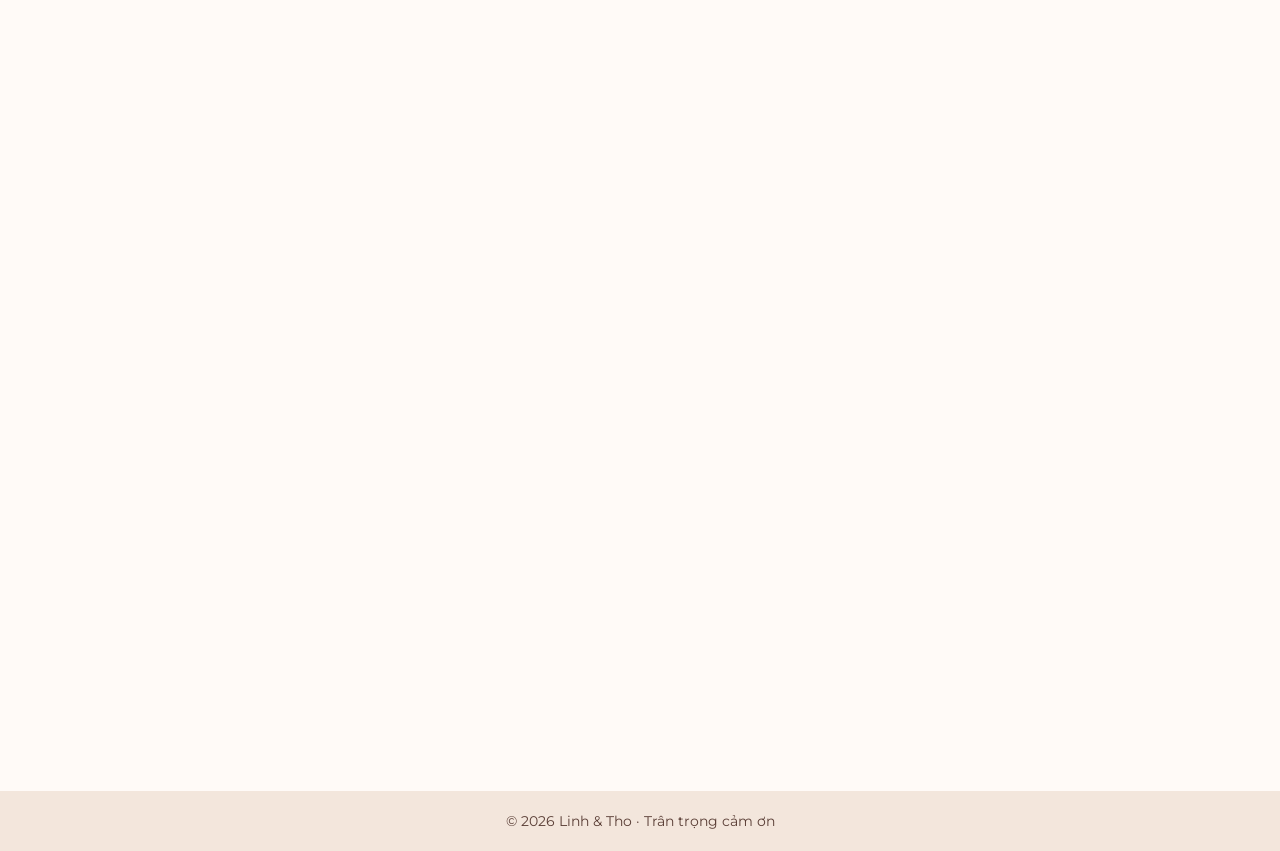
==== commit 6c3907d5: "resolve merge conflict" ====
--- a/index.html
+++ b/index.html
@@ -1,3 +1,4 @@
+
 <!DOCTYPE html>
 <html>
 
@@ -672,6 +673,4 @@
     <script src="https://cdn.jsdelivr.net/npm/bootstrap@3.4.1/dist/js/bootstrap.bundle.min.js"></script>
 
 
-</body>
-
-</html>+</body>
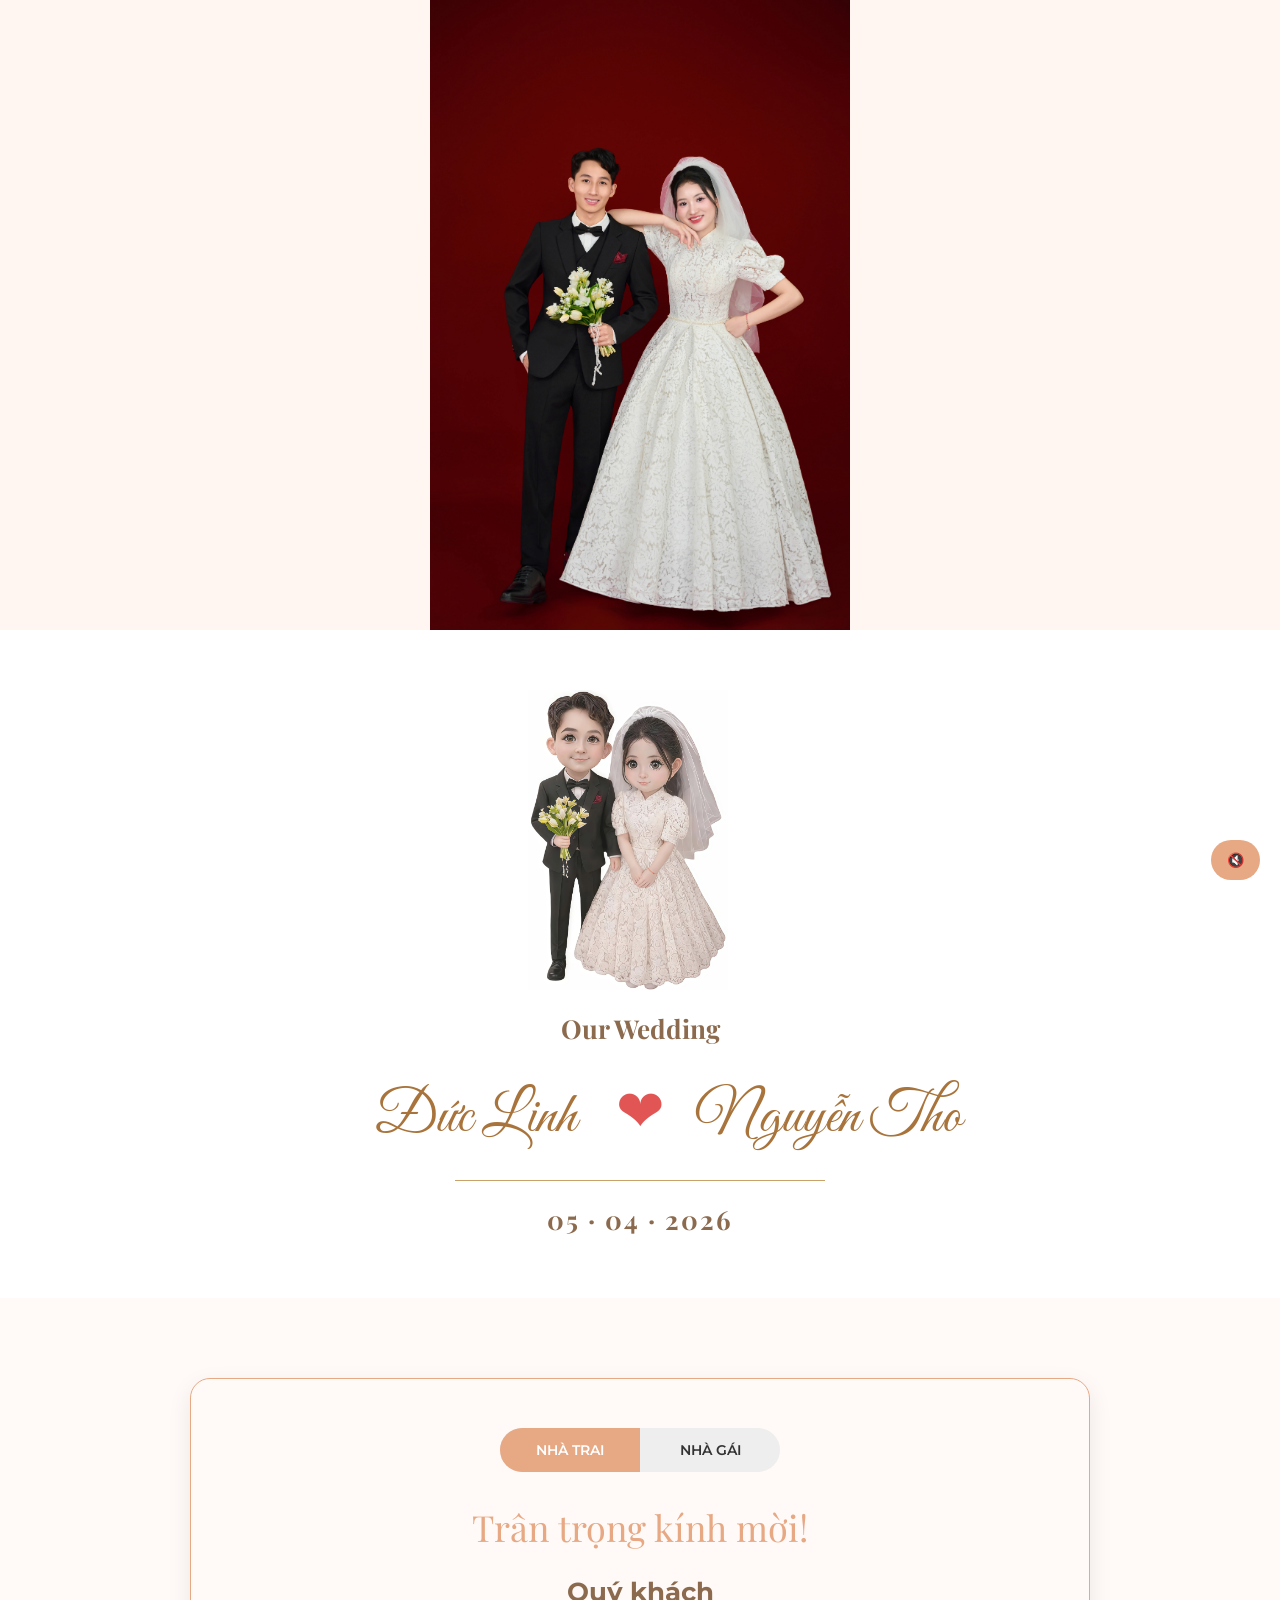
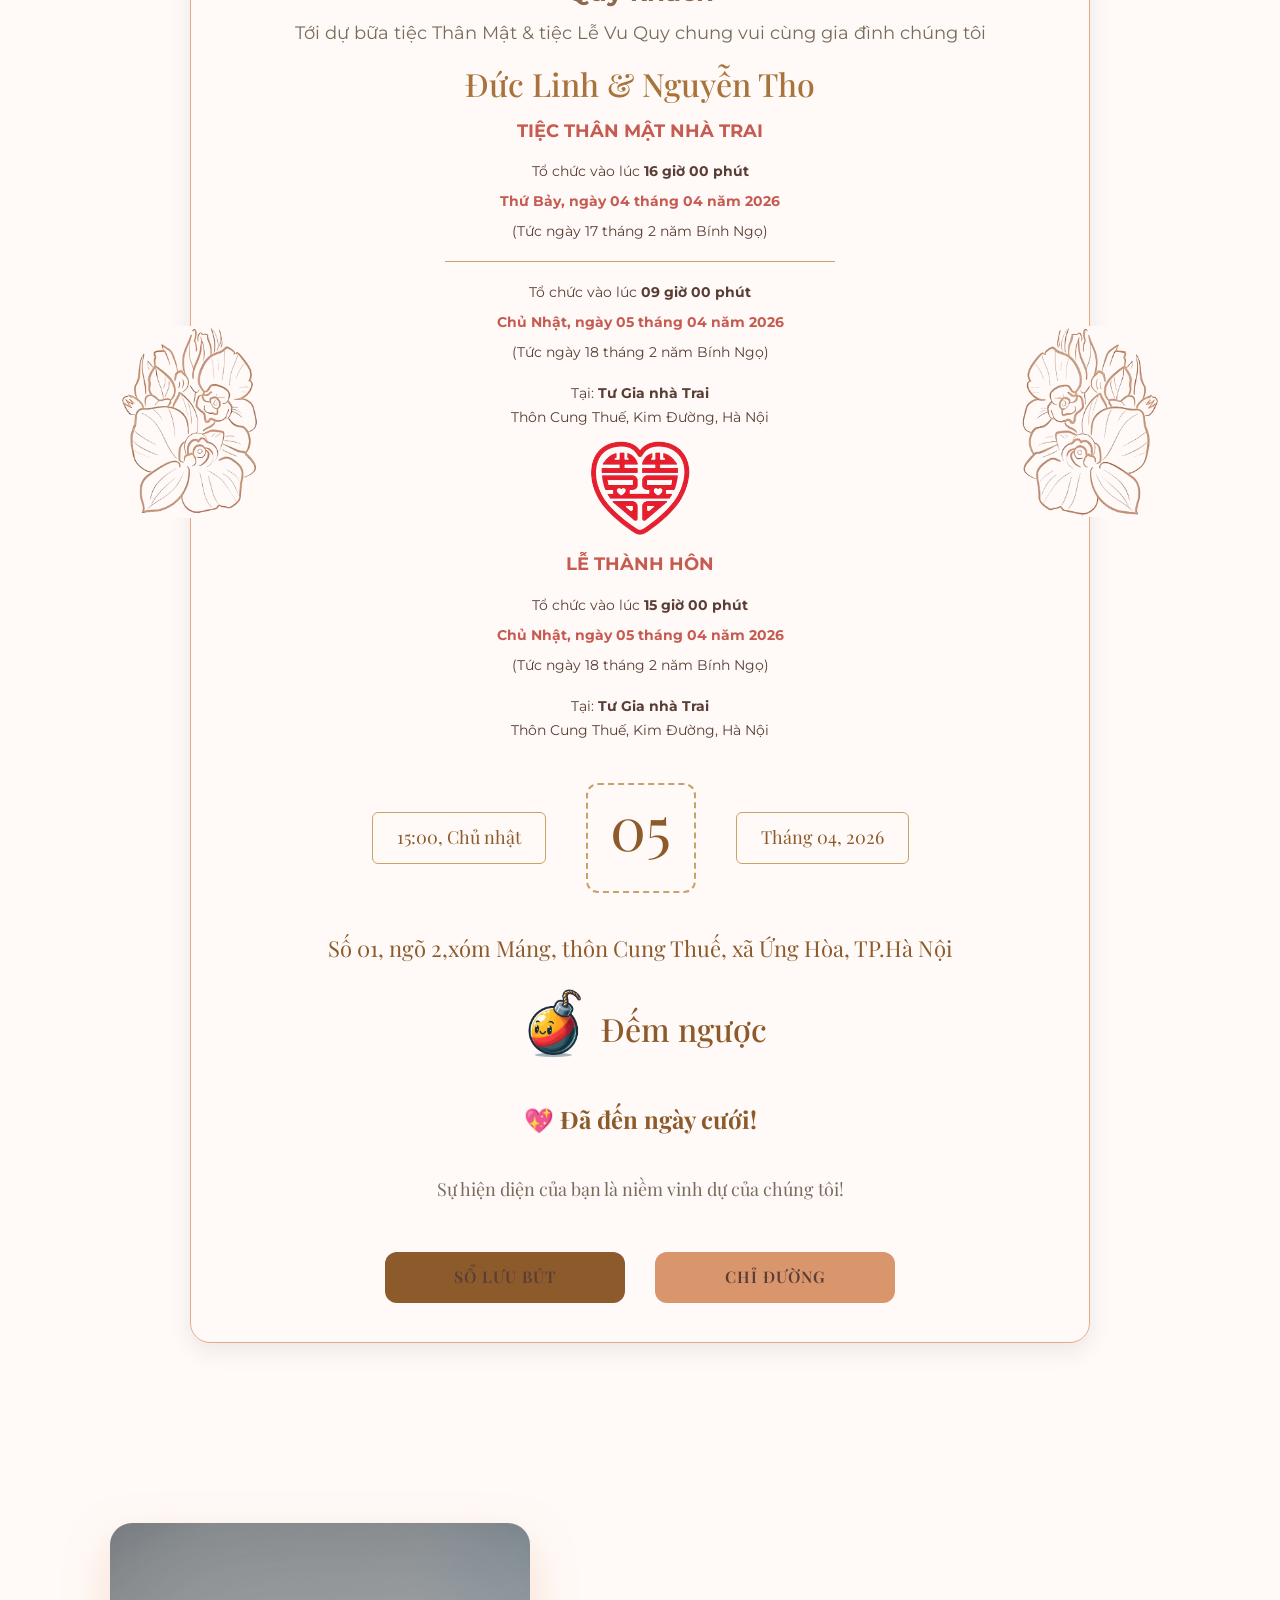
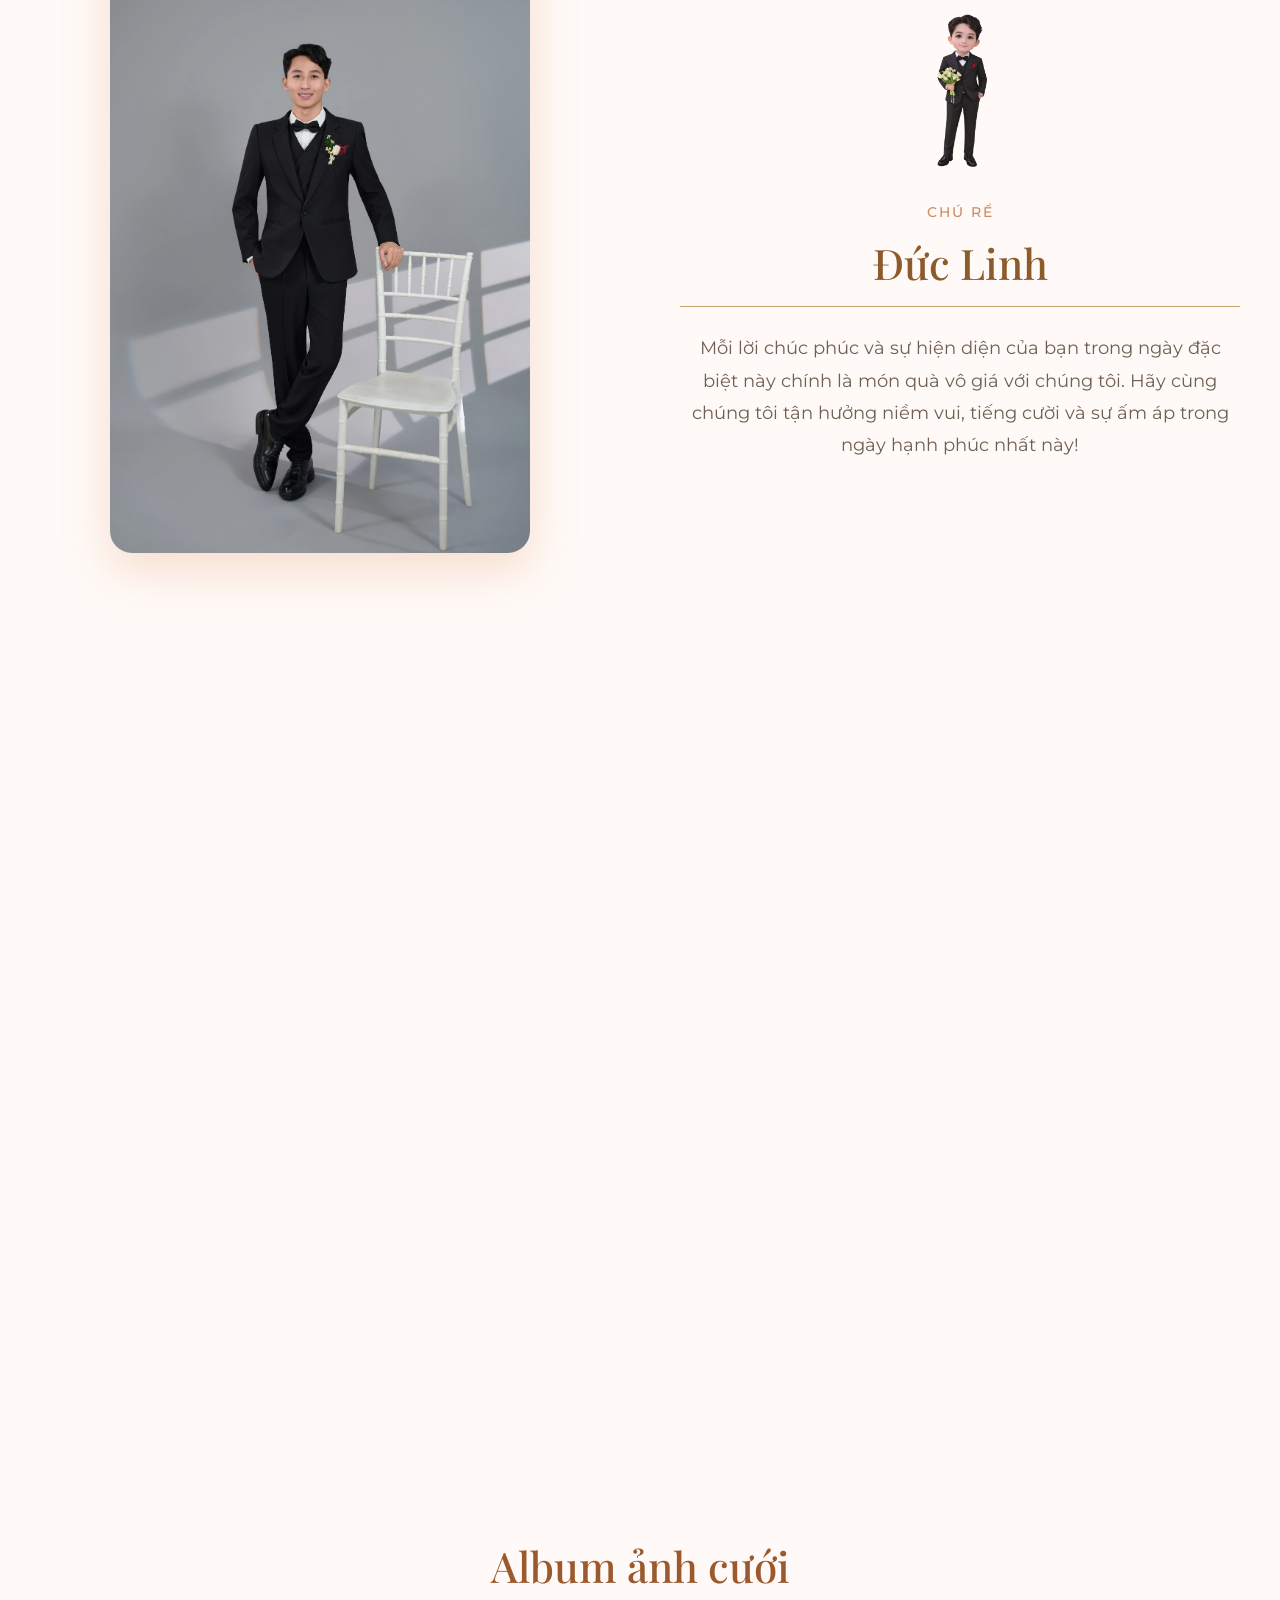
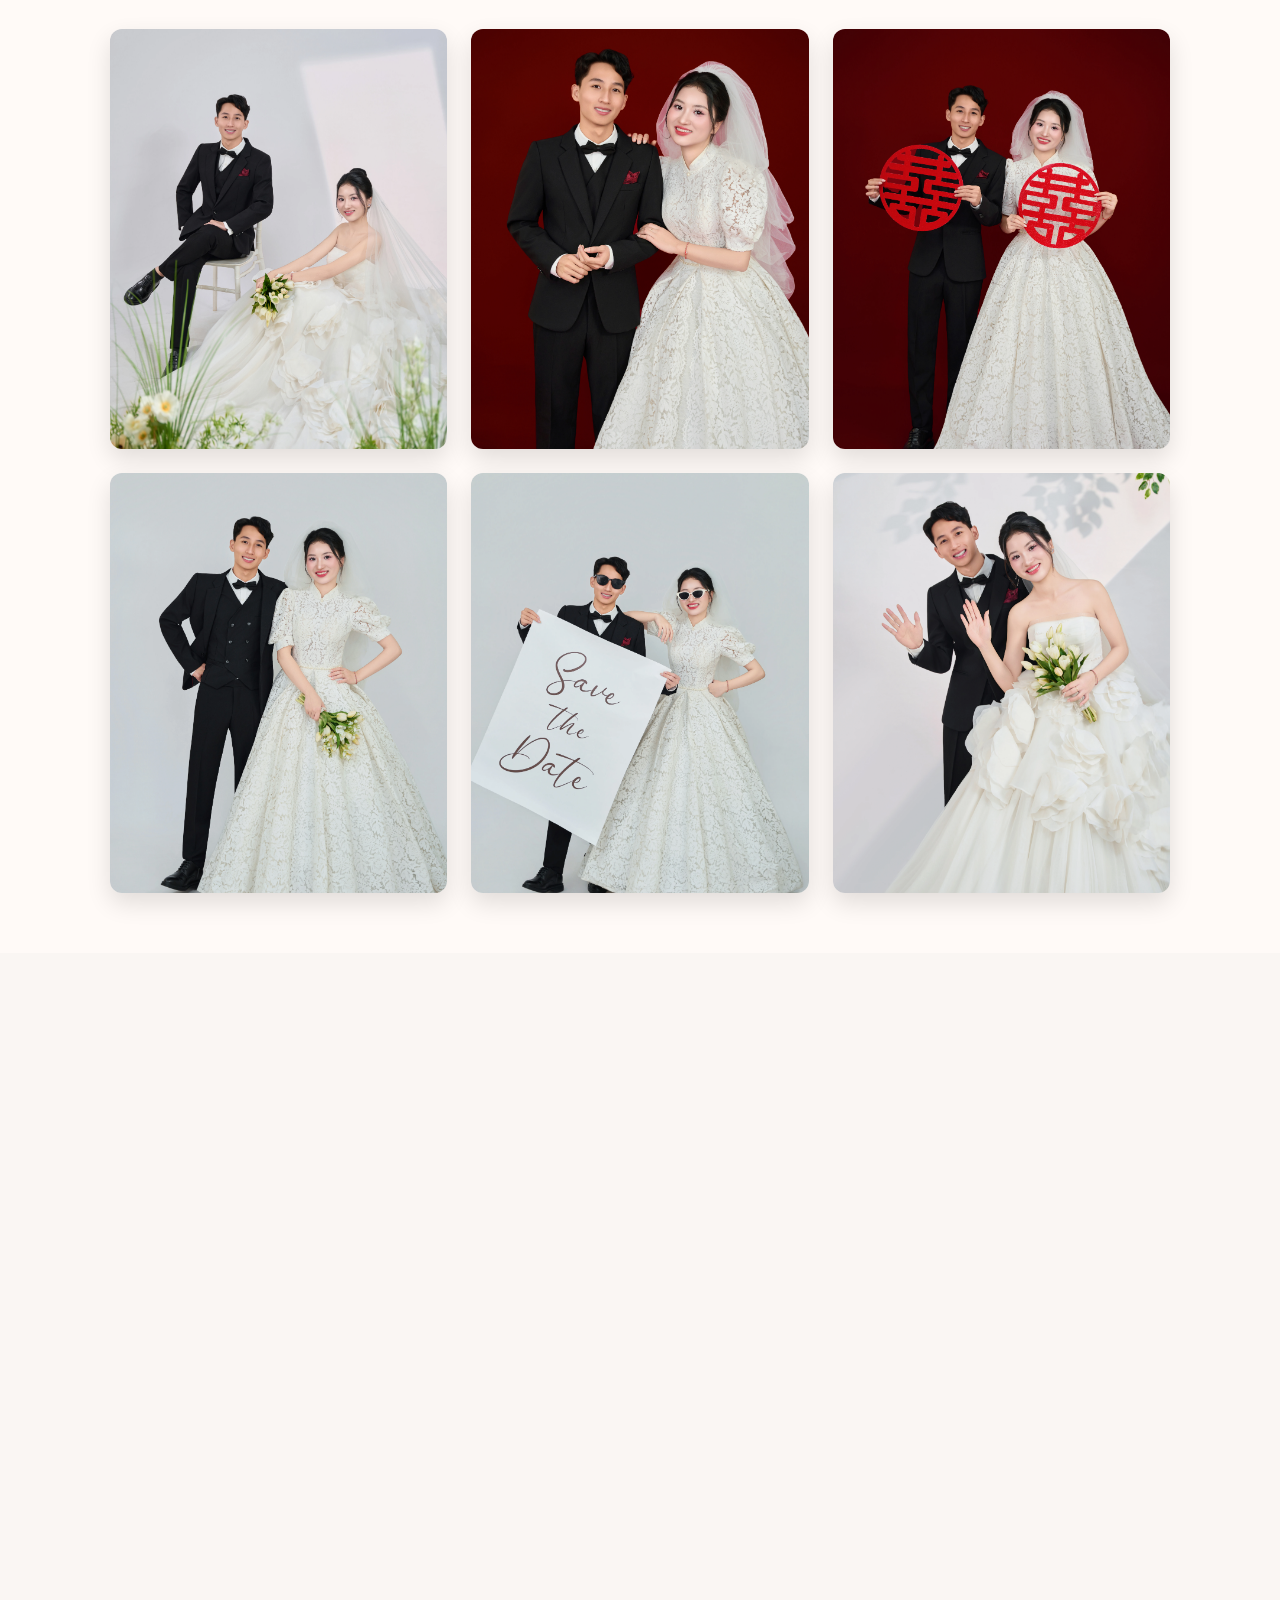
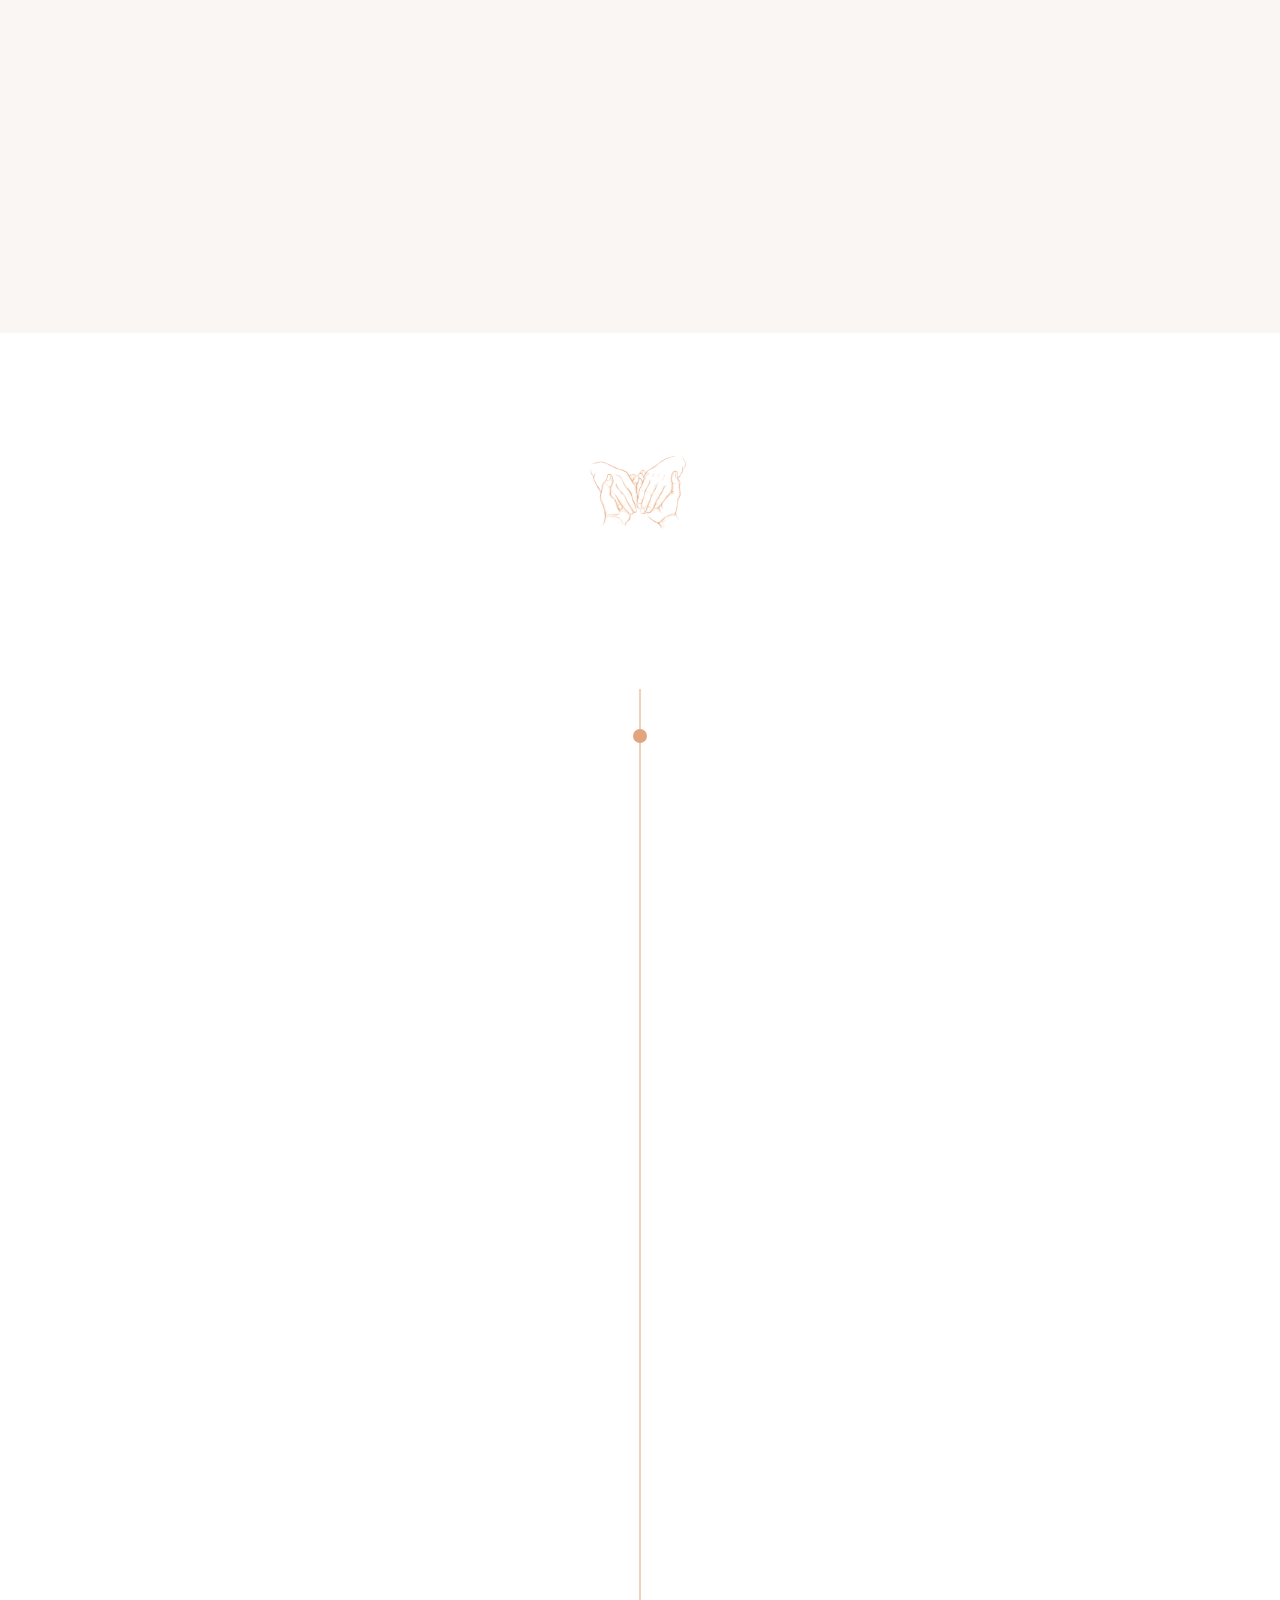
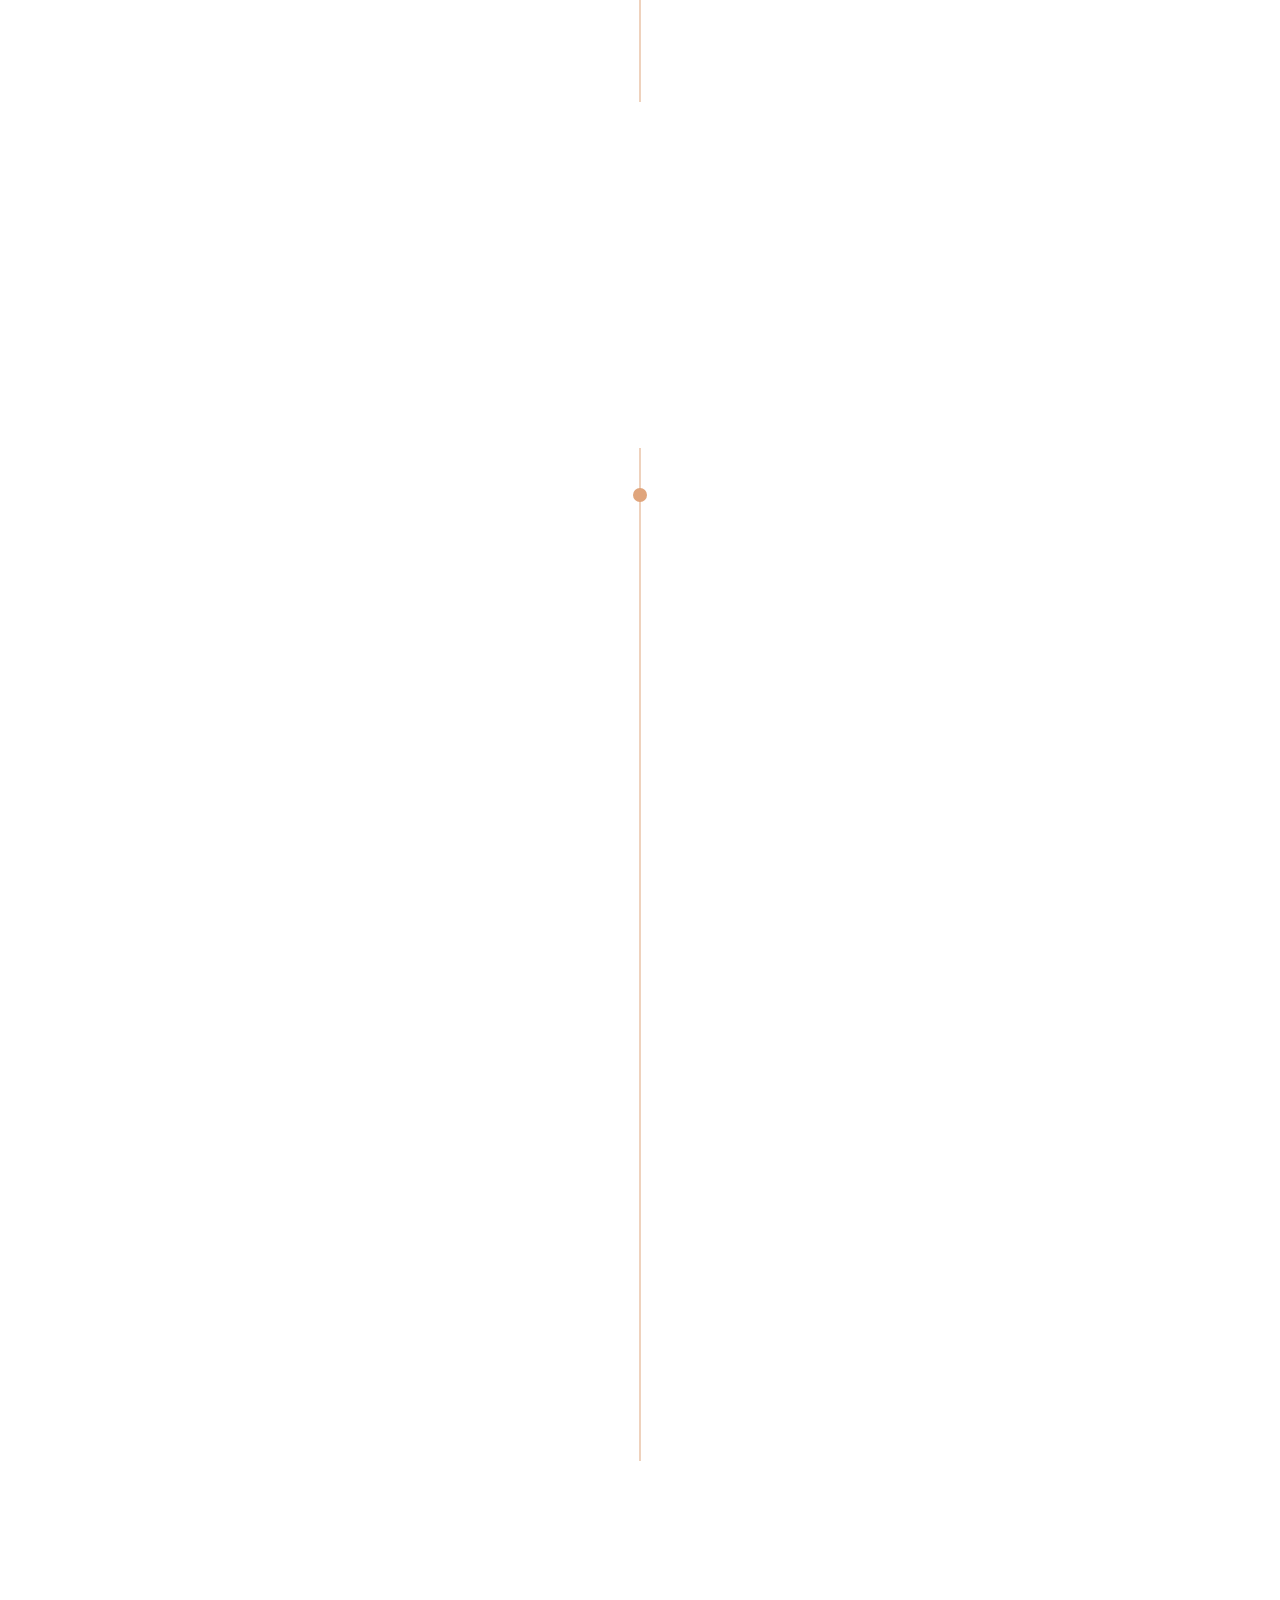
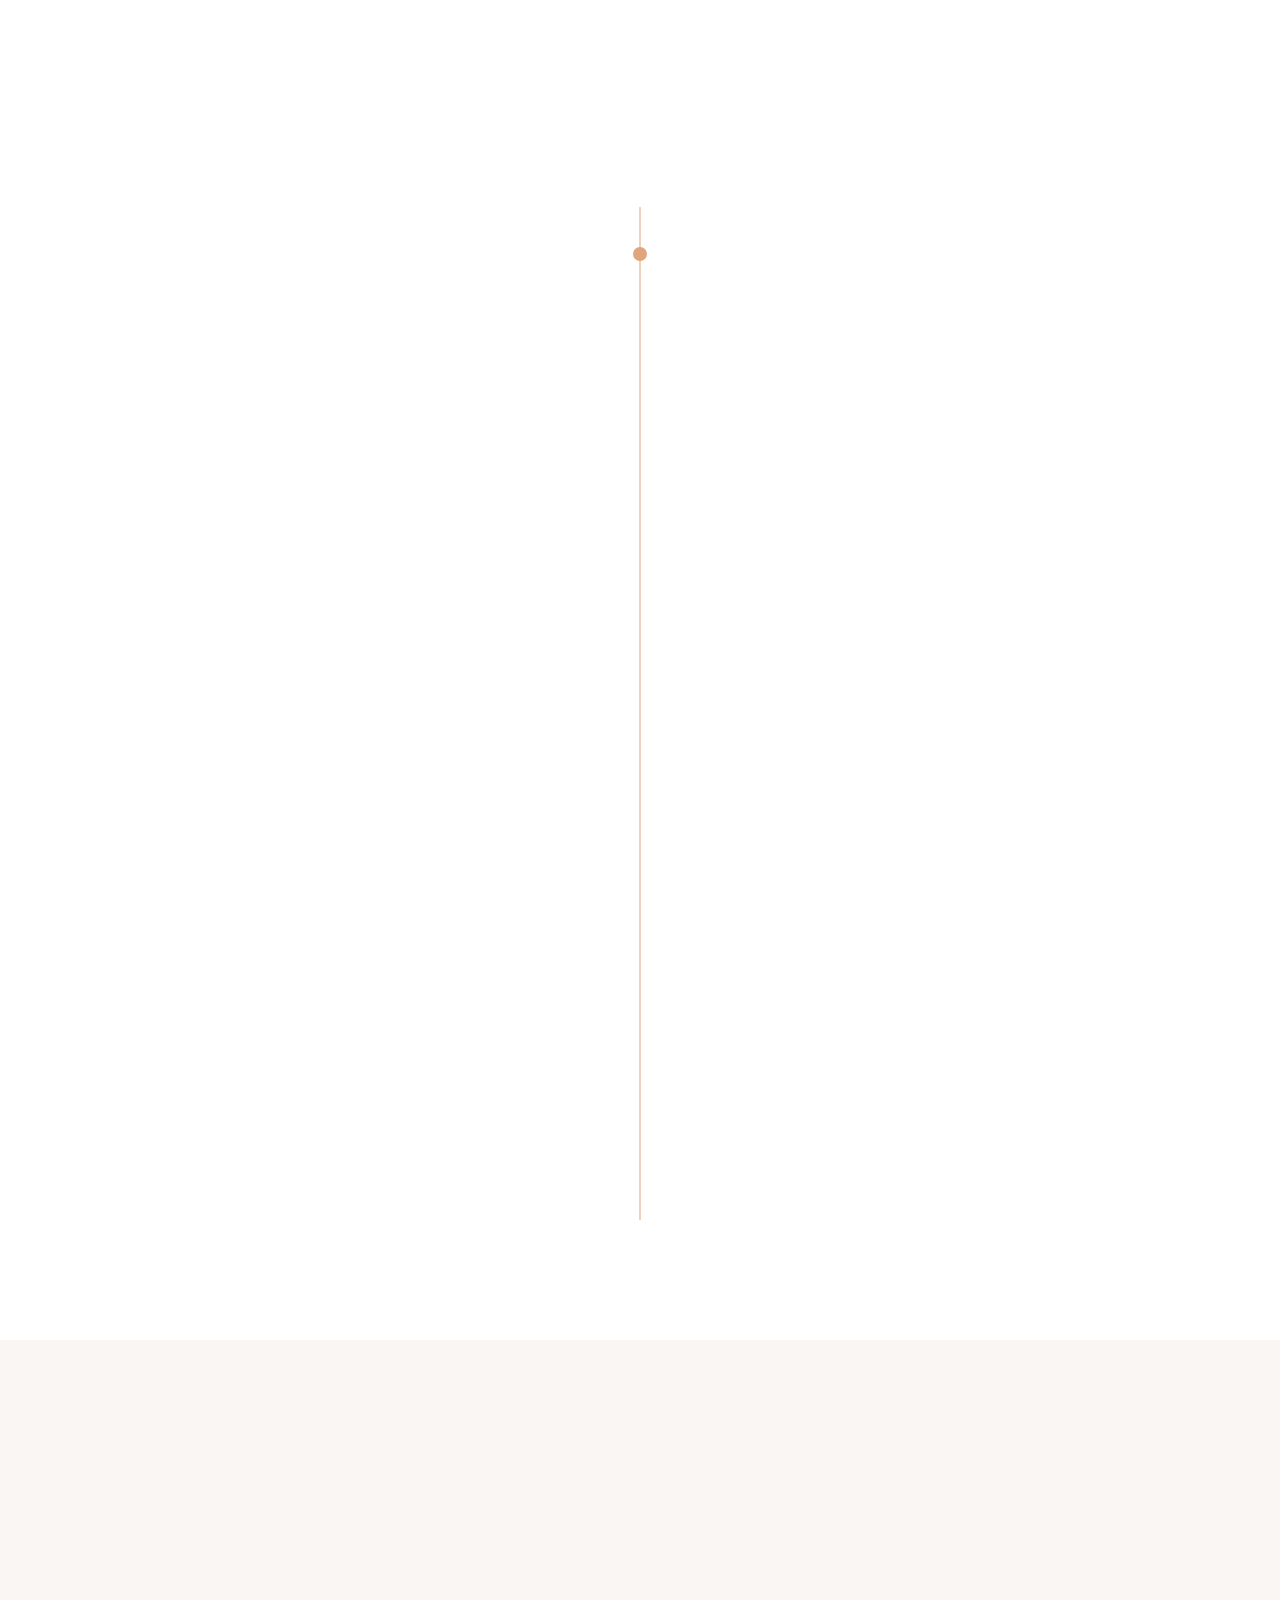
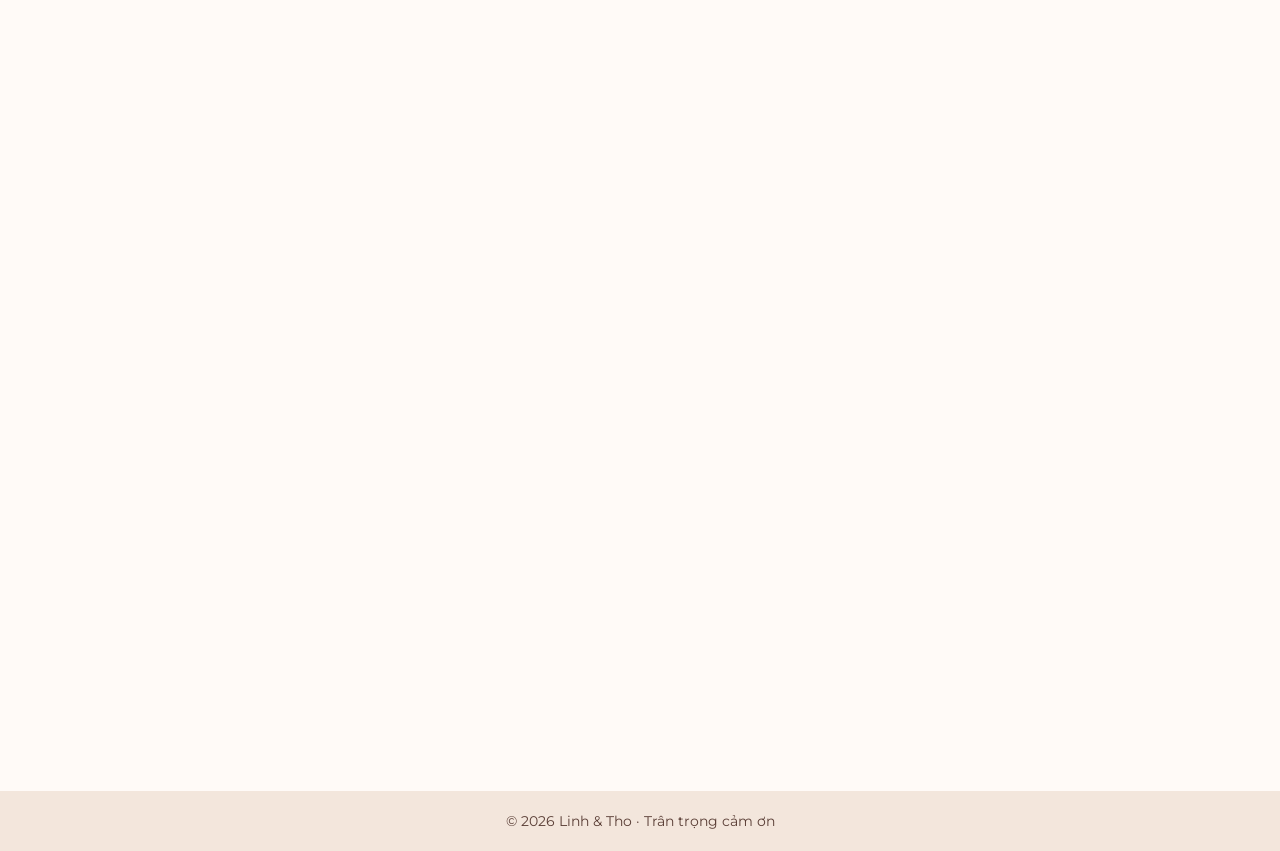
==== commit c68aa59d: "update code" ====
--- a/index.html
+++ b/index.html
@@ -104,7 +104,7 @@
 
                     <h4 class="title red">TIỆC THÂN MẬT NHÀ TRAI</h4>
 
-                    <p>Tổ chức vào lúc <strong>17 giờ 00 phút</strong></p>
+                    <p>Tổ chức vào lúc <strong>16 giờ 00 phút</strong></p>
                     <p class="red">Thứ Bảy, ngày 04 tháng 04 năm 2026</p>
                     <p>(Tức ngày 17 tháng 2 năm Bính Ngọ)</p>
                     <div class="classic-divider fade-up delay-3"></div>
@@ -176,13 +176,13 @@
 
                     <h4 class="title red">TIỆC THÂN MẬT NHÀ GÁI</h4>
 
-                    <p>Tổ chức vào lúc <strong>17 giờ 00 phút</strong></p>
+                    <p>Tổ chức vào lúc <strong>16 giờ 00 phút</strong></p>
                     <p class="red">Thứ Bảy, ngày 04 tháng 04 năm 2026</p>
                     <p>(Tức ngày 17 tháng 2 năm Bính Ngọ)</p>
                     <div class="classic-divider fade-up delay-3"></div>
-                    <p>Tổ chức vào lúc <strong>09 giờ 00 phút</strong></p>
+                    <!--<p>Tổ chức vào lúc <strong>09 giờ 00 phút</strong></p>
                     <p class="red">Chủ Nhật, ngày 05 tháng 04 năm 2026</p>
-                    <p>(Tức ngày 18 tháng 2 năm Bính Ngọ)</p>
+                    <p>(Tức ngày 18 tháng 2 năm Bính Ngọ)</p> -->
 
                     <p class="location">
                         Tại: <strong>Tư Gia nhà Gái</strong><br>
@@ -356,7 +356,7 @@
         </div>
 
         <div class="timeline-date scroll-animate">
-            NGÀY 07 - 11 - 2023
+            NGÀY 07 - 11 - 2022
         </div>
 
         <div class="timeline-container">
@@ -473,7 +473,7 @@
                     <img src="assets/images/picture12.webp"
                         alt="Lần đầu gặp nhau" class="event_icon">
                 </div>
-                <h3>Ăn hỏi</h3>
+                <h3>Lễ Ăn hỏi</h3>
                 <div class="event-line"></div>
                 <p class="event-address">
                     Thôn Chi Nê, Phú Nghĩa, Hà Nội
@@ -490,7 +490,7 @@
                     <img src="assets/images/picture13.webp"
                         alt="Lần đầu gặp nhau" class="event_icon">
                 </div>
-                <h3>Đón dâu</h3>
+                <h3>Lễ Vu quy</h3>
                 <div class="event-line"></div>
                 <p class="event-address">
                     Thôn Chi Nê, Phú Nghĩa, Hà Nội
@@ -505,7 +505,7 @@
                     <img src="assets/images/picture14.webp"
                         alt="Lần đầu gặp nhau" class="event_icon">
                 </div>
-                <h3>Tiệc cưới</h3>
+                <h3>Lễ Thành hôn</h3>
                 <div class="event-line"></div>
                 <p class="event-address">
                     Thôn Cung Thuế, Ứng Hòa, Hà Nội
